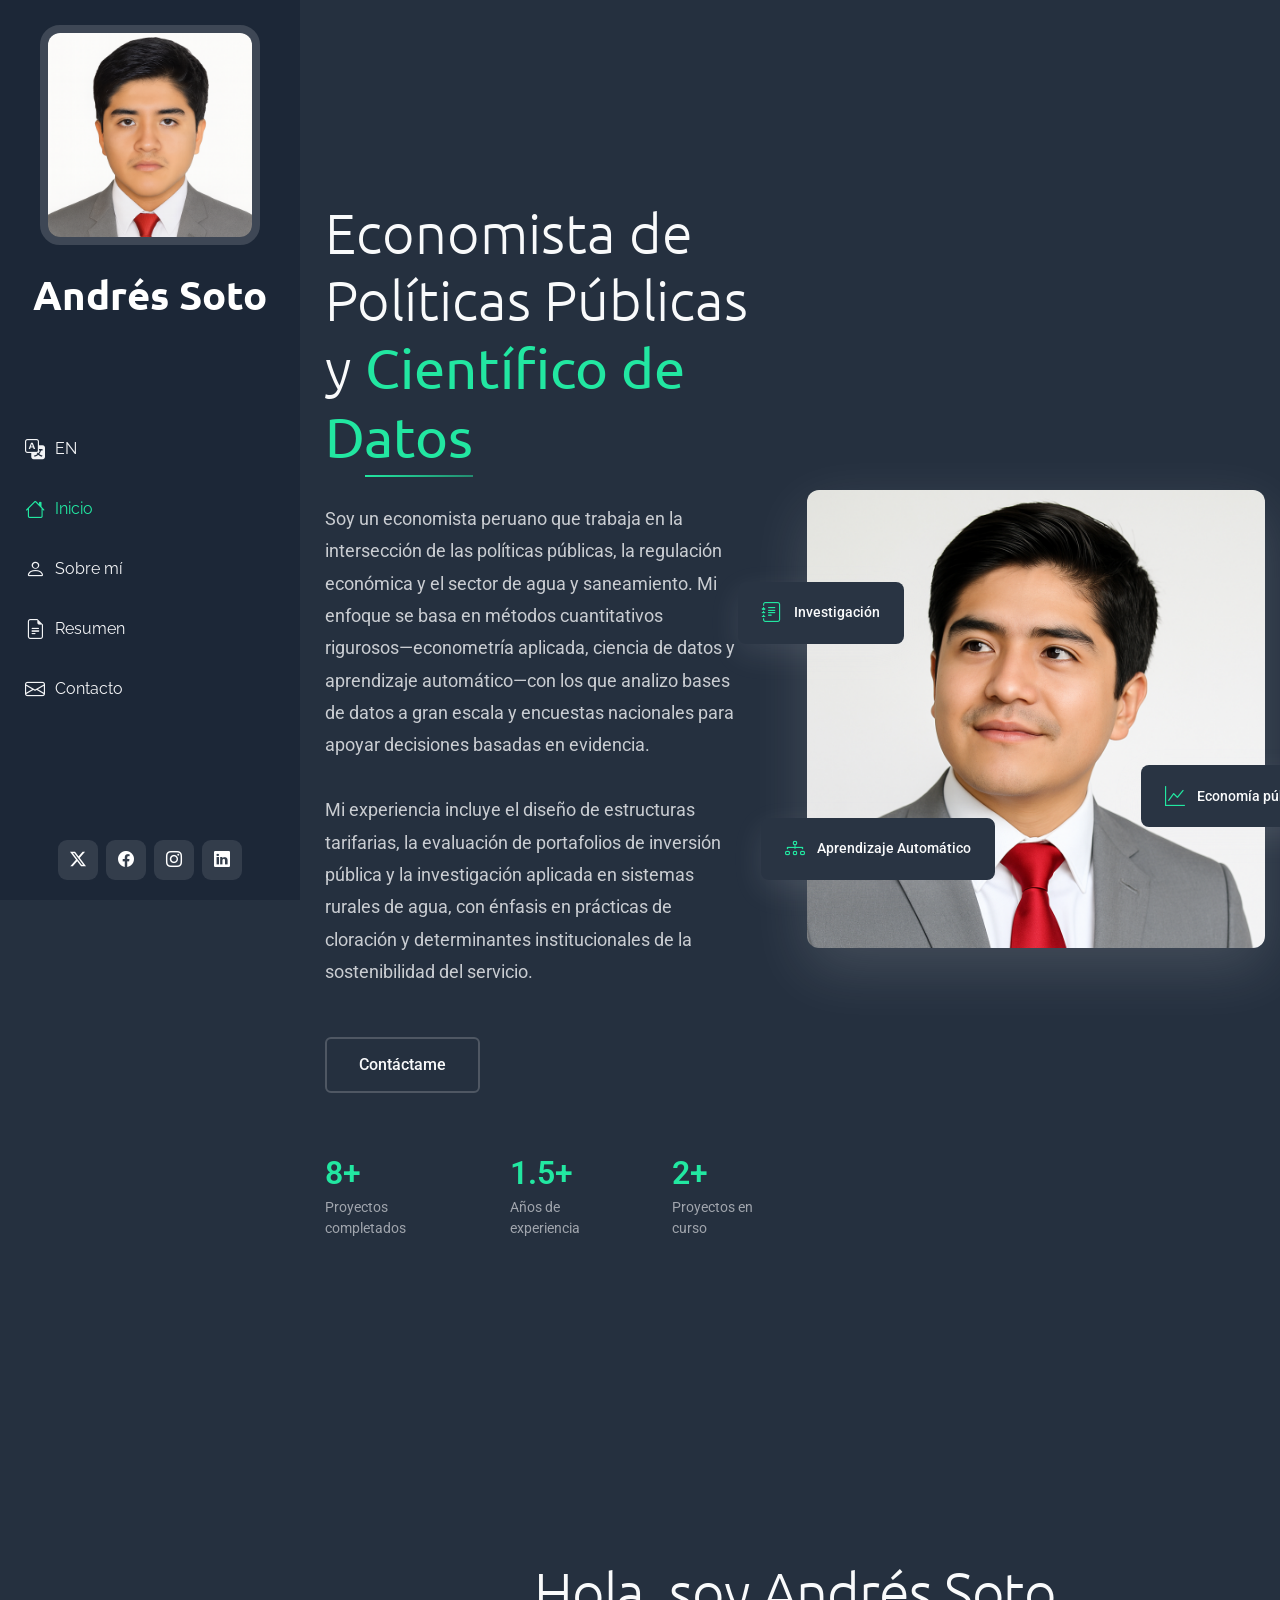
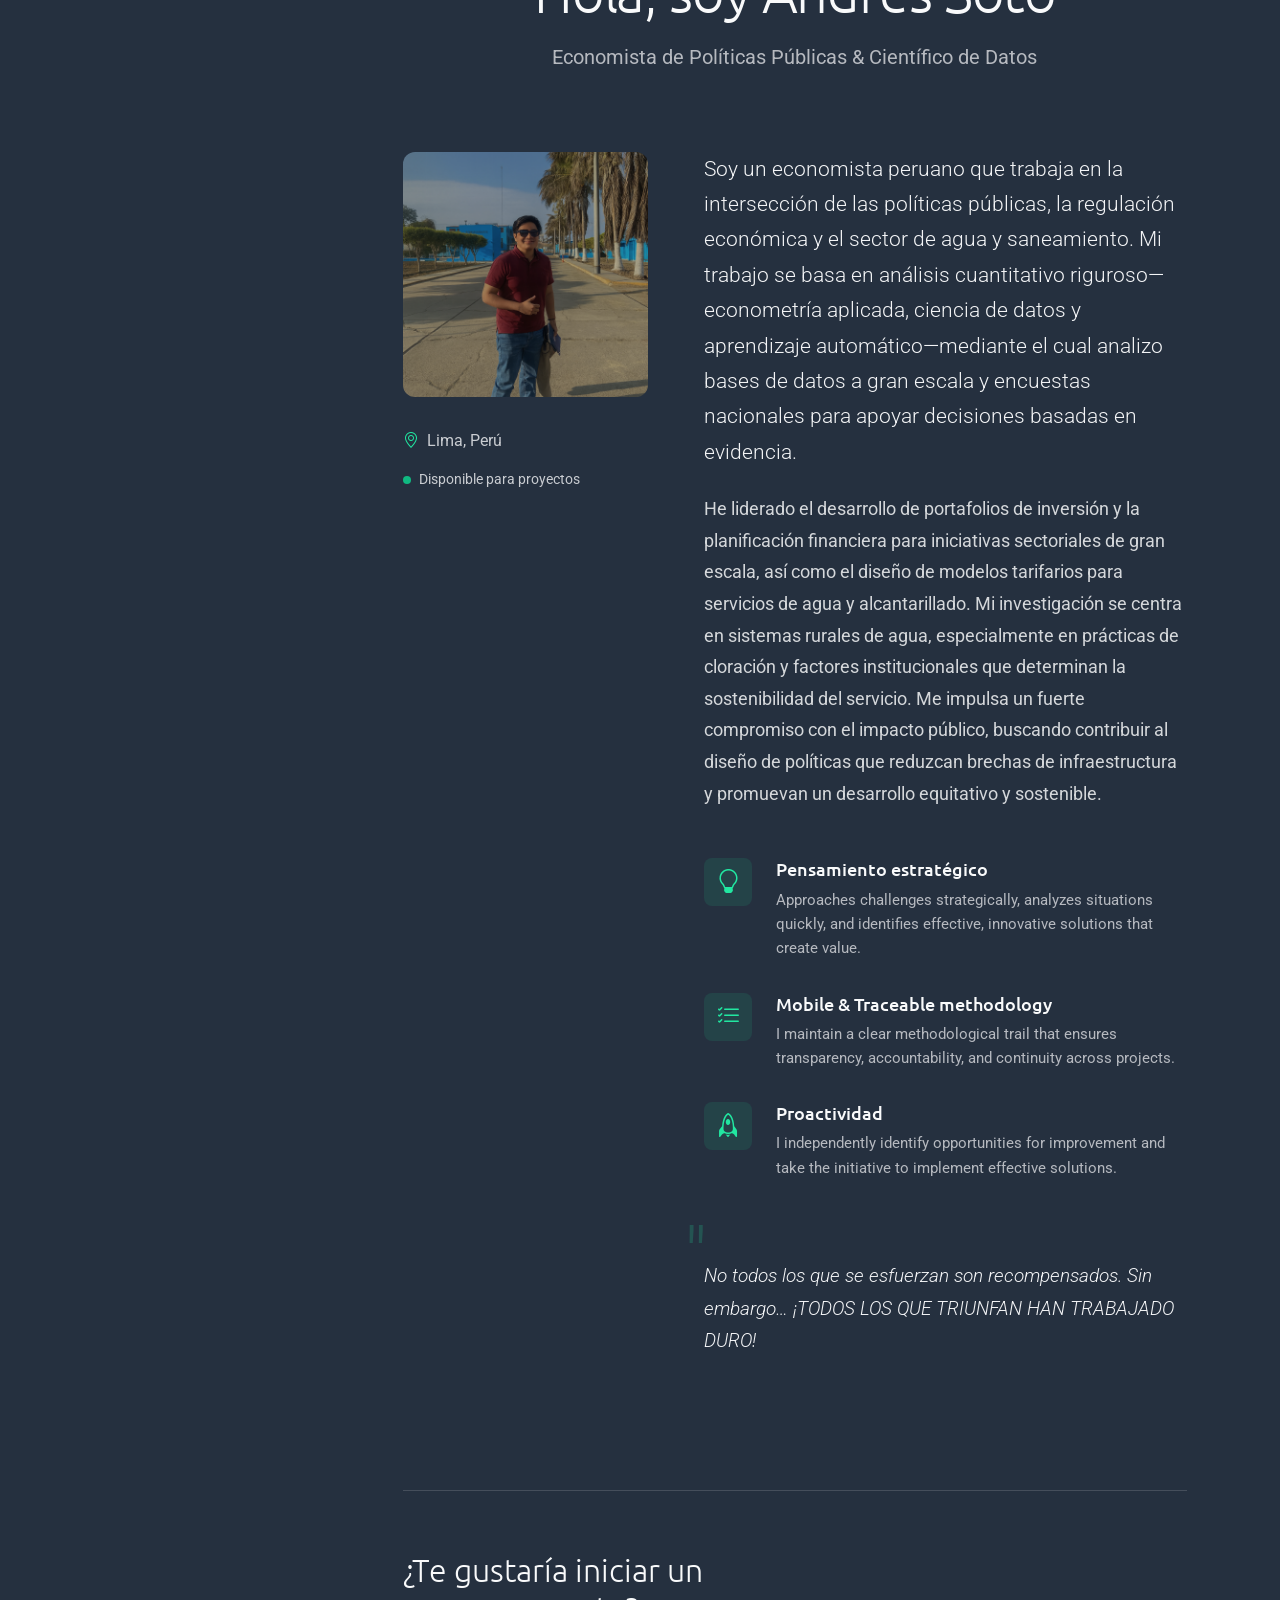
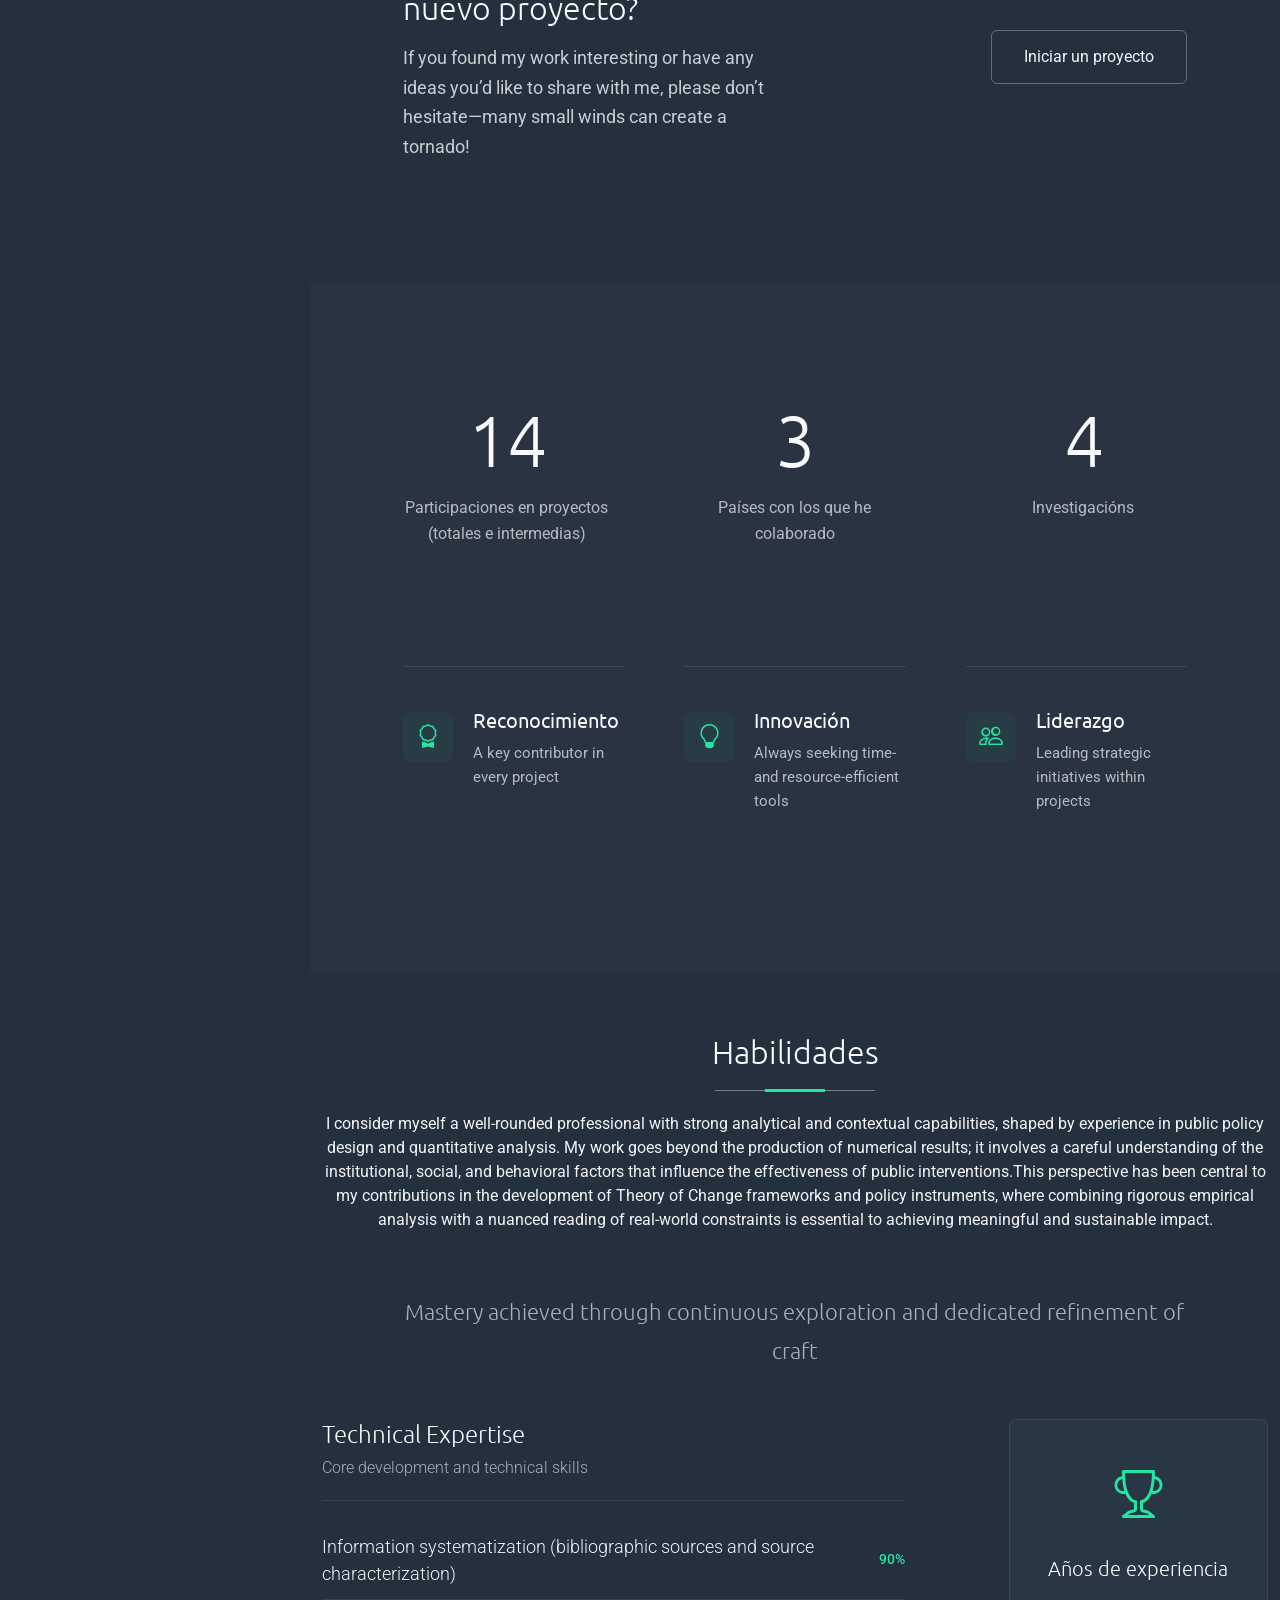
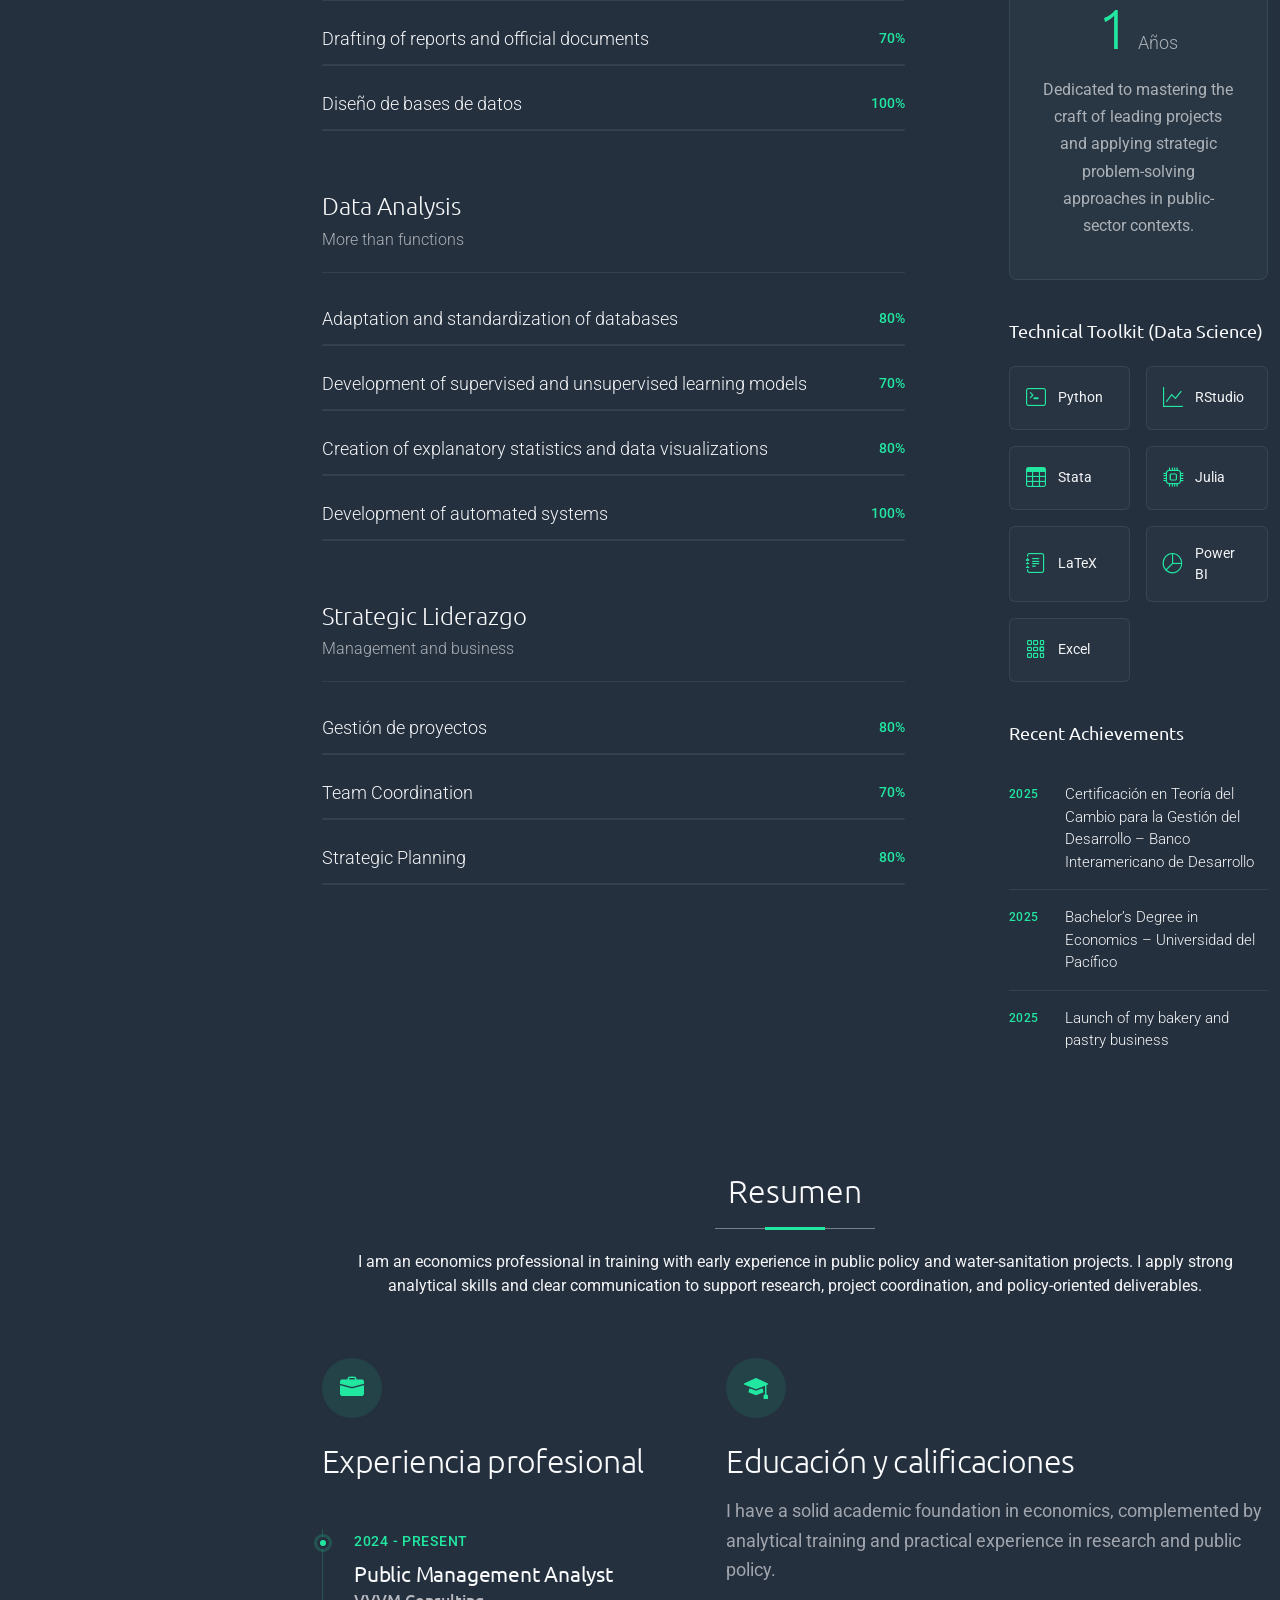
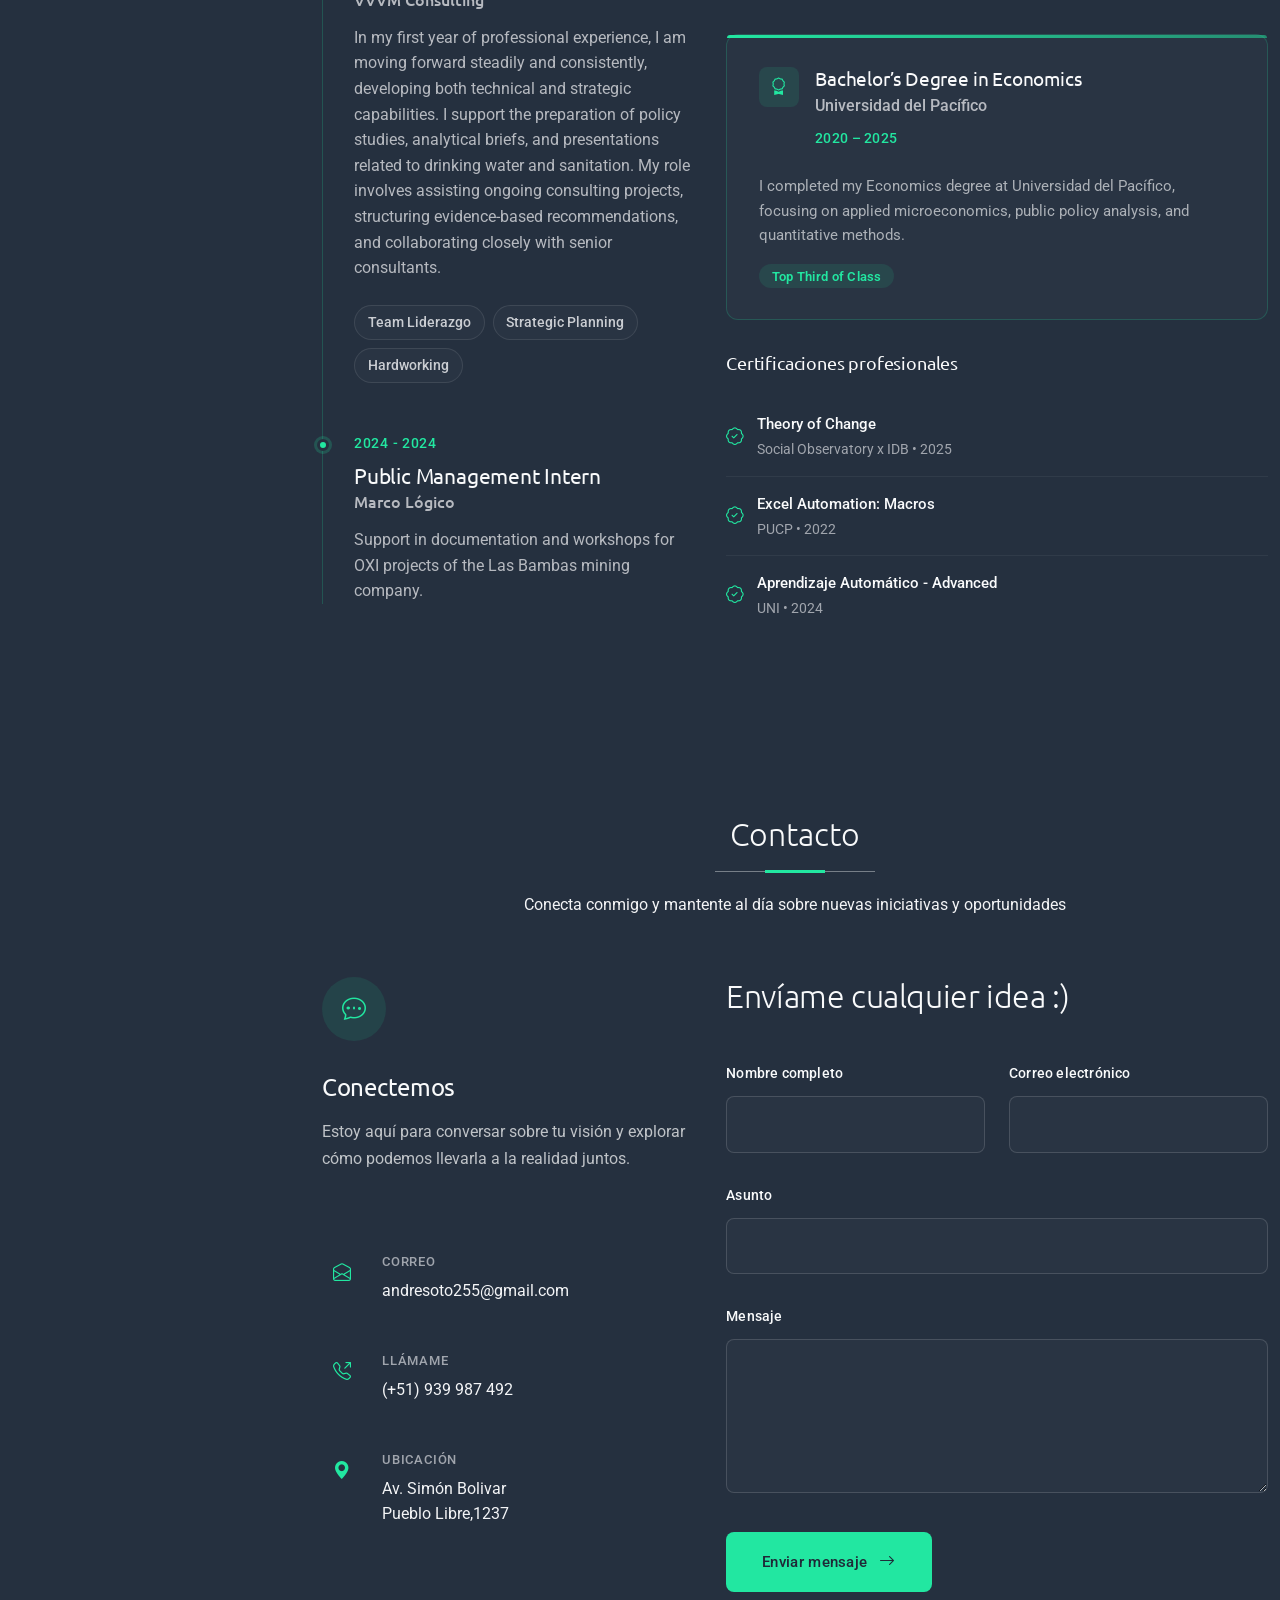
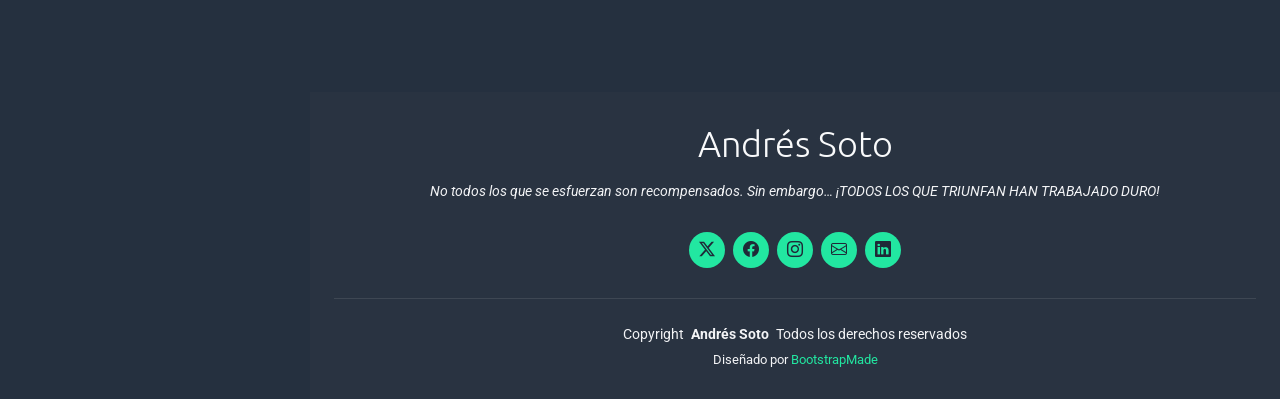
==== index-es.html @ 97877bc0 "Translate Spanish page content more completely" ====
<!DOCTYPE html>
<html lang="es">

<head>
  <meta charset="utf-8">
  <meta content="width=device-width, initial-scale=1.0" name="viewport">
  <title>Andrés Soto | Economista y Analista de Datos</title>
  <meta name="description" content="Economista de políticas públicas y analista de datos especializado en regulación económica, agua y saneamiento, econometría aplicada y ciencia de datos.">
  <meta name="keywords" content="economista, políticas públicas, data analyst, econometría, agua y saneamiento, Perú">

  <!-- Favicons -->
  <link href="assets/img/favicon.png" rel="icon">
  <link href="assets/img/apple-touch-icon.png" rel="apple-touch-icon">

  <!-- Fonts -->
  <link href="https://fonts.googleapis.com" rel="preconnect">
  <link href="https://fonts.gstatic.com" rel="preconnect" crossorigin>
  <link href="https://fonts.googleapis.com/css2?family=Roboto:ital,wght@0,100;0,300;0,400;0,500;0,700;0,900;1,100;1,300;1,400;1,500;1,700;1,900&family=Raleway:ital,wght@0,100;0,200;0,300;0,400;0,500;0,600;0,700;0,800;0,900;1,100;1,200;1,300;1,400;1,500;1,600;1,700;1,800;1,900&family=Ubuntu:ital,wght@0,300;0,400;0,500;0,700;1,300;1,400;1,500;1,700&display=swap" rel="stylesheet">

  <!-- Vendor CSS Files -->
  <link href="assets/vendor/bootstrap/css/bootstrap.min.css" rel="stylesheet">
  <link href="assets/vendor/bootstrap-icons/bootstrap-icons.css" rel="stylesheet">
  <link href="assets/vendor/aos/aos.css" rel="stylesheet">
  <link href="assets/vendor/glightbox/css/glightbox.min.css" rel="stylesheet">
  <link href="assets/vendor/swiper/swiper-bundle.min.css" rel="stylesheet">

  <!-- Main CSS File -->
  <link href="assets/css/main.css" rel="stylesheet">

  <!-- =======================================================
  * Template Name: MyPage
  * Template URL: https://bootstrapmade.com/mypage-bootstrap-personal-template/
  * Updated: Sep 20 2025 with Bootstrap v5.3.8
  * Author: BootstrapMade.com
  * License: https://bootstrapmade.com/license/
  ======================================================== -->
</head>

<body class="index-page">

  <header id="header" class="header dark-background d-flex flex-column justify-content-between">
    <i class="header-toggle d-xl-none bi bi-list"></i>

    <div class="header-top">
      <div class="profile-img">
        <img src="assets/img/profile/Imagen.png" alt="Foto de perfil de Andrés Soto" class="img-fluid">
      </div>

      <a href="index.html" class="logo d-flex align-items-center justify-content-center">
        <!-- Uncomment the line below if you also wish to use an image logo -->
        <!-- <img src="assets/img/logo.webp" alt=""> -->
        <h1 class="sitename" style="font-size: 40px; font-weight: 800;">
          Andrés Soto
        </h1>
      </a>

    </div>

    <nav id="navmenu" class="navmenu">
      <ul>
        <li><a href="index.html"><i class="bi bi-translate navicon"></i> EN</a></li>
        <li><a href="#hero" class="active"><i class="bi bi-house navicon"></i>Inicio</a></li>
        <li><a href="#about"><i class="bi bi-person navicon"></i> Sobre mí</a></li>
        <li><a href="#resume"><i class="bi bi-file-earmark-text navicon"></i> Resumen</a></li>
        <li><a href="#contact"><i class="bi bi-envelope navicon"></i> Contacto</a></li>
      </ul>
    </nav>

    <div class="social-links text-center">
      <a href="https://x.com/TicseSoto" class="twitter" target="_blank" rel="noopener noreferrer" aria-label="X profile of Andrés Soto"><i class="bi bi-twitter-x"></i></a>
      <a href="https://www.facebook.com/profile.php?id=100013566168697" class="facebook" target="_blank" rel="noopener noreferrer" aria-label="Facebook profile of Andrés Soto"><i class="bi bi-facebook"></i></a>
      <a href="https://www.instagram.com/andres___255/" class="instagram" target="_blank" rel="noopener noreferrer" aria-label="Instagram profile of Andrés Soto"><i class="bi bi-instagram"></i></a>
      <a href="https://www.linkedin.com/in/andres-joaquin-soto-ticse-630812238/" class="linkedin" target="_blank" rel="noopener noreferrer" aria-label="LinkedIn profile of Andrés Soto"><i class="bi bi-linkedin"></i></a>
    </div>
  </header>

  <main class="main">

    <!-- Hero Section -->
    <section id="hero" class="hero section">

      <div class="container" data-aos="fade-up" data-aos-delay="100">

        <div class="row align-items-center">
          <div class="col-lg-6 order-2 order-lg-1">
            <div class="hero-content">
              <h1 data-aos="fade-up" data-aos-delay="200">
                Economista de Políticas Públicas y
                <span class="accent-text">Científico de Datos</span>
              </h1>
              <p class="hero-description" data-aos="fade-up" data-aos-delay="300">
              Soy un economista peruano que trabaja en la intersección de las políticas públicas, la regulación económica y el sector de agua y saneamiento. Mi enfoque se basa en métodos cuantitativos rigurosos—econometría aplicada, ciencia de datos y aprendizaje automático—con los que analizo bases de datos a gran escala y encuestas nacionales para apoyar decisiones basadas en evidencia.<br><br>
              Mi experiencia incluye el diseño de estructuras tarifarias, la evaluación de portafolios de inversión pública y la investigación aplicada en sistemas rurales de agua, con énfasis en prácticas de cloración y determinantes institucionales de la sostenibilidad del servicio.
              </p>
              <div class="hero-actions" data-aos="fade-up" data-aos-delay="400">
                <a href="#contact" class="btn-secondary">Contáctame</a>
              </div>
              <div class="hero-stats" data-aos="fade-up" data-aos-delay="500">
                <div class="stat-item">
                  <span class="stat-number">8+</span>
                  <span class="stat-label">Proyectos completados</span>
                </div>
                <div class="stat-item">
                  <span class="stat-number">1.5+</span>
                  <span class="stat-label">Años de experiencia</span>
                </div>
                <div class="stat-item">
                  <span class="stat-number">2+</span>
                  <span class="stat-label">Proyectos en curso</span>
                </div>
              </div>
            </div>
          </div>

          <div class="col-lg-6 order-1 order-lg-2">
            <div class="hero-image" data-aos="fade-up" data-aos-delay="300">
              <div class="image-wrapper">
                <img src="assets/img/profile/Imagen-2.png" alt="Andrés Soto, economista y analista de datos" class="img-fluid main-image">
                <div class="floating-card card-1" data-aos="fade-up" data-aos-delay="600">
                  <i class="bi-journal-text"></i>
                  <span>Investigación</span>
                </div>
                <div class="floating-card card-2" data-aos="fade-up" data-aos-delay="700">
                  <i class="bi-graph-up"></i>
                  <span>Economía pública</span>
                </div>
                <div class="floating-card card-3" data-aos="fade-up" data-aos-delay="800">
                  <i class="bi-diagram-3"></i>
                  <span>Aprendizaje Automático</span>
                </div>
              </div>
            </div>
          </div>
        </div>

      </div>

    </section><!-- /Hero Section -->

    <!-- Sobre mí Section -->
    <section id="about" class="about section">

      <div class="container" data-aos="fade-up" data-aos-delay="100">

        <div class="row justify-content-center">
          <div class="col-lg-10">

            <div class="intro-header text-center" data-aos="fade-up" data-aos-delay="150">
              <h1>Hola, soy Andrés Soto</h1>
              <p class="subtitle">Economista de Políticas Públicas  &amp; Científico de Datos</p>
            </div>

            <div class="main-content-wrapper">
              <div class="row align-items-start">

                <div class="col-lg-4" data-aos="fade-right" data-aos-delay="200">
                  <div class="profile-section">
                    <div class="profile-image-container">
                      <img src="assets/img/profile/imagen_3.png" class="img-fluid" alt="Andrés Soto">
                    </div>
                    <div class="profile-meta">
                      <div class="location">
                        <i class="bi bi-geo-alt"></i>
                        <span>Lima, Perú </span>
                      </div>
                      <div class="status">
                        <div class="status-indicator"></div>
                        <span>Disponible para proyectos</span>
                      </div>
                    </div>
                  </div>
                </div>

                <div class="col-lg-8" data-aos="fade-left" data-aos-delay="250">
                  <div class="content-area">
                    <div class="story-block">
                      <p class="lead-text">Soy un economista peruano que trabaja en la intersección de las políticas públicas, la regulación económica y el sector de agua y saneamiento. Mi trabajo se basa en análisis cuantitativo riguroso—econometría aplicada, ciencia de datos y aprendizaje automático—mediante el cual analizo bases de datos a gran escala y encuestas nacionales para apoyar decisiones basadas en evidencia.</p>

                      <p>He liderado el desarrollo de portafolios de inversión y la planificación financiera para iniciativas sectoriales de gran escala, así como el diseño de modelos tarifarios para servicios de agua y alcantarillado. Mi investigación se centra en sistemas rurales de agua, especialmente en prácticas de cloración y factores institucionales que determinan la sostenibilidad del servicio. Me impulsa un fuerte compromiso con el impacto público, buscando contribuir al diseño de políticas que reduzcan brechas de infraestructura y promuevan un desarrollo equitativo y sostenible.</p>
                    </div>
                    

                    <div class="expertise-grid">
                      <div class="expertise-item" data-aos="zoom-in" data-aos-delay="300">
                        <div class="expertise-icon">
                          <i class="bi bi-lightbulb"></i>
                        </div>
                        <div class="expertise-content">
                          <h4>Pensamiento estratégico</h4>
                          <p>Approaches challenges strategically, analyzes situations quickly, and identifies effective, innovative solutions that create value.</p>
                        </div>
                      </div>

                      <div class="expertise-item" data-aos="zoom-in" data-aos-delay="350">
                        <div class="expertise-icon">
                          <i class="bi-list-check"></i>
                        </div>
                        <div class="expertise-content">
                          <h4>Mobile &amp; Traceable methodology</h4>
                          <p>I maintain a clear methodological trail that ensures transparency, accountability, and continuity across projects.</p>
                        </div>
                      </div>

                      <div class="expertise-item" data-aos="zoom-in" data-aos-delay="400">
                        <div class="expertise-icon">
                          <i class="bi-rocket"></i>
                        </div>
                        <div class="expertise-content">
                          <h4>Proactividad</h4>
                          <p>I independently identify opportunities for improvement and take the initiative to implement effective solutions.</p>
                        </div>
                      </div>
                    </div>

                    <div class="philosophy-quote" data-aos="fade-up" data-aos-delay="450">
                      <div class="quote-mark">"</div>
                      <p>No todos los que se esfuerzan son recompensados. Sin embargo… ¡TODOS LOS QUE TRIUNFAN HAN TRABAJADO DURO!</p>
                    </div>

                  </div>
                </div>

              </div>
            </div>

            <div class="bottom-section" data-aos="fade-up" data-aos-delay="500">
              <div class="row align-items-center">
                <div class="col-lg-6">
                  <div class="collaboration-text">
                    <h3>¿Te gustaría iniciar un nuevo proyecto?</h3>
                    <p>If you found my work interesting or have any ideas you’d like to share with me, please don’t hesitate—many small winds can create a tornado!</p>
                  </div>
                </div>
                <div class="col-lg-6">
                  <div class="action-buttons">
                    <a href="#contact" class="btn-custom secondary">Iniciar un proyecto</a>
                  </div>
                </div>
              </div>
            </div>

          </div>
        </div>

      </div>

    </section><!-- /Sobre mí Section -->

    <!-- Stats Section -->
    <section id="stats" class="stats section light-background">

      <div class="container" data-aos="fade-up" data-aos-delay="100">

        <div class="row justify-content-center">
          <div class="col-lg-10">

            <div class="stats-grid">
              <div class="stat-item" data-aos="fade-up" data-aos-delay="200">
                <div class="stat-number">
                  <span data-purecounter-start="0" data-purecounter-end="14" data-purecounter-duration="1" class="purecounter"></span>
                </div>
                <p class="stat-label">Participaciones en proyectos (totales e intermedias)</p>
              </div>

              <div class="stat-item" data-aos="fade-up" data-aos-delay="3">
                <div class="stat-number">
                  <span data-purecounter-start="0" data-purecounter-end="3" data-purecounter-duration="1" class="purecounter"></span>
                </div>
                <p class="stat-label">Países con los que he colaborado</p>
              </div>

              <div class="stat-item" data-aos="fade-up" data-aos-delay="400">
                <div class="stat-number">
                  <span data-purecounter-start="0" data-purecounter-end="4" data-purecounter-duration="1" class="purecounter"></span>
                </div>
                <p class="stat-label">Investigacións</p>
              </div>
            </div>

            <div class="achievements-row" data-aos="fade-up" data-aos-delay="500">
              <div class="achievement">
                <div class="achievement-icon">
                  <i class="bi bi-award"></i>
                </div>
                <div class="achievement-content">
                  <h4>Reconocimiento</h4>
                  <p>A key contributor in every project</p>
                </div>
              </div>

              <div class="achievement">
                <div class="achievement-icon">
                  <i class="bi bi-lightbulb"></i>
                </div>
                <div class="achievement-content">
                  <h4>Innovación</h4>
                  <p>Always seeking time- and resource-efficient tools</p>
                </div>
              </div>

              <div class="achievement">
                <div class="achievement-icon">
                  <i class="bi bi-people"></i>
                </div>
                <div class="achievement-content">
                  <h4>Liderazgo</h4>
                  <p>Leading strategic initiatives within projects</p>
                </div>
              </div>
            </div>

          </div>
        </div>

      </div>

    </section><!-- /Stats Section -->

    <!-- Habilidades Section -->
    <section id="skills" class="skills section">

      <!-- Section Title -->
      <div class="container section-title" data-aos="fade-up">
        <h2>Habilidades</h2>
        <p>I consider myself a well-rounded professional with strong analytical and contextual capabilities, shaped by experience in public policy design and quantitative analysis. My work goes beyond the production of numerical results; it involves a careful understanding of the institutional, social, and behavioral factors that influence the effectiveness of public interventions.This perspective has been central to my contributions in the development of Theory of Change frameworks and policy instruments, where combining rigorous empirical analysis with a nuanced reading of real-world constraints is essential to achieving meaningful and sustainable impact.</p>
      </div><!-- End Section Title -->

      <div class="container" data-aos="fade-up" data-aos-delay="100">

        <div class="row justify-content-center">
          <div class="col-lg-10">
            <div class="intro-content text-center mb-5" data-aos="fade-up" data-aos-delay="150">
              <p class="lead-text">Mastery achieved through continuous exploration and dedicated refinement of craft</p>
            </div>
          </div>
        </div>

        <div class="row">
          <div class="col-lg-8">
            <div class="skills-container">

              <div class="skill-category skills-animation" data-aos="fade-up" data-aos-delay="200">
                <div class="category-header">
                  <h3 class="category-title">Technical Expertise</h3>
                  <p class="category-subtitle">Core development and technical skills</p>
                </div>
                <div class="skills-list">
                  <div class="skill-row">
                    <div class="skill-info">
                      <span class="skill-name">Information systematization (bibliographic sources and source characterization)</span>
                      <span class="skill-percentage">90%</span>
                    </div>
                    <div class="progress">
                      <div class="progress-bar" role="progressbar" aria-valuenow="90" aria-valuemin="0" aria-valuemax="100"></div>
                    </div>
                  </div>
                  <div class="skill-row">
                    <div class="skill-info">
                      <span class="skill-name">Drafting of reports and official documents </span>
                      <span class="skill-percentage">70%</span>
                    </div>
                    <div class="progress">
                      <div class="progress-bar" role="progressbar" aria-valuenow="70" aria-valuemin="0" aria-valuemax="100"></div>
                    </div>
                  </div>
                  <div class="skill-row">
                    <div class="skill-info">
                      <span class="skill-name">Diseño de bases de datos</span>
                      <span class="skill-percentage">100%</span>
                    </div>
                    <div class="progress">
                      <div class="progress-bar" role="progressbar" aria-valuenow="100" aria-valuemin="0" aria-valuemax="100"></div>
                    </div>
                  </div>
                </div>
              </div>

              <div class="skill-category skills-animation" data-aos="fade-up" data-aos-delay="250">
                <div class="category-header">
                  <h3 class="category-title">Data Analysis</h3>
                  <p class="category-subtitle">More than functions</p>
                </div>
                <div class="skills-list">
                  <div class="skill-row">
                    <div class="skill-info">
                      <span class="skill-name">Adaptation and standardization of databases </span>
                      <span class="skill-percentage">80%</span>
                    </div>
                    <div class="progress">
                      <div class="progress-bar" role="progressbar" aria-valuenow="70" aria-valuemin="0" aria-valuemax="100"></div>
                    </div>
                  </div>
                  <div class="skill-row">
                    <div class="skill-info">
                      <span class="skill-name">Development of supervised and unsupervised learning models</span>
                      <span class="skill-percentage">70%</span>
                    </div>
                    <div class="progress">
                      <div class="progress-bar" role="progressbar" aria-valuenow="70" aria-valuemin="0" aria-valuemax="100"></div>
                    </div>
                  </div>
                  <div class="skill-row">
                    <div class="skill-info">
                      <span class="skill-name">Creation of explanatory statistics and data visualizations</span>
                      <span class="skill-percentage">80%</span>
                    </div>
                    <div class="progress">
                      <div class="progress-bar" role="progressbar" aria-valuenow="80" aria-valuemin="0" aria-valuemax="100"></div>
                    </div>
                  </div>
                  <div class="skill-row">
                    <div class="skill-info">
                      <span class="skill-name">Development of automated systems</span>
                      <span class="skill-percentage">100%</span>
                    </div>
                    <div class="progress">
                      <div class="progress-bar" role="progressbar" aria-valuenow="100" aria-valuemin="0" aria-valuemax="100"></div>
                    </div>
                  </div>
                </div>
              </div>

              <div class="skill-category skills-animation" data-aos="fade-up" data-aos-delay="300">
                <div class="category-header">
                  <h3 class="category-title">Strategic Liderazgo</h3>
                  <p class="category-subtitle">Management and business </p>
                </div>
                <div class="skills-list">
                  <div class="skill-row">
                    <div class="skill-info">
                      <span class="skill-name">Gestión de proyectos</span>
                      <span class="skill-percentage">80%</span>
                    </div>
                    <div class="progress">
                      <div class="progress-bar" role="progressbar" aria-valuenow="80" aria-valuemin="0" aria-valuemax="100"></div>
                    </div>
                  </div>
                  <div class="skill-row">
                    <div class="skill-info">
                      <span class="skill-name">Team Coordination</span>
                      <span class="skill-percentage">70%</span>
                    </div>
                    <div class="progress">
                      <div class="progress-bar" role="progressbar" aria-valuenow="70" aria-valuemin="0" aria-valuemax="100"></div>
                    </div>
                  </div>
                  <div class="skill-row">
                    <div class="skill-info">
                      <span class="skill-name">Strategic Planning</span>
                      <span class="skill-percentage">80%</span>
                    </div>
                    <div class="progress">
                      <div class="progress-bar" role="progressbar" aria-valuenow="80" aria-valuemin="0" aria-valuemax="100"></div>
                    </div>
                  </div>
                </div>
              </div>

            </div>
          </div>

          <div class="col-lg-4">
            <div class="skills-sidebar">

              <div class="expertise-highlight" data-aos="fade-up" data-aos-delay="350">
                <div class="highlight-icon">
                  <i class="bi bi-trophy"></i>
                </div>
                <h4 class="highlight-title">Años de experiencia</h4>
                <div class="experience-number">
                  <span data-purecounter-start="1.5" data-purecounter-end="1" data-purecounter-duration="1" class="purecounter"></span>
                  <span class="experience-label">Años</span>
                </div>
                <p class="highlight-description">Dedicated to mastering the craft of leading projects and applying strategic problem-solving approaches in public-sector contexts.</p>
              </div>

              <div class="technologies-section" data-aos="fade-up" data-aos-delay="400">
                <h5 class="tech-title">Technical Toolkit (Data Science)</h5>
                <div class="tech-stack">
                  <div class="tech-item">
                    <i class="bi bi-terminal"></i>
                    <span>Python</span>
                  </div>
                  <div class="tech-item">
                    <i class="bi bi-graph-up"></i>
                    <span>RStudio</span>
                  </div>
                  <div class="tech-item">
                    <i class="bi bi-table"></i>
                    <span>Stata</span>
                  </div>
                  <div class="tech-item">
                    <i class="bi bi-cpu"></i>
                    <span>Julia</span>
                  </div>
                  <div class="tech-item">
                    <i class="bi bi-journal-text"></i>
                    <span>LaTeX</span>
                  </div>
                  <div class="tech-item">
                    <i class="bi bi-pie-chart"></i>
                    <span>Power BI</span>
                  </div>
                    <div class="tech-item">
                    <i class="bi bi-grid-3x3-gap"></i>
                    <span>Excel</span>
                  </div>
                </div>
              </div>

              <div class="achievements-section" data-aos="fade-up" data-aos-delay="450">
                <h5 class="achievements-title">Recent Achievements</h5>
                <div class="achievement-list">
                  <div class="achievement-item">
                    <div class="achievement-date">2025</div>
                    <div class="achievement-text">Certificación en Teoría del Cambio para la Gestión del Desarrollo – Banco Interamericano de Desarrollo </div>
                  </div>
                  <div class="achievement-item">
                    <div class="achievement-date">2025</div>
                    <div class="achievement-text">Bachelor’s Degree in Economics – Universidad del Pacífico </div>
                  </div>
                  <div class="achievement-item">
                    <div class="achievement-date">2025</div>
                    <div class="achievement-text">Launch of my bakery and pastry business </div>
                  </div>
                </div>
              </div>

            </div>
          </div>
        </div>

      </div>

    </section><!-- /Habilidades Section -->

    <!-- Resumen Section -->
    <section id="resume" class="resume section">

      <!-- Section Title -->
      <div class="container section-title" data-aos="fade-up">
        <h2>Resumen</h2>
        <p>I am an economics professional in training with early experience in public policy and water-sanitation projects. I apply strong analytical skills and clear communication to support research, project coordination, and policy-oriented deliverables.</p>
      </div><!-- End Section Title -->

      <div class="container" data-aos="fade-up" data-aos-delay="100">

        <div class="row align-items-start">
          <div class="col-lg-5" data-aos="fade-right" data-aos-delay="200">
            <div class="professional-journey">
              <div class="section-intro">
                <div class="icon-wrapper">
                  <i class="bi bi-briefcase-fill"></i>
                </div>
                <h2>Experiencia profesional</h2>
                <p></p>
              </div>

              <div class="experience-timeline">
                <div class="timeline-item" data-aos="fade-up" data-aos-delay="300">
                  <div class="timeline-dot"></div>
                  <div class="timeline-content">
                    <div class="position-meta">
                      <span class="timeline-year">2024 - Present</span>
                    </div>
                    <h3>Public Management Analyst </h3>
                    <h4>VVVM Consulting</h4>
                    <p>In my first year of professional experience, I am moving forward steadily and consistently, developing both technical and strategic capabilities. I support the preparation of policy studies, analytical briefs, and presentations related to drinking water and sanitation. My role involves assisting ongoing consulting projects, structuring evidence-based recommendations, and collaborating closely with senior consultants.</p>
                    <div class="key-achievements">
                      <span class="achievement-tag">Team Liderazgo</span>
                      <span class="achievement-tag">Strategic Planning</span>
                      <span class="achievement-tag">Hardworking</span>
                    </div>
                  </div>
                </div>
                <div class="timeline-item" data-aos="fade-up" data-aos-delay="400">
                  <div class="timeline-dot"></div>
                  <div class="timeline-content">
                    <div class="position-meta">
                      <span class="timeline-year">2024 - 2024</span>
                    </div>
                    <h3>Public Management Intern</h3>
                    <h4>Marco Lógico</h4>
                    <p>Support in documentation and workshops for OXI projects of the Las Bambas mining company.</p>
                  </div>
                </div>
              </div>
            </div>
          </div>

          <div class="col-lg-7" data-aos="fade-left" data-aos-delay="200">
            <div class="education-skills">
              <div class="section-intro">
                <div class="icon-wrapper">
                  <i class="bi bi-mortarboard-fill"></i>
                </div>
                <h2>Educación y calificaciones</h2>
                <p>I have a solid academic foundation in economics, complemented by analytical training and practical experience in research and public policy.</p>
              </div>

              <div class="education-grid">
                <div class="education-card primary" data-aos="zoom-in" data-aos-delay="300">
                  <div class="education-header">
                    <div class="degree-icon">
                      <i class="bi bi-award"></i>
                    </div>
                    <div class="degree-info">
                      <h3>Bachelor’s Degree in Economics</h3>
                      <p class="institution">Universidad del Pacífico</p>
                      <span class="graduation-year">2020 – 2025</span>
                    </div>
                  </div>
                  <div class="education-details">
                    <p>I completed my Economics degree at Universidad del Pacífico, focusing on applied microeconomics, public policy analysis, and quantitative methods.</p>
                    <div class="honors">
                      <span class="honor-badge">Top Third of Class</span>
                    </div>
                  </div>
                </div>
                <div class="certification-section" data-aos="fade-up" data-aos-delay="400">
                  <h4>Certificaciones profesionales</h4>
                  <div class="certifications">
                    <div class="cert-item">
                      <i class="bi bi-patch-check"></i>
                      <div class="cert-details">
                        <span class="cert-name">Theory of Change</span>
                        <span class="cert-provider">Social Observatory x IDB • 2025</span>
                      </div>
                    </div>
                    <div class="cert-item">
                      <i class="bi bi-patch-check"></i>
                      <div class="cert-details">
                        <span class="cert-name">Excel Automation: Macros</span>
                        <span class="cert-provider">PUCP • 2022</span>
                      </div>
                    </div>
                    <div class="cert-item">
                      <i class="bi bi-patch-check"></i>
                      <div class="cert-details">
                        <span class="cert-name">Aprendizaje Automático - Advanced</span>
                        <span class="cert-provider">UNI • 2024</span>
                      </div>
                    </div>
                  </div>
                </div>
              </div>
            </div>
          </div>
        </div>

      </div>

    </section><!-- /Resumen Section -->

    <!-- Portfolio Section -- (BORRAR ESTE COMENTARIO, PARA VOLVER A ARREGLAR EL CODIGO COLOCAR >)
    <section id="portfolio" class="portfolio section">

      <!-- Section Title -- (BORRAR ESTE COMENTARIO, PARA VOLVER A ARREGLAR EL CODIGO COLOCAR >)
      <div class="container section-title" data-aos="fade-up">
        <h2>Portfolio</h2>
        <p>Magnam dolores commodi suscipit. Necessitatibus eius consequatur ex aliquid fuga eum quidem. Sit sint consectetur velit. Quisquam quos quisquam cupiditate. Et nemo qui impedit suscipit alias ea. Quia fugiat sit in iste officiis commodi quidem hic quas.</p>
      </div><!-- End Section Title -- (BORRAR ESTE COMENTARIO, PARA VOLVER A ARREGLAR EL CODIGO COLOCAR >)

      <div class="container" data-aos="fade-up" data-aos-delay="100">

        <div class="isotope-layout" data-default-filter="*" data-layout="masonry" data-sort="original-order">

          <div class="filters-wrapper" data-aos="fade-up" data-aos-delay="200">
            <ul class="portfolio-filters isotope-filters">
              <li data-filter="*" class="filter-active">All Work</li>
              <li data-filter=".filter-branding">Branding</li>
              <li data-filter=".filter-web">Web Design</li>
              <li data-filter=".filter-photography">Photography</li>
              <li data-filter=".filter-print">Print Design</li>
            </ul>
          </div>

          <div class="row gy-5 portfolio-container isotope-container" data-aos="fade-up" data-aos-delay="300">

            <div class="col-lg-6 portfolio-item isotope-item filter-branding">
              <div class="portfolio-card">
                <div class="portfolio-image">
                  <img src="assets/img/portfolio/portfolio-3.webp" class="img-fluid" alt="Brand Identity Project" loading="lazy">
                  <div class="portfolio-overlay">
                    <div class="portfolio-actions">
                      <a href="assets/img/portfolio/portfolio-3.webp" class="glightbox action-btn preview-btn" title="Elemental Branding"><i class="bi bi-eye"></i></a>
                      <a href="portfolio-details.html" class="action-btn details-btn" title="View Project"><i class="bi bi-arrow-up-right"></i></a>
                    </div>
                  </div>
                </div>
                <div class="portfolio-content">
                  <div class="portfolio-meta">
                    <span class="portfolio-category">Brand Identity</span>
                    <span class="portfolio-year">2024</span>
                  </div>
                  <h3 class="portfolio-title">Elemental Branding</h3>
                  <p class="portfolio-description">Comprehensive brand identity design focusing on natural elements and sustainable business practices.</p>
                </div>
              </div>
            </div><!-- End Portfolio Item -- (BORRAR ESTE COMENTARIO, PARA VOLVER A ARREGLAR EL CODIGO COLOCAR >)

            <div class="col-lg-6 portfolio-item isotope-item filter-web">
              <div class="portfolio-card">
                <div class="portfolio-image">
                  <img src="assets/img/portfolio/portfolio-7.webp" class="img-fluid" alt="Digital Platform" loading="lazy">
                  <div class="portfolio-overlay">
                    <div class="portfolio-actions">
                      <a href="assets/img/portfolio/portfolio-7.webp" class="glightbox action-btn preview-btn" title="Digital Workspace"><i class="bi bi-eye"></i></a>
                      <a href="portfolio-details.html" class="action-btn details-btn" title="View Project"><i class="bi bi-arrow-up-right"></i></a>
                    </div>
                  </div>
                </div>
                <div class="portfolio-content">
                  <div class="portfolio-meta">
                    <span class="portfolio-category">Web Application</span>
                    <span class="portfolio-year">2024</span>
                  </div>
                  <h3 class="portfolio-title">Digital Workspace</h3>
                  <p class="portfolio-description">Modern web application designed for remote collaboration with intuitive user experience and clean aesthetics.</p>
                </div>
              </div>
            </div><!-- End Portfolio Item -- (BORRAR ESTE COMENTARIO, PARA VOLVER A ARREGLAR EL CODIGO COLOCAR >)

            <div class="col-lg-6 portfolio-item isotope-item filter-photography">
              <div class="portfolio-card">
                <div class="portfolio-image">
                  <img src="assets/img/portfolio/portfolio-portrait-3.webp" class="img-fluid" alt="Urban Photography" loading="lazy">
                  <div class="portfolio-overlay">
                    <div class="portfolio-actions">
                      <a href="assets/img/portfolio/portfolio-portrait-3.webp" class="glightbox action-btn preview-btn" title="Urban Narratives"><i class="bi bi-eye"></i></a>
                      <a href="portfolio-details.html" class="action-btn details-btn" title="View Project"><i class="bi bi-arrow-up-right"></i></a>
                    </div>
                  </div>
                </div>
                <div class="portfolio-content">
                  <div class="portfolio-meta">
                    <span class="portfolio-category">Photography</span>
                    <span class="portfolio-year">2023</span>
                  </div>
                  <h3 class="portfolio-title">Urban Narratives</h3>
                  <p class="portfolio-description">Street photography series capturing the essence of metropolitan life and human connections.</p>
                </div>
              </div>
            </div><!-- End Portfolio Item -- (BORRAR ESTE COMENTARIO, PARA VOLVER A ARREGLAR EL CODIGO COLOCAR >)

            <div class="col-lg-6 portfolio-item isotope-item filter-print">
              <div class="portfolio-card">
                <div class="portfolio-image">
                  <img src="assets/img/portfolio/portfolio-9.webp" class="img-fluid" alt="Editorial Design" loading="lazy">
                  <div class="portfolio-overlay">
                    <div class="portfolio-actions">
                      <a href="assets/img/portfolio/portfolio-9.webp" class="glightbox action-btn preview-btn" title="Annual Report Design"><i class="bi bi-eye"></i></a>
                      <a href="portfolio-details.html" class="action-btn details-btn" title="View Project"><i class="bi bi-arrow-up-right"></i></a>
                    </div>
                  </div>
                </div>
                <div class="portfolio-content">
                  <div class="portfolio-meta">
                    <span class="portfolio-category">Editorial Design</span>
                    <span class="portfolio-year">2024</span>
                  </div>
                  <h3 class="portfolio-title">Annual Report Design</h3>
                  <p class="portfolio-description">Sophisticated annual report combining data visualization with compelling storytelling and premium print finishes.</p>
                </div>
              </div>
            </div><!-- End Portfolio Item -- (BORRAR ESTE COMENTARIO, PARA VOLVER A ARREGLAR EL CODIGO COLOCAR >)

            <div class="col-lg-6 portfolio-item isotope-item filter-branding">
              <div class="portfolio-card">
                <div class="portfolio-image">
                  <img src="assets/img/portfolio/portfolio-11.webp" class="img-fluid" alt="Package Design" loading="lazy">
                  <div class="portfolio-overlay">
                    <div class="portfolio-actions">
                      <a href="assets/img/portfolio/portfolio-11.webp" class="glightbox action-btn preview-btn" title="Artisan Collection"><i class="bi bi-eye"></i></a>
                      <a href="portfolio-details.html" class="action-btn details-btn" title="View Project"><i class="bi bi-arrow-up-right"></i></a>
                    </div>
                  </div>
                </div>
                <div class="portfolio-content">
                  <div class="portfolio-meta">
                    <span class="portfolio-category">Package Design</span>
                    <span class="portfolio-year">2023</span>
                  </div>
                  <h3 class="portfolio-title">Artisan Collection</h3>
                  <p class="portfolio-description">Luxury packaging design series celebrating traditional craftsmanship with contemporary minimalist approach.</p>
                </div>
              </div>
            </div><!-- End Portfolio Item -- (BORRAR ESTE COMENTARIO, PARA VOLVER A ARREGLAR EL CODIGO COLOCAR >)

            <div class="col-lg-6 portfolio-item isotope-item filter-web">
              <div class="portfolio-card">
                <div class="portfolio-image">
                  <img src="assets/img/portfolio/portfolio-12.webp" class="img-fluid" alt="E-commerce Platform" loading="lazy">
                  <div class="portfolio-overlay">
                    <div class="portfolio-actions">
                      <a href="assets/img/portfolio/portfolio-12.webp" class="glightbox action-btn preview-btn" title="Sustainable Commerce"><i class="bi bi-eye"></i></a>
                      <a href="portfolio-details.html" class="action-btn details-btn" title="View Project"><i class="bi bi-arrow-up-right"></i></a>
                    </div>
                  </div>
                </div>
                <div class="portfolio-content">
                  <div class="portfolio-meta">
                    <span class="portfolio-category">E-commerce</span>
                    <span class="portfolio-year">2024</span>
                  </div>
                  <h3 class="portfolio-title">Sustainable Commerce</h3>
                  <p class="portfolio-description">Eco-conscious e-commerce platform design promoting sustainable products with seamless shopping experience.</p>
                </div>
              </div>
            </div><!-- End Portfolio Item --(BORRAR ESTE COMENTARIO, PARA VOLVER A ARREGLAR EL CODIGO COLOCAR >)

          </div><!-- End Portfolio Container -- (BORRAR ESTE COMENTARIO, PARA VOLVER A ARREGLAR EL CODIGO COLOCAR >)

        </div>

      </div>

    </section><!-- /Portfolio Section -->

    <!-- Contacto Section -->
    <section id="contact" class="contact section">
      <!-- Section Title -->
      <div class="container section-title" data-aos="fade-up">
        <h2>Contacto</h2>
        <p>Conecta conmigo y mantente al día sobre nuevas iniciativas y oportunidades</p>
      </div><!-- End Section Title -->

      <div class="container">
        <div class="row gy-4">
          <div class="col-lg-5">

            <div class="info-item">
              <div class="info-icon">
                <i class="bi bi-chat-dots"></i>
              </div>
              <div class="info-content">
                <h4>Conectemos</h4>
                <p>Estoy aquí para conversar sobre tu visión y explorar cómo podemos llevarla a la realidad juntos.</p>
              </div>
            </div>

            <div class="contact-details">

              <div class="detail-item">
                <div class="detail-icon">
                  <i class="bi bi-envelope-open"></i>
                </div>
                <div class="detail-content">
                  <span class="detail-label">Correo</span>
                  <span class="detail-value">andresoto255@gmail.com</span>
                </div>
              </div>

              <div class="detail-item">
                <div class="detail-icon">
                  <i class="bi bi-telephone-outbound"></i>
                </div>
                <div class="detail-content">
                  <span class="detail-label">Llámame</span>
                  <span class="detail-value">(+51) 939 987 492</span>
                </div>
              </div>

              <div class="detail-item">
                <div class="detail-icon">
                  <i class="bi bi-geo-alt-fill"></i>
                </div>
                <div class="detail-content">
                  <span class="detail-label">Ubicación</span>
                  <span class="detail-value">Av. Simón Bolivar<br>Pueblo Libre,1237</span>
                </div>
              </div>

            </div>

          </div>

          <div class="col-lg-7">
            <div class="form-wrapper">
              <div class="form-header">
                <h3>Envíame cualquier idea :) </h3>
              </div>

              <form action="https://formsubmit.co/andresoto255@gmail.com" method="post" class="php-email-form">
                  <input type="hidden" name="_subject" value="New message from personal website">
                  <input type="hidden" name="_captcha" value="false">
                  <input type="text" name="_honey" style="display:none">

                <div class="row">
                  <div class="col-md-6">
                    <div class="form-group">
                      <label>Nombre completo</label>
                      <input type="text" name="name" required="">
                    </div>
                  </div>
                  <div class="col-md-6">
                    <div class="form-group">
                      <label>Correo electrónico</label>
                      <input type="email" name="email" required="">
                    </div>
                  </div>
                </div>

                <div class="form-group">
                  <label>Asunto</label>
                  <input type="text" name="subject" required="">
                </div>

                <div class="form-group">
                  <label for="projectMensaje">Mensaje</label>
                  <textarea name="message" id="projectMensaje" rows="5" required=""></textarea>
                </div>

                <div class="my-3">
                  <div class="loading">Loading</div>
                  <div class="error-message"></div>
                  <div class="sent-message">Tu mensaje fue enviado. ¡Gracias!</div>
                </div>

                <button type="submit" class="submit-btn">
                  <span>Enviar mensaje</span>
                  <i class="bi bi-arrow-right"></i>
                </button>

              </form>

            </div>

          </div>

        </div>
      </div>

    </section><!-- /Contacto Section -->

  </main>

  <footer id="footer" class="footer light-background">
    <div class="container">
      <h3 class="sitename">Andrés Soto</h3>
      <p>No todos los que se esfuerzan son recompensados. Sin embargo… ¡TODOS LOS QUE TRIUNFAN HAN TRABAJADO DURO!</p>
      <div class="social-links d-flex justify-content-center">
        <a href="https://x.com/TicseSoto" target="_blank" rel="noopener noreferrer" aria-label="X profile"><i class="bi bi-twitter-x"></i></a>
        <a href="https://www.facebook.com/profile.php?id=100013566168697" target="_blank" rel="noopener noreferrer" aria-label="Facebook profile"><i class="bi bi-facebook"></i></a>
        <a href="https://www.instagram.com/andres___255/" target="_blank" rel="noopener noreferrer" aria-label="Instagram profile"><i class="bi bi-instagram"></i></a>
        <a href="mailto:andresoto255@gmail.com" aria-label="Send email"><i class="bi bi-envelope"></i></a>
        <a href="https://www.linkedin.com/in/andres-joaquin-soto-ticse-630812238/" target="_blank" rel="noopener noreferrer" aria-label="LinkedIn profile"><i class="bi bi-linkedin"></i></a>
      </div>
      <div class="container">
        <div class="copyright">
          <span>Copyright</span> <strong class="px-1 sitename">Andrés Soto</strong> <span>Todos los derechos reservados</span>
        </div>
        <div class="credits">
          <!-- All the links in the footer should remain intact. -->
          <!-- You can delete the links only if you've purchased the pro version. -->
          <!-- Licensing information: https://bootstrapmade.com/license/ -->
          <!-- Purchase the pro version with working PHP/AJAX contact form: [buy-url] -->
          Diseñado por <a href="https://bootstrapmade.com/">BootstrapMade</a>
        </div>
      </div>
    </div>
  </footer>

  <!-- Scroll Top -->
  <a href="#" id="scroll-top" class="scroll-top d-flex align-items-center justify-content-center"><i class="bi bi-arrow-up-short"></i></a>

  <!-- Preloader -->
  <div id="preloader"></div>

  <!-- Vendor JS Files -->
  <script src="assets/vendor/bootstrap/js/bootstrap.bundle.min.js"></script>
    <script src="assets/vendor/aos/aos.js"></script>
  <script src="assets/vendor/purecounter/purecounter_vanilla.js"></script>
            
  <!-- Main JS File -->
  <script src="assets/js/main.js"></script>

</body>

</html>
---- assets/css/main.css ----
/**
* Template Name: MyPage
* Template URL: https://bootstrapmade.com/mypage-bootstrap-personal-template/
* Updated: Sep 20 2025 with Bootstrap v5.3.8
* Author: BootstrapMade.com
* License: https://bootstrapmade.com/license/
*/

/*--------------------------------------------------------------
# Font & Color Variables
# Help: https://bootstrapmade.com/color-system/
--------------------------------------------------------------*/
/* Fonts */
:root {
  --default-font: "Roboto",  system-ui, -apple-system, "Segoe UI", Roboto, "Helvetica Neue", Arial, "Noto Sans", "Liberation Sans", sans-serif, "Apple Color Emoji", "Segoe UI Emoji", "Segoe UI Symbol", "Noto Color Emoji";
  --heading-font: "Ubuntu",  sans-serif;
  --nav-font: "Raleway",  sans-serif;
}

/* Global Colors - The following color variables are used throughout the website. Updating them here will change the color scheme of the entire website */
:root { 
  --background-color: #25303f; /* Background color for the entire website, including individual sections */
  --default-color: #f3f4f6; /* Default color used for the majority of the text content across the entire website */
  --heading-color: #f9fafb; /* Color for headings, subheadings and title throughout the website */
  --accent-color: #22e7a1; /* Accent color that represents your brand on the website. It's used for buttons, links, and other elements that need to stand out */
  --surface-color: #293443; /* The surface color is used as a background of boxed elements within sections, such as cards, icon boxes, or other elements that require a visual separation from the global background. */
  --contrast-color: #1f2937; /* Contrast color for text, ensuring readability against backgrounds of accent, heading, or default colors. */
}

/* Nav Menu Colors - The following color variables are used specifically for the navigation menu. They are separate from the global colors to allow for more customization options */
:root {
  --nav-color: #f3f4f6;  /* The default color of the main navmenu links */
  --nav-hover-color: #22e7a1; /* Applied to main navmenu links when they are hovered over or active */
  --nav-mobile-background-color: #38485f; /* Used as the background color for mobile navigation menu */
  --nav-dropdown-background-color: #38485f; /* Used as the background color for dropdown items that appear when hovering over primary navigation items */
  --nav-dropdown-color: #f3f4f6; /* Used for navigation links of the dropdown items in the navigation menu. */
  --nav-dropdown-hover-color: #22e7a1; /* Similar to --nav-hover-color, this color is applied to dropdown navigation links when they are hovered over. */
}

/* Color Presets - These classes override global colors when applied to any section or element, providing reuse of the sam color scheme. */

.light-background {
  --background-color: #293341;
  --surface-color: #4b607f;
}

.dark-background {
  --background-color: #1c2737;
  --default-color: #ffffff;
  --heading-color: #ffffff;
  --surface-color: #151f2b;
  --contrast-color: #ffffff;
}

/* Smooth scroll */
:root {
  scroll-behavior: smooth;
}

/*--------------------------------------------------------------
# General Styling & Shared Classes
--------------------------------------------------------------*/
body {
  color: var(--default-color);
  background-color: var(--background-color);
  font-family: var(--default-font);
}

a {
  color: var(--accent-color);
  text-decoration: none;
  transition: 0.3s;
}

a:hover {
  color: color-mix(in srgb, var(--accent-color), transparent 25%);
  text-decoration: none;
}

h1,
h2,
h3,
h4,
h5,
h6 {
  color: var(--heading-color);
  font-family: var(--heading-font);
}

/* PHP Email Form Messages
------------------------------*/
.php-email-form .error-message {
  display: none;
  background: #df1529;
  color: #ffffff;
  text-align: left;
  padding: 15px;
  margin-bottom: 24px;
  font-weight: 600;
}

.php-email-form .sent-message {
  display: none;
  color: #ffffff;
  background: #059652;
  text-align: center;
  padding: 15px;
  margin-bottom: 24px;
  font-weight: 600;
}

.php-email-form .loading {
  display: none;
  background: var(--surface-color);
  text-align: center;
  padding: 15px;
  margin-bottom: 24px;
}

.php-email-form .loading:before {
  content: "";
  display: inline-block;
  border-radius: 50%;
  width: 24px;
  height: 24px;
  margin: 0 10px -6px 0;
  border: 3px solid var(--accent-color);
  border-top-color: var(--surface-color);
  animation: php-email-form-loading 1s linear infinite;
}

@keyframes php-email-form-loading {
  0% {
    transform: rotate(0deg);
  }

  100% {
    transform: rotate(360deg);
  }
}

/*--------------------------------------------------------------
# Global Header
--------------------------------------------------------------*/
.header {
  color: var(--default-color);
  background-color: var(--background-color);
  position: fixed;
  top: 0;
  left: 0;
  bottom: 0;
  padding: 0 15px;
  width: 300px;
  transition: all ease-in-out 0.3s;
  overflow-y: auto;
  z-index: 997;
}

.header .profile-img img {
  margin: 25px auto;
  display: block;
  border-radius: 20px;
  max-width: 220px;
  border: 8px solid color-mix(in srgb, var(--default-color), transparent 85%);
}

.header .logo {
  line-height: 1;
}

.header .logo img {
  max-height: 32px;
  margin-right: 8px;
}

.header .logo h1 {
  font-size: 24px;
  margin: 0;
  font-weight: 300;
  color: var(--heading-color);
}

.header .social-links {
  margin: 0 0 20px 0;
}

.header .social-links a {
  font-size: 16px;
  display: inline-flex;
  align-items: center;
  justify-content: center;
  background: color-mix(in srgb, var(--default-color), transparent 90%);
  color: var(--default-color);
  margin: 0 2px;
  border-radius: 9px;
  text-align: center;
  width: 40px;
  height: 40px;
  transition: 0.3s;
}

.header .social-links a:hover {
  color: var(--contrast-color);
  background: var(--accent-color);
}

@media (min-width: 1200px) {

  .header~main,
  .header~#footer {
    margin-left: 310px;
  }
}

@media (max-width: 1199px) {
  .header {
    left: -100%;
  }
}

.header.header-show {
  left: 0;
}

.header .header-toggle {
  color: var(--background-color);
  background-color: var(--accent-color);
  font-size: 22px;
  display: flex;
  align-items: center;
  justify-content: center;
  width: 40px;
  height: 40px;
  border-radius: 9px;
  cursor: pointer;
  position: fixed;
  top: 15px;
  right: 15px;
  z-index: 9999;
  transition: 0.3s;
}

.header .header-toggle:hover {
  background-color: color-mix(in srgb, var(--accent-color) 90%, black 15%);
}

/*--------------------------------------------------------------
# Navigation Menu
--------------------------------------------------------------*/
.mobile-nav-toggle {
  display: none;
}

.navmenu {
  padding: 0;
  z-index: 9997;
  flex: 1;
  display: flex;
  align-items: center;
}

.navmenu ul {
  list-style: none;
  padding: 0 0 20px 0;
  margin: 0;
  width: 100%;
}

.navmenu a,
.navmenu a:focus {
  color: var(--nav-color);
  padding: 15px 10px;
  font-family: var(--nav-font);
  font-size: 16px;
  font-weight: 400;
  display: flex;
  align-items: center;
  white-space: nowrap;
  transition: 0.3s;
  width: 100%;
}

.navmenu a .navicon,
.navmenu a:focus .navicon {
  font-size: 20px;
  margin-right: 10px;
}

.navmenu a .toggle-dropdown,
.navmenu a:focus .toggle-dropdown {
  font-size: 12px;
  line-height: 0;
  margin-left: auto;
  width: 30px;
  height: 30px;
  display: flex;
  align-items: center;
  justify-content: center;
  border-radius: 50%;
  transition: 0.3s;
  flex-shrink: 0;
  background-color: color-mix(in srgb, var(--accent-color), transparent 90%);
}

.navmenu a .toggle-dropdown:hover,
.navmenu a:focus .toggle-dropdown:hover {
  background-color: var(--accent-color);
  color: var(--contrast-color);
}

.navmenu a:hover,
.navmenu .active,
.navmenu .active:focus {
  color: var(--nav-hover-color);
}

.navmenu a:hover .navicon,
.navmenu .active .navicon,
.navmenu .active:focus .navicon {
  color: var(--accent-color);
}

.navmenu .active .toggle-dropdown,
.navmenu .active:focus .toggle-dropdown {
  background-color: var(--accent-color);
  color: var(--contrast-color);
  transform: rotate(180deg);
}

.navmenu .dropdown {
  display: block;
}

.navmenu .dropdown a,
.navmenu .dropdown a:focus {
  color: --nav-dropdown-color;
}

.navmenu .dropdown a:hover,
.navmenu .dropdown .active,
.navmenu .dropdown .active:focus {
  color: var(--nav-dropdown-hover-color);
}

.navmenu .dropdown ul {
  position: static;
  display: none;
  z-index: 99;
  padding: 5px 10px;
  margin: 5px 10px;
  background-color: var(--nav-dropdown-background-color);
  border: 1px solid color-mix(in srgb, var(--default-color), transparent 90%);
  box-shadow: none;
  transition: all 0.5s ease-in-out;
}

.navmenu .dropdown ul ul {
  background-color: rgba(33, 37, 41, 0.1);
}

.navmenu .dropdown>.dropdown-active {
  display: block;
  background-color: rgba(33, 37, 41, 0.03);
}

/*--------------------------------------------------------------
# Global Footer
--------------------------------------------------------------*/
.footer {
  color: var(--default-color);
  background-color: var(--background-color);
  font-size: 14px;
  text-align: center;
  padding: 30px 0;
  position: relative;
}

.footer h3 {
  font-size: 36px;
  font-weight: 300;
  position: relative;
  padding: 0;
  margin: 0 0 15px 0;
}

.footer p {
  font-size: 15;
  font-style: italic;
  padding: 0;
  margin: 0 0 30px 0;
}

.footer .social-links {
  margin: 0 0 30px 0;
}

.footer .social-links a {
  font-size: 16px;
  display: flex;
  align-items: center;
  justify-content: center;
  background: var(--accent-color);
  color: var(--contrast-color);
  line-height: 1;
  margin: 0 4px;
  border-radius: 50%;
  text-align: center;
  width: 36px;
  height: 36px;
  transition: 0.3s;
}

.footer .social-links a:hover {
  background: color-mix(in srgb, var(--accent-color), transparent 20%);
  text-decoration: none;
}

.footer .copyright {
  padding-top: 25px;
  border-top: 1px solid color-mix(in srgb, var(--default-color), transparent 90%);
}

.footer .credits {
  font-size: 13px;
  padding-top: 5px;
}

/*--------------------------------------------------------------
# Preloader
--------------------------------------------------------------*/
#preloader {
  position: fixed;
  inset: 0;
  z-index: 999999;
  overflow: hidden;
  background: var(--background-color);
  transition: all 0.6s ease-out;
}

#preloader:before {
  content: "";
  position: fixed;
  top: calc(50% - 30px);
  left: calc(50% - 30px);
  border: 6px solid #ffffff;
  border-color: var(--accent-color) transparent var(--accent-color) transparent;
  border-radius: 50%;
  width: 60px;
  height: 60px;
  animation: animate-preloader 1.5s linear infinite;
}

@keyframes animate-preloader {
  0% {
    transform: rotate(0deg);
  }

  100% {
    transform: rotate(360deg);
  }
}

/*--------------------------------------------------------------
# Scroll Top Button
--------------------------------------------------------------*/
.scroll-top {
  position: fixed;
  visibility: hidden;
  opacity: 0;
  right: 15px;
  bottom: -15px;
  z-index: 99999;
  background-color: var(--accent-color);
  width: 44px;
  height: 44px;
  border-radius: 50px;
  transition: all 0.4s;
}

.scroll-top i {
  font-size: 24px;
  color: var(--contrast-color);
  line-height: 0;
}

.scroll-top:hover {
  background-color: color-mix(in srgb, var(--accent-color), transparent 20%);
  color: var(--contrast-color);
}

.scroll-top.active {
  visibility: visible;
  opacity: 1;
  bottom: 15px;
}

/*--------------------------------------------------------------
# Disable aos animation delay on mobile devices
--------------------------------------------------------------*/
@media screen and (max-width: 768px) {
  [data-aos-delay] {
    transition-delay: 0 !important;
  }
}

/*--------------------------------------------------------------
# Global Page Titles & Breadcrumbs
--------------------------------------------------------------*/
.page-title {
  color: var(--default-color);
  background-color: var(--background-color);
  padding: 120px 0;
  text-align: center;
  position: relative;
}

.page-title h1 {
  font-size: 42px;
  font-weight: 300;
  margin-bottom: 10px;
}

.page-title .breadcrumbs ol {
  display: flex;
  flex-wrap: wrap;
  list-style: none;
  justify-content: center;
  padding: 0;
  margin: 0;
  font-size: 16px;
  font-weight: 300;
}

.page-title .breadcrumbs ol li+li {
  padding-left: 10px;
}

.page-title .breadcrumbs ol li+li::before {
  content: "/";
  display: inline-block;
  padding-right: 10px;
  color: color-mix(in srgb, var(--default-color), transparent 70%);
}

/*--------------------------------------------------------------
# Global Sections
--------------------------------------------------------------*/
section,
.section {
  color: var(--default-color);
  background-color: var(--background-color);
  padding: 60px 0;
  overflow: clip;
}

/*--------------------------------------------------------------
# Global Section Titles
--------------------------------------------------------------*/
.section-title {
  text-align: center;
  padding-bottom: 60px;
  position: relative;
}

.section-title h2 {
  font-size: 32px;
  font-weight: 300;
  margin-bottom: 20px;
  padding-bottom: 20px;
  position: relative;
}

.section-title h2:before {
  content: "";
  position: absolute;
  display: block;
  width: 160px;
  height: 1px;
  background: color-mix(in srgb, var(--default-color), transparent 60%);
  left: 0;
  right: 0;
  bottom: 1px;
  margin: auto;
}

.section-title h2::after {
  content: "";
  position: absolute;
  display: block;
  width: 60px;
  height: 3px;
  background: var(--accent-color);
  left: 0;
  right: 0;
  bottom: 0;
  margin: auto;
}

.section-title p {
  margin-bottom: 0;
}

/*--------------------------------------------------------------
# Hero Section
--------------------------------------------------------------*/
.hero {
  padding: 120px 0;
  min-height: 100vh;
  display: flex;
  align-items: center;
  position: relative;
  overflow: hidden;
}

.hero .container {
  position: relative;
  z-index: 2;
  padding: 80px 15px;
}

.hero .hero-content h1 {
  font-size: 3.5rem;
  font-weight: 300;
  line-height: 1.2;
  margin-bottom: 2rem;
  color: var(--heading-color);
}

.hero .hero-content h1 .accent-text {
  color: var(--accent-color);
  font-weight: 400;
  position: relative;
}

.hero .hero-content h1 .accent-text::after {
  content: "";
  position: absolute;
  bottom: -8px;
  left: 0;
  width: 100%;
  height: 2px;
  background: linear-gradient(90deg, var(--accent-color), color-mix(in srgb, var(--accent-color), transparent 50%));
}

@media (max-width: 992px) {
  .hero .hero-content h1 {
    font-size: 2.8rem;
  }
}

@media (max-width: 768px) {
  .hero .hero-content h1 {
    font-size: 2.2rem;
  }
}

.hero .hero-content .hero-description {
  font-size: 1.125rem;
  line-height: 1.8;
  color: color-mix(in srgb, var(--default-color), transparent 20%);
  margin-bottom: 3rem;
  max-width: 90%;
}

@media (max-width: 768px) {
  .hero .hero-content .hero-description {
    font-size: 1rem;
    max-width: 100%;
  }
}

.hero .hero-content .hero-actions {
  display: flex;
  gap: 1.5rem;
  margin-bottom: 4rem;
}

@media (max-width: 576px) {
  .hero .hero-content .hero-actions {
    flex-direction: column;
    gap: 1rem;
  }
}

.hero .hero-content .hero-actions .btn-primary {
  padding: 14px 32px;
  background: var(--accent-color);
  color: var(--contrast-color);
  border-radius: 6px;
  font-weight: 500;
  text-decoration: none;
  transition: all 0.3s ease;
  border: 2px solid var(--accent-color);
}

.hero .hero-content .hero-actions .btn-primary:hover {
  background: color-mix(in srgb, var(--accent-color), black 10%);
  border-color: color-mix(in srgb, var(--accent-color), black 10%);
  transform: translateY(-2px);
}

.hero .hero-content .hero-actions .btn-secondary {
  padding: 14px 32px;
  background: transparent;
  color: var(--heading-color);
  border-radius: 6px;
  font-weight: 500;
  text-decoration: none;
  transition: all 0.3s ease;
  border: 2px solid color-mix(in srgb, var(--default-color), transparent 80%);
}

.hero .hero-content .hero-actions .btn-secondary:hover {
  background: transparent;
  color: var(--accent-color);
  border-color: var(--accent-color);
  transform: translateY(-2px);
}

.hero .hero-content .hero-stats {
  display: flex;
  gap: 3rem;
}

@media (max-width: 768px) {
  .hero .hero-content .hero-stats {
    gap: 2rem;
  }
}

@media (max-width: 576px) {
  .hero .hero-content .hero-stats {
    flex-direction: column;
    gap: 1.5rem;
  }
}

.hero .hero-content .hero-stats .stat-item .stat-number {
  display: block;
  font-size: 2rem;
  font-weight: 600;
  color: var(--accent-color);
  line-height: 1;
}

.hero .hero-content .hero-stats .stat-item .stat-label {
  display: block;
  font-size: 0.875rem;
  color: color-mix(in srgb, var(--default-color), transparent 40%);
  margin-top: 0.5rem;
  font-weight: 400;
}

.hero .hero-image {
  position: relative;
}

.hero .hero-image .image-wrapper {
  position: relative;
  max-width: 500px;
  margin: 0 auto;
}

.hero .hero-image .image-wrapper .main-image {
  border-radius: 12px;
  box-shadow: 0 20px 60px color-mix(in srgb, var(--heading-color), transparent 85%);
  transition: transform 0.3s ease;
}

.hero .hero-image .image-wrapper .main-image:hover {
  transform: scale(1.02);
}

.hero .hero-image .image-wrapper .floating-card {
  position: absolute;
  background: var(--surface-color);
  padding: 1rem 1.5rem;
  border-radius: 8px;
  box-shadow: 0 10px 30px color-mix(in srgb, var(--heading-color), transparent 90%);
  display: flex;
  align-items: center;
  gap: 0.75rem;
  font-size: 0.875rem;
  font-weight: 500;
  color: var(--heading-color);
  transition: all 0.3s ease;
}

.hero .hero-image .image-wrapper .floating-card:hover {
  transform: translateY(-5px);
  box-shadow: 0 15px 40px color-mix(in srgb, var(--heading-color), transparent 85%);
}

.hero .hero-image .image-wrapper .floating-card i {
  font-size: 1.25rem;
  color: var(--accent-color);
}

.hero .hero-image .image-wrapper .floating-card.card-1 {
  top: 20%;
  left: -15%;
  z-index: 3;
}

@media (max-width: 992px) {
  .hero .hero-image .image-wrapper .floating-card.card-1 {
    left: -10%;
  }
}

@media (max-width: 768px) {
  .hero .hero-image .image-wrapper .floating-card.card-1 {
    left: 0;
    top: 10%;
  }
}

.hero .hero-image .image-wrapper .floating-card.card-2 {
  top: 60%;
  right: -15%;
  z-index: 3;
}

@media (max-width: 992px) {
  .hero .hero-image .image-wrapper .floating-card.card-2 {
    right: -10%;
  }
}

@media (max-width: 768px) {
  .hero .hero-image .image-wrapper .floating-card.card-2 {
    right: 0;
    top: 50%;
  }
}

.hero .hero-image .image-wrapper .floating-card.card-3 {
  bottom: 15%;
  left: -10%;
  z-index: 3;
}

@media (max-width: 992px) {
  .hero .hero-image .image-wrapper .floating-card.card-3 {
    left: -5%;
  }
}

@media (max-width: 768px) {
  .hero .hero-image .image-wrapper .floating-card.card-3 {
    left: 0;
    bottom: 5%;
  }
}

@media (max-width: 992px) {
  .hero .hero-content {
    text-align: center;
    margin-top: 2rem;
  }
}

/*--------------------------------------------------------------
# About Section
--------------------------------------------------------------*/
.about {
  padding-top: 120px;
  padding-bottom: 120px;
}

.about .intro-header {
  margin-bottom: 80px;
}

.about .intro-header h1 {
  font-size: 3.5rem;
  font-weight: 300;
  letter-spacing: -0.02em;
  margin-bottom: 1rem;
  color: var(--heading-color);
}

.about .intro-header .subtitle {
  font-size: 1.25rem;
  font-weight: 400;
  color: color-mix(in srgb, var(--default-color), transparent 30%);
  margin: 0;
}

.about .main-content-wrapper {
  margin-bottom: 100px;
}

.about .profile-section .profile-image-container {
  margin-bottom: 2rem;
}

.about .profile-section .profile-image-container img {
  width: 100%;
  max-width: 300px;
  aspect-ratio: 1;
  object-fit: cover;
  border-radius: 12px;
  filter: grayscale(20%);
  transition: filter 0.3s ease;
}

.about .profile-section .profile-image-container img:hover {
  filter: grayscale(0%);
}

.about .profile-section .profile-meta .location {
  display: flex;
  align-items: center;
  margin-bottom: 1rem;
  color: color-mix(in srgb, var(--default-color), transparent 20%);
}

.about .profile-section .profile-meta .location i {
  margin-right: 0.5rem;
  color: var(--accent-color);
}

.about .profile-section .profile-meta .status {
  display: flex;
  align-items: center;
  font-size: 0.9rem;
  color: color-mix(in srgb, var(--default-color), transparent 20%);
}

.about .profile-section .profile-meta .status .status-indicator {
  width: 8px;
  height: 8px;
  background-color: #10b981;
  border-radius: 50%;
  margin-right: 0.5rem;
  animation: pulse 2s infinite;
}

.about .content-area {
  padding-left: 2rem;
}

.about .content-area .story-block {
  margin-bottom: 3rem;
}

.about .content-area .story-block .lead-text {
  font-size: 1.3rem;
  line-height: 1.7;
  font-weight: 300;
  margin-bottom: 1.5rem;
  color: var(--default-color);
}

.about .content-area .story-block p {
  font-size: 1.1rem;
  line-height: 1.8;
  color: color-mix(in srgb, var(--default-color), transparent 15%);
  margin: 0;
}

.about .expertise-grid {
  margin-bottom: 3rem;
}

.about .expertise-grid .expertise-item {
  display: flex;
  align-items: flex-start;
  margin-bottom: 2rem;
}

.about .expertise-grid .expertise-item .expertise-icon {
  flex-shrink: 0;
  width: 48px;
  height: 48px;
  background-color: color-mix(in srgb, var(--accent-color), transparent 90%);
  border-radius: 8px;
  display: flex;
  align-items: center;
  justify-content: center;
  margin-right: 1.5rem;
}

.about .expertise-grid .expertise-item .expertise-icon i {
  font-size: 1.5rem;
  color: var(--accent-color);
}

.about .expertise-grid .expertise-item .expertise-content h4 {
  font-size: 1.1rem;
  font-weight: 500;
  margin-bottom: 0.5rem;
  color: var(--heading-color);
}

.about .expertise-grid .expertise-item .expertise-content p {
  font-size: 0.95rem;
  line-height: 1.6;
  color: color-mix(in srgb, var(--default-color), transparent 30%);
  margin: 0;
}

.about .philosophy-quote {
  position: relative;
  padding: 2rem 0;
}

.about .philosophy-quote .quote-mark {
  position: absolute;
  top: -10px;
  left: -20px;
  font-size: 5rem;
  font-weight: 300;
  color: color-mix(in srgb, var(--accent-color), transparent 80%);
  line-height: 1;
}

.about .philosophy-quote p {
  font-size: 1.2rem;
  line-height: 1.7;
  font-style: italic;
  font-weight: 300;
  color: var(--default-color);
  margin: 0;
  position: relative;
  z-index: 1;
}

.about .bottom-section {
  padding-top: 60px;
  border-top: 1px solid color-mix(in srgb, var(--default-color), transparent 85%);
}

.about .bottom-section .collaboration-text h3 {
  font-size: 2rem;
  font-weight: 300;
  margin-bottom: 1rem;
  color: var(--heading-color);
}

.about .bottom-section .collaboration-text p {
  font-size: 1.1rem;
  line-height: 1.7;
  color: color-mix(in srgb, var(--default-color), transparent 20%);
  margin: 0;
}

.about .bottom-section .action-buttons {
  display: flex;
  gap: 1rem;
  justify-content: flex-end;
}

.about .bottom-section .action-buttons .btn-custom {
  display: inline-flex;
  align-items: center;
  padding: 0.875rem 2rem;
  border-radius: 6px;
  font-weight: 400;
  text-decoration: none;
  transition: all 0.3s ease;
  font-size: 1rem;
}

.about .bottom-section .action-buttons .btn-custom.primary {
  background-color: var(--accent-color);
  color: var(--contrast-color);
}

.about .bottom-section .action-buttons .btn-custom.primary:hover {
  background-color: color-mix(in srgb, var(--accent-color), transparent 15%);
  transform: translateY(-1px);
}

.about .bottom-section .action-buttons .btn-custom.secondary {
  border: 1px solid color-mix(in srgb, var(--default-color), transparent 70%);
  color: var(--default-color);
}

.about .bottom-section .action-buttons .btn-custom.secondary:hover {
  border-color: var(--accent-color);
  color: var(--accent-color);
  transform: translateY(-1px);
}

@keyframes pulse {

  0%,
  100% {
    opacity: 1;
  }

  50% {
    opacity: 0.5;
  }
}

@media (max-width: 992px) {
  .about {
    padding: 80px 0;
  }

  .about .intro-header {
    margin-bottom: 60px;
  }

  .about .intro-header h1 {
    font-size: 2.8rem;
  }

  .about .main-content-wrapper {
    margin-bottom: 60px;
  }

  .about .content-area {
    padding-left: 0;
    margin-top: 2rem;
  }

  .about .bottom-section .action-buttons {
    justify-content: flex-start;
    margin-top: 1.5rem;
  }
}

@media (max-width: 768px) {
  .about .intro-header h1 {
    font-size: 2.2rem;
  }

  .about .intro-header .subtitle {
    font-size: 1.1rem;
  }

  .about .philosophy-quote .quote-mark {
    font-size: 3.5rem;
    left: -10px;
  }

  .about .philosophy-quote p {
    font-size: 1.1rem;
  }

  .about .bottom-section .collaboration-text h3 {
    font-size: 1.6rem;
  }

  .about .bottom-section .action-buttons {
    flex-direction: column;
  }

  .about .bottom-section .action-buttons .btn-custom {
    text-align: center;
    justify-content: center;
  }
}

/*--------------------------------------------------------------
# Stats Section
--------------------------------------------------------------*/
.stats {
  padding: 120px 0;
}

.stats .stats-grid {
  display: grid;
  grid-template-columns: repeat(3, 1fr);
  gap: 80px;
  margin-bottom: 120px;
  text-align: center;
}

.stats .stat-item .stat-number {
  font-family: var(--heading-font);
  font-size: 72px;
  font-weight: 300;
  color: var(--heading-color);
  line-height: 1;
  margin-bottom: 20px;
  letter-spacing: -2px;
}

.stats .stat-item .stat-number span {
  display: inline-block;
}

.stats .stat-item .stat-label {
  font-size: 16px;
  color: var(--default-color);
  opacity: 0.7;
  margin: 0;
  line-height: 1.6;
  font-weight: 400;
}

.stats .achievements-row {
  display: grid;
  grid-template-columns: repeat(3, 1fr);
  gap: 60px;
}

.stats .achievement {
  display: flex;
  align-items: flex-start;
  gap: 20px;
  padding: 40px 0;
  border-top: 1px solid color-mix(in srgb, var(--default-color), transparent 90%);
}

.stats .achievement .achievement-icon {
  flex-shrink: 0;
  width: 50px;
  height: 50px;
  display: flex;
  align-items: center;
  justify-content: center;
  background: color-mix(in srgb, var(--accent-color), transparent 95%);
  border-radius: 8px;
  margin-top: 5px;
}

.stats .achievement .achievement-icon i {
  font-size: 24px;
  color: var(--accent-color);
}

.stats .achievement .achievement-content h4 {
  font-family: var(--heading-font);
  font-size: 20px;
  font-weight: 400;
  color: var(--heading-color);
  margin-bottom: 8px;
  line-height: 1.3;
}

.stats .achievement .achievement-content p {
  font-size: 15px;
  color: var(--default-color);
  opacity: 0.7;
  margin: 0;
  line-height: 1.6;
}

@media (max-width: 992px) {
  .stats {
    padding: 80px 0;
  }

  .stats .stats-grid {
    gap: 60px;
    margin-bottom: 80px;
  }

  .stats .stat-item .stat-number {
    font-size: 56px;
  }

  .stats .achievements-row {
    gap: 40px;
  }

  .stats .achievement {
    padding: 30px 0;
  }
}

@media (max-width: 768px) {
  .stats {
    padding: 60px 0;
  }

  .stats .stats-grid {
    grid-template-columns: 1fr;
    gap: 50px;
    margin-bottom: 60px;
  }

  .stats .stat-item .stat-number {
    font-size: 48px;
  }

  .stats .stat-item .stat-label {
    font-size: 15px;
  }

  .stats .achievements-row {
    grid-template-columns: 1fr;
    gap: 30px;
  }

  .stats .achievement {
    padding: 25px 0;
    gap: 16px;
  }

  .stats .achievement .achievement-icon {
    width: 45px;
    height: 45px;
  }

  .stats .achievement .achievement-icon i {
    font-size: 20px;
  }

  .stats .achievement .achievement-content h4 {
    font-size: 18px;
  }

  .stats .achievement .achievement-content p {
    font-size: 14px;
  }
}

@media (max-width: 576px) {
  .stats .stat-item .stat-number {
    font-size: 40px;
  }

  .stats .achievement .achievement-icon {
    width: 40px;
    height: 40px;
  }

  .stats .achievement .achievement-icon i {
    font-size: 18px;
  }
}

/*--------------------------------------------------------------
# Skills Section
--------------------------------------------------------------*/
.skills {
  --section-spacing: 80px;
  --category-spacing: 60px;
  --skill-spacing: 24px;
  --progress-height: 2px;
  --border-light: color-mix(in srgb, var(--default-color), transparent 92%);
  --text-light: color-mix(in srgb, var(--default-color), transparent 35%);
  --surface-soft: color-mix(in srgb, var(--surface-color), var(--accent-color) 1%);
}

.skills .intro-content {
  margin-bottom: var(--section-spacing);
}

.skills .intro-content .lead-text {
  font-size: 22px;
  line-height: 1.8;
  color: var(--text-light);
  font-weight: 300;
  margin: 0;
  font-family: var(--heading-font);
}

.skills .skills-container {
  padding-right: 40px;
}

.skills .skills-container .skill-category {
  margin-bottom: var(--category-spacing);
}

.skills .skills-container .skill-category:last-child {
  margin-bottom: 0;
}

.skills .skills-container .skill-category .category-header {
  margin-bottom: 32px;
  padding-bottom: 20px;
  border-bottom: 1px solid var(--border-light);
}

.skills .skills-container .skill-category .category-header .category-title {
  font-size: 24px;
  font-weight: 300;
  color: var(--heading-color);
  margin-bottom: 8px;
  font-family: var(--heading-font);
}

.skills .skills-container .skill-category .category-header .category-subtitle {
  font-size: 16px;
  color: var(--text-light);
  margin: 0;
  font-weight: 300;
}

.skills .skills-container .skill-category .skills-list .skill-row {
  margin-bottom: var(--skill-spacing);
}

.skills .skills-container .skill-category .skills-list .skill-row:last-child {
  margin-bottom: 0;
}

.skills .skills-container .skill-category .skills-list .skill-row .skill-info {
  display: flex;
  justify-content: space-between;
  align-items: center;
  margin-bottom: 12px;
}

.skills .skills-container .skill-category .skills-list .skill-row .skill-info .skill-name {
  font-size: 18px;
  color: var(--default-color);
  font-weight: 300;
}

.skills .skills-container .skill-category .skills-list .skill-row .skill-info .skill-percentage {
  font-size: 14px;
  color: var(--accent-color);
  font-weight: 500;
  font-family: var(--default-font);
}

.skills .skills-container .skill-category .skills-list .skill-row .progress {
  height: var(--progress-height);
  background: var(--border-light);
  border-radius: 1px;
  overflow: hidden;
}

.skills .skills-container .skill-category .skills-list .skill-row .progress .progress-bar {
  width: 0%;
  height: 100%;
  background: var(--accent-color);
  border-radius: 1px;
  transition: width 1.5s cubic-bezier(0.4, 0, 0.2, 1);
}

.skills .skills-sidebar {
  padding-left: 40px;
}

.skills .skills-sidebar .expertise-highlight {
  background: var(--surface-soft);
  padding: 40px 32px;
  border-radius: 8px;
  text-align: center;
  margin-bottom: 40px;
  border: 1px solid var(--border-light);
}

.skills .skills-sidebar .expertise-highlight .highlight-icon {
  margin-bottom: 24px;
}

.skills .skills-sidebar .expertise-highlight .highlight-icon i {
  font-size: 48px;
  color: var(--accent-color);
}

.skills .skills-sidebar .expertise-highlight .highlight-title {
  font-size: 20px;
  font-weight: 300;
  color: var(--heading-color);
  margin-bottom: 20px;
  font-family: var(--heading-font);
}

.skills .skills-sidebar .expertise-highlight .experience-number {
  display: flex;
  align-items: baseline;
  justify-content: center;
  gap: 8px;
  margin-bottom: 20px;
}

.skills .skills-sidebar .expertise-highlight .experience-number .purecounter {
  font-size: 56px;
  font-weight: 200;
  color: var(--accent-color);
  line-height: 1;
  font-family: var(--heading-font);
}

.skills .skills-sidebar .expertise-highlight .experience-number .experience-label {
  font-size: 18px;
  color: var(--text-light);
  font-weight: 300;
}

.skills .skills-sidebar .expertise-highlight .highlight-description {
  font-size: 16px;
  line-height: 1.7;
  color: var(--text-light);
  margin: 0;
}

.skills .skills-sidebar .technologies-section {
  margin-bottom: 40px;
}

.skills .skills-sidebar .technologies-section .tech-title {
  font-size: 18px;
  font-weight: 400;
  color: var(--heading-color);
  margin-bottom: 24px;
  font-family: var(--heading-font);
}

.skills .skills-sidebar .technologies-section .tech-stack {
  display: grid;
  grid-template-columns: 1fr 1fr;
  gap: 16px;
}

.skills .skills-sidebar .technologies-section .tech-stack .tech-item {
  display: flex;
  align-items: center;
  gap: 12px;
  padding: 16px;
  background: var(--surface-color);
  border: 1px solid var(--border-light);
  border-radius: 6px;
  transition: all 0.3s ease;
}

.skills .skills-sidebar .technologies-section .tech-stack .tech-item:hover {
  border-color: color-mix(in srgb, var(--accent-color), transparent 60%);
  background: color-mix(in srgb, var(--surface-color), var(--accent-color) 2%);
}

.skills .skills-sidebar .technologies-section .tech-stack .tech-item i {
  font-size: 20px;
  color: var(--accent-color);
}

.skills .skills-sidebar .technologies-section .tech-stack .tech-item span {
  font-size: 14px;
  color: var(--default-color);
  font-weight: 400;
}

.skills .skills-sidebar .achievements-section .achievements-title {
  font-size: 18px;
  font-weight: 400;
  color: var(--heading-color);
  margin-bottom: 24px;
  font-family: var(--heading-font);
}

.skills .skills-sidebar .achievements-section .achievement-list .achievement-item {
  display: flex;
  align-items: flex-start;
  gap: 16px;
  padding: 16px 0;
  border-bottom: 1px solid var(--border-light);
}

.skills .skills-sidebar .achievements-section .achievement-list .achievement-item:last-child {
  border-bottom: none;
  padding-bottom: 0;
}

.skills .skills-sidebar .achievements-section .achievement-list .achievement-item .achievement-date {
  font-size: 12px;
  color: var(--accent-color);
  font-weight: 500;
  text-transform: uppercase;
  letter-spacing: 0.5px;
  min-width: 40px;
  margin-top: 2px;
}

.skills .skills-sidebar .achievements-section .achievement-list .achievement-item .achievement-text {
  font-size: 15px;
  color: var(--default-color);
  line-height: 1.5;
  font-weight: 300;
}

@media (max-width: 992px) {
  .skills .skills-container {
    padding-right: 0;
    margin-bottom: 60px;
  }

  .skills .skills-sidebar {
    padding-left: 0;
  }

  .skills .skills-sidebar .expertise-highlight {
    margin-bottom: 32px;
  }

  .skills .skills-sidebar .technologies-section {
    margin-bottom: 32px;
  }

  .skills .skills-sidebar .technologies-section .tech-stack {
    grid-template-columns: 1fr;
  }
}

@media (max-width: 768px) {
  .skills {
    --section-spacing: 60px;
    --category-spacing: 40px;
  }

  .skills .intro-content .lead-text {
    font-size: 20px;
  }

  .skills .skills-container .skill-category .category-header .category-title {
    font-size: 22px;
  }

  .skills .skills-container .skill-category .skills-list .skill-row .skill-info .skill-name {
    font-size: 16px;
  }

  .skills .skills-sidebar .expertise-highlight {
    padding: 32px 24px;
  }

  .skills .skills-sidebar .expertise-highlight .experience-number .purecounter {
    font-size: 48px;
  }

  .skills .skills-sidebar .technologies-section .tech-stack .tech-item {
    padding: 12px;
  }

  .skills .skills-sidebar .technologies-section .tech-stack .tech-item span {
    font-size: 13px;
  }
}

/*--------------------------------------------------------------
# Resume Section
--------------------------------------------------------------*/
.resume .section-intro {
  margin-bottom: 3rem;
}

.resume .section-intro .icon-wrapper {
  width: 60px;
  height: 60px;
  background: color-mix(in srgb, var(--accent-color), transparent 90%);
  border-radius: 50%;
  display: flex;
  align-items: center;
  justify-content: center;
  margin-bottom: 1.5rem;
}

.resume .section-intro .icon-wrapper i {
  font-size: 1.5rem;
  color: var(--accent-color);
}

.resume .section-intro h2 {
  font-size: 2rem;
  font-weight: 300;
  color: var(--heading-color);
  margin-bottom: 1rem;
  letter-spacing: -0.02em;
}

.resume .section-intro p {
  font-size: 1.1rem;
  line-height: 1.7;
  color: color-mix(in srgb, var(--default-color), transparent 40%);
  margin: 0;
}

.resume .professional-journey .experience-timeline {
  position: relative;
  padding-left: 2rem;
}

.resume .professional-journey .experience-timeline::before {
  content: "";
  position: absolute;
  left: 0;
  top: 0;
  bottom: 0;
  width: 1px;
  background: color-mix(in srgb, var(--accent-color), transparent 80%);
}

.resume .professional-journey .experience-timeline .timeline-item {
  position: relative;
  margin-bottom: 3rem;
}

.resume .professional-journey .experience-timeline .timeline-item:last-child {
  margin-bottom: 0;
}

.resume .professional-journey .experience-timeline .timeline-item .timeline-dot {
  position: absolute;
  left: -2.3rem;
  top: 0.5rem;
  width: 12px;
  height: 12px;
  background: var(--accent-color);
  border-radius: 50%;
  border: 3px solid var(--background-color);
  box-shadow: 0 0 0 3px color-mix(in srgb, var(--accent-color), transparent 80%);
}

.resume .professional-journey .experience-timeline .timeline-item .timeline-content .position-meta {
  margin-bottom: 0.5rem;
}

.resume .professional-journey .experience-timeline .timeline-item .timeline-content .position-meta .timeline-year {
  font-size: 0.9rem;
  color: var(--accent-color);
  font-weight: 500;
  letter-spacing: 0.05em;
  text-transform: uppercase;
}

.resume .professional-journey .experience-timeline .timeline-item .timeline-content h3 {
  font-size: 1.3rem;
  font-weight: 400;
  color: var(--heading-color);
  margin-bottom: 0.25rem;
  letter-spacing: -0.01em;
}

.resume .professional-journey .experience-timeline .timeline-item .timeline-content h4 {
  font-size: 1rem;
  color: color-mix(in srgb, var(--default-color), transparent 30%);
  font-weight: 500;
  margin-bottom: 1rem;
}

.resume .professional-journey .experience-timeline .timeline-item .timeline-content p {
  font-size: 1rem;
  line-height: 1.6;
  color: color-mix(in srgb, var(--default-color), transparent 30%);
  margin-bottom: 1.5rem;
}

.resume .professional-journey .experience-timeline .timeline-item .timeline-content .key-achievements {
  display: flex;
  flex-wrap: wrap;
  gap: 0.5rem;
}

.resume .professional-journey .experience-timeline .timeline-item .timeline-content .key-achievements .achievement-tag {
  background: var(--surface-color);
  color: color-mix(in srgb, var(--default-color), transparent 20%);
  padding: 0.4rem 0.8rem;
  border-radius: 20px;
  font-size: 0.85rem;
  font-weight: 500;
  border: 1px solid color-mix(in srgb, var(--default-color), transparent 90%);
}

.resume .education-skills .education-grid .education-card {
  background: var(--surface-color);
  border-radius: 12px;
  padding: 2rem;
  margin-bottom: 1.5rem;
  transition: all 0.3s ease;
  border: 1px solid color-mix(in srgb, var(--default-color), transparent 95%);
}

.resume .education-skills .education-grid .education-card.primary {
  border-color: color-mix(in srgb, var(--accent-color), transparent 80%);
  position: relative;
}

.resume .education-skills .education-grid .education-card.primary::before {
  content: "";
  position: absolute;
  top: 0;
  left: 0;
  right: 0;
  height: 3px;
  background: linear-gradient(90deg, var(--accent-color), color-mix(in srgb, var(--accent-color), transparent 50%));
  border-radius: 12px 12px 0 0;
}

.resume .education-skills .education-grid .education-card:hover {
  transform: translateY(-2px);
  box-shadow: 0 10px 40px color-mix(in srgb, var(--default-color), transparent 90%);
}

.resume .education-skills .education-grid .education-card .education-header {
  display: flex;
  align-items: flex-start;
  gap: 1rem;
  margin-bottom: 1.5rem;
}

.resume .education-skills .education-grid .education-card .education-header .degree-icon {
  width: 40px;
  height: 40px;
  background: color-mix(in srgb, var(--accent-color), transparent 90%);
  border-radius: 8px;
  display: flex;
  align-items: center;
  justify-content: center;
  flex-shrink: 0;
}

.resume .education-skills .education-grid .education-card .education-header .degree-icon i {
  font-size: 1.1rem;
  color: var(--accent-color);
}

.resume .education-skills .education-grid .education-card .education-header .degree-info {
  flex: 1;
}

.resume .education-skills .education-grid .education-card .education-header .degree-info h3 {
  font-size: 1.2rem;
  font-weight: 400;
  color: var(--heading-color);
  margin-bottom: 0.25rem;
  letter-spacing: -0.01em;
}

.resume .education-skills .education-grid .education-card .education-header .degree-info .institution {
  font-size: 1rem;
  color: color-mix(in srgb, var(--default-color), transparent 30%);
  margin-bottom: 0.5rem;
  font-weight: 500;
}

.resume .education-skills .education-grid .education-card .education-header .degree-info .graduation-year {
  font-size: 0.9rem;
  color: var(--accent-color);
  font-weight: 500;
  letter-spacing: 0.02em;
}

.resume .education-skills .education-grid .education-card .education-details p {
  font-size: 0.95rem;
  line-height: 1.6;
  color: color-mix(in srgb, var(--default-color), transparent 35%);
  margin-bottom: 1rem;
}

.resume .education-skills .education-grid .education-card .education-details .honors .honor-badge {
  background: color-mix(in srgb, var(--accent-color), transparent 90%);
  color: var(--accent-color);
  padding: 0.3rem 0.8rem;
  border-radius: 15px;
  font-size: 0.8rem;
  font-weight: 600;
  letter-spacing: 0.02em;
}

.resume .education-skills .education-grid .certification-section {
  margin-top: 2rem;
}

.resume .education-skills .education-grid .certification-section h4 {
  font-size: 1.1rem;
  font-weight: 400;
  color: var(--heading-color);
  margin-bottom: 1.5rem;
  letter-spacing: -0.01em;
}

.resume .education-skills .education-grid .certification-section .certifications .cert-item {
  display: flex;
  align-items: center;
  gap: 0.8rem;
  padding: 1rem 0;
  border-bottom: 1px solid color-mix(in srgb, var(--default-color), transparent 95%);
}

.resume .education-skills .education-grid .certification-section .certifications .cert-item:last-child {
  border-bottom: none;
}

.resume .education-skills .education-grid .certification-section .certifications .cert-item i {
  color: var(--accent-color);
  font-size: 1.1rem;
  flex-shrink: 0;
}

.resume .education-skills .education-grid .certification-section .certifications .cert-item .cert-details {
  display: flex;
  flex-direction: column;
  gap: 0.2rem;
}

.resume .education-skills .education-grid .certification-section .certifications .cert-item .cert-details .cert-name {
  font-size: 0.95rem;
  font-weight: 500;
  color: var(--heading-color);
}

.resume .education-skills .education-grid .certification-section .certifications .cert-item .cert-details .cert-provider {
  font-size: 0.85rem;
  color: color-mix(in srgb, var(--default-color), transparent 40%);
}

@media (max-width: 992px) {
  .resume .row {
    gap: 3rem 0;
  }

  .resume .section-intro {
    margin-bottom: 2rem;
  }

  .resume .section-intro h2 {
    font-size: 1.8rem;
  }

  .resume .section-intro p {
    font-size: 1rem;
  }

  .resume .professional-journey {
    margin-bottom: 2rem;
  }
}

@media (max-width: 768px) {
  .resume .section-intro .icon-wrapper {
    width: 50px;
    height: 50px;
  }

  .resume .section-intro .icon-wrapper i {
    font-size: 1.3rem;
  }

  .resume .section-intro h2 {
    font-size: 1.6rem;
  }

  .resume .professional-journey .experience-timeline {
    padding-left: 1.5rem;
  }

  .resume .professional-journey .experience-timeline .timeline-item .timeline-dot {
    left: -1.8rem;
  }

  .resume .education-skills .education-grid .education-card {
    padding: 1.5rem;
  }

  .resume .education-skills .education-grid .education-card .education-header .degree-icon {
    width: 35px;
    height: 35px;
  }

  .resume .education-skills .education-grid .education-card .education-header .degree-icon i {
    font-size: 1rem;
  }
}

@media (max-width: 576px) {
  .resume .section-intro .icon-wrapper {
    width: 45px;
    height: 45px;
    margin-bottom: 1rem;
  }

  .resume .section-intro .icon-wrapper i {
    font-size: 1.2rem;
  }

  .resume .section-intro h2 {
    font-size: 1.4rem;
  }

  .resume .professional-journey .experience-timeline .timeline-item .timeline-content .key-achievements .achievement-tag {
    font-size: 0.8rem;
    padding: 0.3rem 0.6rem;
  }

  .resume .education-skills .education-grid .education-card {
    padding: 1.2rem;
  }

  .resume .education-skills .education-grid .education-card .education-header {
    flex-direction: column;
    text-align: center;
    gap: 0.8rem;
  }

  .resume .education-skills .education-grid .certification-section .certifications .cert-item {
    padding: 0.8rem 0;
  }
}

/*--------------------------------------------------------------
# Portfolio Section
--------------------------------------------------------------*/
.portfolio .filters-wrapper {
  margin-bottom: 40px;
  text-align: center;
}

.portfolio .portfolio-filters {
  padding: 0;
  margin: 0;
  list-style: none;
  display: inline-flex;
  gap: 40px;
  position: relative;
}

@media (max-width: 768px) {
  .portfolio .portfolio-filters {
    flex-wrap: wrap;
    gap: 20px;
    justify-content: center;
  }
}

.portfolio .portfolio-filters li {
  cursor: pointer;
  font-size: 16px;
  font-weight: 300;
  color: color-mix(in srgb, var(--default-color), transparent 40%);
  transition: all 0.4s ease;
  position: relative;
  padding: 12px 0;
  font-family: var(--heading-font);
}

.portfolio .portfolio-filters li::after {
  content: "";
  position: absolute;
  bottom: 0;
  left: 50%;
  transform: translateX(-50%);
  width: 0;
  height: 1px;
  background: var(--accent-color);
  transition: width 0.4s ease;
}

.portfolio .portfolio-filters li:hover {
  color: var(--heading-color);
}

.portfolio .portfolio-filters li.filter-active {
  color: var(--heading-color);
}

.portfolio .portfolio-filters li.filter-active::after {
  width: 100%;
}

.portfolio .portfolio-container {
  position: relative;
}

.portfolio .portfolio-card {
  background: transparent;
  border: none;
  transition: all 0.4s ease;
  height: 100%;
  display: flex;
  flex-direction: column;
}

.portfolio .portfolio-card:hover {
  transform: translateY(-8px);
}

.portfolio .portfolio-image {
  position: relative;
  overflow: hidden;
  border-radius: 8px;
  margin-bottom: 32px;
  flex-shrink: 0;
}

.portfolio .portfolio-image img {
  width: 100%;
  height: 300px;
  object-fit: cover;
  transition: all 0.6s ease;
}

@media (max-width: 768px) {
  .portfolio .portfolio-image img {
    height: 250px;
  }
}

.portfolio .portfolio-image .portfolio-overlay {
  position: absolute;
  top: 0;
  left: 0;
  right: 0;
  bottom: 0;
  background: rgba(0, 0, 0, 0.7);
  opacity: 0;
  transition: all 0.4s ease;
  display: flex;
  align-items: center;
  justify-content: center;
}

.portfolio .portfolio-image .portfolio-actions {
  display: flex;
  gap: 16px;
  transform: translateY(20px);
  transition: all 0.4s ease;
}

.portfolio .portfolio-image .action-btn {
  width: 48px;
  height: 48px;
  border-radius: 50%;
  background: var(--surface-color);
  color: var(--heading-color);
  display: flex;
  align-items: center;
  justify-content: center;
  text-decoration: none;
  transition: all 0.3s ease;
  font-size: 18px;
}

.portfolio .portfolio-image .action-btn:hover {
  background: var(--accent-color);
  color: var(--contrast-color);
  transform: scale(1.1);
}

.portfolio .portfolio-image:hover .portfolio-overlay {
  opacity: 1;
}

.portfolio .portfolio-image:hover .portfolio-actions {
  transform: translateY(0);
}

.portfolio .portfolio-image:hover img {
  transform: scale(1.05);
}

.portfolio .portfolio-content {
  flex-grow: 1;
  display: flex;
  flex-direction: column;
}

.portfolio .portfolio-meta {
  display: flex;
  justify-content: space-between;
  align-items: center;
  margin-bottom: 12px;
  font-size: 14px;
  font-weight: 400;
}

.portfolio .portfolio-meta .portfolio-category {
  color: var(--accent-color);
  font-family: var(--heading-font);
}

.portfolio .portfolio-meta .portfolio-year {
  color: color-mix(in srgb, var(--default-color), transparent 50%);
}

.portfolio .portfolio-title {
  font-size: 24px;
  font-weight: 300;
  color: var(--heading-color);
  margin-bottom: 16px;
  font-family: var(--heading-font);
  line-height: 1.3;
}

@media (max-width: 768px) {
  .portfolio .portfolio-title {
    font-size: 20px;
  }
}

.portfolio .portfolio-description {
  color: color-mix(in srgb, var(--default-color), transparent 30%);
  font-size: 15px;
  line-height: 1.6;
  margin: 0;
  flex-grow: 1;
}

.portfolio .isotope-container .portfolio-item:nth-child(1) .portfolio-image img,
.portfolio .isotope-container .portfolio-item:nth-child(2) .portfolio-image img {
  height: 350px;
}

@media (max-width: 768px) {

  .portfolio .isotope-container .portfolio-item:nth-child(1) .portfolio-image img,
  .portfolio .isotope-container .portfolio-item:nth-child(2) .portfolio-image img {
    height: 280px;
  }
}

.portfolio .isotope-container .portfolio-item:nth-child(4) .portfolio-image img {
  height: 280px;
}

@media (max-width: 768px) {
  .portfolio .isotope-container .portfolio-item:nth-child(4) .portfolio-image img {
    height: 250px;
  }
}

@media (max-width: 992px) {
  .portfolio {
    padding: 80px 0;
  }

  .portfolio .filters-wrapper {
    margin-bottom: 60px;
  }
}

@media (max-width: 768px) {
  .portfolio {
    padding: 60px 0;
  }

  .portfolio .filters-wrapper {
    margin-bottom: 40px;
  }

  .portfolio .portfolio-card:hover {
    transform: none;
  }
}

/*--------------------------------------------------------------
# Services Section
--------------------------------------------------------------*/
.services {
  padding: 120px 0;
}

.services .service-item {
  padding: 60px 40px;
  height: 100%;
  border-radius: 8px;
  transition: all 0.4s ease;
  position: relative;
}

.services .service-item:hover {
  transform: translateY(-8px);
  box-shadow: 0 20px 60px color-mix(in srgb, var(--default-color), transparent 90%);
}

@media (max-width: 768px) {
  .services .service-item {
    padding: 40px 30px;
  }
}

.services .service-icon {
  width: 80px;
  height: 80px;
  background: color-mix(in srgb, var(--accent-color), transparent 90%);
  border-radius: 50%;
  display: flex;
  align-items: center;
  justify-content: center;
  margin-bottom: 40px;
  transition: all 0.4s ease;
}

.services .service-icon i {
  font-size: 32px;
  color: var(--accent-color);
  transition: all 0.4s ease;
}

@media (max-width: 768px) {
  .services .service-icon {
    width: 60px;
    height: 60px;
    margin-bottom: 30px;
  }

  .services .service-icon i {
    font-size: 24px;
  }
}

.services .service-content h3 {
  font-size: 28px;
  font-weight: 300;
  margin-bottom: 20px;
  line-height: 1.3;
}

.services .service-content h3 a {
  color: var(--heading-color);
  text-decoration: none;
  transition: all 0.3s ease;
}

.services .service-content h3 a:hover {
  color: var(--accent-color);
}

@media (max-width: 768px) {
  .services .service-content h3 {
    font-size: 24px;
    margin-bottom: 16px;
  }
}

.services .service-content p {
  font-size: 16px;
  line-height: 1.7;
  color: color-mix(in srgb, var(--default-color), transparent 20%);
  margin-bottom: 30px;
}

@media (max-width: 768px) {
  .services .service-content p {
    font-size: 15px;
    margin-bottom: 24px;
  }
}

.services .read-more {
  display: inline-flex;
  align-items: center;
  gap: 8px;
  color: var(--accent-color);
  text-decoration: none;
  font-weight: 500;
  font-size: 14px;
  letter-spacing: 0.5px;
  text-transform: uppercase;
  transition: all 0.3s ease;
}

.services .read-more i {
  font-size: 14px;
  transition: all 0.3s ease;
}

.services .read-more:hover {
  color: var(--heading-color);
  transform: translateX(4px);
}

.services .read-more:hover i {
  transform: translateX(4px);
}

.services .service-item:hover .service-icon {
  background: var(--accent-color);
}

.services .service-item:hover .service-icon i {
  color: var(--contrast-color);
  transform: scale(1.1);
}

@media (max-width: 992px) {
  .services .row {
    gap: 40px !important;
  }
}

@media (max-width: 768px) {
  .services .row {
    gap: 30px !important;
  }
}

/*--------------------------------------------------------------
# Testimonials Section
--------------------------------------------------------------*/
.testimonials .testimonials-slider {
  max-width: 900px;
  margin: 0 auto;
  position: relative;
}

.testimonials .swiper-wrapper {
  height: auto !important;
}

.testimonials .testimonial-slide {
  padding: 3.5rem 3rem;
  text-align: center;
  position: relative;
  min-height: 400px;
  border-radius: 25px;
  background: linear-gradient(135deg, var(--surface-color), color-mix(in srgb, var(--accent-color), transparent 97%));
  border: 1px solid color-mix(in srgb, var(--default-color), transparent 90%);
  border-top: 4px solid var(--accent-color);
}

.testimonials .testimonial-header {
  display: flex;
  justify-content: space-between;
  align-items: center;
  margin-bottom: 2rem;
}

.testimonials .stars-rating {
  display: flex;
  gap: 0.5rem;
}

.testimonials .stars-rating i {
  color: #ffc107;
  font-size: 1.25rem;
}

.testimonials .quote-icon {
  width: 60px;
  height: 60px;
  background: linear-gradient(135deg, var(--accent-color), color-mix(in srgb, var(--accent-color), var(--heading-color) 20%));
  border-radius: 50%;
  display: flex;
  align-items: center;
  justify-content: center;
  box-shadow: 0 8px 25px color-mix(in srgb, var(--accent-color), transparent 70%);
}

.testimonials .quote-icon i {
  color: var(--contrast-color);
  font-size: 1.5rem;
}

.testimonials .testimonial-body {
  margin: 2.5rem 0;
}

.testimonials .testimonial-body p {
  font-size: 1.25rem;
  line-height: 1.8;
  font-style: italic;
  color: var(--heading-color);
  margin: 0;
  position: relative;
}

.testimonials .testimonial-footer {
  margin-top: 2.5rem;
}

.testimonials .author-info {
  display: flex;
  align-items: center;
  justify-content: center;
  gap: 1.5rem;
}

.testimonials .author-avatar {
  width: 80px;
  height: 80px;
  border-radius: 50%;
  object-fit: cover;
  border: 4px solid var(--accent-color);
  box-shadow: 0 8px 25px color-mix(in srgb, var(--accent-color), transparent 70%);
}

.testimonials .author-details {
  text-align: left;
}

.testimonials .author-details h4 {
  font-size: 1.375rem;
  margin-bottom: 0.5rem;
  color: var(--heading-color);
}

.testimonials .author-details .role {
  display: block;
  font-size: 1rem;
  color: var(--accent-color);
  font-weight: 600;
  margin-bottom: 0.25rem;
}

.testimonials .author-details .company {
  display: block;
  font-size: 0.9375rem;
  color: color-mix(in srgb, var(--heading-color), transparent 40%);
}

.testimonials .swiper-navigation-wrapper {
  display: flex;
  align-items: center;
  justify-content: center;
  gap: 2rem;
  margin-top: 3rem;
}

.testimonials .swiper-pagination {
  position: static !important;
  margin: 0;
}

.testimonials .swiper-pagination .swiper-pagination-bullet {
  width: 12px;
  height: 12px;
  background: color-mix(in srgb, var(--default-color), transparent 70%);
  opacity: 1;
  transition: all 0.3s ease;
}

.testimonials .swiper-pagination .swiper-pagination-bullet.swiper-pagination-bullet-active {
  background: var(--accent-color);
  transform: scale(1.2);
}

.testimonials .swiper-button-prev,
.testimonials .swiper-button-next {
  position: static !important;
  width: 50px;
  height: 50px;
  margin: 0;
  flex-shrink: 0;
  border-radius: 50%;
  background: var(--accent-color);
  transition: all 0.3s ease;
}

.testimonials .swiper-button-prev:after,
.testimonials .swiper-button-next:after {
  font-size: 1.25rem;
  color: var(--contrast-color);
  font-weight: bold;
}

.testimonials .swiper-button-prev:hover,
.testimonials .swiper-button-next:hover {
  transform: translateY(-2px);
}

@media (max-width: 991.98px) {
  .testimonials .testimonial-slide {
    padding: 2.5rem 2rem;
    min-height: 350px;
  }

  .testimonials .testimonial-body p {
    font-size: 1.125rem;
  }

  .testimonials .author-avatar {
    width: 70px;
    height: 70px;
  }

  .testimonials .author-details h4 {
    font-size: 1.25rem;
  }

  .testimonials .quote-icon {
    width: 50px;
    height: 50px;
  }

  .testimonials .quote-icon i {
    font-size: 1.25rem;
  }

  .testimonials .swiper-button-prev,
  .testimonials .swiper-button-next {
    width: 45px;
    height: 45px;
  }

  .testimonials .swiper-button-prev:after,
  .testimonials .swiper-button-next:after {
    font-size: 1.125rem;
  }
}

@media (max-width: 767.98px) {
  .testimonials .testimonial-slide {
    padding: 2rem 1.5rem;
    min-height: 300px;
  }

  .testimonials .testimonial-header {
    flex-direction: column;
    gap: 1.5rem;
    margin-bottom: 1.5rem;
  }

  .testimonials .testimonial-body {
    margin: 2rem 0;
  }

  .testimonials .testimonial-body p {
    font-size: 1rem;
    line-height: 1.6;
  }

  .testimonials .author-info {
    flex-direction: column;
    gap: 1rem;
    text-align: center;
  }

  .testimonials .author-details {
    text-align: center;
  }

  .testimonials .author-details h4 {
    font-size: 1.125rem;
  }

  .testimonials .author-details .role {
    font-size: 0.9375rem;
  }

  .testimonials .author-details .company {
    font-size: 0.875rem;
  }

  .testimonials .swiper-navigation-wrapper {
    gap: 1.5rem;
    margin-top: 2rem;
  }

  .testimonials .swiper-pagination .swiper-pagination-bullet {
    width: 10px;
    height: 10px;
  }

  .testimonials .swiper-button-prev,
  .testimonials .swiper-button-next {
    width: 40px;
    height: 40px;
  }

  .testimonials .swiper-button-prev:after,
  .testimonials .swiper-button-next:after {
    font-size: 1rem;
  }
}

/*--------------------------------------------------------------
# Contact Section
--------------------------------------------------------------*/
.contact {
  padding: 120px 0 100px;
}

.contact .info-item {
  margin-bottom: 80px;
}

.contact .info-item .info-icon {
  width: 64px;
  height: 64px;
  border-radius: 50%;
  background: color-mix(in srgb, var(--accent-color), transparent 90%);
  display: flex;
  align-items: center;
  justify-content: center;
  margin-bottom: 32px;
}

.contact .info-item .info-icon i {
  font-size: 24px;
  color: var(--accent-color);
}

.contact .info-item .info-content h4 {
  font-size: 24px;
  font-weight: 400;
  margin-bottom: 16px;
  color: var(--heading-color);
  letter-spacing: -0.3px;
}

.contact .info-item .info-content p {
  font-size: 16px;
  line-height: 1.7;
  color: color-mix(in srgb, var(--default-color), transparent 25%);
  margin: 0;
}

.contact .contact-details .detail-item {
  display: flex;
  align-items: flex-start;
  gap: 20px;
  margin-bottom: 48px;
}

.contact .contact-details .detail-item:last-child {
  margin-bottom: 0;
}

.contact .contact-details .detail-item .detail-icon {
  width: 40px;
  height: 40px;
  flex-shrink: 0;
  display: flex;
  align-items: center;
  justify-content: center;
}

.contact .contact-details .detail-item .detail-icon i {
  font-size: 18px;
  color: var(--accent-color);
}

.contact .contact-details .detail-item .detail-content {
  flex: 1;
}

.contact .contact-details .detail-item .detail-content .detail-label {
  display: block;
  font-size: 13px;
  font-weight: 500;
  color: color-mix(in srgb, var(--default-color), transparent 40%);
  text-transform: uppercase;
  letter-spacing: 0.8px;
  margin-bottom: 6px;
}

.contact .contact-details .detail-item .detail-content .detail-value {
  display: block;
  font-size: 16px;
  color: var(--default-color);
  line-height: 1.6;
}

.contact .form-header {
  margin-bottom: 48px;
}

.contact .form-header h3 {
  font-size: 32px;
  font-weight: 300;
  color: var(--heading-color);
  margin: 0;
  letter-spacing: -0.4px;
}

.contact .form-wrapper .form-group {
  margin-bottom: 32px;
}

.contact .form-wrapper .form-group label {
  display: block;
  font-size: 14px;
  font-weight: 500;
  color: var(--heading-color);
  margin-bottom: 12px;
  letter-spacing: 0.2px;
}

.contact .form-wrapper .form-group input,
.contact .form-wrapper .form-group select,
.contact .form-wrapper .form-group textarea {
  width: 100%;
  border: 1px solid color-mix(in srgb, var(--default-color), transparent 85%);
  border-radius: 8px;
  padding: 16px 20px;
  font-size: 15px;
  color: var(--default-color);
  background-color: var(--surface-color);
  transition: all 0.3s ease;
  font-family: inherit;
}

.contact .form-wrapper .form-group input:focus,
.contact .form-wrapper .form-group select:focus,
.contact .form-wrapper .form-group textarea:focus {
  outline: none;
  border-color: var(--accent-color);
  box-shadow: 0 0 0 3px color-mix(in srgb, var(--accent-color), transparent 90%);
}

.contact .form-wrapper .form-group input::placeholder,
.contact .form-wrapper .form-group select::placeholder,
.contact .form-wrapper .form-group textarea::placeholder {
  color: color-mix(in srgb, var(--default-color), transparent 60%);
}

.contact .form-wrapper .form-group select {
  cursor: pointer;
}

.contact .form-wrapper .form-group select option {
  padding: 10px;
}

.contact .form-wrapper .form-group textarea {
  resize: vertical;
  min-height: 120px;
  line-height: 1.6;
}

.contact .form-wrapper .submit-btn {
  background: var(--accent-color);
  color: var(--contrast-color);
  border: none;
  border-radius: 8px;
  padding: 18px 36px;
  font-size: 15px;
  font-weight: 500;
  display: inline-flex;
  align-items: center;
  gap: 12px;
  cursor: pointer;
  transition: all 0.3s ease;
  letter-spacing: 0.3px;
}

.contact .form-wrapper .submit-btn i {
  font-size: 16px;
  transition: transform 0.3s ease;
}

.contact .form-wrapper .submit-btn:hover {
  background: color-mix(in srgb, var(--accent-color), transparent 10%);
  transform: translateY(-2px);
  box-shadow: 0 8px 25px color-mix(in srgb, var(--accent-color), transparent 70%);
}

.contact .form-wrapper .submit-btn:hover i {
  transform: translateX(4px);
}

@media (max-width: 768px) {
  .contact {
    padding: 80px 0 60px;
  }

  .contact .info-item {
    margin-bottom: 50px;
  }

  .contact .info-item .info-icon {
    width: 56px;
    height: 56px;
    margin-bottom: 24px;
  }

  .contact .info-item .info-icon i {
    font-size: 20px;
  }

  .contact .info-item .info-content h4 {
    font-size: 20px;
    margin-bottom: 12px;
  }

  .contact .contact-details .detail-item {
    margin-bottom: 32px;
  }

  .contact .form-header {
    margin-bottom: 32px;
  }

  .contact .form-header h3 {
    font-size: 24px;
  }

  .contact .modern-form .form-group {
    margin-bottom: 24px;
  }
}

/*--------------------------------------------------------------
# Portfolio Details Section
--------------------------------------------------------------*/
.portfolio-details {
  --section-spacing: 5rem;
  --content-spacing: 3rem;
  font-family: var(--default-font);
}

.portfolio-details .hero-section {
  margin-bottom: var(--section-spacing);
}

.portfolio-details .hero-section .project-header .project-meta {
  display: flex;
  gap: 1.5rem;
  margin-bottom: 1.25rem;
}

.portfolio-details .hero-section .project-header .project-meta .category,
.portfolio-details .hero-section .project-header .project-meta .year {
  font-size: 0.8rem;
  font-weight: 500;
  text-transform: uppercase;
  letter-spacing: 0.1em;
  color: color-mix(in srgb, var(--accent-color), transparent 20%);
  padding: 0.35rem 0.8rem;
  background-color: color-mix(in srgb, var(--accent-color), transparent 90%);
  border-radius: 3px;
}

.portfolio-details .hero-section .project-header .project-title {
  font-size: 3.5rem;
  font-weight: 300;
  line-height: 1.1;
  margin-bottom: 1.5rem;
  color: var(--heading-color);
  letter-spacing: -0.02em;
  font-family: var(--heading-font);
}

.portfolio-details .hero-section .project-header .project-summary {
  font-size: 1.2rem;
  line-height: 1.7;
  color: color-mix(in srgb, var(--default-color), transparent 25%);
  margin-bottom: 2rem;
  max-width: 500px;
}

.portfolio-details .hero-section .project-header .project-tags {
  display: flex;
  flex-wrap: wrap;
  gap: 0.8rem;
}

.portfolio-details .hero-section .project-header .project-tags .tag {
  font-size: 0.85rem;
  padding: 0.4rem 1rem;
  background-color: transparent;
  border: 1px solid color-mix(in srgb, var(--default-color), transparent 80%);
  border-radius: 20px;
  color: var(--default-color);
  transition: all 0.3s ease;
}

.portfolio-details .hero-section .project-header .project-tags .tag:hover {
  border-color: var(--accent-color);
  color: var(--accent-color);
}

.portfolio-details .hero-section .hero-image img {
  border-radius: 6px;
  width: 100%;
  height: 400px;
  object-fit: cover;
}

.portfolio-details .visual-showcase {
  margin-bottom: var(--section-spacing);
}

.portfolio-details .visual-showcase .showcase-gallery {
  display: grid;
  grid-template-columns: 2fr 1fr;
  grid-template-rows: repeat(2, 1fr);
  gap: 1rem;
  height: 500px;
}

.portfolio-details .visual-showcase .showcase-gallery .gallery-item {
  border-radius: 6px;
  overflow: hidden;
  position: relative;
  cursor: pointer;
  transition: transform 0.4s ease;
}

.portfolio-details .visual-showcase .showcase-gallery .gallery-item.large {
  grid-row: span 2;
}

.portfolio-details .visual-showcase .showcase-gallery .gallery-item img {
  width: 100%;
  height: 100%;
  object-fit: cover;
  transition: transform 0.5s ease;
}

.portfolio-details .visual-showcase .showcase-gallery .gallery-item:hover {
  transform: translateY(-3px);
}

.portfolio-details .visual-showcase .showcase-gallery .gallery-item:hover img {
  transform: scale(1.02);
}

.portfolio-details .content-section {
  margin-bottom: var(--section-spacing);
}

.portfolio-details .content-section .main-content h2 {
  font-size: 2.5rem;
  font-weight: 300;
  margin-bottom: 2rem;
  color: var(--heading-color);
  font-family: var(--heading-font);
  letter-spacing: -0.01em;
}

.portfolio-details .content-section .main-content p {
  font-size: 1.1rem;
  line-height: 1.8;
  color: color-mix(in srgb, var(--default-color), transparent 15%);
  margin-bottom: 1.5rem;
}

.portfolio-details .content-section .main-content p:last-child {
  margin-bottom: 0;
}

.portfolio-details .content-section .project-specs .spec-item {
  margin-bottom: 2rem;
}

.portfolio-details .content-section .project-specs .spec-item:last-child {
  margin-bottom: 0;
}

.portfolio-details .content-section .project-specs .spec-item h5 {
  font-size: 0.85rem;
  font-weight: 600;
  text-transform: uppercase;
  letter-spacing: 0.05em;
  color: color-mix(in srgb, var(--default-color), transparent 50%);
  margin-bottom: 0.5rem;
}

.portfolio-details .content-section .project-specs .spec-item p {
  font-size: 1.1rem;
  color: var(--heading-color);
  margin-bottom: 0;
  font-weight: 400;
}

.portfolio-details .process-timeline {
  margin-bottom: var(--section-spacing);
}

.portfolio-details .process-timeline .timeline-header {
  text-align: center;
  margin-bottom: 4rem;
}

.portfolio-details .process-timeline .timeline-header h2 {
  font-size: 2.75rem;
  font-weight: 300;
  color: var(--heading-color);
  font-family: var(--heading-font);
  letter-spacing: -0.01em;
  margin-bottom: 0;
}

.portfolio-details .process-timeline .timeline-steps {
  max-width: 800px;
  margin: 0 auto;
}

.portfolio-details .process-timeline .timeline-steps .timeline-item {
  display: flex;
  align-items: flex-start;
  margin-bottom: 3rem;
}

.portfolio-details .process-timeline .timeline-steps .timeline-item:last-child {
  margin-bottom: 0;
}

.portfolio-details .process-timeline .timeline-steps .timeline-item .step-marker {
  flex-shrink: 0;
  width: 60px;
  height: 60px;
  border-radius: 50%;
  background-color: color-mix(in srgb, var(--accent-color), transparent 90%);
  display: flex;
  align-items: center;
  justify-content: center;
  margin-right: 2rem;
  position: relative;
}

.portfolio-details .process-timeline .timeline-steps .timeline-item .step-marker::after {
  content: "";
  position: absolute;
  top: 100%;
  left: 50%;
  width: 2px;
  height: 3rem;
  background-color: color-mix(in srgb, var(--default-color), transparent 85%);
  transform: translateX(-50%);
}

.portfolio-details .process-timeline .timeline-steps .timeline-item .step-marker .step-number {
  font-size: 1.1rem;
  font-weight: 500;
  color: var(--accent-color);
}

.portfolio-details .process-timeline .timeline-steps .timeline-item:last-child .step-marker::after {
  display: none;
}

.portfolio-details .process-timeline .timeline-steps .timeline-item .step-content {
  flex: 1;
  padding-top: 0.5rem;
}

.portfolio-details .process-timeline .timeline-steps .timeline-item .step-content h4 {
  font-size: 1.4rem;
  font-weight: 400;
  margin-bottom: 0.8rem;
  color: var(--heading-color);
}

.portfolio-details .process-timeline .timeline-steps .timeline-item .step-content p {
  font-size: 1rem;
  line-height: 1.7;
  color: color-mix(in srgb, var(--default-color), transparent 25%);
  margin-bottom: 0;
}

.portfolio-details .tools-section {
  margin-bottom: var(--section-spacing);
}

.portfolio-details .tools-section h2 {
  font-size: 2.5rem;
  font-weight: 300;
  margin-bottom: 1.5rem;
  color: var(--heading-color);
  font-family: var(--heading-font);
  letter-spacing: -0.01em;
}

.portfolio-details .tools-section p {
  font-size: 1.1rem;
  line-height: 1.8;
  color: color-mix(in srgb, var(--default-color), transparent 25%);
}

.portfolio-details .tools-section .tools-grid .tool-category {
  margin-bottom: 2.5rem;
}

.portfolio-details .tools-section .tools-grid .tool-category:last-child {
  margin-bottom: 0;
}

.portfolio-details .tools-section .tools-grid .tool-category h5 {
  font-size: 1rem;
  font-weight: 600;
  margin-bottom: 1rem;
  color: var(--heading-color);
}

.portfolio-details .tools-section .tools-grid .tool-category .tool-list {
  display: flex;
  flex-wrap: wrap;
  gap: 0.6rem;
}

.portfolio-details .tools-section .tools-grid .tool-category .tool-list .tool-item {
  font-size: 0.9rem;
  padding: 0.5rem 1rem;
  background-color: color-mix(in srgb, var(--surface-color), transparent 30%);
  border: 1px solid color-mix(in srgb, var(--default-color), transparent 88%);
  border-radius: 4px;
  color: var(--default-color);
  transition: all 0.3s ease;
}

.portfolio-details .tools-section .tools-grid .tool-category .tool-list .tool-item:hover {
  background-color: var(--accent-color);
  border-color: var(--accent-color);
  color: var(--contrast-color);
  transform: translateY(-1px);
}

.portfolio-details .impact-metrics {
  background-color: color-mix(in srgb, var(--surface-color), transparent 50%);
  padding: 4rem 3rem;
  border-radius: 8px;
  margin-bottom: var(--section-spacing);
}

.portfolio-details .impact-metrics .metrics-container {
  text-align: center;
}

.portfolio-details .impact-metrics .metrics-container .metrics-header {
  margin-bottom: 3rem;
}

.portfolio-details .impact-metrics .metrics-container .metrics-header h2 {
  font-size: 2.5rem;
  font-weight: 300;
  color: var(--heading-color);
  font-family: var(--heading-font);
  letter-spacing: -0.01em;
  margin-bottom: 1rem;
}

.portfolio-details .impact-metrics .metrics-container .metrics-header p {
  font-size: 1.1rem;
  line-height: 1.7;
  color: color-mix(in srgb, var(--default-color), transparent 30%);
  max-width: 600px;
  margin: 0 auto;
}

.portfolio-details .impact-metrics .metrics-container .metrics-grid {
  display: grid;
  grid-template-columns: repeat(auto-fit, minmax(200px, 1fr));
  gap: 2.5rem;
}

.portfolio-details .impact-metrics .metrics-container .metrics-grid .metric-card .metric-value {
  font-size: 3.5rem;
  font-weight: 200;
  color: var(--accent-color);
  margin-bottom: 0.5rem;
  line-height: 1;
  font-family: var(--heading-font);
}

.portfolio-details .impact-metrics .metrics-container .metrics-grid .metric-card .metric-label {
  font-size: 1rem;
  color: color-mix(in srgb, var(--default-color), transparent 30%);
  line-height: 1.4;
}

.portfolio-details .additional-gallery {
  margin-bottom: var(--section-spacing);
}

.portfolio-details .additional-gallery .gallery-slider {
  padding-bottom: 3rem;
}

.portfolio-details .additional-gallery .gallery-slider .swiper-wrapper {
  height: auto !important;
}

.portfolio-details .additional-gallery .gallery-slider .swiper-slide img {
  width: 100%;
  height: 300px;
  object-fit: cover;
  border-radius: 6px;
  cursor: pointer;
  transition: transform 0.3s ease;
}

.portfolio-details .additional-gallery .gallery-slider .swiper-slide:hover img {
  transform: scale(1.02);
}

.portfolio-details .additional-gallery .gallery-slider .swiper-pagination {
  bottom: 0;
}

.portfolio-details .additional-gallery .gallery-slider .swiper-pagination .swiper-pagination-bullet {
  width: 10px;
  height: 10px;
  background-color: color-mix(in srgb, var(--default-color), transparent 70%);
  opacity: 1;
  transition: all 0.3s ease;
}

.portfolio-details .additional-gallery .gallery-slider .swiper-pagination .swiper-pagination-bullet.swiper-pagination-bullet-active {
  background-color: var(--accent-color);
  transform: scale(1.2);
}

.portfolio-details .project-nav {
  border-top: 1px solid color-mix(in srgb, var(--default-color), transparent 90%);
  padding-top: 3rem;
}

.portfolio-details .project-nav .nav-wrapper {
  display: flex;
  justify-content: space-between;
  align-items: center;
}

.portfolio-details .project-nav .nav-wrapper .nav-link {
  display: flex;
  flex-direction: column;
  text-decoration: none;
  transition: all 0.3s ease;
  color: var(--heading-color);
}

.portfolio-details .project-nav .nav-wrapper .nav-link.prev-project .nav-content .nav-direction,
.portfolio-details .project-nav .nav-wrapper .nav-link.next-project .nav-content .nav-direction {
  font-size: 0.85rem;
  color: color-mix(in srgb, var(--default-color), transparent 50%);
  margin-bottom: 0.3rem;
  display: block;
}

.portfolio-details .project-nav .nav-wrapper .nav-link.prev-project .nav-content .nav-title,
.portfolio-details .project-nav .nav-wrapper .nav-link.next-project .nav-content .nav-title {
  font-size: 1.1rem;
  font-weight: 400;
}

.portfolio-details .project-nav .nav-wrapper .nav-link.prev-project:hover,
.portfolio-details .project-nav .nav-wrapper .nav-link.next-project:hover {
  color: var(--accent-color);
  transform: translateY(-2px);
}

.portfolio-details .project-nav .nav-wrapper .nav-link.next-project {
  text-align: right;
}

.portfolio-details .project-nav .nav-wrapper .nav-link.all-projects {
  flex-direction: row;
  align-items: center;
  gap: 0.5rem;
  padding: 0.8rem 1.5rem;
  border: 1px solid color-mix(in srgb, var(--default-color), transparent 85%);
  border-radius: 4px;
  font-weight: 400;
  transition: all 0.3s ease;
}

.portfolio-details .project-nav .nav-wrapper .nav-link.all-projects i {
  font-size: 1rem;
}

.portfolio-details .project-nav .nav-wrapper .nav-link.all-projects:hover {
  background-color: var(--accent-color);
  border-color: var(--accent-color);
  color: var(--contrast-color);
  transform: translateY(-2px);
}

@media (max-width: 1200px) {
  .portfolio-details .visual-showcase .showcase-gallery {
    grid-template-columns: 1fr;
    height: auto;
  }

  .portfolio-details .visual-showcase .showcase-gallery .gallery-item {
    height: 300px;
  }

  .portfolio-details .visual-showcase .showcase-gallery .gallery-item.large {
    grid-row: span 1;
  }
}

@media (max-width: 992px) {
  .portfolio-details .hero-section .project-header .project-title {
    font-size: 2.8rem;
  }

  .portfolio-details .hero-section .hero-image {
    margin-top: 2rem;
  }

  .portfolio-details .content-section .project-specs {
    margin-top: 3rem;
  }

  .portfolio-details .process-timeline .timeline-steps .timeline-item .step-marker {
    margin-right: 1.5rem;
  }

  .portfolio-details .impact-metrics .metrics-container .metrics-grid {
    grid-template-columns: repeat(2, 1fr);
    gap: 2rem;
  }
}

@media (max-width: 768px) {
  .portfolio-details {
    --section-spacing: 3.5rem;
  }

  .portfolio-details .hero-section .project-header .project-meta {
    flex-direction: column;
    gap: 0.8rem;
    align-items: flex-start;
  }

  .portfolio-details .hero-section .project-header .project-title {
    font-size: 2.2rem;
  }

  .portfolio-details .hero-section .project-header .project-summary {
    font-size: 1.1rem;
  }

  .portfolio-details .process-timeline .timeline-steps .timeline-item {
    flex-direction: column;
    text-align: center;
  }

  .portfolio-details .process-timeline .timeline-steps .timeline-item .step-marker {
    margin-right: 0;
    margin-bottom: 1rem;
  }

  .portfolio-details .process-timeline .timeline-steps .timeline-item .step-marker::after {
    display: none;
  }

  .portfolio-details .impact-metrics {
    padding: 3rem 2rem;
  }

  .portfolio-details .impact-metrics .metrics-container .metrics-grid {
    grid-template-columns: 1fr;
    gap: 2rem;
  }

  .portfolio-details .project-nav .nav-wrapper {
    flex-direction: column;
    gap: 2rem;
    text-align: center;
  }

  .portfolio-details .project-nav .nav-wrapper .nav-link.prev-project,
  .portfolio-details .project-nav .nav-wrapper .nav-link.next-project {
    text-align: center;
  }

  .portfolio-details .project-nav .nav-wrapper .nav-link.all-projects {
    order: -1;
  }
}

@media (max-width: 576px) {
  .portfolio-details .impact-metrics {
    margin-left: -15px;
    margin-right: -15px;
    border-radius: 0;
  }
}

/*--------------------------------------------------------------
# Service Details Section
--------------------------------------------------------------*/
.service-details .service-content .service-hero {
  margin-bottom: 4rem;
}

.service-details .service-content .service-hero h2 {
  font-size: 2.5rem;
  font-weight: 300;
  margin-bottom: 1.5rem;
  line-height: 1.2;
}

@media (max-width: 768px) {
  .service-details .service-content .service-hero h2 {
    font-size: 2rem;
  }
}

.service-details .service-content .service-hero .lead {
  font-size: 1.2rem;
  line-height: 1.7;
  color: color-mix(in srgb, var(--default-color), transparent 20%);
  margin-bottom: 0;
}

.service-details .service-content .service-image {
  margin-bottom: 4rem;
}

.service-details .service-content .service-image img {
  border-radius: 8px;
  box-shadow: 0 10px 40px color-mix(in srgb, var(--default-color), transparent 90%);
}

.service-details .service-content .service-description {
  margin-bottom: 4rem;
}

.service-details .service-content .service-description h3 {
  font-size: 1.8rem;
  font-weight: 300;
  margin-bottom: 1.5rem;
}

.service-details .service-content .service-description>p {
  font-size: 1.1rem;
  line-height: 1.8;
  margin-bottom: 3rem;
  color: color-mix(in srgb, var(--default-color), transparent 15%);
}

.service-details .service-content .service-description .features-list {
  display: grid;
  gap: 2rem;
}

.service-details .service-content .service-description .features-list .feature-item {
  display: flex;
  align-items: flex-start;
  gap: 1.5rem;
}

.service-details .service-content .service-description .features-list .feature-item i {
  font-size: 1.5rem;
  color: var(--accent-color);
  margin-top: 0.25rem;
  flex-shrink: 0;
}

.service-details .service-content .service-description .features-list .feature-item h4 {
  font-size: 1.2rem;
  font-weight: 400;
  margin-bottom: 0.5rem;
}

.service-details .service-content .service-description .features-list .feature-item p {
  margin-bottom: 0;
  line-height: 1.6;
  color: color-mix(in srgb, var(--default-color), transparent 25%);
}

.service-details .service-content .process-section h3 {
  font-size: 1.8rem;
  font-weight: 300;
  margin-bottom: 3rem;
}

.service-details .service-content .process-section .process-steps {
  display: grid;
  gap: 2.5rem;
}

.service-details .service-content .process-section .process-steps .step {
  display: flex;
  align-items: flex-start;
  gap: 2rem;
}

.service-details .service-content .process-section .process-steps .step .step-number {
  font-size: 2rem;
  font-weight: 200;
  color: var(--accent-color);
  line-height: 1;
  flex-shrink: 0;
  width: 3rem;
}

.service-details .service-content .process-section .process-steps .step h4 {
  font-size: 1.3rem;
  font-weight: 400;
  margin-bottom: 0.75rem;
}

.service-details .service-content .process-section .process-steps .step p {
  margin-bottom: 0;
  line-height: 1.7;
  color: color-mix(in srgb, var(--default-color), transparent 25%);
}

.service-details .service-sidebar {
  position: sticky;
  top: 2rem;
}

.service-details .service-sidebar>div {
  background-color: var(--surface-color);
  padding: 2rem;
  border-radius: 8px;
  margin-bottom: 2rem;
  box-shadow: 0 5px 20px color-mix(in srgb, var(--default-color), transparent 95%);
}

.service-details .service-sidebar>div:last-child {
  margin-bottom: 0;
}

.service-details .service-sidebar .service-info h4 {
  font-size: 1.3rem;
  font-weight: 400;
  margin-bottom: 1.5rem;
}

.service-details .service-sidebar .service-info .info-list {
  list-style: none;
  padding: 0;
  margin: 0;
}

.service-details .service-sidebar .service-info .info-list li {
  padding: 0.75rem 0;
  border-bottom: 1px solid color-mix(in srgb, var(--default-color), transparent 90%);
  font-size: 0.95rem;
}

.service-details .service-sidebar .service-info .info-list li:last-child {
  border-bottom: none;
  padding-bottom: 0;
}

.service-details .service-sidebar .service-info .info-list li strong {
  color: var(--heading-color);
  font-weight: 500;
}

.service-details .service-sidebar .testimonial-block {
  text-align: center;
}

.service-details .service-sidebar .testimonial-block .quote-icon {
  margin-bottom: 1.5rem;
}

.service-details .service-sidebar .testimonial-block .quote-icon i {
  font-size: 2.5rem;
  color: var(--accent-color);
  opacity: 0.6;
}

.service-details .service-sidebar .testimonial-block blockquote {
  font-style: italic;
  font-size: 1.05rem;
  line-height: 1.7;
  margin-bottom: 2rem;
  color: color-mix(in srgb, var(--default-color), transparent 15%);
}

.service-details .service-sidebar .testimonial-block .testimonial-author {
  display: flex;
  align-items: center;
  gap: 1rem;
  justify-content: center;
}

.service-details .service-sidebar .testimonial-block .testimonial-author .author-image {
  width: 50px;
  height: 50px;
  border-radius: 50%;
  object-fit: cover;
}

.service-details .service-sidebar .testimonial-block .testimonial-author .author-info {
  text-align: left;
}

.service-details .service-sidebar .testimonial-block .testimonial-author .author-info h5 {
  font-size: 1rem;
  font-weight: 500;
  margin-bottom: 0.25rem;
}

.service-details .service-sidebar .testimonial-block .testimonial-author .author-info span {
  font-size: 0.9rem;
  color: color-mix(in srgb, var(--default-color), transparent 40%);
}

.service-details .service-sidebar .cta-block {
  text-align: center;
}

.service-details .service-sidebar .cta-block h4 {
  font-size: 1.3rem;
  font-weight: 400;
  margin-bottom: 1rem;
}

.service-details .service-sidebar .cta-block p {
  margin-bottom: 2rem;
  line-height: 1.6;
  color: color-mix(in srgb, var(--default-color), transparent 25%);
}

.service-details .service-sidebar .cta-block .btn {
  padding: 0.8rem 2rem;
  border-radius: 6px;
  font-weight: 400;
  text-decoration: none;
  display: inline-block;
  margin: 0 0.5rem 1rem;
  transition: all 0.3s ease;
}

.service-details .service-sidebar .cta-block .btn.btn-primary {
  background-color: var(--accent-color);
  color: var(--contrast-color);
  border: 1px solid var(--accent-color);
}

.service-details .service-sidebar .cta-block .btn.btn-primary:hover {
  background-color: color-mix(in srgb, var(--accent-color), black 10%);
  transform: translateY(-2px);
}

.service-details .service-sidebar .cta-block .btn.btn-outline {
  background-color: transparent;
  color: var(--accent-color);
  border: 1px solid var(--accent-color);
}

.service-details .service-sidebar .cta-block .btn.btn-outline:hover {
  background-color: var(--accent-color);
  color: var(--contrast-color);
  transform: translateY(-2px);
}

@media (max-width: 992px) {
  .service-details .service-sidebar {
    position: static;
    margin-top: 3rem;
  }
}

/*--------------------------------------------------------------
# Starter Section Section
--------------------------------------------------------------*/
.starter-section {
  /* Add your styles here */
}
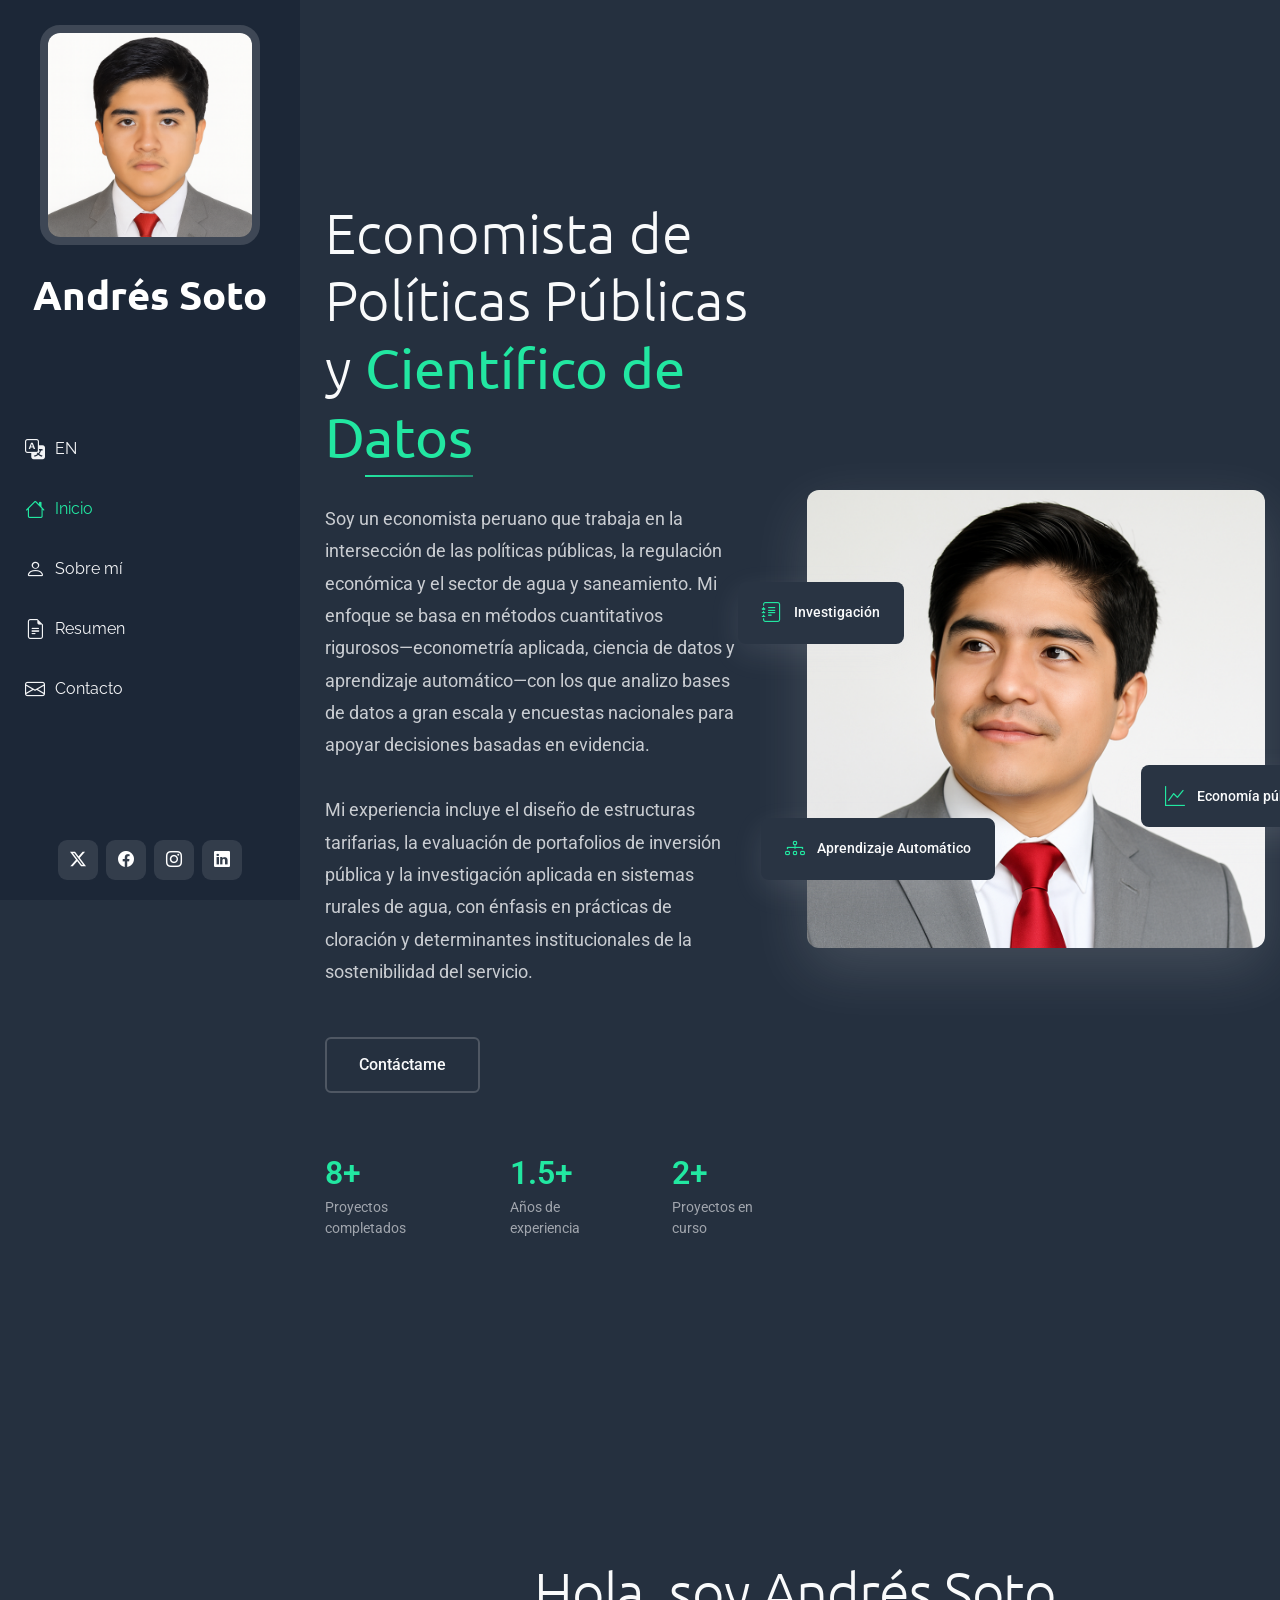
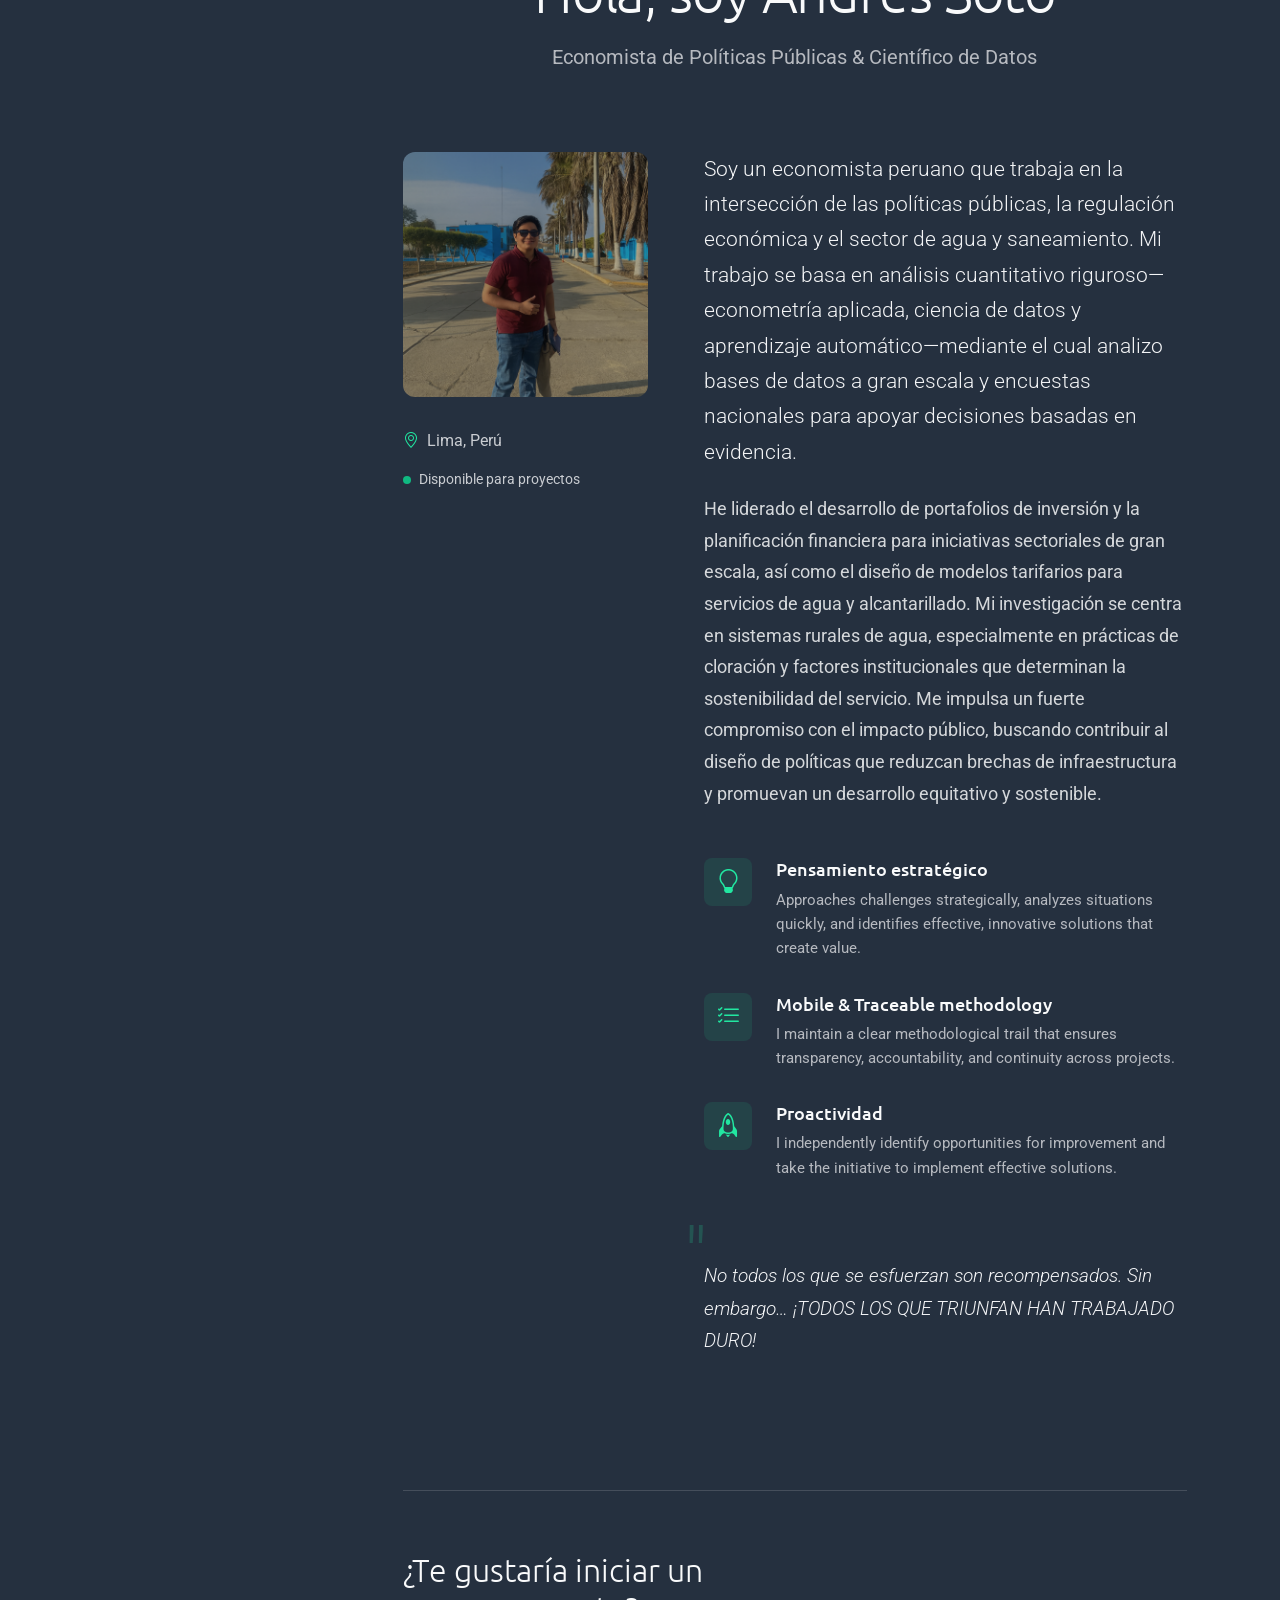
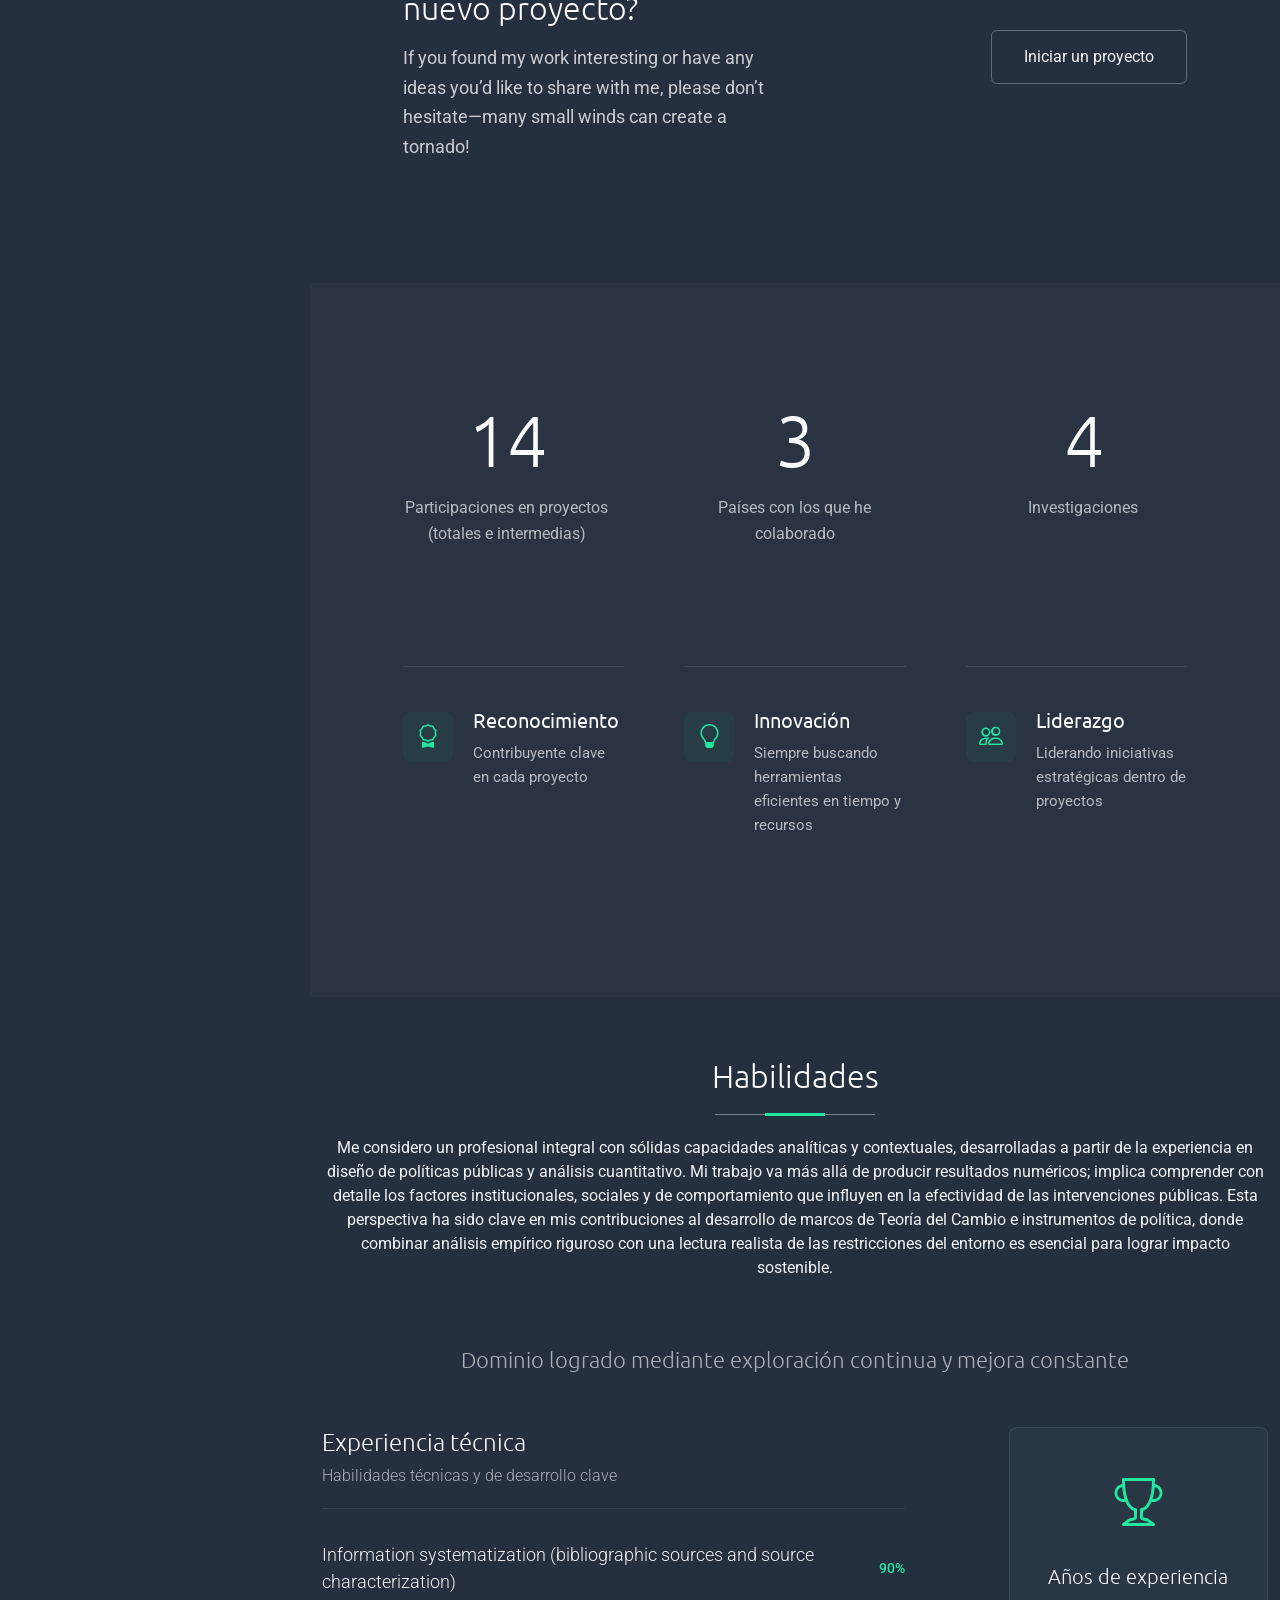
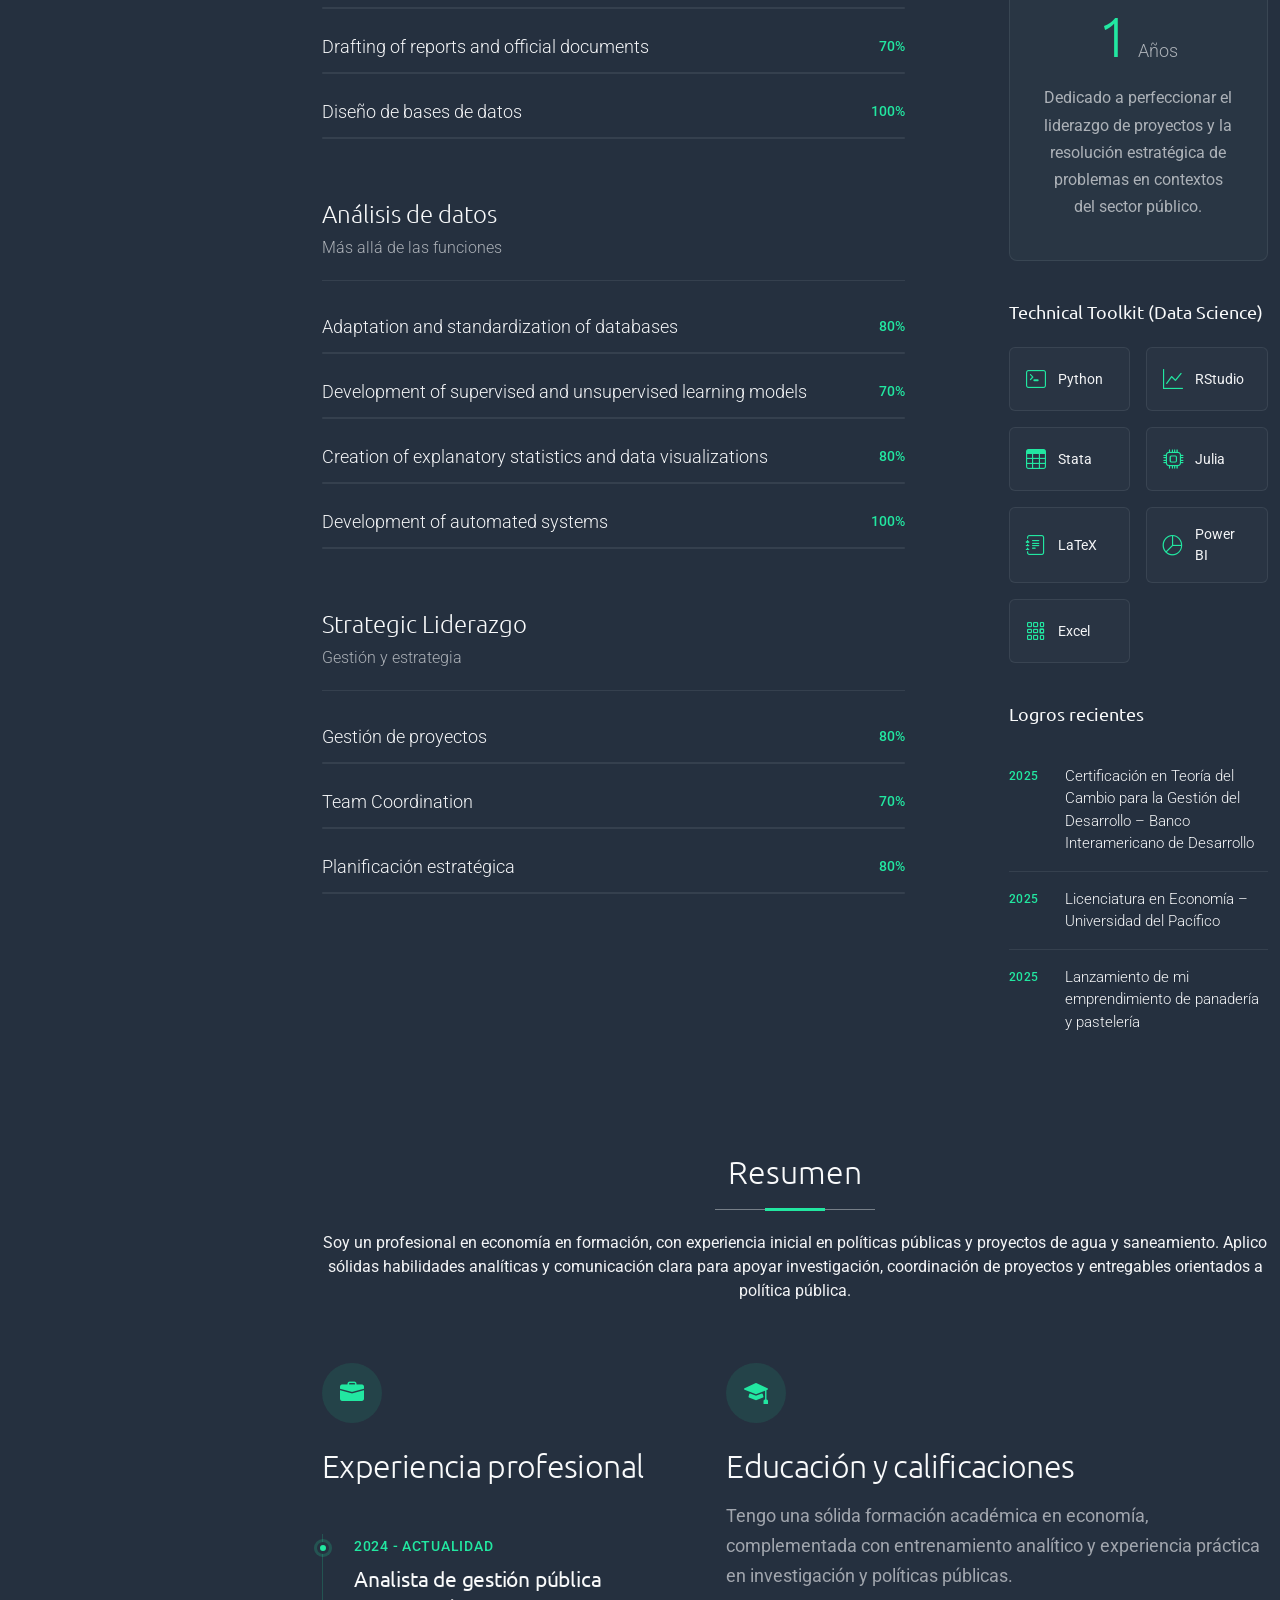
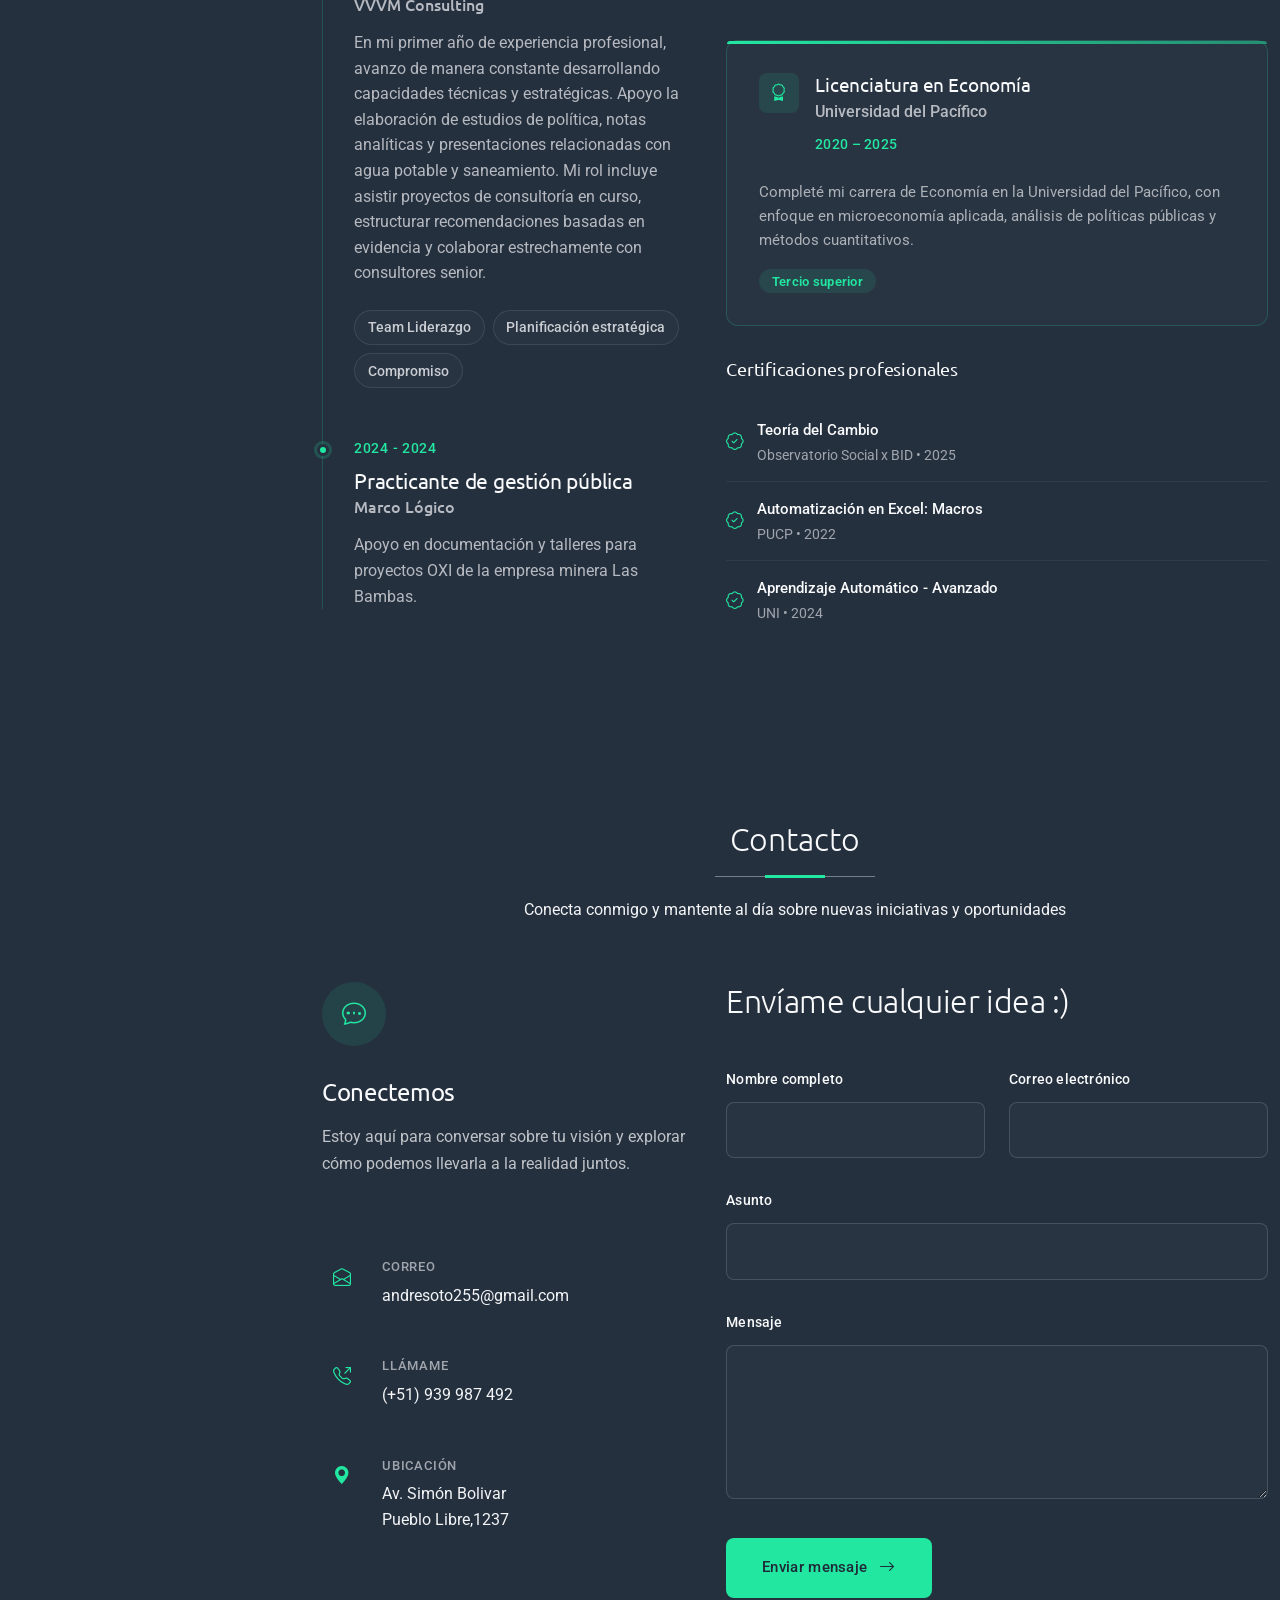
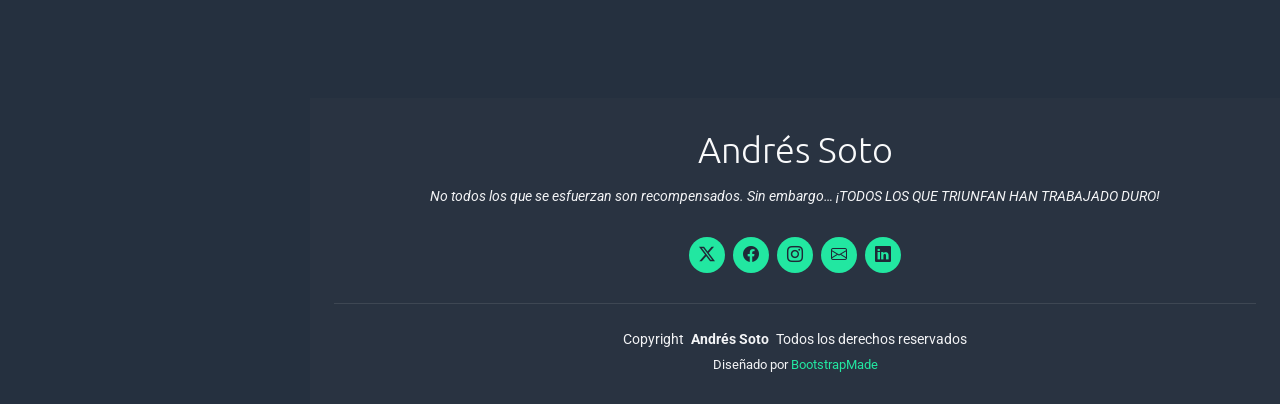
==== commit ff0aee7b: "Complete full Spanish localization for index-es page" ====
--- a/index-es.html
+++ b/index-es.html
@@ -273,7 +273,7 @@
                 <div class="stat-number">
                   <span data-purecounter-start="0" data-purecounter-end="4" data-purecounter-duration="1" class="purecounter"></span>
                 </div>
-                <p class="stat-label">Investigacións</p>
+                <p class="stat-label">Investigaciones</p>
               </div>
             </div>
 
@@ -284,7 +284,7 @@
                 </div>
                 <div class="achievement-content">
                   <h4>Reconocimiento</h4>
-                  <p>A key contributor in every project</p>
+                  <p>Contribuyente clave en cada proyecto</p>
                 </div>
               </div>
 
@@ -294,7 +294,7 @@
                 </div>
                 <div class="achievement-content">
                   <h4>Innovación</h4>
-                  <p>Always seeking time- and resource-efficient tools</p>
+                  <p>Siempre buscando herramientas eficientes en tiempo y recursos</p>
                 </div>
               </div>
 
@@ -304,7 +304,7 @@
                 </div>
                 <div class="achievement-content">
                   <h4>Liderazgo</h4>
-                  <p>Leading strategic initiatives within projects</p>
+                  <p>Liderando iniciativas estratégicas dentro de proyectos</p>
                 </div>
               </div>
             </div>
@@ -322,7 +322,7 @@
       <!-- Section Title -->
       <div class="container section-title" data-aos="fade-up">
         <h2>Habilidades</h2>
-        <p>I consider myself a well-rounded professional with strong analytical and contextual capabilities, shaped by experience in public policy design and quantitative analysis. My work goes beyond the production of numerical results; it involves a careful understanding of the institutional, social, and behavioral factors that influence the effectiveness of public interventions.This perspective has been central to my contributions in the development of Theory of Change frameworks and policy instruments, where combining rigorous empirical analysis with a nuanced reading of real-world constraints is essential to achieving meaningful and sustainable impact.</p>
+        <p>Me considero un profesional integral con sólidas capacidades analíticas y contextuales, desarrolladas a partir de la experiencia en diseño de políticas públicas y análisis cuantitativo. Mi trabajo va más allá de producir resultados numéricos; implica comprender con detalle los factores institucionales, sociales y de comportamiento que influyen en la efectividad de las intervenciones públicas. Esta perspectiva ha sido clave en mis contribuciones al desarrollo de marcos de Teoría del Cambio e instrumentos de política, donde combinar análisis empírico riguroso con una lectura realista de las restricciones del entorno es esencial para lograr impacto sostenible.</p>
       </div><!-- End Section Title -->
 
       <div class="container" data-aos="fade-up" data-aos-delay="100">
@@ -330,7 +330,7 @@
         <div class="row justify-content-center">
           <div class="col-lg-10">
             <div class="intro-content text-center mb-5" data-aos="fade-up" data-aos-delay="150">
-              <p class="lead-text">Mastery achieved through continuous exploration and dedicated refinement of craft</p>
+              <p class="lead-text">Dominio logrado mediante exploración continua y mejora constante</p>
             </div>
           </div>
         </div>
@@ -341,8 +341,8 @@
 
               <div class="skill-category skills-animation" data-aos="fade-up" data-aos-delay="200">
                 <div class="category-header">
-                  <h3 class="category-title">Technical Expertise</h3>
-                  <p class="category-subtitle">Core development and technical skills</p>
+                  <h3 class="category-title">Experiencia técnica</h3>
+                  <p class="category-subtitle">Habilidades técnicas y de desarrollo clave</p>
                 </div>
                 <div class="skills-list">
                   <div class="skill-row">
@@ -377,8 +377,8 @@
 
               <div class="skill-category skills-animation" data-aos="fade-up" data-aos-delay="250">
                 <div class="category-header">
-                  <h3 class="category-title">Data Analysis</h3>
-                  <p class="category-subtitle">More than functions</p>
+                  <h3 class="category-title">Análisis de datos</h3>
+                  <p class="category-subtitle">Más allá de las funciones</p>
                 </div>
                 <div class="skills-list">
                   <div class="skill-row">
@@ -423,7 +423,7 @@
               <div class="skill-category skills-animation" data-aos="fade-up" data-aos-delay="300">
                 <div class="category-header">
                   <h3 class="category-title">Strategic Liderazgo</h3>
-                  <p class="category-subtitle">Management and business </p>
+                  <p class="category-subtitle">Gestión y estrategia </p>
                 </div>
                 <div class="skills-list">
                   <div class="skill-row">
@@ -446,7 +446,7 @@
                   </div>
                   <div class="skill-row">
                     <div class="skill-info">
-                      <span class="skill-name">Strategic Planning</span>
+                      <span class="skill-name">Planificación estratégica</span>
                       <span class="skill-percentage">80%</span>
                     </div>
                     <div class="progress">
@@ -471,7 +471,7 @@
                   <span data-purecounter-start="1.5" data-purecounter-end="1" data-purecounter-duration="1" class="purecounter"></span>
                   <span class="experience-label">Años</span>
                 </div>
-                <p class="highlight-description">Dedicated to mastering the craft of leading projects and applying strategic problem-solving approaches in public-sector contexts.</p>
+                <p class="highlight-description">Dedicado a perfeccionar el liderazgo de proyectos y la resolución estratégica de problemas en contextos del sector público.</p>
               </div>
 
               <div class="technologies-section" data-aos="fade-up" data-aos-delay="400">
@@ -509,7 +509,7 @@
               </div>
 
               <div class="achievements-section" data-aos="fade-up" data-aos-delay="450">
-                <h5 class="achievements-title">Recent Achievements</h5>
+                <h5 class="achievements-title">Logros recientes</h5>
                 <div class="achievement-list">
                   <div class="achievement-item">
                     <div class="achievement-date">2025</div>
@@ -517,11 +517,11 @@
                   </div>
                   <div class="achievement-item">
                     <div class="achievement-date">2025</div>
-                    <div class="achievement-text">Bachelor’s Degree in Economics – Universidad del Pacífico </div>
+                    <div class="achievement-text">Licenciatura en Economía – Universidad del Pacífico </div>
                   </div>
                   <div class="achievement-item">
                     <div class="achievement-date">2025</div>
-                    <div class="achievement-text">Launch of my bakery and pastry business </div>
+                    <div class="achievement-text">Lanzamiento de mi emprendimiento de panadería y pastelería </div>
                   </div>
                 </div>
               </div>
@@ -540,7 +540,7 @@
       <!-- Section Title -->
       <div class="container section-title" data-aos="fade-up">
         <h2>Resumen</h2>
-        <p>I am an economics professional in training with early experience in public policy and water-sanitation projects. I apply strong analytical skills and clear communication to support research, project coordination, and policy-oriented deliverables.</p>
+        <p>Soy un profesional en economía en formación, con experiencia inicial en políticas públicas y proyectos de agua y saneamiento. Aplico sólidas habilidades analíticas y comunicación clara para apoyar investigación, coordinación de proyectos y entregables orientados a política pública.</p>
       </div><!-- End Section Title -->
 
       <div class="container" data-aos="fade-up" data-aos-delay="100">
@@ -561,15 +561,15 @@
                   <div class="timeline-dot"></div>
                   <div class="timeline-content">
                     <div class="position-meta">
-                      <span class="timeline-year">2024 - Present</span>
-                    </div>
-                    <h3>Public Management Analyst </h3>
+                      <span class="timeline-year">2024 - Actualidad</span>
+                    </div>
+                    <h3>Analista de gestión pública </h3>
                     <h4>VVVM Consulting</h4>
-                    <p>In my first year of professional experience, I am moving forward steadily and consistently, developing both technical and strategic capabilities. I support the preparation of policy studies, analytical briefs, and presentations related to drinking water and sanitation. My role involves assisting ongoing consulting projects, structuring evidence-based recommendations, and collaborating closely with senior consultants.</p>
+                    <p>En mi primer año de experiencia profesional, avanzo de manera constante desarrollando capacidades técnicas y estratégicas. Apoyo la elaboración de estudios de política, notas analíticas y presentaciones relacionadas con agua potable y saneamiento. Mi rol incluye asistir proyectos de consultoría en curso, estructurar recomendaciones basadas en evidencia y colaborar estrechamente con consultores senior.</p>
                     <div class="key-achievements">
                       <span class="achievement-tag">Team Liderazgo</span>
-                      <span class="achievement-tag">Strategic Planning</span>
-                      <span class="achievement-tag">Hardworking</span>
+                      <span class="achievement-tag">Planificación estratégica</span>
+                      <span class="achievement-tag">Compromiso</span>
                     </div>
                   </div>
                 </div>
@@ -579,9 +579,9 @@
                     <div class="position-meta">
                       <span class="timeline-year">2024 - 2024</span>
                     </div>
-                    <h3>Public Management Intern</h3>
+                    <h3>Practicante de gestión pública</h3>
                     <h4>Marco Lógico</h4>
-                    <p>Support in documentation and workshops for OXI projects of the Las Bambas mining company.</p>
+                    <p>Apoyo en documentación y talleres para proyectos OXI de la empresa minera Las Bambas.</p>
                   </div>
                 </div>
               </div>
@@ -595,7 +595,7 @@
                   <i class="bi bi-mortarboard-fill"></i>
                 </div>
                 <h2>Educación y calificaciones</h2>
-                <p>I have a solid academic foundation in economics, complemented by analytical training and practical experience in research and public policy.</p>
+                <p>Tengo una sólida formación académica en economía, complementada con entrenamiento analítico y experiencia práctica en investigación y políticas públicas.</p>
               </div>
 
               <div class="education-grid">
@@ -605,15 +605,15 @@
                       <i class="bi bi-award"></i>
                     </div>
                     <div class="degree-info">
-                      <h3>Bachelor’s Degree in Economics</h3>
+                      <h3>Licenciatura en Economía</h3>
                       <p class="institution">Universidad del Pacífico</p>
                       <span class="graduation-year">2020 – 2025</span>
                     </div>
                   </div>
                   <div class="education-details">
-                    <p>I completed my Economics degree at Universidad del Pacífico, focusing on applied microeconomics, public policy analysis, and quantitative methods.</p>
+                    <p>Completé mi carrera de Economía en la Universidad del Pacífico, con enfoque en microeconomía aplicada, análisis de políticas públicas y métodos cuantitativos.</p>
                     <div class="honors">
-                      <span class="honor-badge">Top Third of Class</span>
+                      <span class="honor-badge">Tercio superior</span>
                     </div>
                   </div>
                 </div>
@@ -623,21 +623,21 @@
                     <div class="cert-item">
                       <i class="bi bi-patch-check"></i>
                       <div class="cert-details">
-                        <span class="cert-name">Theory of Change</span>
-                        <span class="cert-provider">Social Observatory x IDB • 2025</span>
+                        <span class="cert-name">Teoría del Cambio</span>
+                        <span class="cert-provider">Observatorio Social x BID • 2025</span>
                       </div>
                     </div>
                     <div class="cert-item">
                       <i class="bi bi-patch-check"></i>
                       <div class="cert-details">
-                        <span class="cert-name">Excel Automation: Macros</span>
+                        <span class="cert-name">Automatización en Excel: Macros</span>
                         <span class="cert-provider">PUCP • 2022</span>
                       </div>
                     </div>
                     <div class="cert-item">
                       <i class="bi bi-patch-check"></i>
                       <div class="cert-details">
-                        <span class="cert-name">Aprendizaje Automático - Advanced</span>
+                        <span class="cert-name">Aprendizaje Automático - Avanzado</span>
                         <span class="cert-provider">UNI • 2024</span>
                       </div>
                     </div>
@@ -912,7 +912,7 @@
                 </div>
 
                 <div class="my-3">
-                  <div class="loading">Loading</div>
+                  <div class="loading">Cargando</div>
                   <div class="error-message"></div>
                   <div class="sent-message">Tu mensaje fue enviado. ¡Gracias!</div>
                 </div>
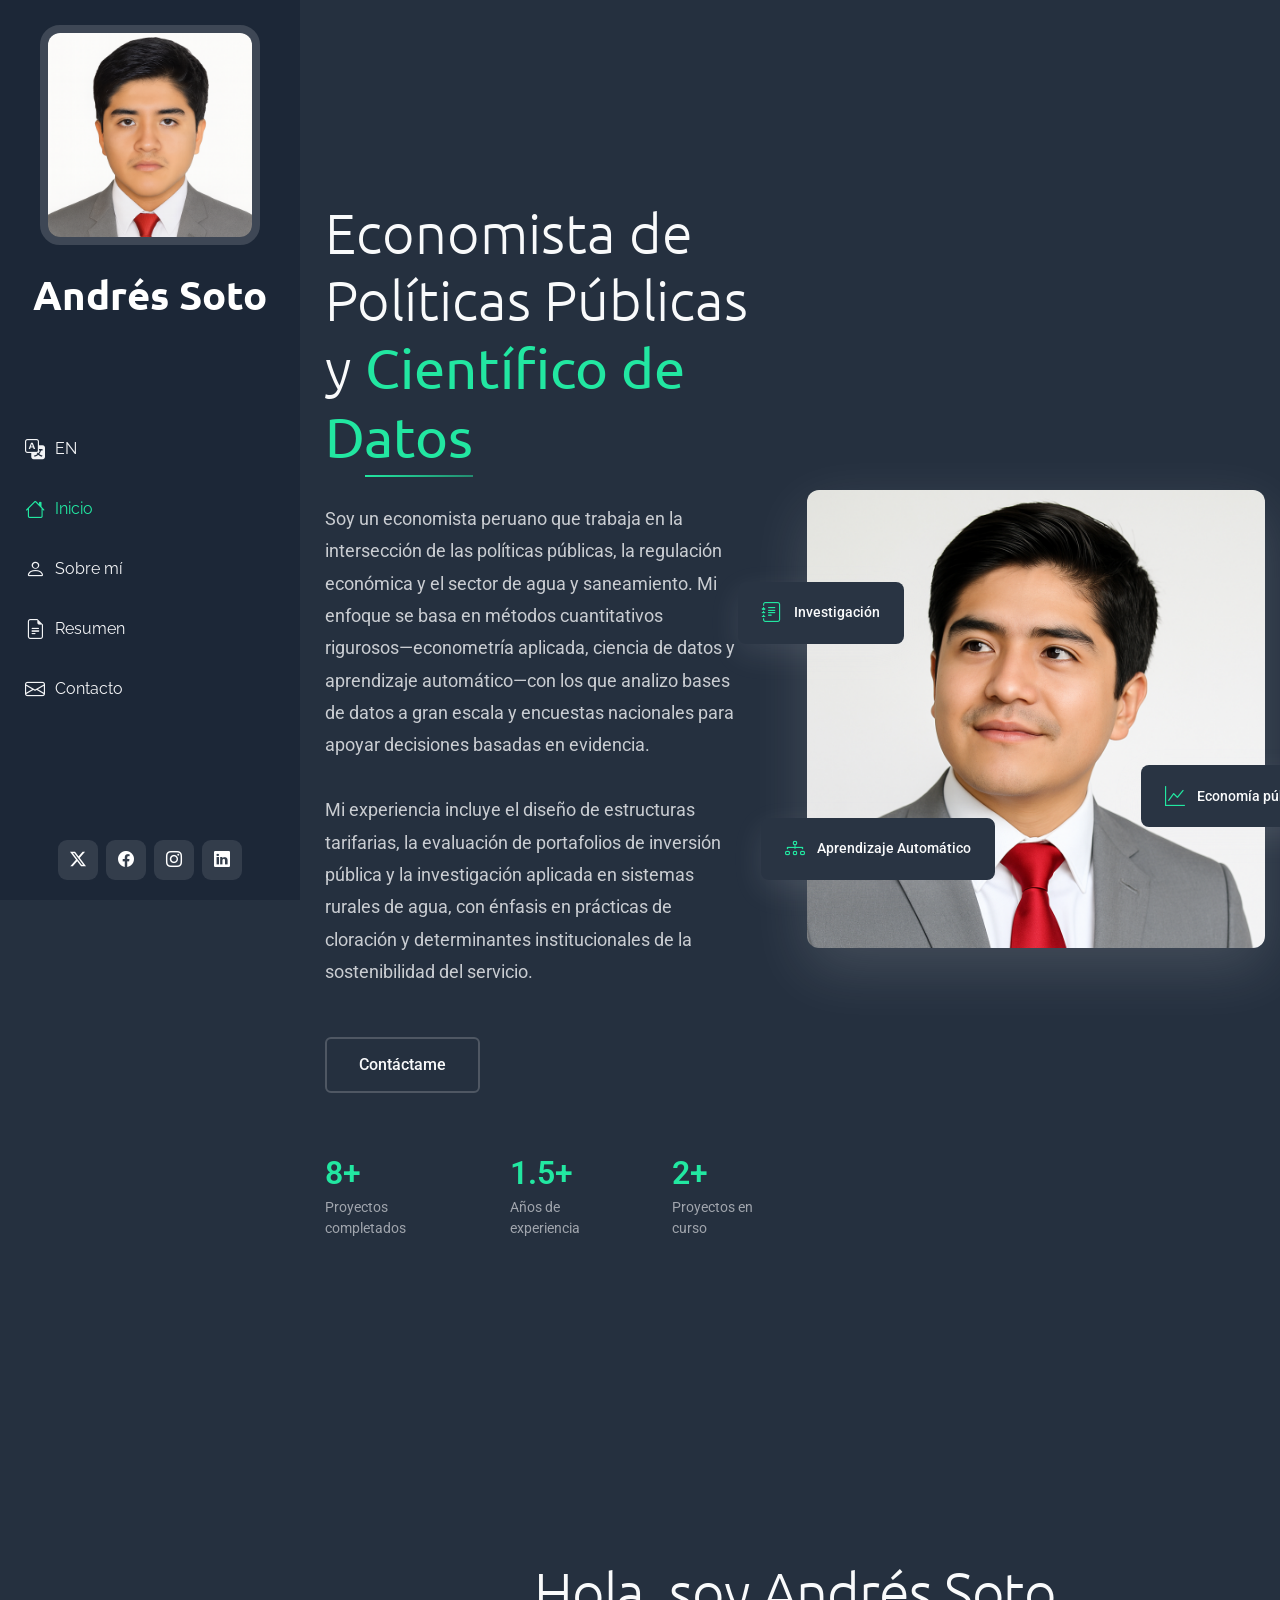
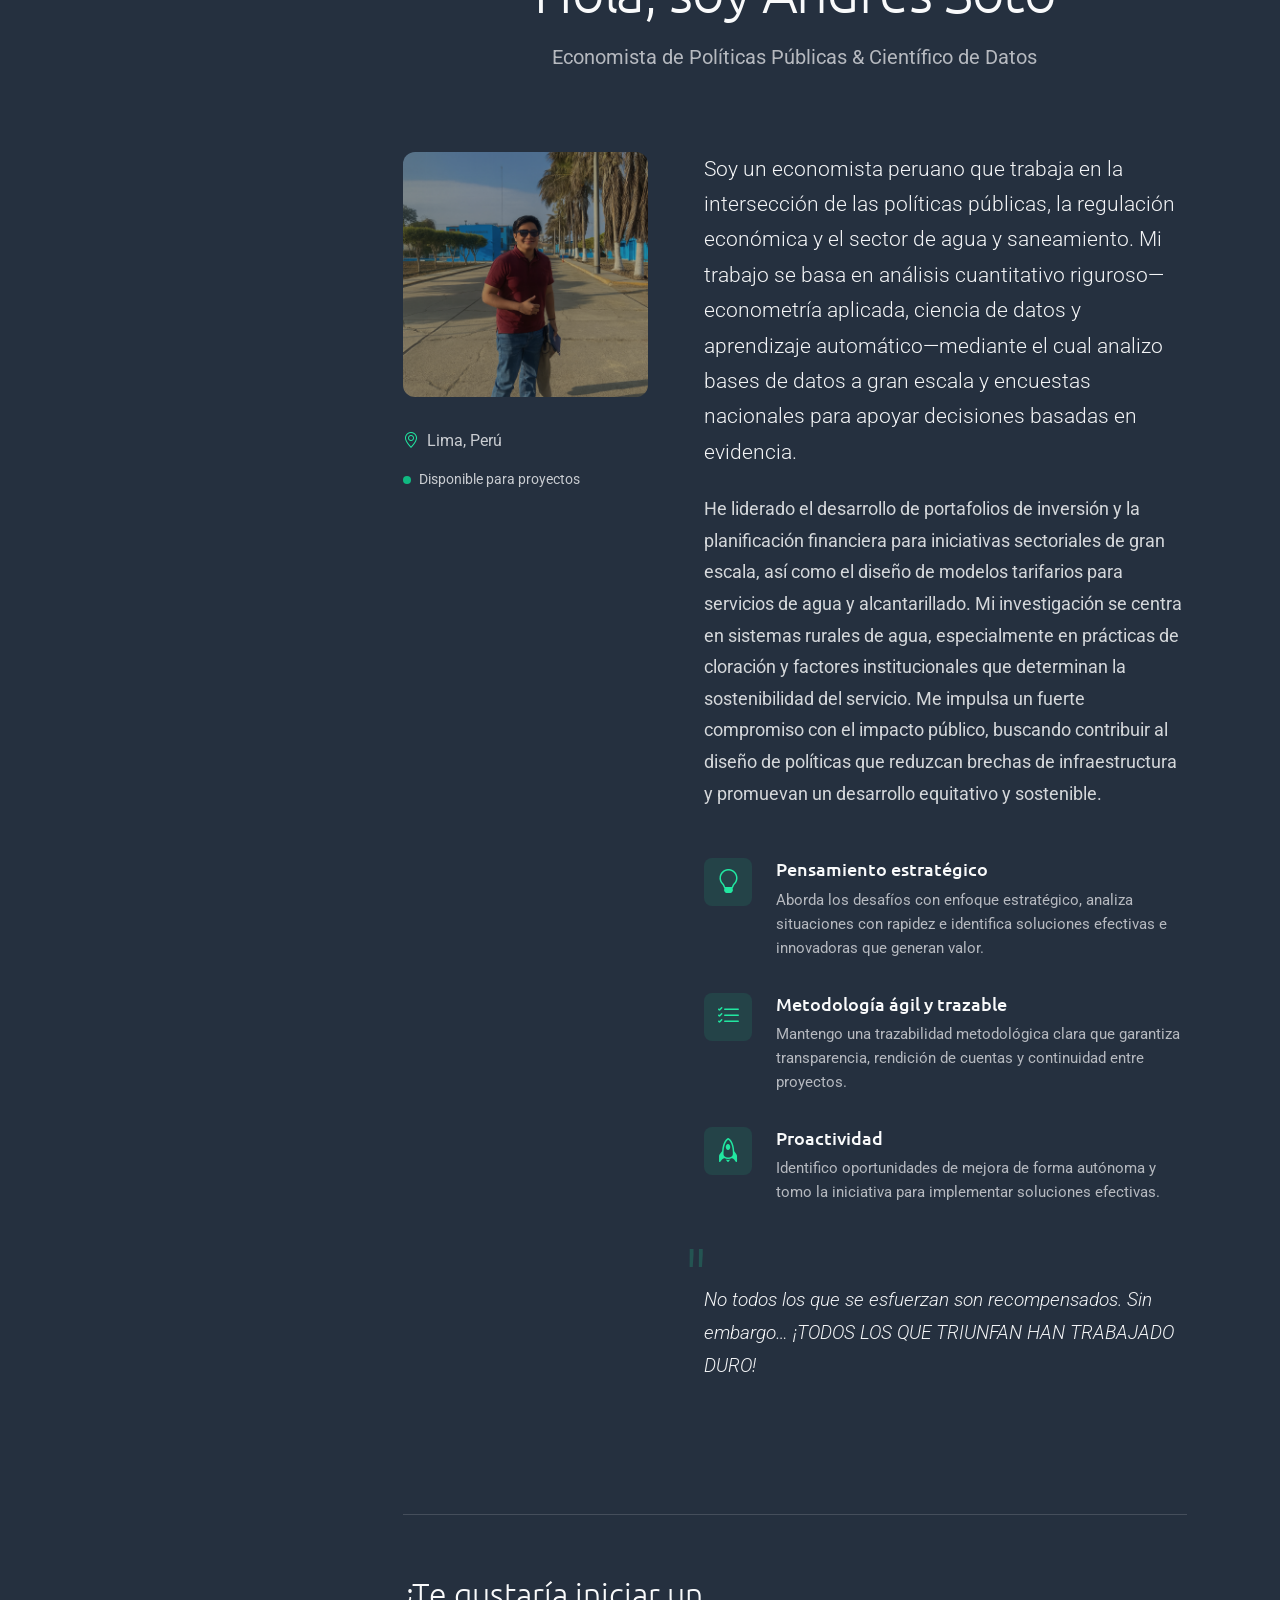
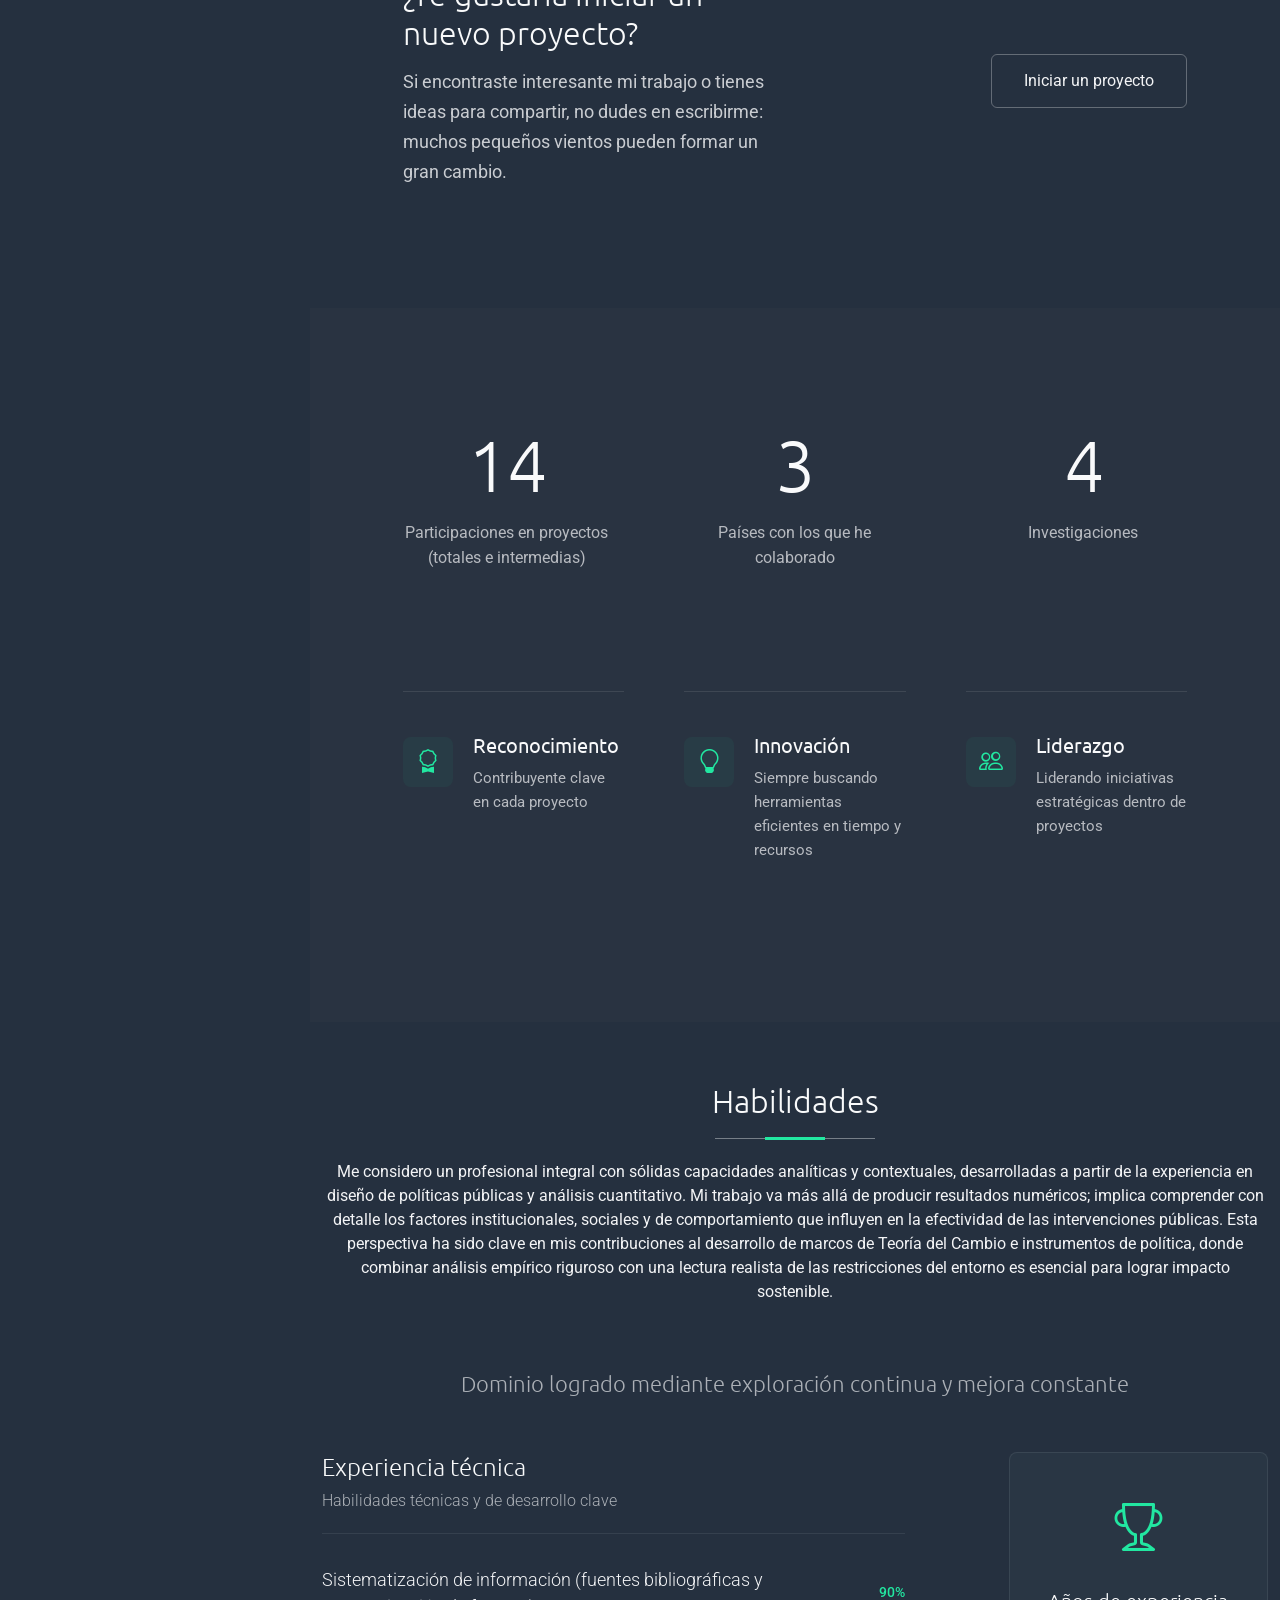
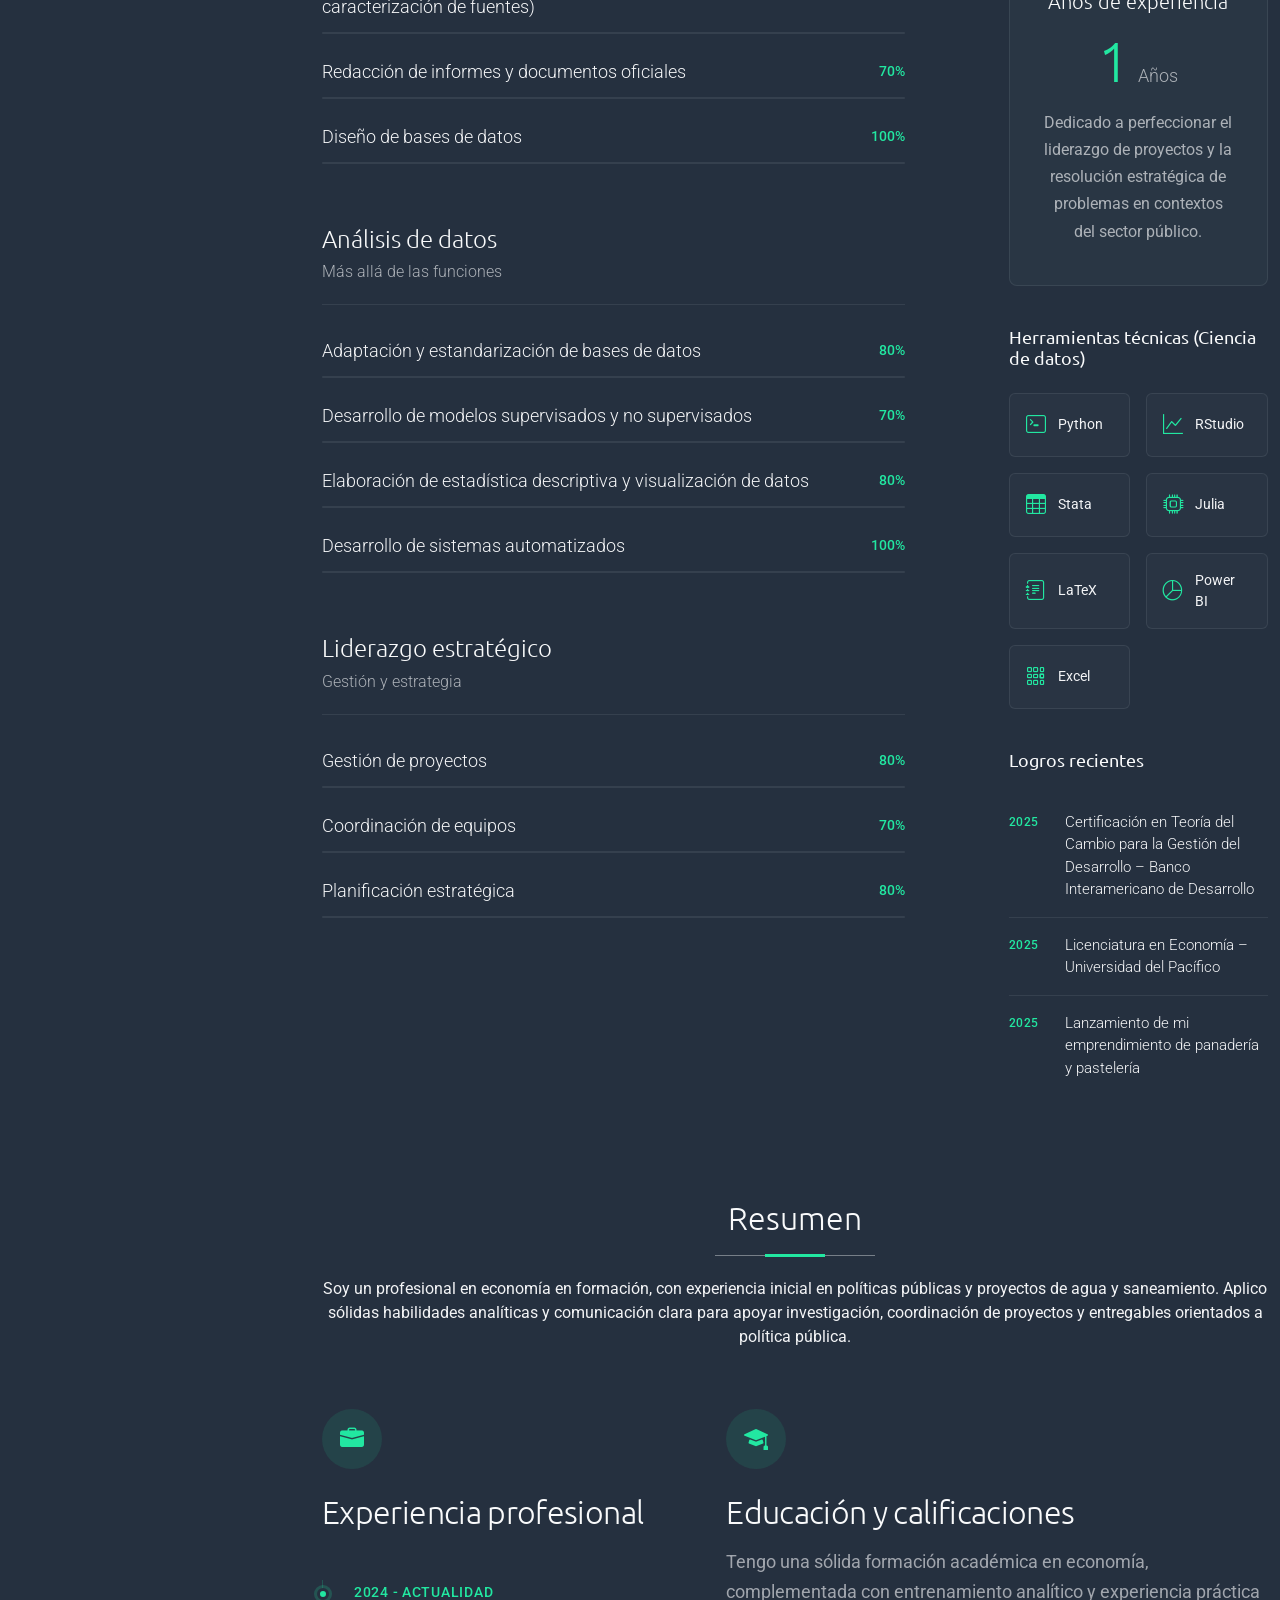
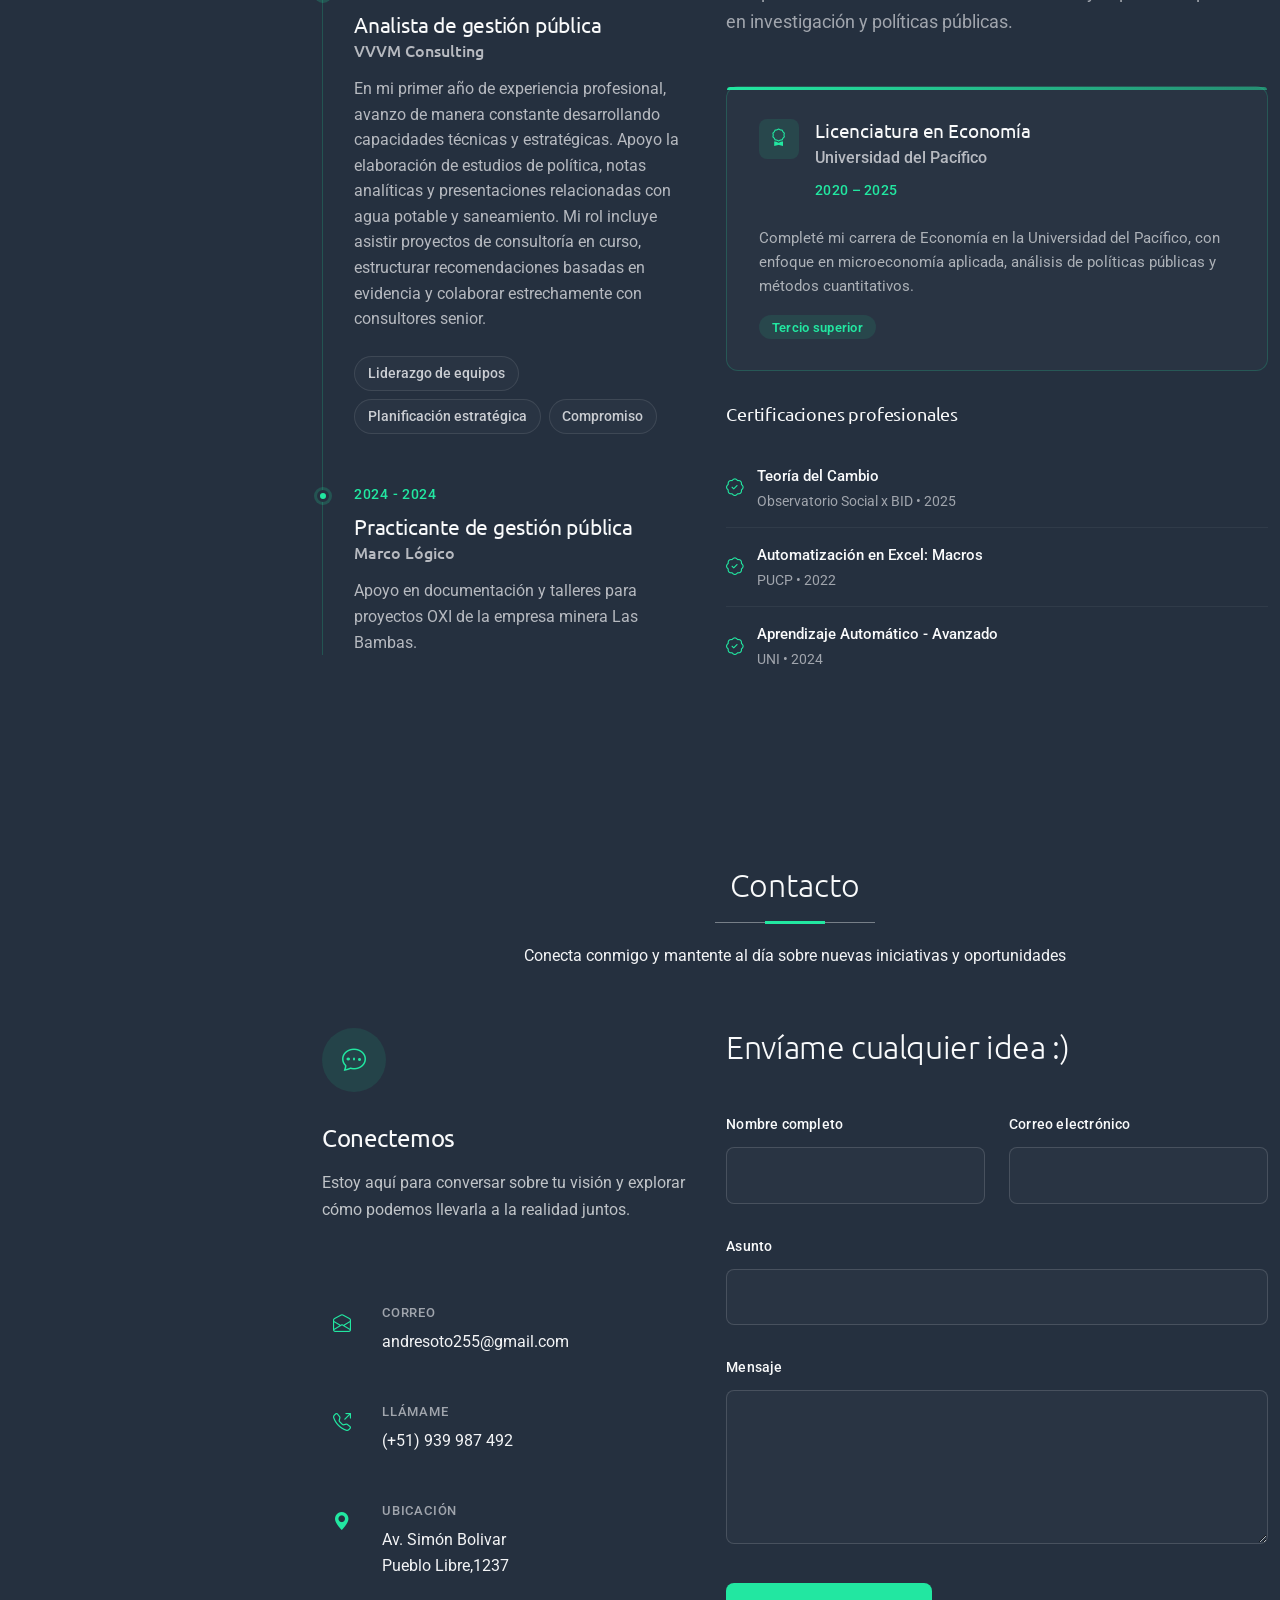
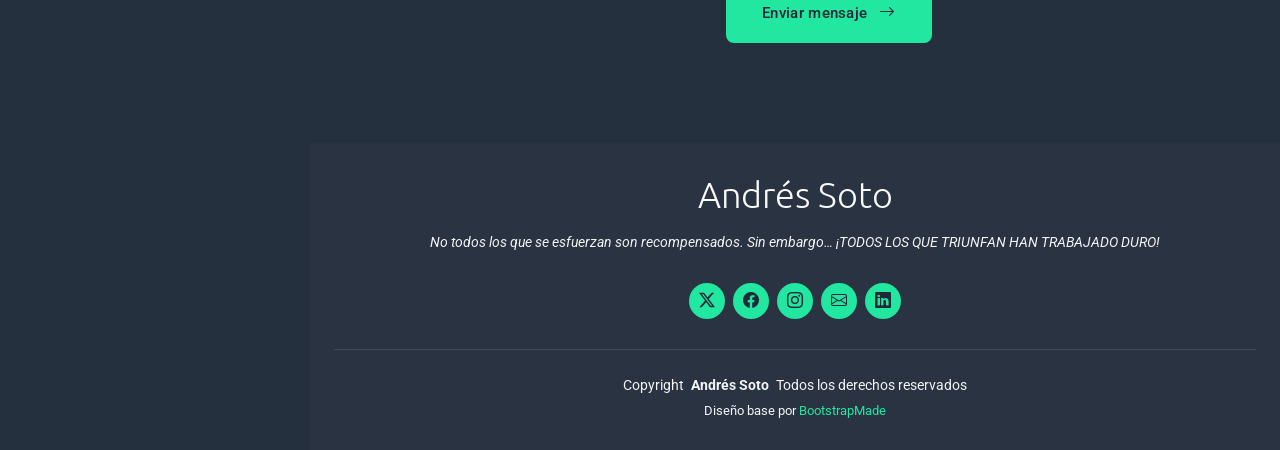
==== commit 038c8922: "Polish Spanish copy quality and consistency in index-es" ====
--- a/index-es.html
+++ b/index-es.html
@@ -67,10 +67,10 @@
     </nav>
 
     <div class="social-links text-center">
-      <a href="https://x.com/TicseSoto" class="twitter" target="_blank" rel="noopener noreferrer" aria-label="X profile of Andrés Soto"><i class="bi bi-twitter-x"></i></a>
-      <a href="https://www.facebook.com/profile.php?id=100013566168697" class="facebook" target="_blank" rel="noopener noreferrer" aria-label="Facebook profile of Andrés Soto"><i class="bi bi-facebook"></i></a>
-      <a href="https://www.instagram.com/andres___255/" class="instagram" target="_blank" rel="noopener noreferrer" aria-label="Instagram profile of Andrés Soto"><i class="bi bi-instagram"></i></a>
-      <a href="https://www.linkedin.com/in/andres-joaquin-soto-ticse-630812238/" class="linkedin" target="_blank" rel="noopener noreferrer" aria-label="LinkedIn profile of Andrés Soto"><i class="bi bi-linkedin"></i></a>
+      <a href="https://x.com/TicseSoto" class="twitter" target="_blank" rel="noopener noreferrer" aria-label="Perfil de X de Andrés Soto"><i class="bi bi-twitter-x"></i></a>
+      <a href="https://www.facebook.com/profile.php?id=100013566168697" class="facebook" target="_blank" rel="noopener noreferrer" aria-label="Perfil de Facebook de Andrés Soto"><i class="bi bi-facebook"></i></a>
+      <a href="https://www.instagram.com/andres___255/" class="instagram" target="_blank" rel="noopener noreferrer" aria-label="Perfil de Instagram de Andrés Soto"><i class="bi bi-instagram"></i></a>
+      <a href="https://www.linkedin.com/in/andres-joaquin-soto-ticse-630812238/" class="linkedin" target="_blank" rel="noopener noreferrer" aria-label="Perfil de LinkedIn de Andrés Soto"><i class="bi bi-linkedin"></i></a>
     </div>
   </header>
 
@@ -187,7 +187,7 @@
                         </div>
                         <div class="expertise-content">
                           <h4>Pensamiento estratégico</h4>
-                          <p>Approaches challenges strategically, analyzes situations quickly, and identifies effective, innovative solutions that create value.</p>
+                          <p>Aborda los desafíos con enfoque estratégico, analiza situaciones con rapidez e identifica soluciones efectivas e innovadoras que generan valor.</p>
                         </div>
                       </div>
 
@@ -196,8 +196,8 @@
                           <i class="bi-list-check"></i>
                         </div>
                         <div class="expertise-content">
-                          <h4>Mobile &amp; Traceable methodology</h4>
-                          <p>I maintain a clear methodological trail that ensures transparency, accountability, and continuity across projects.</p>
+                          <h4>Metodología ágil y trazable</h4>
+                          <p>Mantengo una trazabilidad metodológica clara que garantiza transparencia, rendición de cuentas y continuidad entre proyectos.</p>
                         </div>
                       </div>
 
@@ -207,7 +207,7 @@
                         </div>
                         <div class="expertise-content">
                           <h4>Proactividad</h4>
-                          <p>I independently identify opportunities for improvement and take the initiative to implement effective solutions.</p>
+                          <p>Identifico oportunidades de mejora de forma autónoma y tomo la iniciativa para implementar soluciones efectivas.</p>
                         </div>
                       </div>
                     </div>
@@ -228,7 +228,7 @@
                 <div class="col-lg-6">
                   <div class="collaboration-text">
                     <h3>¿Te gustaría iniciar un nuevo proyecto?</h3>
-                    <p>If you found my work interesting or have any ideas you’d like to share with me, please don’t hesitate—many small winds can create a tornado!</p>
+                    <p>Si encontraste interesante mi trabajo o tienes ideas para compartir, no dudes en escribirme: muchos pequeños vientos pueden formar un gran cambio.</p>
                   </div>
                 </div>
                 <div class="col-lg-6">
@@ -347,7 +347,7 @@
                 <div class="skills-list">
                   <div class="skill-row">
                     <div class="skill-info">
-                      <span class="skill-name">Information systematization (bibliographic sources and source characterization)</span>
+                      <span class="skill-name">Sistematización de información (fuentes bibliográficas y caracterización de fuentes)</span>
                       <span class="skill-percentage">90%</span>
                     </div>
                     <div class="progress">
@@ -356,7 +356,7 @@
                   </div>
                   <div class="skill-row">
                     <div class="skill-info">
-                      <span class="skill-name">Drafting of reports and official documents </span>
+                      <span class="skill-name">Redacción de informes y documentos oficiales</span>
                       <span class="skill-percentage">70%</span>
                     </div>
                     <div class="progress">
@@ -383,7 +383,7 @@
                 <div class="skills-list">
                   <div class="skill-row">
                     <div class="skill-info">
-                      <span class="skill-name">Adaptation and standardization of databases </span>
+                      <span class="skill-name">Adaptación y estandarización de bases de datos</span>
                       <span class="skill-percentage">80%</span>
                     </div>
                     <div class="progress">
@@ -392,7 +392,7 @@
                   </div>
                   <div class="skill-row">
                     <div class="skill-info">
-                      <span class="skill-name">Development of supervised and unsupervised learning models</span>
+                      <span class="skill-name">Desarrollo de modelos supervisados y no supervisados</span>
                       <span class="skill-percentage">70%</span>
                     </div>
                     <div class="progress">
@@ -401,7 +401,7 @@
                   </div>
                   <div class="skill-row">
                     <div class="skill-info">
-                      <span class="skill-name">Creation of explanatory statistics and data visualizations</span>
+                      <span class="skill-name">Elaboración de estadística descriptiva y visualización de datos</span>
                       <span class="skill-percentage">80%</span>
                     </div>
                     <div class="progress">
@@ -410,7 +410,7 @@
                   </div>
                   <div class="skill-row">
                     <div class="skill-info">
-                      <span class="skill-name">Development of automated systems</span>
+                      <span class="skill-name">Desarrollo de sistemas automatizados</span>
                       <span class="skill-percentage">100%</span>
                     </div>
                     <div class="progress">
@@ -422,7 +422,7 @@
 
               <div class="skill-category skills-animation" data-aos="fade-up" data-aos-delay="300">
                 <div class="category-header">
-                  <h3 class="category-title">Strategic Liderazgo</h3>
+                  <h3 class="category-title">Liderazgo estratégico</h3>
                   <p class="category-subtitle">Gestión y estrategia </p>
                 </div>
                 <div class="skills-list">
@@ -437,7 +437,7 @@
                   </div>
                   <div class="skill-row">
                     <div class="skill-info">
-                      <span class="skill-name">Team Coordination</span>
+                      <span class="skill-name">Coordinación de equipos</span>
                       <span class="skill-percentage">70%</span>
                     </div>
                     <div class="progress">
@@ -475,7 +475,7 @@
               </div>
 
               <div class="technologies-section" data-aos="fade-up" data-aos-delay="400">
-                <h5 class="tech-title">Technical Toolkit (Data Science)</h5>
+                <h5 class="tech-title">Herramientas técnicas (Ciencia de datos)</h5>
                 <div class="tech-stack">
                   <div class="tech-item">
                     <i class="bi bi-terminal"></i>
@@ -567,7 +567,7 @@
                     <h4>VVVM Consulting</h4>
                     <p>En mi primer año de experiencia profesional, avanzo de manera constante desarrollando capacidades técnicas y estratégicas. Apoyo la elaboración de estudios de política, notas analíticas y presentaciones relacionadas con agua potable y saneamiento. Mi rol incluye asistir proyectos de consultoría en curso, estructurar recomendaciones basadas en evidencia y colaborar estrechamente con consultores senior.</p>
                     <div class="key-achievements">
-                      <span class="achievement-tag">Team Liderazgo</span>
+                      <span class="achievement-tag">Liderazgo de equipos</span>
                       <span class="achievement-tag">Planificación estratégica</span>
                       <span class="achievement-tag">Compromiso</span>
                     </div>
@@ -882,7 +882,7 @@
               </div>
 
               <form action="https://formsubmit.co/andresoto255@gmail.com" method="post" class="php-email-form">
-                  <input type="hidden" name="_subject" value="New message from personal website">
+                  <input type="hidden" name="_subject" value="Nuevo mensaje desde el sitio web personal">
                   <input type="hidden" name="_captcha" value="false">
                   <input type="text" name="_honey" style="display:none">
 
@@ -940,11 +940,11 @@
       <h3 class="sitename">Andrés Soto</h3>
       <p>No todos los que se esfuerzan son recompensados. Sin embargo… ¡TODOS LOS QUE TRIUNFAN HAN TRABAJADO DURO!</p>
       <div class="social-links d-flex justify-content-center">
-        <a href="https://x.com/TicseSoto" target="_blank" rel="noopener noreferrer" aria-label="X profile"><i class="bi bi-twitter-x"></i></a>
-        <a href="https://www.facebook.com/profile.php?id=100013566168697" target="_blank" rel="noopener noreferrer" aria-label="Facebook profile"><i class="bi bi-facebook"></i></a>
-        <a href="https://www.instagram.com/andres___255/" target="_blank" rel="noopener noreferrer" aria-label="Instagram profile"><i class="bi bi-instagram"></i></a>
-        <a href="mailto:andresoto255@gmail.com" aria-label="Send email"><i class="bi bi-envelope"></i></a>
-        <a href="https://www.linkedin.com/in/andres-joaquin-soto-ticse-630812238/" target="_blank" rel="noopener noreferrer" aria-label="LinkedIn profile"><i class="bi bi-linkedin"></i></a>
+        <a href="https://x.com/TicseSoto" target="_blank" rel="noopener noreferrer" aria-label="Perfil de X"><i class="bi bi-twitter-x"></i></a>
+        <a href="https://www.facebook.com/profile.php?id=100013566168697" target="_blank" rel="noopener noreferrer" aria-label="Perfil de Facebook"><i class="bi bi-facebook"></i></a>
+        <a href="https://www.instagram.com/andres___255/" target="_blank" rel="noopener noreferrer" aria-label="Perfil de Instagram"><i class="bi bi-instagram"></i></a>
+        <a href="mailto:andresoto255@gmail.com" aria-label="Enviar correo"><i class="bi bi-envelope"></i></a>
+        <a href="https://www.linkedin.com/in/andres-joaquin-soto-ticse-630812238/" target="_blank" rel="noopener noreferrer" aria-label="Perfil de LinkedIn"><i class="bi bi-linkedin"></i></a>
       </div>
       <div class="container">
         <div class="copyright">
@@ -955,7 +955,7 @@
           <!-- You can delete the links only if you've purchased the pro version. -->
           <!-- Licensing information: https://bootstrapmade.com/license/ -->
           <!-- Purchase the pro version with working PHP/AJAX contact form: [buy-url] -->
-          Diseñado por <a href="https://bootstrapmade.com/">BootstrapMade</a>
+          Diseño base por <a href="https://bootstrapmade.com/">BootstrapMade</a>
         </div>
       </div>
     </div>
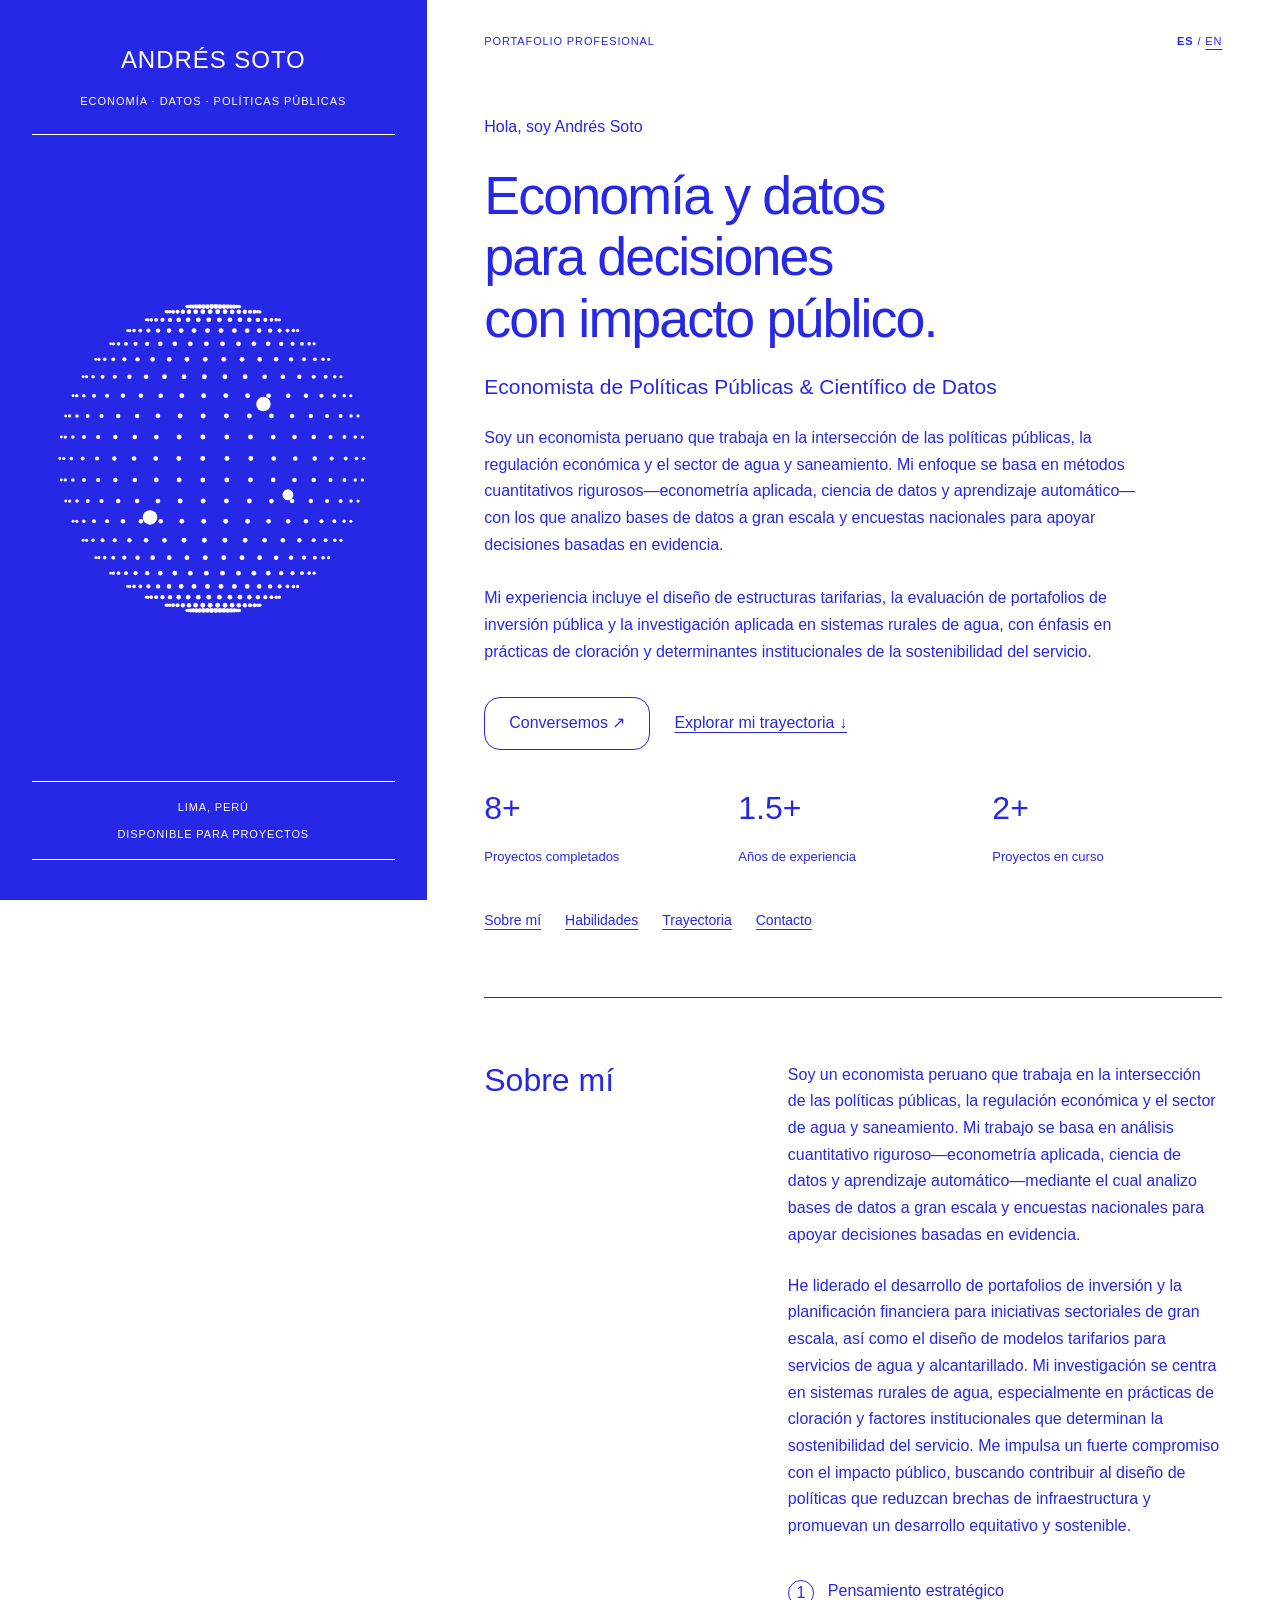
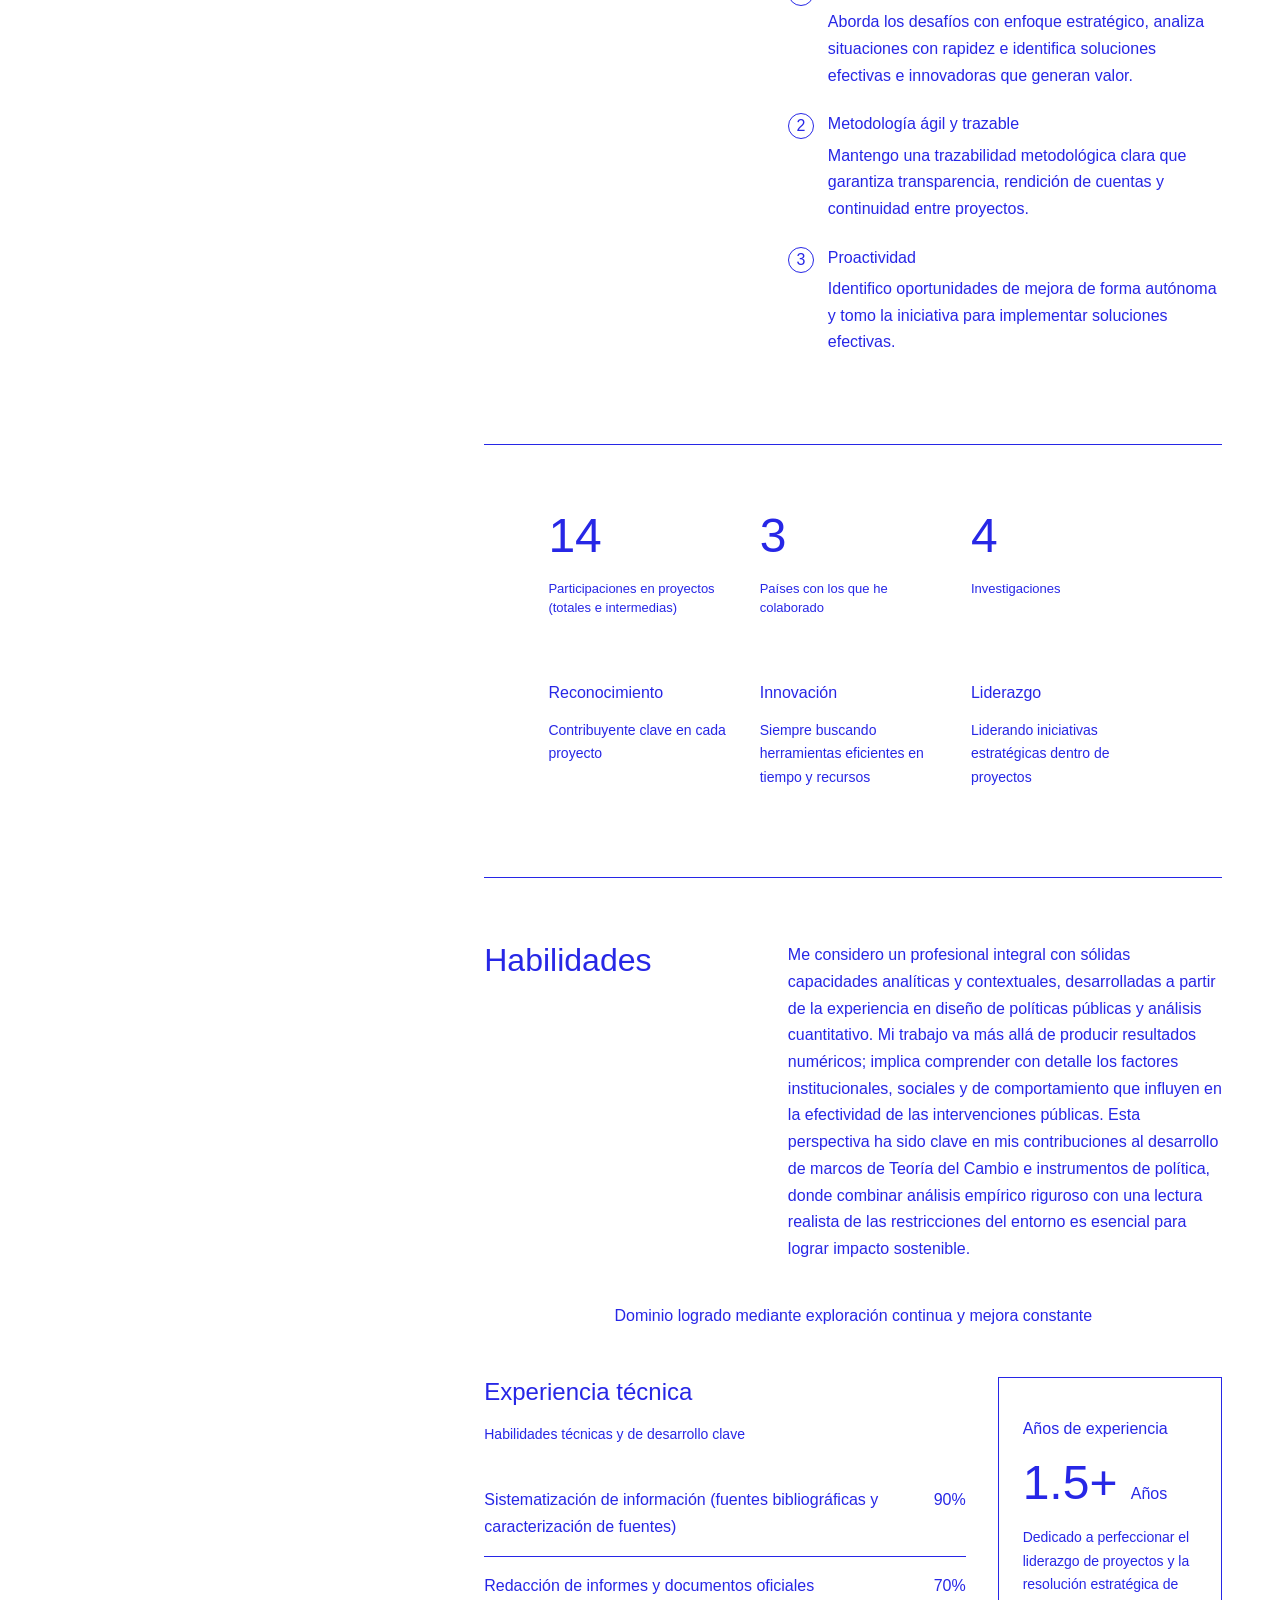
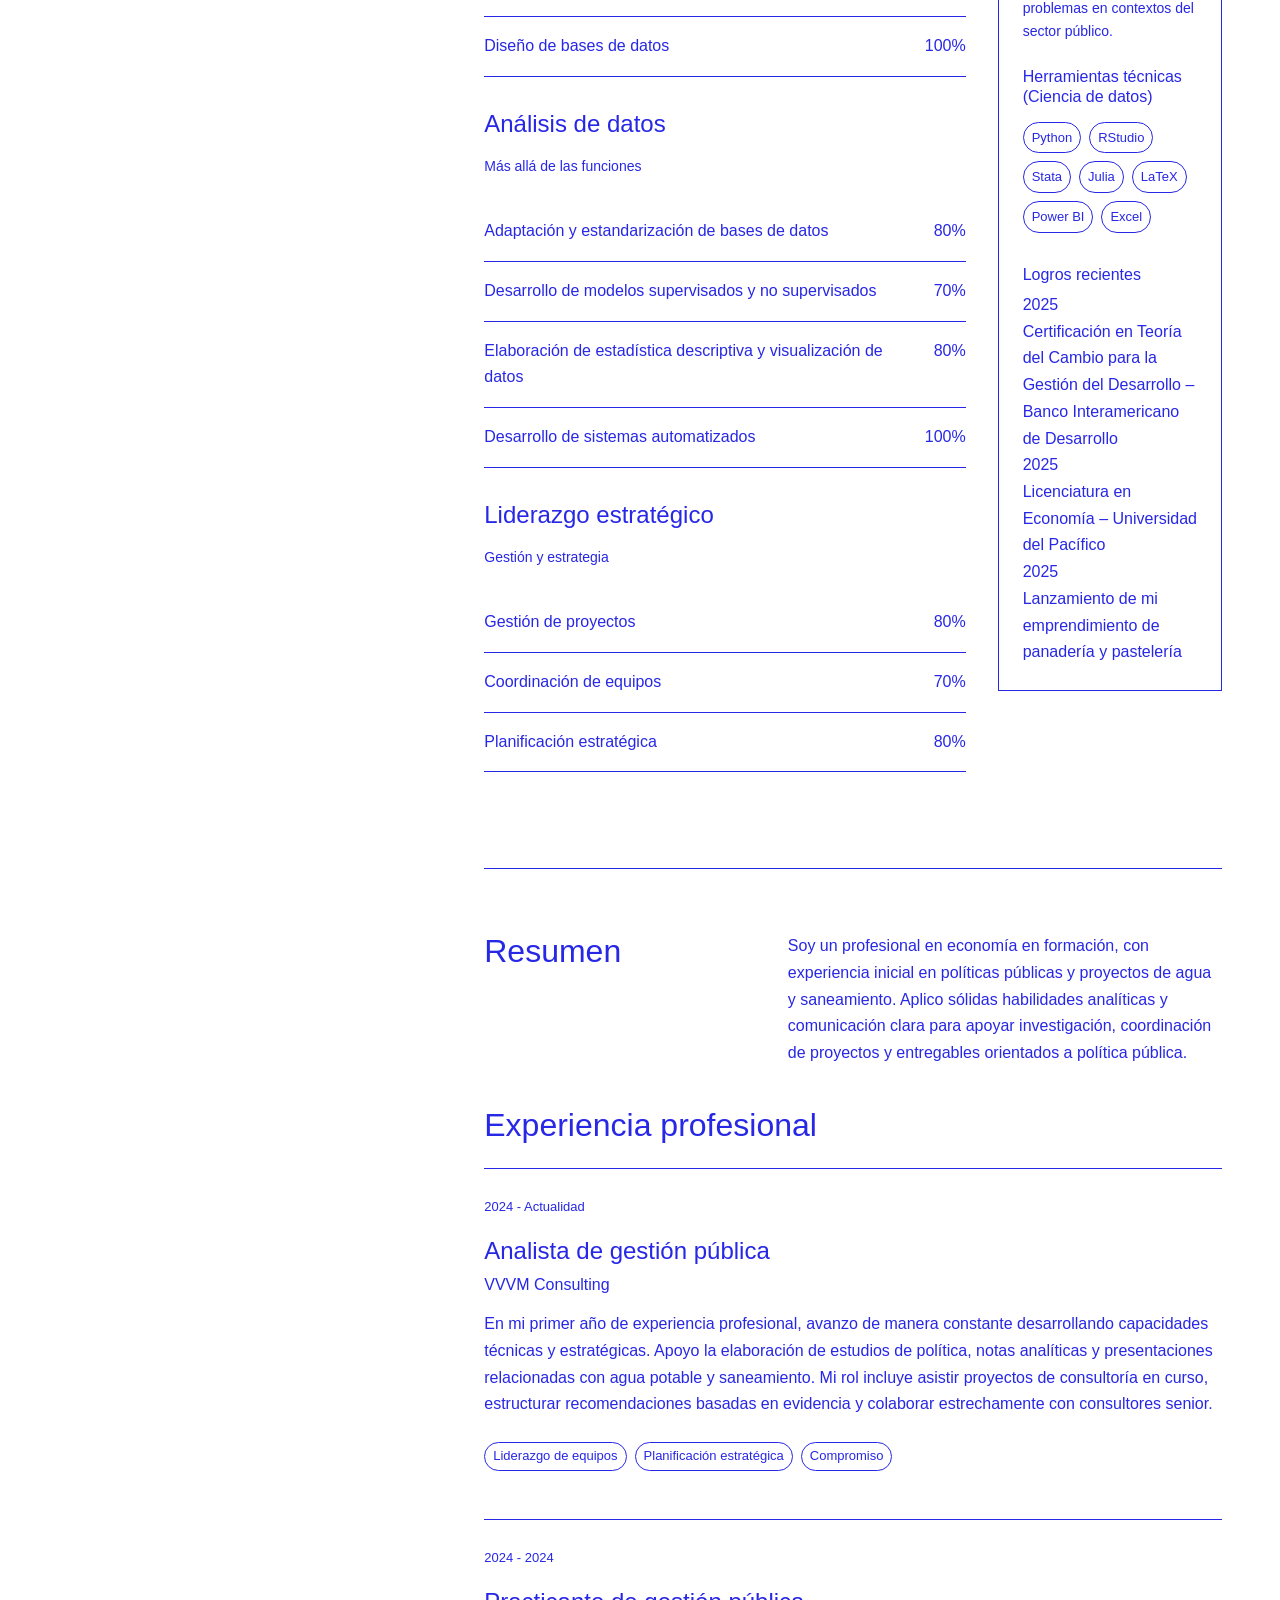
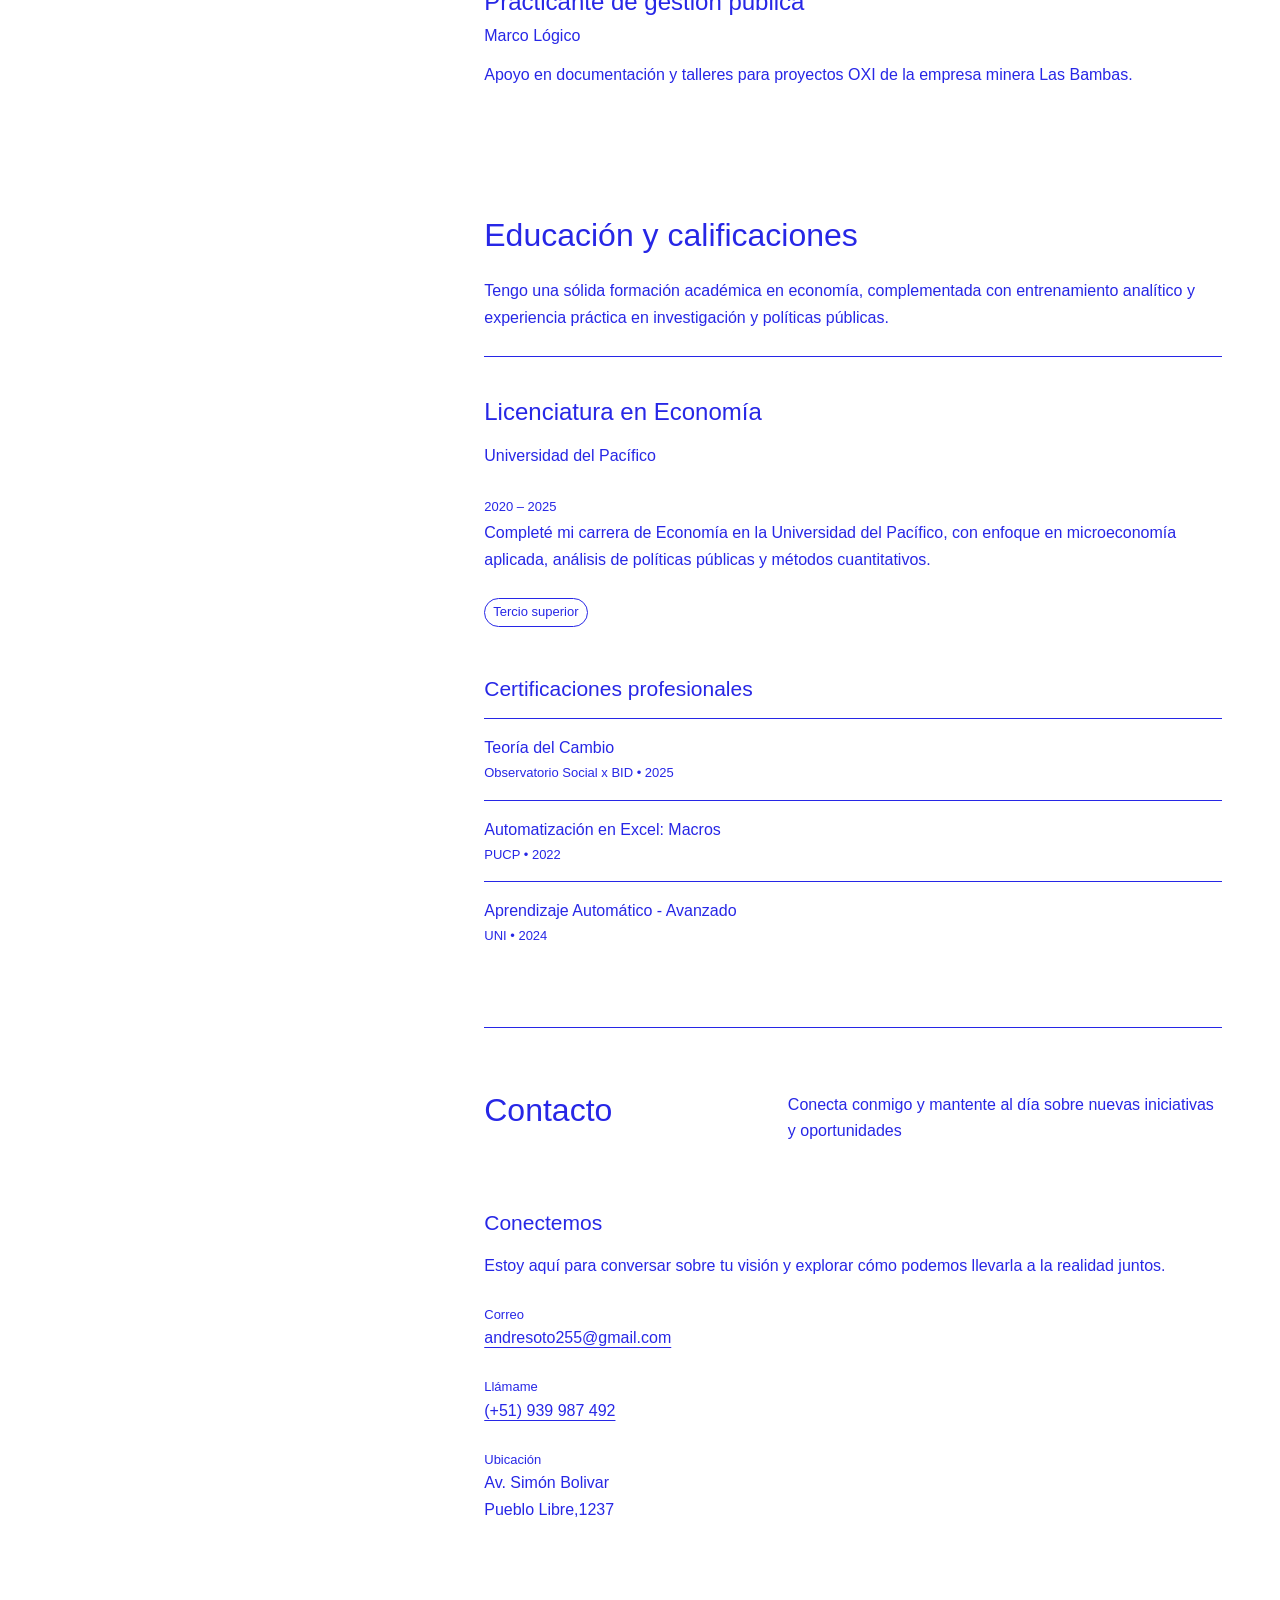
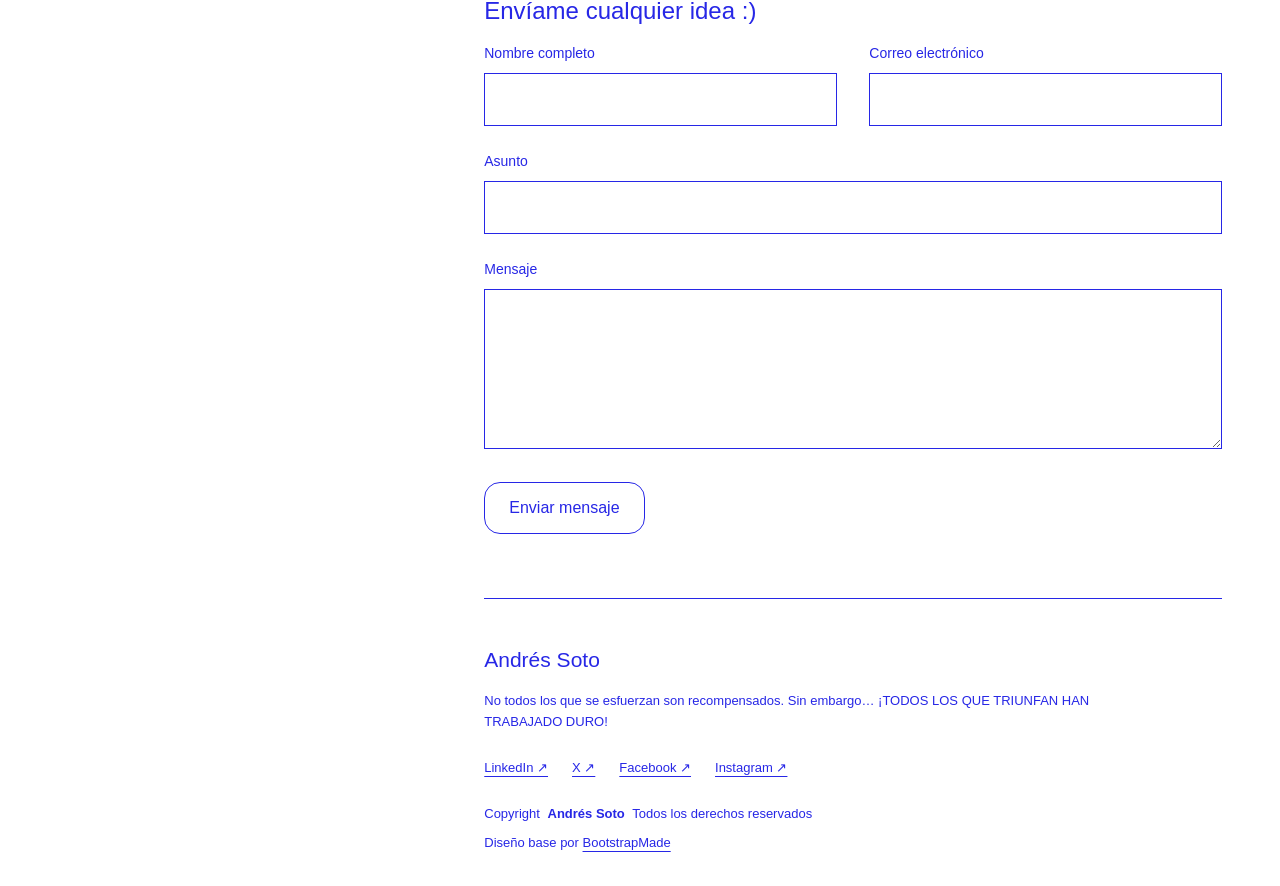
==== commit 7f8ce982: "Redesign bilingual portfolio with violet editorial layout" ====
--- a/index-es.html
+++ b/index-es.html
@@ -1,980 +1,592 @@
-<!DOCTYPE html>
-<html lang="es">
-
-<head>
-  <meta charset="utf-8">
-  <meta content="width=device-width, initial-scale=1.0" name="viewport">
-  <title>Andrés Soto | Economista y Analista de Datos</title>
-  <meta name="description" content="Economista de políticas públicas y analista de datos especializado en regulación económica, agua y saneamiento, econometría aplicada y ciencia de datos.">
-  <meta name="keywords" content="economista, políticas públicas, data analyst, econometría, agua y saneamiento, Perú">
-
-  <!-- Favicons -->
-  <link href="assets/img/favicon.png" rel="icon">
-  <link href="assets/img/apple-touch-icon.png" rel="apple-touch-icon">
-
-  <!-- Fonts -->
-  <link href="https://fonts.googleapis.com" rel="preconnect">
-  <link href="https://fonts.gstatic.com" rel="preconnect" crossorigin>
-  <link href="https://fonts.googleapis.com/css2?family=Roboto:ital,wght@0,100;0,300;0,400;0,500;0,700;0,900;1,100;1,300;1,400;1,500;1,700;1,900&family=Raleway:ital,wght@0,100;0,200;0,300;0,400;0,500;0,600;0,700;0,800;0,900;1,100;1,200;1,300;1,400;1,500;1,600;1,700;1,800;1,900&family=Ubuntu:ital,wght@0,300;0,400;0,500;0,700;1,300;1,400;1,500;1,700&display=swap" rel="stylesheet">
-
-  <!-- Vendor CSS Files -->
-  <link href="assets/vendor/bootstrap/css/bootstrap.min.css" rel="stylesheet">
-  <link href="assets/vendor/bootstrap-icons/bootstrap-icons.css" rel="stylesheet">
-  <link href="assets/vendor/aos/aos.css" rel="stylesheet">
-  <link href="assets/vendor/glightbox/css/glightbox.min.css" rel="stylesheet">
-  <link href="assets/vendor/swiper/swiper-bundle.min.css" rel="stylesheet">
-
-  <!-- Main CSS File -->
-  <link href="assets/css/main.css" rel="stylesheet">
-
-  <!-- =======================================================
-  * Template Name: MyPage
-  * Template URL: https://bootstrapmade.com/mypage-bootstrap-personal-template/
-  * Updated: Sep 20 2025 with Bootstrap v5.3.8
-  * Author: BootstrapMade.com
-  * License: https://bootstrapmade.com/license/
-  ======================================================== -->
-</head>
-
-<body class="index-page">
-
-  <header id="header" class="header dark-background d-flex flex-column justify-content-between">
-    <i class="header-toggle d-xl-none bi bi-list"></i>
-
-    <div class="header-top">
-      <div class="profile-img">
-        <img src="assets/img/profile/Imagen.png" alt="Foto de perfil de Andrés Soto" class="img-fluid">
-      </div>
-
-      <a href="index.html" class="logo d-flex align-items-center justify-content-center">
-        <!-- Uncomment the line below if you also wish to use an image logo -->
-        <!-- <img src="assets/img/logo.webp" alt=""> -->
-        <h1 class="sitename" style="font-size: 40px; font-weight: 800;">
-          Andrés Soto
-        </h1>
-      </a>
-
-    </div>
-
-    <nav id="navmenu" class="navmenu">
-      <ul>
-        <li><a href="index.html"><i class="bi bi-translate navicon"></i> EN</a></li>
-        <li><a href="#hero" class="active"><i class="bi bi-house navicon"></i>Inicio</a></li>
-        <li><a href="#about"><i class="bi bi-person navicon"></i> Sobre mí</a></li>
-        <li><a href="#resume"><i class="bi bi-file-earmark-text navicon"></i> Resumen</a></li>
-        <li><a href="#contact"><i class="bi bi-envelope navicon"></i> Contacto</a></li>
-      </ul>
-    </nav>
-
-    <div class="social-links text-center">
-      <a href="https://x.com/TicseSoto" class="twitter" target="_blank" rel="noopener noreferrer" aria-label="Perfil de X de Andrés Soto"><i class="bi bi-twitter-x"></i></a>
-      <a href="https://www.facebook.com/profile.php?id=100013566168697" class="facebook" target="_blank" rel="noopener noreferrer" aria-label="Perfil de Facebook de Andrés Soto"><i class="bi bi-facebook"></i></a>
-      <a href="https://www.instagram.com/andres___255/" class="instagram" target="_blank" rel="noopener noreferrer" aria-label="Perfil de Instagram de Andrés Soto"><i class="bi bi-instagram"></i></a>
-      <a href="https://www.linkedin.com/in/andres-joaquin-soto-ticse-630812238/" class="linkedin" target="_blank" rel="noopener noreferrer" aria-label="Perfil de LinkedIn de Andrés Soto"><i class="bi bi-linkedin"></i></a>
-    </div>
-  </header>
-
-  <main class="main">
-
-    <!-- Hero Section -->
-    <section id="hero" class="hero section">
-
-      <div class="container" data-aos="fade-up" data-aos-delay="100">
-
-        <div class="row align-items-center">
-          <div class="col-lg-6 order-2 order-lg-1">
-            <div class="hero-content">
-              <h1 data-aos="fade-up" data-aos-delay="200">
-                Economista de Políticas Públicas y
-                <span class="accent-text">Científico de Datos</span>
-              </h1>
-              <p class="hero-description" data-aos="fade-up" data-aos-delay="300">
-              Soy un economista peruano que trabaja en la intersección de las políticas públicas, la regulación económica y el sector de agua y saneamiento. Mi enfoque se basa en métodos cuantitativos rigurosos—econometría aplicada, ciencia de datos y aprendizaje automático—con los que analizo bases de datos a gran escala y encuestas nacionales para apoyar decisiones basadas en evidencia.<br><br>
-              Mi experiencia incluye el diseño de estructuras tarifarias, la evaluación de portafolios de inversión pública y la investigación aplicada en sistemas rurales de agua, con énfasis en prácticas de cloración y determinantes institucionales de la sostenibilidad del servicio.
+<!DOCTYPE html>
+<html lang="es">
+
+<head>
+  <meta charset="utf-8">
+  <meta content="width=device-width, initial-scale=1.0" name="viewport">
+  <title>Andrés Soto | Economista y Analista de Datos</title>
+  <meta name="description" content="Economista de políticas públicas y analista de datos especializado en regulación económica, agua y saneamiento, econometría aplicada y ciencia de datos.">
+  <meta name="keywords" content="economista, políticas públicas, data analyst, econometría, agua y saneamiento, Perú">
+
+  <!-- Favicons -->
+  <link href="assets/img/favicon.png" rel="icon">
+  <link href="assets/img/apple-touch-icon.png" rel="apple-touch-icon">
+
+    <!-- Vendor CSS Files -->
+  <link href="assets/vendor/bootstrap/css/bootstrap.min.css" rel="stylesheet">
+
+  <!-- Main CSS File -->
+  <link href="assets/css/editorial.css" rel="stylesheet">
+
+  <!-- =======================================================
+  * Template Name: MyPage
+  * Template URL: https://bootstrapmade.com/mypage-bootstrap-personal-template/
+  * Updated: Sep 20 2025 with Bootstrap v5.3.8
+  * Author: BootstrapMade.com
+  * License: https://bootstrapmade.com/license/
+  ======================================================== -->
+</head>
+
+<body class="index-page">
+
+<a class="skip-link" href="#hero">Saltar al contenido</a>
+  <header class="brand-panel">
+    <a class="wordmark" href="#hero">ANDRÉS SOTO <span>ECONOMÍA · DATOS · POLÍTICAS PÚBLICAS</span></a>
+    <img class="globe" src="assets/img/editorial-globe.svg" alt="" width="400" height="400">
+    <div class="brand-bottom"><span>LIMA, PERÚ</span><span>DISPONIBLE PARA PROYECTOS</span></div>
+  </header>
+
+  <main class="main">
+
+    <!-- Hero Section -->
+<section id="hero" class="hero section">
+    <div class="page-tools"><span>PORTAFOLIO PROFESIONAL</span><nav aria-label="Idioma"><a href="index-es.html" aria-current="page">ES</a> / <a href="index.html" >EN</a></nav></div>
+    <p class="eyebrow">Hola, soy Andrés Soto</p>
+    <h1>Economía y datos<br>para decisiones<br>con impacto público.</h1>
+    <p class="hero-role">Economista de Políticas Públicas &amp; Científico de Datos</p>
+    <p class="hero-description">
+              Soy un economista peruano que trabaja en la intersección de las políticas públicas, la regulación económica y el sector de agua y saneamiento. Mi enfoque se basa en métodos cuantitativos rigurosos—econometría aplicada, ciencia de datos y aprendizaje automático—con los que analizo bases de datos a gran escala y encuestas nacionales para apoyar decisiones basadas en evidencia.<br><br>
+              Mi experiencia incluye el diseño de estructuras tarifarias, la evaluación de portafolios de inversión pública y la investigación aplicada en sistemas rurales de agua, con énfasis en prácticas de cloración y determinantes institucionales de la sostenibilidad del servicio.
               </p>
-              <div class="hero-actions" data-aos="fade-up" data-aos-delay="400">
-                <a href="#contact" class="btn-secondary">Contáctame</a>
-              </div>
-              <div class="hero-stats" data-aos="fade-up" data-aos-delay="500">
-                <div class="stat-item">
-                  <span class="stat-number">8+</span>
-                  <span class="stat-label">Proyectos completados</span>
-                </div>
-                <div class="stat-item">
-                  <span class="stat-number">1.5+</span>
-                  <span class="stat-label">Años de experiencia</span>
-                </div>
-                <div class="stat-item">
-                  <span class="stat-number">2+</span>
-                  <span class="stat-label">Proyectos en curso</span>
-                </div>
-              </div>
-            </div>
-          </div>
-
-          <div class="col-lg-6 order-1 order-lg-2">
-            <div class="hero-image" data-aos="fade-up" data-aos-delay="300">
-              <div class="image-wrapper">
-                <img src="assets/img/profile/Imagen-2.png" alt="Andrés Soto, economista y analista de datos" class="img-fluid main-image">
-                <div class="floating-card card-1" data-aos="fade-up" data-aos-delay="600">
-                  <i class="bi-journal-text"></i>
-                  <span>Investigación</span>
-                </div>
-                <div class="floating-card card-2" data-aos="fade-up" data-aos-delay="700">
-                  <i class="bi-graph-up"></i>
-                  <span>Economía pública</span>
-                </div>
-                <div class="floating-card card-3" data-aos="fade-up" data-aos-delay="800">
-                  <i class="bi-diagram-3"></i>
-                  <span>Aprendizaje Automático</span>
-                </div>
-              </div>
-            </div>
-          </div>
-        </div>
-
-      </div>
-
-    </section><!-- /Hero Section -->
-
-    <!-- Sobre mí Section -->
-    <section id="about" class="about section">
-
-      <div class="container" data-aos="fade-up" data-aos-delay="100">
-
-        <div class="row justify-content-center">
-          <div class="col-lg-10">
-
-            <div class="intro-header text-center" data-aos="fade-up" data-aos-delay="150">
-              <h1>Hola, soy Andrés Soto</h1>
-              <p class="subtitle">Economista de Políticas Públicas  &amp; Científico de Datos</p>
-            </div>
-
-            <div class="main-content-wrapper">
-              <div class="row align-items-start">
-
-                <div class="col-lg-4" data-aos="fade-right" data-aos-delay="200">
-                  <div class="profile-section">
-                    <div class="profile-image-container">
-                      <img src="assets/img/profile/imagen_3.png" class="img-fluid" alt="Andrés Soto">
-                    </div>
-                    <div class="profile-meta">
-                      <div class="location">
-                        <i class="bi bi-geo-alt"></i>
-                        <span>Lima, Perú </span>
-                      </div>
-                      <div class="status">
-                        <div class="status-indicator"></div>
-                        <span>Disponible para proyectos</span>
-                      </div>
-                    </div>
-                  </div>
-                </div>
-
-                <div class="col-lg-8" data-aos="fade-left" data-aos-delay="250">
-                  <div class="content-area">
-                    <div class="story-block">
-                      <p class="lead-text">Soy un economista peruano que trabaja en la intersección de las políticas públicas, la regulación económica y el sector de agua y saneamiento. Mi trabajo se basa en análisis cuantitativo riguroso—econometría aplicada, ciencia de datos y aprendizaje automático—mediante el cual analizo bases de datos a gran escala y encuestas nacionales para apoyar decisiones basadas en evidencia.</p>
-
-                      <p>He liderado el desarrollo de portafolios de inversión y la planificación financiera para iniciativas sectoriales de gran escala, así como el diseño de modelos tarifarios para servicios de agua y alcantarillado. Mi investigación se centra en sistemas rurales de agua, especialmente en prácticas de cloración y factores institucionales que determinan la sostenibilidad del servicio. Me impulsa un fuerte compromiso con el impacto público, buscando contribuir al diseño de políticas que reduzcan brechas de infraestructura y promuevan un desarrollo equitativo y sostenible.</p>
-                    </div>
-                    
-
-                    <div class="expertise-grid">
-                      <div class="expertise-item" data-aos="zoom-in" data-aos-delay="300">
-                        <div class="expertise-icon">
-                          <i class="bi bi-lightbulb"></i>
-                        </div>
-                        <div class="expertise-content">
-                          <h4>Pensamiento estratégico</h4>
-                          <p>Aborda los desafíos con enfoque estratégico, analiza situaciones con rapidez e identifica soluciones efectivas e innovadoras que generan valor.</p>
-                        </div>
-                      </div>
-
-                      <div class="expertise-item" data-aos="zoom-in" data-aos-delay="350">
-                        <div class="expertise-icon">
-                          <i class="bi-list-check"></i>
-                        </div>
-                        <div class="expertise-content">
-                          <h4>Metodología ágil y trazable</h4>
-                          <p>Mantengo una trazabilidad metodológica clara que garantiza transparencia, rendición de cuentas y continuidad entre proyectos.</p>
-                        </div>
-                      </div>
-
-                      <div class="expertise-item" data-aos="zoom-in" data-aos-delay="400">
-                        <div class="expertise-icon">
-                          <i class="bi-rocket"></i>
-                        </div>
-                        <div class="expertise-content">
-                          <h4>Proactividad</h4>
-                          <p>Identifico oportunidades de mejora de forma autónoma y tomo la iniciativa para implementar soluciones efectivas.</p>
-                        </div>
-                      </div>
-                    </div>
-
-                    <div class="philosophy-quote" data-aos="fade-up" data-aos-delay="450">
-                      <div class="quote-mark">"</div>
-                      <p>No todos los que se esfuerzan son recompensados. Sin embargo… ¡TODOS LOS QUE TRIUNFAN HAN TRABAJADO DURO!</p>
-                    </div>
-
-                  </div>
-                </div>
-
-              </div>
-            </div>
-
-            <div class="bottom-section" data-aos="fade-up" data-aos-delay="500">
-              <div class="row align-items-center">
-                <div class="col-lg-6">
-                  <div class="collaboration-text">
-                    <h3>¿Te gustaría iniciar un nuevo proyecto?</h3>
-                    <p>Si encontraste interesante mi trabajo o tienes ideas para compartir, no dudes en escribirme: muchos pequeños vientos pueden formar un gran cambio.</p>
-                  </div>
-                </div>
-                <div class="col-lg-6">
-                  <div class="action-buttons">
-                    <a href="#contact" class="btn-custom secondary">Iniciar un proyecto</a>
-                  </div>
-                </div>
-              </div>
-            </div>
-
-          </div>
-        </div>
-
-      </div>
-
-    </section><!-- /Sobre mí Section -->
-
-    <!-- Stats Section -->
-    <section id="stats" class="stats section light-background">
-
-      <div class="container" data-aos="fade-up" data-aos-delay="100">
-
-        <div class="row justify-content-center">
-          <div class="col-lg-10">
-
-            <div class="stats-grid">
-              <div class="stat-item" data-aos="fade-up" data-aos-delay="200">
-                <div class="stat-number">
-                  <span data-purecounter-start="0" data-purecounter-end="14" data-purecounter-duration="1" class="purecounter"></span>
-                </div>
-                <p class="stat-label">Participaciones en proyectos (totales e intermedias)</p>
-              </div>
-
-              <div class="stat-item" data-aos="fade-up" data-aos-delay="3">
-                <div class="stat-number">
-                  <span data-purecounter-start="0" data-purecounter-end="3" data-purecounter-duration="1" class="purecounter"></span>
-                </div>
-                <p class="stat-label">Países con los que he colaborado</p>
-              </div>
-
-              <div class="stat-item" data-aos="fade-up" data-aos-delay="400">
-                <div class="stat-number">
-                  <span data-purecounter-start="0" data-purecounter-end="4" data-purecounter-duration="1" class="purecounter"></span>
-                </div>
-                <p class="stat-label">Investigaciones</p>
-              </div>
-            </div>
-
-            <div class="achievements-row" data-aos="fade-up" data-aos-delay="500">
-              <div class="achievement">
-                <div class="achievement-icon">
-                  <i class="bi bi-award"></i>
-                </div>
-                <div class="achievement-content">
-                  <h4>Reconocimiento</h4>
-                  <p>Contribuyente clave en cada proyecto</p>
-                </div>
-              </div>
-
-              <div class="achievement">
-                <div class="achievement-icon">
-                  <i class="bi bi-lightbulb"></i>
-                </div>
-                <div class="achievement-content">
-                  <h4>Innovación</h4>
-                  <p>Siempre buscando herramientas eficientes en tiempo y recursos</p>
-                </div>
-              </div>
-
-              <div class="achievement">
-                <div class="achievement-icon">
-                  <i class="bi bi-people"></i>
-                </div>
-                <div class="achievement-content">
-                  <h4>Liderazgo</h4>
-                  <p>Liderando iniciativas estratégicas dentro de proyectos</p>
-                </div>
-              </div>
-            </div>
-
-          </div>
-        </div>
-
-      </div>
-
-    </section><!-- /Stats Section -->
-
-    <!-- Habilidades Section -->
-    <section id="skills" class="skills section">
-
-      <!-- Section Title -->
-      <div class="container section-title" data-aos="fade-up">
-        <h2>Habilidades</h2>
-        <p>Me considero un profesional integral con sólidas capacidades analíticas y contextuales, desarrolladas a partir de la experiencia en diseño de políticas públicas y análisis cuantitativo. Mi trabajo va más allá de producir resultados numéricos; implica comprender con detalle los factores institucionales, sociales y de comportamiento que influyen en la efectividad de las intervenciones públicas. Esta perspectiva ha sido clave en mis contribuciones al desarrollo de marcos de Teoría del Cambio e instrumentos de política, donde combinar análisis empírico riguroso con una lectura realista de las restricciones del entorno es esencial para lograr impacto sostenible.</p>
-      </div><!-- End Section Title -->
-
-      <div class="container" data-aos="fade-up" data-aos-delay="100">
-
-        <div class="row justify-content-center">
-          <div class="col-lg-10">
-            <div class="intro-content text-center mb-5" data-aos="fade-up" data-aos-delay="150">
-              <p class="lead-text">Dominio logrado mediante exploración continua y mejora constante</p>
-            </div>
-          </div>
-        </div>
-
-        <div class="row">
-          <div class="col-lg-8">
-            <div class="skills-container">
-
-              <div class="skill-category skills-animation" data-aos="fade-up" data-aos-delay="200">
-                <div class="category-header">
-                  <h3 class="category-title">Experiencia técnica</h3>
-                  <p class="category-subtitle">Habilidades técnicas y de desarrollo clave</p>
-                </div>
-                <div class="skills-list">
-                  <div class="skill-row">
-                    <div class="skill-info">
-                      <span class="skill-name">Sistematización de información (fuentes bibliográficas y caracterización de fuentes)</span>
-                      <span class="skill-percentage">90%</span>
-                    </div>
-                    <div class="progress">
-                      <div class="progress-bar" role="progressbar" aria-valuenow="90" aria-valuemin="0" aria-valuemax="100"></div>
-                    </div>
-                  </div>
-                  <div class="skill-row">
-                    <div class="skill-info">
-                      <span class="skill-name">Redacción de informes y documentos oficiales</span>
-                      <span class="skill-percentage">70%</span>
-                    </div>
-                    <div class="progress">
-                      <div class="progress-bar" role="progressbar" aria-valuenow="70" aria-valuemin="0" aria-valuemax="100"></div>
-                    </div>
-                  </div>
-                  <div class="skill-row">
-                    <div class="skill-info">
-                      <span class="skill-name">Diseño de bases de datos</span>
-                      <span class="skill-percentage">100%</span>
-                    </div>
-                    <div class="progress">
-                      <div class="progress-bar" role="progressbar" aria-valuenow="100" aria-valuemin="0" aria-valuemax="100"></div>
-                    </div>
-                  </div>
-                </div>
-              </div>
-
-              <div class="skill-category skills-animation" data-aos="fade-up" data-aos-delay="250">
-                <div class="category-header">
-                  <h3 class="category-title">Análisis de datos</h3>
-                  <p class="category-subtitle">Más allá de las funciones</p>
-                </div>
-                <div class="skills-list">
-                  <div class="skill-row">
-                    <div class="skill-info">
-                      <span class="skill-name">Adaptación y estandarización de bases de datos</span>
-                      <span class="skill-percentage">80%</span>
-                    </div>
-                    <div class="progress">
-                      <div class="progress-bar" role="progressbar" aria-valuenow="70" aria-valuemin="0" aria-valuemax="100"></div>
-                    </div>
-                  </div>
-                  <div class="skill-row">
-                    <div class="skill-info">
-                      <span class="skill-name">Desarrollo de modelos supervisados y no supervisados</span>
-                      <span class="skill-percentage">70%</span>
-                    </div>
-                    <div class="progress">
-                      <div class="progress-bar" role="progressbar" aria-valuenow="70" aria-valuemin="0" aria-valuemax="100"></div>
-                    </div>
-                  </div>
-                  <div class="skill-row">
-                    <div class="skill-info">
-                      <span class="skill-name">Elaboración de estadística descriptiva y visualización de datos</span>
-                      <span class="skill-percentage">80%</span>
-                    </div>
-                    <div class="progress">
-                      <div class="progress-bar" role="progressbar" aria-valuenow="80" aria-valuemin="0" aria-valuemax="100"></div>
-                    </div>
-                  </div>
-                  <div class="skill-row">
-                    <div class="skill-info">
-                      <span class="skill-name">Desarrollo de sistemas automatizados</span>
-                      <span class="skill-percentage">100%</span>
-                    </div>
-                    <div class="progress">
-                      <div class="progress-bar" role="progressbar" aria-valuenow="100" aria-valuemin="0" aria-valuemax="100"></div>
-                    </div>
-                  </div>
-                </div>
-              </div>
-
-              <div class="skill-category skills-animation" data-aos="fade-up" data-aos-delay="300">
-                <div class="category-header">
-                  <h3 class="category-title">Liderazgo estratégico</h3>
-                  <p class="category-subtitle">Gestión y estrategia </p>
-                </div>
-                <div class="skills-list">
-                  <div class="skill-row">
-                    <div class="skill-info">
-                      <span class="skill-name">Gestión de proyectos</span>
-                      <span class="skill-percentage">80%</span>
-                    </div>
-                    <div class="progress">
-                      <div class="progress-bar" role="progressbar" aria-valuenow="80" aria-valuemin="0" aria-valuemax="100"></div>
-                    </div>
-                  </div>
-                  <div class="skill-row">
-                    <div class="skill-info">
-                      <span class="skill-name">Coordinación de equipos</span>
-                      <span class="skill-percentage">70%</span>
-                    </div>
-                    <div class="progress">
-                      <div class="progress-bar" role="progressbar" aria-valuenow="70" aria-valuemin="0" aria-valuemax="100"></div>
-                    </div>
-                  </div>
-                  <div class="skill-row">
-                    <div class="skill-info">
-                      <span class="skill-name">Planificación estratégica</span>
-                      <span class="skill-percentage">80%</span>
-                    </div>
-                    <div class="progress">
-                      <div class="progress-bar" role="progressbar" aria-valuenow="80" aria-valuemin="0" aria-valuemax="100"></div>
-                    </div>
-                  </div>
-                </div>
-              </div>
-
-            </div>
-          </div>
-
-          <div class="col-lg-4">
-            <div class="skills-sidebar">
-
-              <div class="expertise-highlight" data-aos="fade-up" data-aos-delay="350">
-                <div class="highlight-icon">
-                  <i class="bi bi-trophy"></i>
-                </div>
-                <h4 class="highlight-title">Años de experiencia</h4>
-                <div class="experience-number">
-                  <span data-purecounter-start="1.5" data-purecounter-end="1" data-purecounter-duration="1" class="purecounter"></span>
-                  <span class="experience-label">Años</span>
-                </div>
-                <p class="highlight-description">Dedicado a perfeccionar el liderazgo de proyectos y la resolución estratégica de problemas en contextos del sector público.</p>
-              </div>
-
-              <div class="technologies-section" data-aos="fade-up" data-aos-delay="400">
-                <h5 class="tech-title">Herramientas técnicas (Ciencia de datos)</h5>
-                <div class="tech-stack">
-                  <div class="tech-item">
-                    <i class="bi bi-terminal"></i>
-                    <span>Python</span>
-                  </div>
-                  <div class="tech-item">
-                    <i class="bi bi-graph-up"></i>
-                    <span>RStudio</span>
-                  </div>
-                  <div class="tech-item">
-                    <i class="bi bi-table"></i>
-                    <span>Stata</span>
-                  </div>
-                  <div class="tech-item">
-                    <i class="bi bi-cpu"></i>
-                    <span>Julia</span>
-                  </div>
-                  <div class="tech-item">
-                    <i class="bi bi-journal-text"></i>
-                    <span>LaTeX</span>
-                  </div>
-                  <div class="tech-item">
-                    <i class="bi bi-pie-chart"></i>
-                    <span>Power BI</span>
-                  </div>
-                    <div class="tech-item">
-                    <i class="bi bi-grid-3x3-gap"></i>
-                    <span>Excel</span>
-                  </div>
-                </div>
-              </div>
-
-              <div class="achievements-section" data-aos="fade-up" data-aos-delay="450">
-                <h5 class="achievements-title">Logros recientes</h5>
-                <div class="achievement-list">
-                  <div class="achievement-item">
-                    <div class="achievement-date">2025</div>
-                    <div class="achievement-text">Certificación en Teoría del Cambio para la Gestión del Desarrollo – Banco Interamericano de Desarrollo </div>
-                  </div>
-                  <div class="achievement-item">
-                    <div class="achievement-date">2025</div>
-                    <div class="achievement-text">Licenciatura en Economía – Universidad del Pacífico </div>
-                  </div>
-                  <div class="achievement-item">
-                    <div class="achievement-date">2025</div>
-                    <div class="achievement-text">Lanzamiento de mi emprendimiento de panadería y pastelería </div>
-                  </div>
-                </div>
-              </div>
-
-            </div>
-          </div>
-        </div>
-
-      </div>
-
-    </section><!-- /Habilidades Section -->
-
-    <!-- Resumen Section -->
-    <section id="resume" class="resume section">
-
-      <!-- Section Title -->
-      <div class="container section-title" data-aos="fade-up">
-        <h2>Resumen</h2>
-        <p>Soy un profesional en economía en formación, con experiencia inicial en políticas públicas y proyectos de agua y saneamiento. Aplico sólidas habilidades analíticas y comunicación clara para apoyar investigación, coordinación de proyectos y entregables orientados a política pública.</p>
-      </div><!-- End Section Title -->
-
-      <div class="container" data-aos="fade-up" data-aos-delay="100">
-
-        <div class="row align-items-start">
-          <div class="col-lg-5" data-aos="fade-right" data-aos-delay="200">
-            <div class="professional-journey">
-              <div class="section-intro">
-                <div class="icon-wrapper">
-                  <i class="bi bi-briefcase-fill"></i>
-                </div>
-                <h2>Experiencia profesional</h2>
-                <p></p>
-              </div>
-
-              <div class="experience-timeline">
-                <div class="timeline-item" data-aos="fade-up" data-aos-delay="300">
-                  <div class="timeline-dot"></div>
-                  <div class="timeline-content">
-                    <div class="position-meta">
-                      <span class="timeline-year">2024 - Actualidad</span>
-                    </div>
-                    <h3>Analista de gestión pública </h3>
-                    <h4>VVVM Consulting</h4>
-                    <p>En mi primer año de experiencia profesional, avanzo de manera constante desarrollando capacidades técnicas y estratégicas. Apoyo la elaboración de estudios de política, notas analíticas y presentaciones relacionadas con agua potable y saneamiento. Mi rol incluye asistir proyectos de consultoría en curso, estructurar recomendaciones basadas en evidencia y colaborar estrechamente con consultores senior.</p>
-                    <div class="key-achievements">
-                      <span class="achievement-tag">Liderazgo de equipos</span>
-                      <span class="achievement-tag">Planificación estratégica</span>
-                      <span class="achievement-tag">Compromiso</span>
-                    </div>
-                  </div>
-                </div>
-                <div class="timeline-item" data-aos="fade-up" data-aos-delay="400">
-                  <div class="timeline-dot"></div>
-                  <div class="timeline-content">
-                    <div class="position-meta">
-                      <span class="timeline-year">2024 - 2024</span>
-                    </div>
-                    <h3>Practicante de gestión pública</h3>
-                    <h4>Marco Lógico</h4>
-                    <p>Apoyo en documentación y talleres para proyectos OXI de la empresa minera Las Bambas.</p>
-                  </div>
-                </div>
-              </div>
-            </div>
-          </div>
-
-          <div class="col-lg-7" data-aos="fade-left" data-aos-delay="200">
-            <div class="education-skills">
-              <div class="section-intro">
-                <div class="icon-wrapper">
-                  <i class="bi bi-mortarboard-fill"></i>
-                </div>
-                <h2>Educación y calificaciones</h2>
-                <p>Tengo una sólida formación académica en economía, complementada con entrenamiento analítico y experiencia práctica en investigación y políticas públicas.</p>
-              </div>
-
-              <div class="education-grid">
-                <div class="education-card primary" data-aos="zoom-in" data-aos-delay="300">
-                  <div class="education-header">
-                    <div class="degree-icon">
-                      <i class="bi bi-award"></i>
-                    </div>
-                    <div class="degree-info">
-                      <h3>Licenciatura en Economía</h3>
-                      <p class="institution">Universidad del Pacífico</p>
-                      <span class="graduation-year">2020 – 2025</span>
-                    </div>
-                  </div>
-                  <div class="education-details">
-                    <p>Completé mi carrera de Economía en la Universidad del Pacífico, con enfoque en microeconomía aplicada, análisis de políticas públicas y métodos cuantitativos.</p>
-                    <div class="honors">
-                      <span class="honor-badge">Tercio superior</span>
-                    </div>
-                  </div>
-                </div>
-                <div class="certification-section" data-aos="fade-up" data-aos-delay="400">
-                  <h4>Certificaciones profesionales</h4>
-                  <div class="certifications">
-                    <div class="cert-item">
-                      <i class="bi bi-patch-check"></i>
-                      <div class="cert-details">
-                        <span class="cert-name">Teoría del Cambio</span>
-                        <span class="cert-provider">Observatorio Social x BID • 2025</span>
-                      </div>
-                    </div>
-                    <div class="cert-item">
-                      <i class="bi bi-patch-check"></i>
-                      <div class="cert-details">
-                        <span class="cert-name">Automatización en Excel: Macros</span>
-                        <span class="cert-provider">PUCP • 2022</span>
-                      </div>
-                    </div>
-                    <div class="cert-item">
-                      <i class="bi bi-patch-check"></i>
-                      <div class="cert-details">
-                        <span class="cert-name">Aprendizaje Automático - Avanzado</span>
-                        <span class="cert-provider">UNI • 2024</span>
-                      </div>
-                    </div>
-                  </div>
-                </div>
-              </div>
-            </div>
-          </div>
-        </div>
-
-      </div>
-
-    </section><!-- /Resumen Section -->
-
-    <!-- Portfolio Section -- (BORRAR ESTE COMENTARIO, PARA VOLVER A ARREGLAR EL CODIGO COLOCAR >)
-    <section id="portfolio" class="portfolio section">
-
-      <!-- Section Title -- (BORRAR ESTE COMENTARIO, PARA VOLVER A ARREGLAR EL CODIGO COLOCAR >)
-      <div class="container section-title" data-aos="fade-up">
-        <h2>Portfolio</h2>
-        <p>Magnam dolores commodi suscipit. Necessitatibus eius consequatur ex aliquid fuga eum quidem. Sit sint consectetur velit. Quisquam quos quisquam cupiditate. Et nemo qui impedit suscipit alias ea. Quia fugiat sit in iste officiis commodi quidem hic quas.</p>
-      </div><!-- End Section Title -- (BORRAR ESTE COMENTARIO, PARA VOLVER A ARREGLAR EL CODIGO COLOCAR >)
-
-      <div class="container" data-aos="fade-up" data-aos-delay="100">
-
-        <div class="isotope-layout" data-default-filter="*" data-layout="masonry" data-sort="original-order">
-
-          <div class="filters-wrapper" data-aos="fade-up" data-aos-delay="200">
-            <ul class="portfolio-filters isotope-filters">
-              <li data-filter="*" class="filter-active">All Work</li>
-              <li data-filter=".filter-branding">Branding</li>
-              <li data-filter=".filter-web">Web Design</li>
-              <li data-filter=".filter-photography">Photography</li>
-              <li data-filter=".filter-print">Print Design</li>
-            </ul>
-          </div>
-
-          <div class="row gy-5 portfolio-container isotope-container" data-aos="fade-up" data-aos-delay="300">
-
-            <div class="col-lg-6 portfolio-item isotope-item filter-branding">
-              <div class="portfolio-card">
-                <div class="portfolio-image">
-                  <img src="assets/img/portfolio/portfolio-3.webp" class="img-fluid" alt="Brand Identity Project" loading="lazy">
-                  <div class="portfolio-overlay">
-                    <div class="portfolio-actions">
-                      <a href="assets/img/portfolio/portfolio-3.webp" class="glightbox action-btn preview-btn" title="Elemental Branding"><i class="bi bi-eye"></i></a>
-                      <a href="portfolio-details.html" class="action-btn details-btn" title="View Project"><i class="bi bi-arrow-up-right"></i></a>
-                    </div>
-                  </div>
-                </div>
-                <div class="portfolio-content">
-                  <div class="portfolio-meta">
-                    <span class="portfolio-category">Brand Identity</span>
-                    <span class="portfolio-year">2024</span>
-                  </div>
-                  <h3 class="portfolio-title">Elemental Branding</h3>
-                  <p class="portfolio-description">Comprehensive brand identity design focusing on natural elements and sustainable business practices.</p>
-                </div>
-              </div>
-            </div><!-- End Portfolio Item -- (BORRAR ESTE COMENTARIO, PARA VOLVER A ARREGLAR EL CODIGO COLOCAR >)
-
-            <div class="col-lg-6 portfolio-item isotope-item filter-web">
-              <div class="portfolio-card">
-                <div class="portfolio-image">
-                  <img src="assets/img/portfolio/portfolio-7.webp" class="img-fluid" alt="Digital Platform" loading="lazy">
-                  <div class="portfolio-overlay">
-                    <div class="portfolio-actions">
-                      <a href="assets/img/portfolio/portfolio-7.webp" class="glightbox action-btn preview-btn" title="Digital Workspace"><i class="bi bi-eye"></i></a>
-                      <a href="portfolio-details.html" class="action-btn details-btn" title="View Project"><i class="bi bi-arrow-up-right"></i></a>
-                    </div>
-                  </div>
-                </div>
-                <div class="portfolio-content">
-                  <div class="portfolio-meta">
-                    <span class="portfolio-category">Web Application</span>
-                    <span class="portfolio-year">2024</span>
-                  </div>
-                  <h3 class="portfolio-title">Digital Workspace</h3>
-                  <p class="portfolio-description">Modern web application designed for remote collaboration with intuitive user experience and clean aesthetics.</p>
-                </div>
-              </div>
-            </div><!-- End Portfolio Item -- (BORRAR ESTE COMENTARIO, PARA VOLVER A ARREGLAR EL CODIGO COLOCAR >)
-
-            <div class="col-lg-6 portfolio-item isotope-item filter-photography">
-              <div class="portfolio-card">
-                <div class="portfolio-image">
-                  <img src="assets/img/portfolio/portfolio-portrait-3.webp" class="img-fluid" alt="Urban Photography" loading="lazy">
-                  <div class="portfolio-overlay">
-                    <div class="portfolio-actions">
-                      <a href="assets/img/portfolio/portfolio-portrait-3.webp" class="glightbox action-btn preview-btn" title="Urban Narratives"><i class="bi bi-eye"></i></a>
-                      <a href="portfolio-details.html" class="action-btn details-btn" title="View Project"><i class="bi bi-arrow-up-right"></i></a>
-                    </div>
-                  </div>
-                </div>
-                <div class="portfolio-content">
-                  <div class="portfolio-meta">
-                    <span class="portfolio-category">Photography</span>
-                    <span class="portfolio-year">2023</span>
-                  </div>
-                  <h3 class="portfolio-title">Urban Narratives</h3>
-                  <p class="portfolio-description">Street photography series capturing the essence of metropolitan life and human connections.</p>
-                </div>
-              </div>
-            </div><!-- End Portfolio Item -- (BORRAR ESTE COMENTARIO, PARA VOLVER A ARREGLAR EL CODIGO COLOCAR >)
-
-            <div class="col-lg-6 portfolio-item isotope-item filter-print">
-              <div class="portfolio-card">
-                <div class="portfolio-image">
-                  <img src="assets/img/portfolio/portfolio-9.webp" class="img-fluid" alt="Editorial Design" loading="lazy">
-                  <div class="portfolio-overlay">
-                    <div class="portfolio-actions">
-                      <a href="assets/img/portfolio/portfolio-9.webp" class="glightbox action-btn preview-btn" title="Annual Report Design"><i class="bi bi-eye"></i></a>
-                      <a href="portfolio-details.html" class="action-btn details-btn" title="View Project"><i class="bi bi-arrow-up-right"></i></a>
-                    </div>
-                  </div>
-                </div>
-                <div class="portfolio-content">
-                  <div class="portfolio-meta">
-                    <span class="portfolio-category">Editorial Design</span>
-                    <span class="portfolio-year">2024</span>
-                  </div>
-                  <h3 class="portfolio-title">Annual Report Design</h3>
-                  <p class="portfolio-description">Sophisticated annual report combining data visualization with compelling storytelling and premium print finishes.</p>
-                </div>
-              </div>
-            </div><!-- End Portfolio Item -- (BORRAR ESTE COMENTARIO, PARA VOLVER A ARREGLAR EL CODIGO COLOCAR >)
-
-            <div class="col-lg-6 portfolio-item isotope-item filter-branding">
-              <div class="portfolio-card">
-                <div class="portfolio-image">
-                  <img src="assets/img/portfolio/portfolio-11.webp" class="img-fluid" alt="Package Design" loading="lazy">
-                  <div class="portfolio-overlay">
-                    <div class="portfolio-actions">
-                      <a href="assets/img/portfolio/portfolio-11.webp" class="glightbox action-btn preview-btn" title="Artisan Collection"><i class="bi bi-eye"></i></a>
-                      <a href="portfolio-details.html" class="action-btn details-btn" title="View Project"><i class="bi bi-arrow-up-right"></i></a>
-                    </div>
-                  </div>
-                </div>
-                <div class="portfolio-content">
-                  <div class="portfolio-meta">
-                    <span class="portfolio-category">Package Design</span>
-                    <span class="portfolio-year">2023</span>
-                  </div>
-                  <h3 class="portfolio-title">Artisan Collection</h3>
-                  <p class="portfolio-description">Luxury packaging design series celebrating traditional craftsmanship with contemporary minimalist approach.</p>
-                </div>
-              </div>
-            </div><!-- End Portfolio Item -- (BORRAR ESTE COMENTARIO, PARA VOLVER A ARREGLAR EL CODIGO COLOCAR >)
-
-            <div class="col-lg-6 portfolio-item isotope-item filter-web">
-              <div class="portfolio-card">
-                <div class="portfolio-image">
-                  <img src="assets/img/portfolio/portfolio-12.webp" class="img-fluid" alt="E-commerce Platform" loading="lazy">
-                  <div class="portfolio-overlay">
-                    <div class="portfolio-actions">
-                      <a href="assets/img/portfolio/portfolio-12.webp" class="glightbox action-btn preview-btn" title="Sustainable Commerce"><i class="bi bi-eye"></i></a>
-                      <a href="portfolio-details.html" class="action-btn details-btn" title="View Project"><i class="bi bi-arrow-up-right"></i></a>
-                    </div>
-                  </div>
-                </div>
-                <div class="portfolio-content">
-                  <div class="portfolio-meta">
-                    <span class="portfolio-category">E-commerce</span>
-                    <span class="portfolio-year">2024</span>
-                  </div>
-                  <h3 class="portfolio-title">Sustainable Commerce</h3>
-                  <p class="portfolio-description">Eco-conscious e-commerce platform design promoting sustainable products with seamless shopping experience.</p>
-                </div>
-              </div>
-            </div><!-- End Portfolio Item --(BORRAR ESTE COMENTARIO, PARA VOLVER A ARREGLAR EL CODIGO COLOCAR >)
-
-          </div><!-- End Portfolio Container -- (BORRAR ESTE COMENTARIO, PARA VOLVER A ARREGLAR EL CODIGO COLOCAR >)
-
-        </div>
-
-      </div>
-
-    </section><!-- /Portfolio Section -->
-
-    <!-- Contacto Section -->
-    <section id="contact" class="contact section">
-      <!-- Section Title -->
-      <div class="container section-title" data-aos="fade-up">
-        <h2>Contacto</h2>
-        <p>Conecta conmigo y mantente al día sobre nuevas iniciativas y oportunidades</p>
-      </div><!-- End Section Title -->
-
-      <div class="container">
-        <div class="row gy-4">
-          <div class="col-lg-5">
-
-            <div class="info-item">
-              <div class="info-icon">
-                <i class="bi bi-chat-dots"></i>
-              </div>
-              <div class="info-content">
-                <h4>Conectemos</h4>
-                <p>Estoy aquí para conversar sobre tu visión y explorar cómo podemos llevarla a la realidad juntos.</p>
-              </div>
-            </div>
-
-            <div class="contact-details">
-
-              <div class="detail-item">
-                <div class="detail-icon">
-                  <i class="bi bi-envelope-open"></i>
-                </div>
-                <div class="detail-content">
-                  <span class="detail-label">Correo</span>
-                  <span class="detail-value">andresoto255@gmail.com</span>
-                </div>
-              </div>
-
-              <div class="detail-item">
-                <div class="detail-icon">
-                  <i class="bi bi-telephone-outbound"></i>
-                </div>
-                <div class="detail-content">
-                  <span class="detail-label">Llámame</span>
-                  <span class="detail-value">(+51) 939 987 492</span>
-                </div>
-              </div>
-
-              <div class="detail-item">
-                <div class="detail-icon">
-                  <i class="bi bi-geo-alt-fill"></i>
-                </div>
-                <div class="detail-content">
-                  <span class="detail-label">Ubicación</span>
-                  <span class="detail-value">Av. Simón Bolivar<br>Pueblo Libre,1237</span>
-                </div>
-              </div>
-
-            </div>
-
-          </div>
-
-          <div class="col-lg-7">
-            <div class="form-wrapper">
-              <div class="form-header">
-                <h3>Envíame cualquier idea :) </h3>
-              </div>
-
-              <form action="https://formsubmit.co/andresoto255@gmail.com" method="post" class="php-email-form">
-                  <input type="hidden" name="_subject" value="Nuevo mensaje desde el sitio web personal">
-                  <input type="hidden" name="_captcha" value="false">
-                  <input type="text" name="_honey" style="display:none">
-
-                <div class="row">
-                  <div class="col-md-6">
-                    <div class="form-group">
-                      <label>Nombre completo</label>
-                      <input type="text" name="name" required="">
-                    </div>
-                  </div>
-                  <div class="col-md-6">
-                    <div class="form-group">
-                      <label>Correo electrónico</label>
-                      <input type="email" name="email" required="">
-                    </div>
-                  </div>
-                </div>
-
-                <div class="form-group">
-                  <label>Asunto</label>
-                  <input type="text" name="subject" required="">
-                </div>
-
-                <div class="form-group">
-                  <label for="projectMensaje">Mensaje</label>
-                  <textarea name="message" id="projectMensaje" rows="5" required=""></textarea>
-                </div>
-
-                <div class="my-3">
-                  <div class="loading">Cargando</div>
-                  <div class="error-message"></div>
-                  <div class="sent-message">Tu mensaje fue enviado. ¡Gracias!</div>
-                </div>
-
-                <button type="submit" class="submit-btn">
-                  <span>Enviar mensaje</span>
-                  <i class="bi bi-arrow-right"></i>
-                </button>
-
-              </form>
-
-            </div>
-
-          </div>
-
-        </div>
-      </div>
-
-    </section><!-- /Contacto Section -->
-
-  </main>
-
-  <footer id="footer" class="footer light-background">
-    <div class="container">
-      <h3 class="sitename">Andrés Soto</h3>
-      <p>No todos los que se esfuerzan son recompensados. Sin embargo… ¡TODOS LOS QUE TRIUNFAN HAN TRABAJADO DURO!</p>
-      <div class="social-links d-flex justify-content-center">
-        <a href="https://x.com/TicseSoto" target="_blank" rel="noopener noreferrer" aria-label="Perfil de X"><i class="bi bi-twitter-x"></i></a>
-        <a href="https://www.facebook.com/profile.php?id=100013566168697" target="_blank" rel="noopener noreferrer" aria-label="Perfil de Facebook"><i class="bi bi-facebook"></i></a>
-        <a href="https://www.instagram.com/andres___255/" target="_blank" rel="noopener noreferrer" aria-label="Perfil de Instagram"><i class="bi bi-instagram"></i></a>
-        <a href="mailto:andresoto255@gmail.com" aria-label="Enviar correo"><i class="bi bi-envelope"></i></a>
-        <a href="https://www.linkedin.com/in/andres-joaquin-soto-ticse-630812238/" target="_blank" rel="noopener noreferrer" aria-label="Perfil de LinkedIn"><i class="bi bi-linkedin"></i></a>
-      </div>
-      <div class="container">
-        <div class="copyright">
-          <span>Copyright</span> <strong class="px-1 sitename">Andrés Soto</strong> <span>Todos los derechos reservados</span>
-        </div>
-        <div class="credits">
-          <!-- All the links in the footer should remain intact. -->
-          <!-- You can delete the links only if you've purchased the pro version. -->
-          <!-- Licensing information: https://bootstrapmade.com/license/ -->
-          <!-- Purchase the pro version with working PHP/AJAX contact form: [buy-url] -->
-          Diseño base por <a href="https://bootstrapmade.com/">BootstrapMade</a>
-        </div>
-      </div>
-    </div>
-  </footer>
-
-  <!-- Scroll Top -->
-  <a href="#" id="scroll-top" class="scroll-top d-flex align-items-center justify-content-center"><i class="bi bi-arrow-up-short"></i></a>
-
-  <!-- Preloader -->
-  <div id="preloader"></div>
-
-  <!-- Vendor JS Files -->
-  <script src="assets/vendor/bootstrap/js/bootstrap.bundle.min.js"></script>
-    <script src="assets/vendor/aos/aos.js"></script>
-  <script src="assets/vendor/purecounter/purecounter_vanilla.js"></script>
-            
-  <!-- Main JS File -->
-  <script src="assets/js/main.js"></script>
-
-</body>
-
-</html>
+    <div class="hero-actions"><a class="button" href="#contact">Conversemos ↗</a><a href="#resume">Explorar mi trayectoria ↓</a></div>
+    <div class="hero-stats"><div><span class="stat-number">8+</span><span class="stat-label">Proyectos completados</span></div><div><span class="stat-number">1.5+</span><span class="stat-label">Años de experiencia</span></div><div><span class="stat-number">2+</span><span class="stat-label">Proyectos en curso</span></div></div><nav class="section-links" aria-label="Secciones"><a href="#about">Sobre mí</a><a href="#skills">Habilidades</a><a href="#resume">Trayectoria</a><a href="#contact">Contacto</a></nav>
+    </section><!-- /Hero Section -->
+
+    <!-- Sobre mí Section -->
+<section id="about" class="section editorial-block"><h2>Sobre mí</h2><div>
+                      <p class="lead-text">Soy un economista peruano que trabaja en la intersección de las políticas públicas, la regulación económica y el sector de agua y saneamiento. Mi trabajo se basa en análisis cuantitativo riguroso—econometría aplicada, ciencia de datos y aprendizaje automático—mediante el cual analizo bases de datos a gran escala y encuestas nacionales para apoyar decisiones basadas en evidencia.</p>
+
+                      <p>He liderado el desarrollo de portafolios de inversión y la planificación financiera para iniciativas sectoriales de gran escala, así como el diseño de modelos tarifarios para servicios de agua y alcantarillado. Mi investigación se centra en sistemas rurales de agua, especialmente en prácticas de cloración y factores institucionales que determinan la sostenibilidad del servicio. Me impulsa un fuerte compromiso con el impacto público, buscando contribuir al diseño de políticas que reduzcan brechas de infraestructura y promuevan un desarrollo equitativo y sostenible.</p>
+                    <ol class="expertise-list"><li>
+                          <h4>Pensamiento estratégico</h4>
+                          <p>Aborda los desafíos con enfoque estratégico, analiza situaciones con rapidez e identifica soluciones efectivas e innovadoras que generan valor.</p>
+                        </li><li>
+                          <h4>Metodología ágil y trazable</h4>
+                          <p>Mantengo una trazabilidad metodológica clara que garantiza transparencia, rendición de cuentas y continuidad entre proyectos.</p>
+                        </li><li>
+                          <h4>Proactividad</h4>
+                          <p>Identifico oportunidades de mejora de forma autónoma y tomo la iniciativa para implementar soluciones efectivas.</p>
+                        </li></ol></div></section><!-- /Sobre mí Section -->
+
+    <!-- Stats Section -->
+    <section id="stats" class="stats section light-background">
+
+      <div class="container">
+
+        <div class="row justify-content-center">
+          <div class="col-lg-10">
+
+            <div class="stats-grid">
+              <div class="stat-item">
+                <div class="stat-number">
+                  <span>14</span>
+                </div>
+                <p class="stat-label">Participaciones en proyectos (totales e intermedias)</p>
+              </div>
+
+              <div class="stat-item">
+                <div class="stat-number">
+                  <span>3</span>
+                </div>
+                <p class="stat-label">Países con los que he colaborado</p>
+              </div>
+
+              <div class="stat-item">
+                <div class="stat-number">
+                  <span>4</span>
+                </div>
+                <p class="stat-label">Investigaciones</p>
+              </div>
+            </div>
+
+            <div class="achievements-row">
+              <div class="achievement">
+                <div class="achievement-icon">
+                  <i class="bi bi-award"></i>
+                </div>
+                <div class="achievement-content">
+                  <h4>Reconocimiento</h4>
+                  <p>Contribuyente clave en cada proyecto</p>
+                </div>
+              </div>
+
+              <div class="achievement">
+                <div class="achievement-icon">
+                  <i class="bi bi-lightbulb"></i>
+                </div>
+                <div class="achievement-content">
+                  <h4>Innovación</h4>
+                  <p>Siempre buscando herramientas eficientes en tiempo y recursos</p>
+                </div>
+              </div>
+
+              <div class="achievement">
+                <div class="achievement-icon">
+                  <i class="bi bi-people"></i>
+                </div>
+                <div class="achievement-content">
+                  <h4>Liderazgo</h4>
+                  <p>Liderando iniciativas estratégicas dentro de proyectos</p>
+                </div>
+              </div>
+            </div>
+
+          </div>
+        </div>
+
+      </div>
+
+    </section><!-- /Stats Section -->
+
+    <!-- Habilidades Section -->
+    <section id="skills" class="skills section">
+
+      <!-- Section Title -->
+      <div class="container section-title">
+        <h2>Habilidades</h2>
+        <p>Me considero un profesional integral con sólidas capacidades analíticas y contextuales, desarrolladas a partir de la experiencia en diseño de políticas públicas y análisis cuantitativo. Mi trabajo va más allá de producir resultados numéricos; implica comprender con detalle los factores institucionales, sociales y de comportamiento que influyen en la efectividad de las intervenciones públicas. Esta perspectiva ha sido clave en mis contribuciones al desarrollo de marcos de Teoría del Cambio e instrumentos de política, donde combinar análisis empírico riguroso con una lectura realista de las restricciones del entorno es esencial para lograr impacto sostenible.</p>
+      </div><!-- End Section Title -->
+
+      <div class="container">
+
+        <div class="row justify-content-center">
+          <div class="col-lg-10">
+            <div class="intro-content text-center mb-5">
+              <p class="lead-text">Dominio logrado mediante exploración continua y mejora constante</p>
+            </div>
+          </div>
+        </div>
+
+        <div class="row">
+          <div class="col-lg-8">
+            <div class="skills-container">
+
+              <div class="skill-category skills-animation">
+                <div class="category-header">
+                  <h3 class="category-title">Experiencia técnica</h3>
+                  <p class="category-subtitle">Habilidades técnicas y de desarrollo clave</p>
+                </div>
+                <div class="skills-list">
+                  <div class="skill-row">
+                    <div class="skill-info">
+                      <span class="skill-name">Sistematización de información (fuentes bibliográficas y caracterización de fuentes)</span>
+                      <span class="skill-percentage">90%</span>
+                    </div>
+
+                  </div>
+                  <div class="skill-row">
+                    <div class="skill-info">
+                      <span class="skill-name">Redacción de informes y documentos oficiales</span>
+                      <span class="skill-percentage">70%</span>
+                    </div>
+
+                  </div>
+                  <div class="skill-row">
+                    <div class="skill-info">
+                      <span class="skill-name">Diseño de bases de datos</span>
+                      <span class="skill-percentage">100%</span>
+                    </div>
+
+                  </div>
+                </div>
+              </div>
+
+              <div class="skill-category skills-animation">
+                <div class="category-header">
+                  <h3 class="category-title">Análisis de datos</h3>
+                  <p class="category-subtitle">Más allá de las funciones</p>
+                </div>
+                <div class="skills-list">
+                  <div class="skill-row">
+                    <div class="skill-info">
+                      <span class="skill-name">Adaptación y estandarización de bases de datos</span>
+                      <span class="skill-percentage">80%</span>
+                    </div>
+
+                  </div>
+                  <div class="skill-row">
+                    <div class="skill-info">
+                      <span class="skill-name">Desarrollo de modelos supervisados y no supervisados</span>
+                      <span class="skill-percentage">70%</span>
+                    </div>
+
+                  </div>
+                  <div class="skill-row">
+                    <div class="skill-info">
+                      <span class="skill-name">Elaboración de estadística descriptiva y visualización de datos</span>
+                      <span class="skill-percentage">80%</span>
+                    </div>
+
+                  </div>
+                  <div class="skill-row">
+                    <div class="skill-info">
+                      <span class="skill-name">Desarrollo de sistemas automatizados</span>
+                      <span class="skill-percentage">100%</span>
+                    </div>
+
+                  </div>
+                </div>
+              </div>
+
+              <div class="skill-category skills-animation">
+                <div class="category-header">
+                  <h3 class="category-title">Liderazgo estratégico</h3>
+                  <p class="category-subtitle">Gestión y estrategia </p>
+                </div>
+                <div class="skills-list">
+                  <div class="skill-row">
+                    <div class="skill-info">
+                      <span class="skill-name">Gestión de proyectos</span>
+                      <span class="skill-percentage">80%</span>
+                    </div>
+
+                  </div>
+                  <div class="skill-row">
+                    <div class="skill-info">
+                      <span class="skill-name">Coordinación de equipos</span>
+                      <span class="skill-percentage">70%</span>
+                    </div>
+
+                  </div>
+                  <div class="skill-row">
+                    <div class="skill-info">
+                      <span class="skill-name">Planificación estratégica</span>
+                      <span class="skill-percentage">80%</span>
+                    </div>
+
+                  </div>
+                </div>
+              </div>
+
+            </div>
+          </div>
+
+          <div class="col-lg-4">
+            <div class="skills-sidebar">
+
+              <div class="expertise-highlight">
+                <div class="highlight-icon">
+                  <i class="bi bi-trophy"></i>
+                </div>
+                <h4 class="highlight-title">Años de experiencia</h4>
+                <div class="experience-number">
+                  <span>1.5+</span>
+                  <span class="experience-label">Años</span>
+                </div>
+                <p class="highlight-description">Dedicado a perfeccionar el liderazgo de proyectos y la resolución estratégica de problemas en contextos del sector público.</p>
+              </div>
+
+              <div class="technologies-section">
+                <h5 class="tech-title">Herramientas técnicas (Ciencia de datos)</h5>
+                <div class="tech-stack">
+                  <div class="tech-item">
+                    <i class="bi bi-terminal"></i>
+                    <span>Python</span>
+                  </div>
+                  <div class="tech-item">
+                    <i class="bi bi-graph-up"></i>
+                    <span>RStudio</span>
+                  </div>
+                  <div class="tech-item">
+                    <i class="bi bi-table"></i>
+                    <span>Stata</span>
+                  </div>
+                  <div class="tech-item">
+                    <i class="bi bi-cpu"></i>
+                    <span>Julia</span>
+                  </div>
+                  <div class="tech-item">
+                    <i class="bi bi-journal-text"></i>
+                    <span>LaTeX</span>
+                  </div>
+                  <div class="tech-item">
+                    <i class="bi bi-pie-chart"></i>
+                    <span>Power BI</span>
+                  </div>
+                    <div class="tech-item">
+                    <i class="bi bi-grid-3x3-gap"></i>
+                    <span>Excel</span>
+                  </div>
+                </div>
+              </div>
+
+              <div class="achievements-section">
+                <h5 class="achievements-title">Logros recientes</h5>
+                <div class="achievement-list">
+                  <div class="achievement-item">
+                    <div class="achievement-date">2025</div>
+                    <div class="achievement-text">Certificación en Teoría del Cambio para la Gestión del Desarrollo – Banco Interamericano de Desarrollo </div>
+                  </div>
+                  <div class="achievement-item">
+                    <div class="achievement-date">2025</div>
+                    <div class="achievement-text">Licenciatura en Economía – Universidad del Pacífico </div>
+                  </div>
+                  <div class="achievement-item">
+                    <div class="achievement-date">2025</div>
+                    <div class="achievement-text">Lanzamiento de mi emprendimiento de panadería y pastelería </div>
+                  </div>
+                </div>
+              </div>
+
+            </div>
+          </div>
+        </div>
+
+      </div>
+
+    </section><!-- /Habilidades Section -->
+
+    <!-- Resumen Section -->
+    <section id="resume" class="resume section">
+
+      <!-- Section Title -->
+      <div class="container section-title">
+        <h2>Resumen</h2>
+        <p>Soy un profesional en economía en formación, con experiencia inicial en políticas públicas y proyectos de agua y saneamiento. Aplico sólidas habilidades analíticas y comunicación clara para apoyar investigación, coordinación de proyectos y entregables orientados a política pública.</p>
+      </div><!-- End Section Title -->
+
+      <div class="container">
+
+        <div class="row align-items-start">
+          <div class="col-lg-5">
+            <div class="professional-journey">
+              <div class="section-intro">
+                <div class="icon-wrapper">
+                  <i class="bi bi-briefcase-fill"></i>
+                </div>
+                <h2>Experiencia profesional</h2>
+                <p></p>
+              </div>
+
+              <div class="experience-timeline">
+                <div class="timeline-item">
+                  <div class="timeline-dot"></div>
+                  <div class="timeline-content">
+                    <div class="position-meta">
+                      <span class="timeline-year">2024 - Actualidad</span>
+                    </div>
+                    <h3>Analista de gestión pública </h3>
+                    <h4>VVVM Consulting</h4>
+                    <p>En mi primer año de experiencia profesional, avanzo de manera constante desarrollando capacidades técnicas y estratégicas. Apoyo la elaboración de estudios de política, notas analíticas y presentaciones relacionadas con agua potable y saneamiento. Mi rol incluye asistir proyectos de consultoría en curso, estructurar recomendaciones basadas en evidencia y colaborar estrechamente con consultores senior.</p>
+                    <div class="key-achievements">
+                      <span class="achievement-tag">Liderazgo de equipos</span>
+                      <span class="achievement-tag">Planificación estratégica</span>
+                      <span class="achievement-tag">Compromiso</span>
+                    </div>
+                  </div>
+                </div>
+                <div class="timeline-item">
+                  <div class="timeline-dot"></div>
+                  <div class="timeline-content">
+                    <div class="position-meta">
+                      <span class="timeline-year">2024 - 2024</span>
+                    </div>
+                    <h3>Practicante de gestión pública</h3>
+                    <h4>Marco Lógico</h4>
+                    <p>Apoyo en documentación y talleres para proyectos OXI de la empresa minera Las Bambas.</p>
+                  </div>
+                </div>
+              </div>
+            </div>
+          </div>
+
+          <div class="col-lg-7">
+            <div class="education-skills">
+              <div class="section-intro">
+                <div class="icon-wrapper">
+                  <i class="bi bi-mortarboard-fill"></i>
+                </div>
+                <h2>Educación y calificaciones</h2>
+                <p>Tengo una sólida formación académica en economía, complementada con entrenamiento analítico y experiencia práctica en investigación y políticas públicas.</p>
+              </div>
+
+              <div class="education-grid">
+                <div class="education-card primary">
+                  <div class="education-header">
+                    <div class="degree-icon">
+                      <i class="bi bi-award"></i>
+                    </div>
+                    <div class="degree-info">
+                      <h3>Licenciatura en Economía</h3>
+                      <p class="institution">Universidad del Pacífico</p>
+                      <span class="graduation-year">2020 – 2025</span>
+                    </div>
+                  </div>
+                  <div class="education-details">
+                    <p>Completé mi carrera de Economía en la Universidad del Pacífico, con enfoque en microeconomía aplicada, análisis de políticas públicas y métodos cuantitativos.</p>
+                    <div class="honors">
+                      <span class="honor-badge">Tercio superior</span>
+                    </div>
+                  </div>
+                </div>
+                <div class="certification-section">
+                  <h4>Certificaciones profesionales</h4>
+                  <div class="certifications">
+                    <div class="cert-item">
+                      <i class="bi bi-patch-check"></i>
+                      <div class="cert-details">
+                        <span class="cert-name">Teoría del Cambio</span>
+                        <span class="cert-provider">Observatorio Social x BID • 2025</span>
+                      </div>
+                    </div>
+                    <div class="cert-item">
+                      <i class="bi bi-patch-check"></i>
+                      <div class="cert-details">
+                        <span class="cert-name">Automatización en Excel: Macros</span>
+                        <span class="cert-provider">PUCP • 2022</span>
+                      </div>
+                    </div>
+                    <div class="cert-item">
+                      <i class="bi bi-patch-check"></i>
+                      <div class="cert-details">
+                        <span class="cert-name">Aprendizaje Automático - Avanzado</span>
+                        <span class="cert-provider">UNI • 2024</span>
+                      </div>
+                    </div>
+                  </div>
+                </div>
+              </div>
+            </div>
+          </div>
+        </div>
+
+      </div>
+
+    </section><!-- /Resumen Section -->
+
+
+
+    <!-- Contacto Section -->
+    <section id="contact" class="contact section">
+      <!-- Section Title -->
+      <div class="container section-title">
+        <h2>Contacto</h2>
+        <p>Conecta conmigo y mantente al día sobre nuevas iniciativas y oportunidades</p>
+      </div><!-- End Section Title -->
+
+      <div class="container">
+        <div class="row gy-4">
+          <div class="col-lg-5">
+
+            <div class="info-item">
+              <div class="info-icon">
+                <i class="bi bi-chat-dots"></i>
+              </div>
+              <div class="info-content">
+                <h4>Conectemos</h4>
+                <p>Estoy aquí para conversar sobre tu visión y explorar cómo podemos llevarla a la realidad juntos.</p>
+              </div>
+            </div>
+
+            <div class="contact-details">
+
+              <div class="detail-item">
+                <div class="detail-icon">
+                  <i class="bi bi-envelope-open"></i>
+                </div>
+                <div class="detail-content">
+                  <span class="detail-label">Correo</span>
+                  <a class="detail-value" href="mailto:andresoto255@gmail.com">andresoto255@gmail.com</a>
+                </div>
+              </div>
+
+              <div class="detail-item">
+                <div class="detail-icon">
+                  <i class="bi bi-telephone-outbound"></i>
+                </div>
+                <div class="detail-content">
+                  <span class="detail-label">Llámame</span>
+                  <a class="detail-value" href="tel:+51939987492">(+51) 939 987 492</a>
+                </div>
+              </div>
+
+              <div class="detail-item">
+                <div class="detail-icon">
+                  <i class="bi bi-geo-alt-fill"></i>
+                </div>
+                <div class="detail-content">
+                  <span class="detail-label">Ubicación</span>
+                  <span class="detail-value">Av. Simón Bolivar<br>Pueblo Libre,1237</span>
+                </div>
+              </div>
+
+            </div>
+
+          </div>
+
+          <div class="col-lg-7">
+            <div class="form-wrapper">
+              <div class="form-header">
+                <h3>Envíame cualquier idea :) </h3>
+              </div>
+
+              <form action="https://formsubmit.co/andresoto255@gmail.com" method="post" class="contact-form">
+                  <input type="hidden" name="_subject" value="Nuevo mensaje desde el sitio web personal">
+                  <input type="hidden" name="_captcha" value="false">
+                  <input type="text" name="_honey" class="honeypot" tabindex="-1" autocomplete="off" aria-hidden="true">
+
+                <div class="row">
+                  <div class="col-md-6">
+                    <div class="form-group">
+                      <label for="contact-field-1">Nombre completo</label><input id="contact-field-1" type="text" name="name" required="">
+                    </div>
+                  </div>
+                  <div class="col-md-6">
+                    <div class="form-group">
+                      <label for="contact-field-2">Correo electrónico</label><input id="contact-field-2" type="email" name="email" required="">
+                    </div>
+                  </div>
+                </div>
+
+                <div class="form-group">
+                  <label for="contact-field-3">Asunto</label><input id="contact-field-3" type="text" name="subject" required="">
+                </div>
+
+                <div class="form-group">
+                  <label for="projectMensaje">Mensaje</label>
+                  <textarea name="message" id="projectMensaje" rows="5" required=""></textarea>
+                </div>
+
+
+
+                <button type="submit" class="submit-btn">
+                  <span>Enviar mensaje</span>
+                  <i class="bi bi-arrow-right"></i>
+                </button>
+
+              </form>
+
+            </div>
+
+          </div>
+
+        </div>
+      </div>
+
+    </section><!-- /Contacto Section -->
+
+  </main>
+
+  <footer id="footer" class="footer light-background">
+    <div class="container">
+      <h3 class="sitename">Andrés Soto</h3>
+      <p>No todos los que se esfuerzan son recompensados. Sin embargo… ¡TODOS LOS QUE TRIUNFAN HAN TRABAJADO DURO!</p>
+      <div class="social-links"><a href="https://www.linkedin.com/in/andres-joaquin-soto-ticse-630812238/">LinkedIn ↗</a><a href="https://x.com/TicseSoto">X ↗</a><a href="https://www.facebook.com/profile.php?id=100013566168697">Facebook ↗</a><a href="https://www.instagram.com/andres___255/">Instagram ↗</a></div>
+      <div class="container">
+        <div class="copyright">
+          <span>Copyright</span> <strong class="px-1 sitename">Andrés Soto</strong> <span>Todos los derechos reservados</span>
+        </div>
+        <div class="credits">
+          <!-- All the links in the footer should remain intact. -->
+          <!-- You can delete the links only if you've purchased the pro version. -->
+          <!-- Licensing information: https://bootstrapmade.com/license/ -->
+          <!-- Purchase the pro version with working PHP/AJAX contact form: [buy-url] -->
+          Diseño base por <a href="https://bootstrapmade.com/">BootstrapMade</a>
+        </div>
+      </div>
+    </div>
+  </footer>
+
+</body>
+
+</html>
--- a/assets/css/editorial.css
+++ b/assets/css/editorial.css
@@ -0,0 +1,11 @@
+:root{--iris:#2727e6;--paper:#ffffff;--panel:33.333%;--bs-body-color:var(--iris);--bs-body-bg:var(--paper);--bs-link-color:var(--iris);--bs-link-hover-color:var(--iris)}
+*{box-sizing:border-box}html{scroll-behavior:smooth}body{margin:0;color:var(--iris);background:var(--paper);font-family:Inter,"Segoe UI",Arial,sans-serif;font-size:16px;line-height:1.67}::selection{background:var(--iris);color:var(--paper)}a{color:inherit;text-decoration:underline;text-decoration-thickness:1px;text-underline-offset:4px}a:hover{color:inherit}a:focus-visible,button:focus-visible,input:focus-visible,textarea:focus-visible{outline:2px dashed var(--iris);outline-offset:5px}h1,h2,h3,h4{color:inherit;font-weight:400}h1{font-size:clamp(40px,4.2vw,68px);line-height:1.14;letter-spacing:-.035em;margin:24px 0}h2{font-size:32px;line-height:1.17;margin:0 0 24px}h3{font-size:24px;line-height:1.25;margin:16px 0}h4{font-size:21px;line-height:1.33;margin:16px 0}p{margin:0 0 24px}i.bi{display:none}
+.brand-panel{position:fixed;inset:0 auto 0 0;width:var(--panel);background:var(--iris);color:var(--paper);display:flex;flex-direction:column;align-items:center;justify-content:space-between;padding:40px 32px;overflow:hidden}.wordmark{width:100%;text-align:center;text-decoration:none;font-size:24px;letter-spacing:.04em;border-bottom:1px solid var(--paper);padding-bottom:24px}.wordmark span{display:block;font-size:11px;letter-spacing:.09em;margin-top:12px}.globe{width:100%;max-width:460px;height:auto}.brand-bottom{width:100%;text-align:center;font-size:11px;letter-spacing:.08em;border-block:1px solid var(--paper);padding:16px 0}.brand-bottom span{display:block}.brand-bottom span+span{margin-top:8px}.brand-panel a:focus-visible{outline-color:var(--paper)}
+.main,.footer{margin-left:var(--panel);padding:0 clamp(24px,4.5vw,80px)}.main{max-width:1800px}.section{padding:64px 0;border-bottom:1px solid var(--iris);scroll-margin-top:24px}.container{padding:0;max-width:none}.row{--bs-gutter-x:32px;--bs-gutter-y:32px}.hero{padding-top:32px}.page-tools{display:flex;justify-content:space-between;gap:16px;font-size:11px;letter-spacing:.08em;margin-bottom:64px}.page-tools nav{white-space:nowrap}.page-tools [aria-current]{text-decoration:none;font-weight:700}.eyebrow{font-size:16px;margin-bottom:16px}.hero-role{font-size:21px;line-height:1.33;max-width:580px}.hero-description{max-width:660px}.hero-actions{display:flex;align-items:center;flex-wrap:wrap;gap:24px;margin:32px 0 40px}.button,button,.btn-secondary,.btn-custom{display:inline-block;background:var(--paper);color:var(--iris);border:1.5px solid var(--iris);border-radius:16px;padding:12px 24px;font:inherit;font-weight:500;text-decoration:none}.section-links{display:flex;flex-wrap:wrap;gap:16px 24px;font-size:14px}.editorial-block{display:grid;grid-template-columns:1fr 1.6fr;gap:32px}.expertise-list{list-style:none;counter-reset:expertise;padding:0;margin:40px 0 0}.expertise-list li{counter-increment:expertise;position:relative;padding-left:40px;margin-bottom:24px}.expertise-list li:before{content:counter(expertise);position:absolute;left:0;top:0;border:1px solid var(--iris);border-radius:50px;width:26px;height:26px;text-align:center;line-height:24px}.expertise-list h4{font-size:16px;font-weight:500;margin:0 0 8px}.expertise-list p{margin:0}
+.section-title{display:grid;grid-template-columns:1fr 1.6fr;gap:32px;margin-bottom:40px}.section-title p{margin:0}.stats-grid{display:grid;grid-template-columns:repeat(3,1fr);gap:24px}.stat-number{font-size:48px;line-height:1.14;display:block;margin-bottom:16px}.stat-label{font-size:13px;line-height:1.46}.achievements-row{display:grid;grid-template-columns:repeat(3,1fr);gap:24px;margin-top:24px}.achievement h4{font-size:16px;font-weight:500}.achievement p{font-size:14px}.skill-category{margin-bottom:32px}.category-title{margin-top:0}.category-subtitle,.category-description{font-size:14px}.skill-row{padding:16px 0;border-bottom:1px solid var(--iris)}.skill-info{display:flex;justify-content:space-between;gap:16px}.skill-percentage{white-space:nowrap}.progress{height:2px;background:var(--paper);border-radius:0;border:1px solid var(--iris);margin-top:8px}.progress-bar{display:none}.skills-summary{border:1px solid var(--iris);padding:24px}.experience-number{font-size:48px;line-height:1.14}.experience-label{font-size:16px}.summary-stats,.technology-stack{margin-top:24px}.tech-tags,.key-achievements{display:flex;flex-wrap:wrap;gap:8px}.tech-tag,.achievement-tag,.honor-badge{display:inline-block;border:1px solid var(--iris);border-radius:50px;padding:4px 8px;font-size:13px;line-height:1.46}.timeline-item,.education-card{padding:24px 0;border-top:1px solid var(--iris);margin-bottom:24px}.timeline-year,.graduation-year{font-size:13px}.timeline-content h3{margin-bottom:8px}.timeline-content h4{font-size:16px;font-weight:500;margin:0 0 16px}.cert-item{padding:16px 0;border-top:1px solid var(--iris)}.cert-name,.cert-provider{display:block}.cert-provider{font-size:13px}.resume>.container>.row>[class*=col-lg]{width:100%}.education-skills{margin-top:24px}.detail-item{margin:24px 0}.detail-label{display:block;font-size:13px}.detail-value{overflow-wrap:anywhere}.contact>.container>.row>[class*=col-lg]{width:100%}.form-wrapper{margin-top:16px}.form-group{margin-bottom:24px}label{display:block;font-size:14px;margin-bottom:8px}input,textarea{width:100%;border:1px solid var(--iris);border-radius:0;background:var(--paper);color:var(--iris);padding:12px;font:inherit}textarea{resize:vertical}.honeypot{display:none}.footer{padding-top:32px;padding-bottom:32px;font-size:13px}.footer h3{font-size:21px}.footer p{max-width:640px}.social-links{display:flex;flex-wrap:wrap;gap:24px;margin:24px 0}.copyright,.credits{margin-top:8px}.skip-link{position:fixed;top:8px;left:8px;z-index:20;background:var(--paper);padding:8px 16px;transform:translateY(-150%)}.skip-link:focus{transform:none}
+@media(min-width:1600px){.main{padding-right:8vw}.editorial-block,.section-title{grid-template-columns:1fr 2fr}}
+@media(max-width:900px){:root{--panel:28%}.brand-panel{padding:24px 16px}.wordmark{font-size:18px}.wordmark span{font-size:10px}.brand-bottom{font-size:10px}.main,.footer{padding-left:24px;padding-right:24px}.editorial-block,.section-title{grid-template-columns:1fr;gap:8px}.skills .row>[class*=col-lg]{width:100%}.achievements-row{grid-template-columns:1fr}.page-tools{margin-bottom:40px}}
+@media(max-width:540px){:root{--panel:22%}.brand-panel{padding:24px 8px}.wordmark{font-size:14px;writing-mode:vertical-rl;width:auto;padding:0 0 16px;border-bottom:0;letter-spacing:.1em}.wordmark span{display:none}.globe{width:150%;max-width:none}.brand-bottom{border:0;writing-mode:vertical-rl;width:auto;font-size:10px;padding:0}.brand-bottom span+span{display:none}.main,.footer{padding-left:16px;padding-right:16px}h1{font-size:36px;overflow-wrap:normal}h2{font-size:28px}.hero h1 br{display:none}.hero-role{font-size:18px}.page-tools{font-size:10px;flex-wrap:wrap;gap:8px}.section{padding-top:40px;padding-bottom:40px}.hero{padding-top:24px}.stats-grid{grid-template-columns:1fr}.stat-number{font-size:40px}.hero-actions{gap:16px}.skill-info{font-size:14px}.section-links{gap:12px}.contact .row>[class*=col-md]{width:100%}.button,button{padding:12px 16px}.expertise-list li{padding-left:34px}}
+@media(prefers-reduced-motion:reduce){html{scroll-behavior:auto}}
+
+.hero-stats{display:grid;grid-template-columns:repeat(3,1fr);gap:24px;margin:40px 0}.hero-stats .stat-number{font-size:32px}.skills-sidebar{border:1px solid var(--iris);padding:24px}.skills-sidebar h4,.skills-sidebar h5{font-size:16px;font-weight:500}.tech-stack{display:flex;flex-wrap:wrap;gap:8px;margin:16px 0 32px}.tech-item{border:1px solid var(--iris);border-radius:50px;padding:4px 8px;font-size:13px}.experience-number{margin:16px 0}.milestone{margin:16px 0}.milestone span{display:block}.expertise-highlight p{font-size:14px}@media(max-width:540px){.hero-stats{grid-template-columns:1fr;gap:16px}.skills-sidebar{padding:16px}}
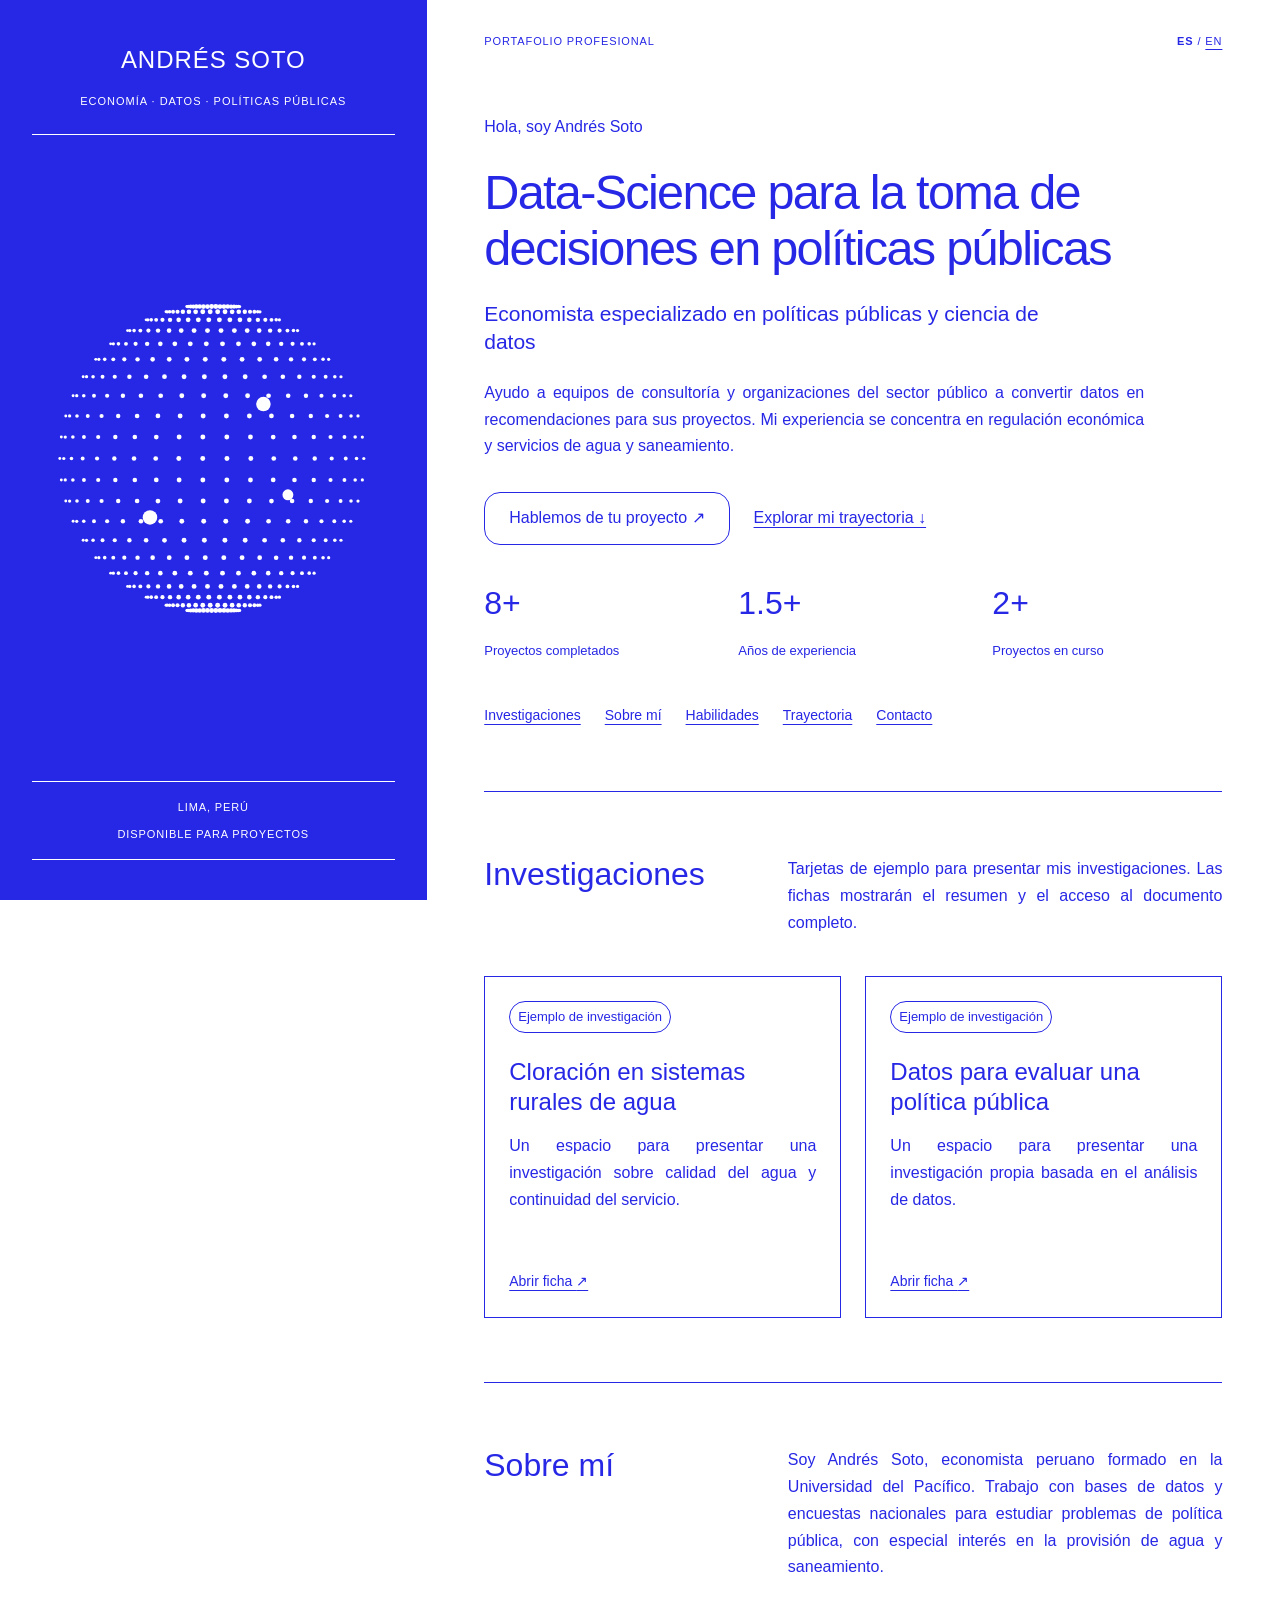
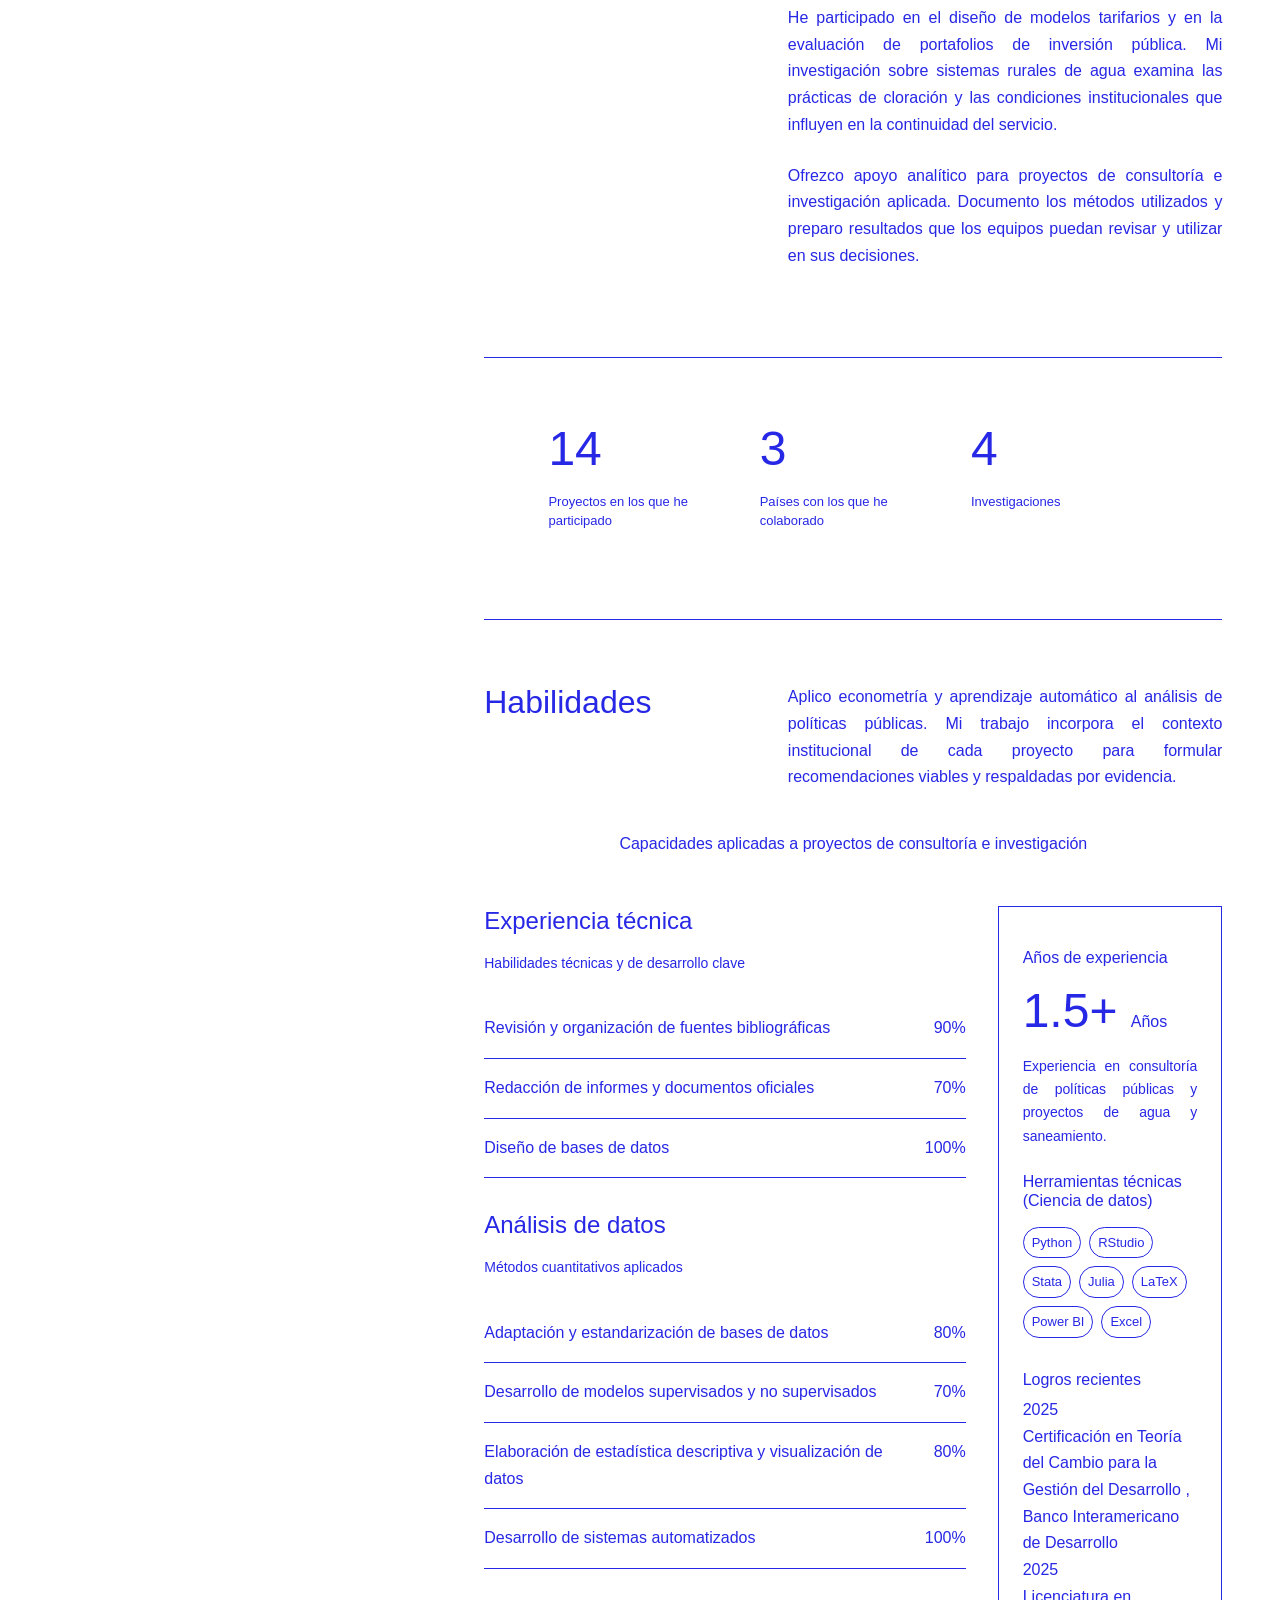
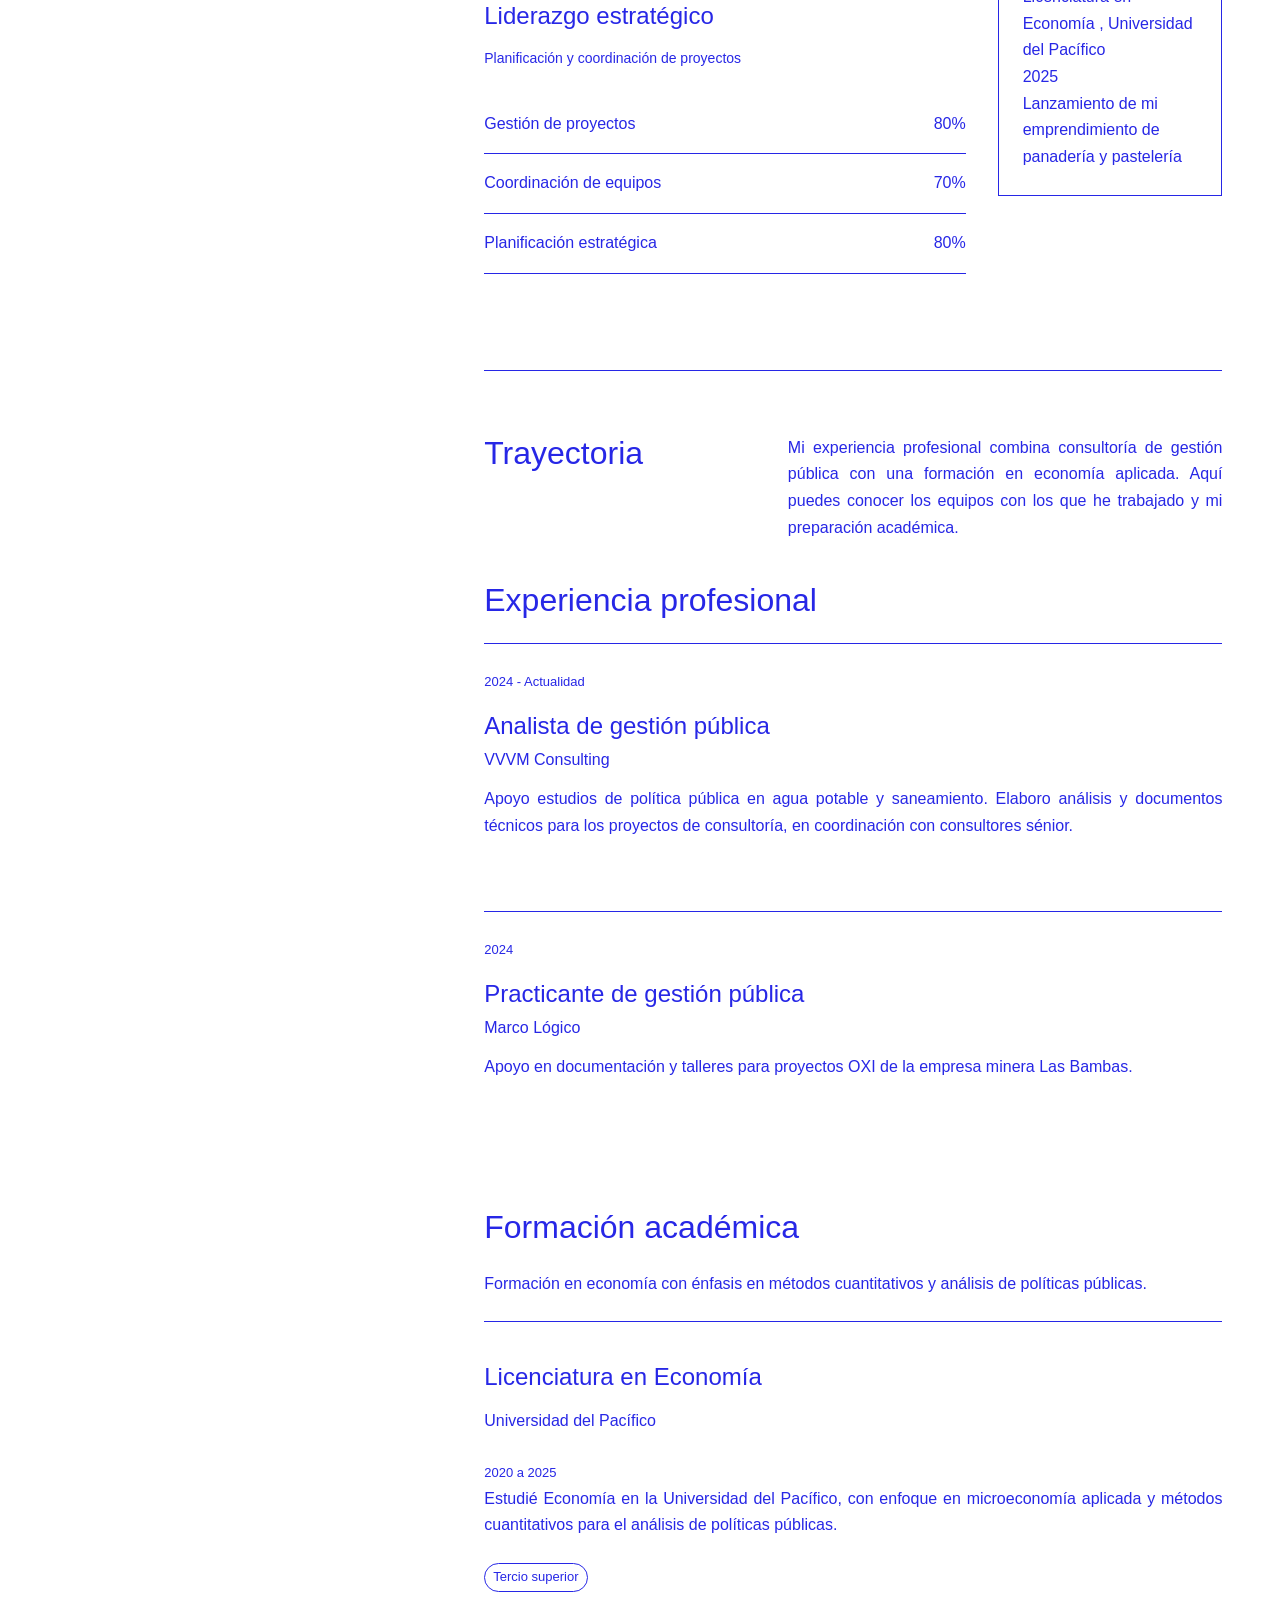
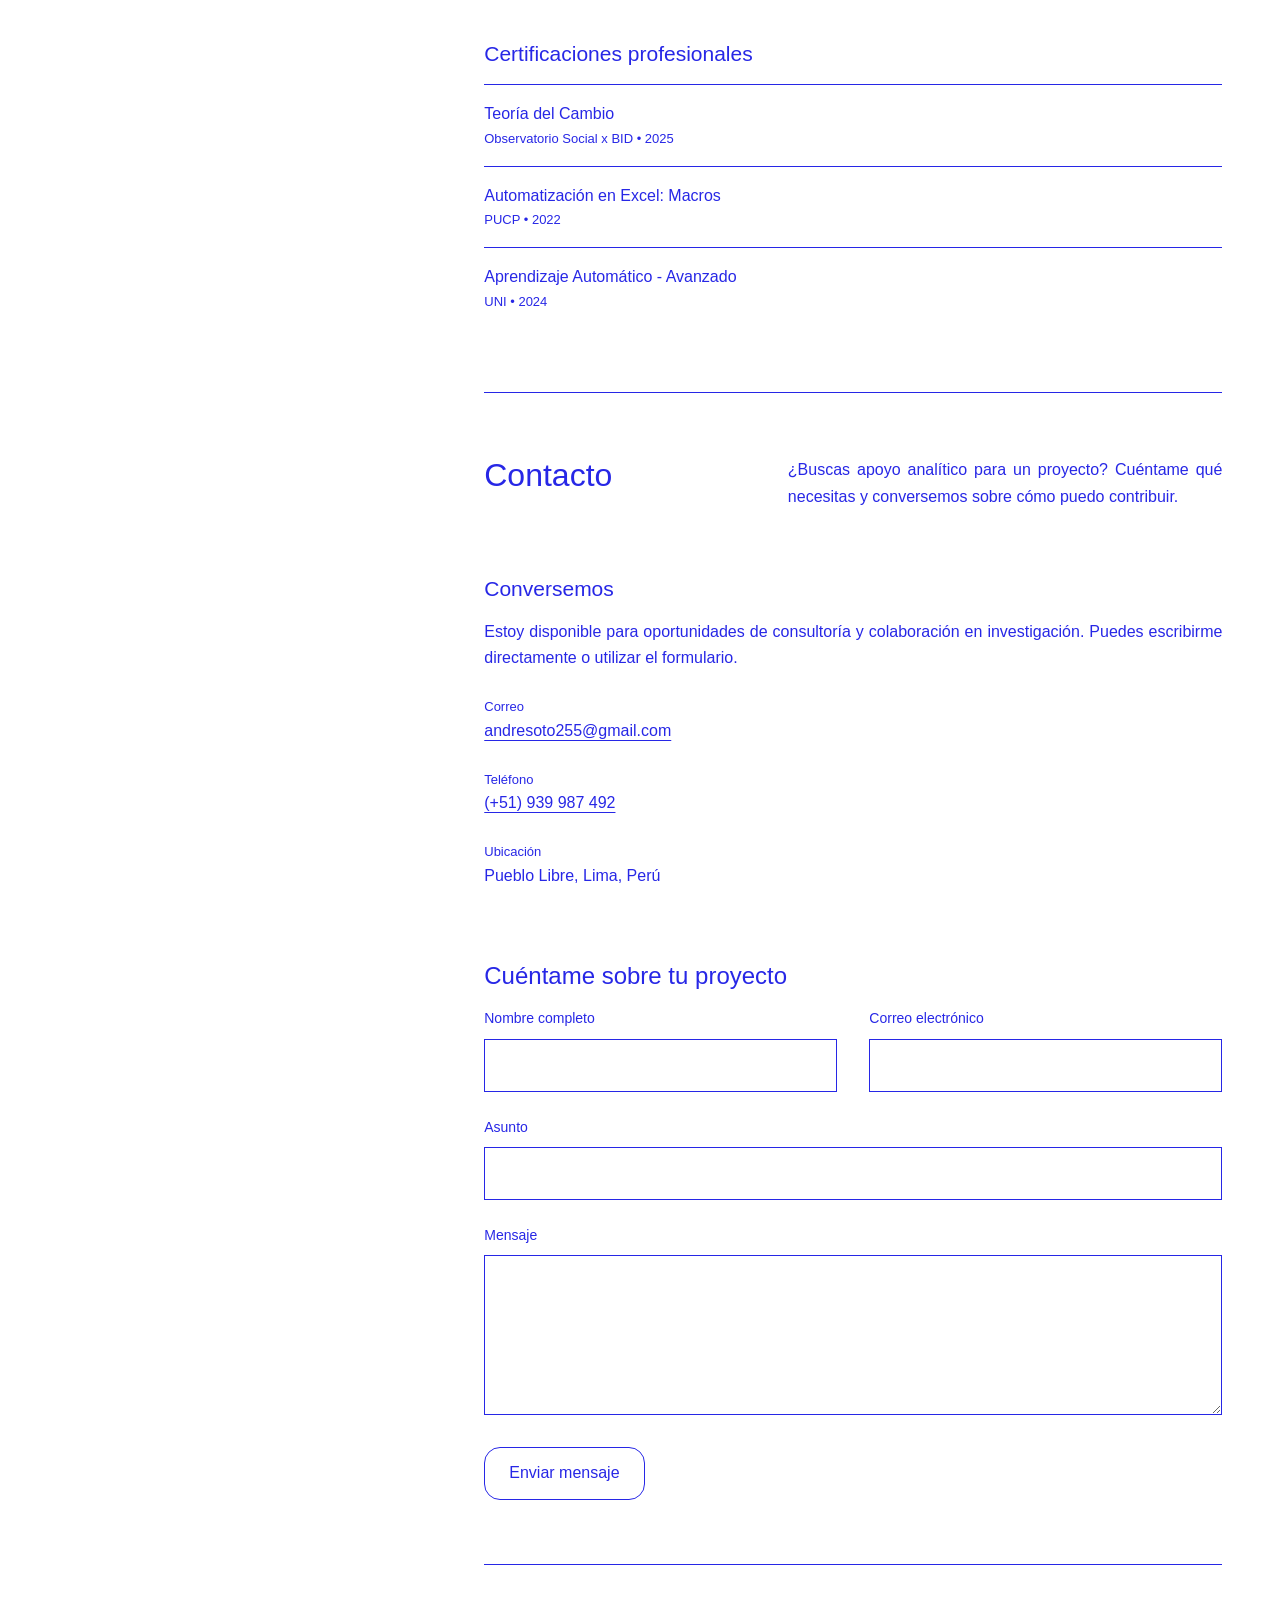
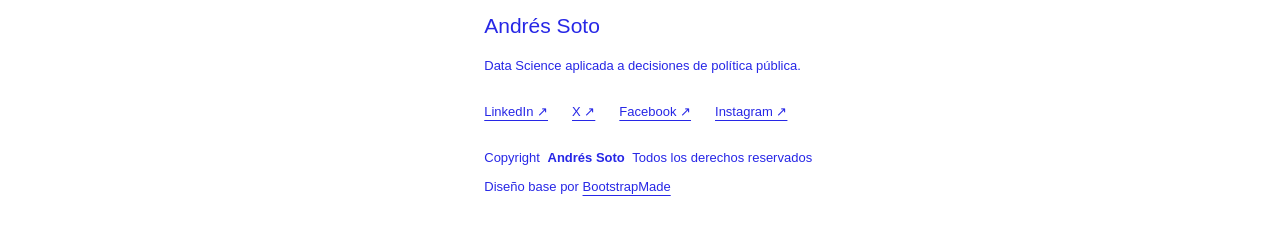
==== commit 40ed6716: "Refine bilingual copy, add research example cards and globe favicon" ====
--- a/index-es.html
+++ b/index-es.html
@@ -4,12 +4,13 @@
 <head>
   <meta charset="utf-8">
   <meta content="width=device-width, initial-scale=1.0" name="viewport">
-  <title>Andrés Soto | Economista y Analista de Datos</title>
-  <meta name="description" content="Economista de políticas públicas y analista de datos especializado en regulación económica, agua y saneamiento, econometría aplicada y ciencia de datos.">
+  <title>Andrés Soto | Data Science y políticas públicas</title>
+  <meta name="description" content="Andrés Soto, economista peruano. Data Science aplicada a políticas públicas, regulación económica y proyectos de agua y saneamiento. Disponible para consultoría.">
   <meta name="keywords" content="economista, políticas públicas, data analyst, econometría, agua y saneamiento, Perú">
 
   <!-- Favicons -->
-  <link href="assets/img/favicon.png" rel="icon">
+  <link href="assets/img/favicon.svg" rel="icon" type="image/svg+xml">
+  <link href="assets/img/favicon.png" rel="alternate icon" type="image/png">
   <link href="assets/img/apple-touch-icon.png" rel="apple-touch-icon">
 
     <!-- Vendor CSS Files -->
@@ -42,31 +43,19 @@
 <section id="hero" class="hero section">
     <div class="page-tools"><span>PORTAFOLIO PROFESIONAL</span><nav aria-label="Idioma"><a href="index-es.html" aria-current="page">ES</a> / <a href="index.html" >EN</a></nav></div>
     <p class="eyebrow">Hola, soy Andrés Soto</p>
-    <h1>Economía y datos<br>para decisiones<br>con impacto público.</h1>
-    <p class="hero-role">Economista de Políticas Públicas &amp; Científico de Datos</p>
-    <p class="hero-description">
-              Soy un economista peruano que trabaja en la intersección de las políticas públicas, la regulación económica y el sector de agua y saneamiento. Mi enfoque se basa en métodos cuantitativos rigurosos—econometría aplicada, ciencia de datos y aprendizaje automático—con los que analizo bases de datos a gran escala y encuestas nacionales para apoyar decisiones basadas en evidencia.<br><br>
-              Mi experiencia incluye el diseño de estructuras tarifarias, la evaluación de portafolios de inversión pública y la investigación aplicada en sistemas rurales de agua, con énfasis en prácticas de cloración y determinantes institucionales de la sostenibilidad del servicio.
-              </p>
-    <div class="hero-actions"><a class="button" href="#contact">Conversemos ↗</a><a href="#resume">Explorar mi trayectoria ↓</a></div>
-    <div class="hero-stats"><div><span class="stat-number">8+</span><span class="stat-label">Proyectos completados</span></div><div><span class="stat-number">1.5+</span><span class="stat-label">Años de experiencia</span></div><div><span class="stat-number">2+</span><span class="stat-label">Proyectos en curso</span></div></div><nav class="section-links" aria-label="Secciones"><a href="#about">Sobre mí</a><a href="#skills">Habilidades</a><a href="#resume">Trayectoria</a><a href="#contact">Contacto</a></nav>
+    <h1>Data-Science para la toma de decisiones en políticas públicas</h1>
+    <p class="hero-role">Economista especializado en políticas públicas y ciencia de datos</p>
+    <p class="hero-description">Ayudo a equipos de consultoría y organizaciones del sector público a convertir datos en recomendaciones para sus proyectos. Mi experiencia se concentra en regulación económica y servicios de agua y saneamiento.</p>
+    <div class="hero-actions"><a class="button" href="#contact">Hablemos de tu proyecto ↗</a><a href="#resume">Explorar mi trayectoria ↓</a></div>
+    <div class="hero-stats"><div><span class="stat-number">8+</span><span class="stat-label">Proyectos completados</span></div><div><span class="stat-number">1.5+</span><span class="stat-label">Años de experiencia</span></div><div><span class="stat-number">2+</span><span class="stat-label">Proyectos en curso</span></div></div><nav class="section-links" aria-label="Secciones"><a href="#projects">Investigaciones</a><a href="#about">Sobre mí</a><a href="#skills">Habilidades</a><a href="#resume">Trayectoria</a><a href="#contact">Contacto</a></nav>
     </section><!-- /Hero Section -->
 
     <!-- Sobre mí Section -->
-<section id="about" class="section editorial-block"><h2>Sobre mí</h2><div>
-                      <p class="lead-text">Soy un economista peruano que trabaja en la intersección de las políticas públicas, la regulación económica y el sector de agua y saneamiento. Mi trabajo se basa en análisis cuantitativo riguroso—econometría aplicada, ciencia de datos y aprendizaje automático—mediante el cual analizo bases de datos a gran escala y encuestas nacionales para apoyar decisiones basadas en evidencia.</p>
-
-                      <p>He liderado el desarrollo de portafolios de inversión y la planificación financiera para iniciativas sectoriales de gran escala, así como el diseño de modelos tarifarios para servicios de agua y alcantarillado. Mi investigación se centra en sistemas rurales de agua, especialmente en prácticas de cloración y factores institucionales que determinan la sostenibilidad del servicio. Me impulsa un fuerte compromiso con el impacto público, buscando contribuir al diseño de políticas que reduzcan brechas de infraestructura y promuevan un desarrollo equitativo y sostenible.</p>
-                    <ol class="expertise-list"><li>
-                          <h4>Pensamiento estratégico</h4>
-                          <p>Aborda los desafíos con enfoque estratégico, analiza situaciones con rapidez e identifica soluciones efectivas e innovadoras que generan valor.</p>
-                        </li><li>
-                          <h4>Metodología ágil y trazable</h4>
-                          <p>Mantengo una trazabilidad metodológica clara que garantiza transparencia, rendición de cuentas y continuidad entre proyectos.</p>
-                        </li><li>
-                          <h4>Proactividad</h4>
-                          <p>Identifico oportunidades de mejora de forma autónoma y tomo la iniciativa para implementar soluciones efectivas.</p>
-                        </li></ol></div></section><!-- /Sobre mí Section -->
+<section id="projects" class="section"><div class="section-title"><h2>Investigaciones</h2><p>Tarjetas de ejemplo para presentar mis investigaciones. Las fichas mostrarán el resumen y el acceso al documento completo.</p></div><div class="project-grid"><!-- RESEARCH EXAMPLE: replace title, description, abstract and publication link. -->
+<details class="project-card" id="project-rural-water"><summary><span class="project-tag">Ejemplo de investigación</span><h3>Cloración en sistemas rurales de agua</h3><p>Un espacio para presentar una investigación sobre calidad del agua y continuidad del servicio.</p><span class="project-open">Abrir ficha <span aria-hidden="true">↗</span></span></summary><div class="project-body"><h4>Resumen de la investigación</h4><p>Esta tarjeta es un ejemplo de presentación. Sustituye este texto por la pregunta de investigación, el enfoque utilizado y los hallazgos que deseas compartir.</p><p>Aquí puedes añadir la autoría, la fecha y un enlace al documento completo.</p><!-- Add a publication: <a class="button" href="https://YOUR-PUBLICATION-URL">Leer investigación ↗</a> --></div></details>
+<!-- RESEARCH EXAMPLE: replace title, description, abstract and publication link. -->
+<details class="project-card" id="project-public-policy"><summary><span class="project-tag">Ejemplo de investigación</span><h3>Datos para evaluar una política pública</h3><p>Un espacio para presentar una investigación propia basada en el análisis de datos.</p><span class="project-open">Abrir ficha <span aria-hidden="true">↗</span></span></summary><div class="project-body"><h4>Resumen de la investigación</h4><p>Esta tarjeta es un ejemplo de presentación. Sustituye este texto por la pregunta de investigación, el enfoque utilizado y los hallazgos que deseas compartir.</p><p>Aquí puedes añadir la autoría, la fecha y un enlace al documento completo.</p><!-- Add a publication: <a class="button" href="https://YOUR-PUBLICATION-URL">Leer investigación ↗</a> --></div></details></div></section>
+<section id="about" class="section editorial-block"><h2>Sobre mí</h2><div><p>Soy Andrés Soto, economista peruano formado en la Universidad del Pacífico. Trabajo con bases de datos y encuestas nacionales para estudiar problemas de política pública, con especial interés en la provisión de agua y saneamiento.</p><p>He participado en el diseño de modelos tarifarios y en la evaluación de portafolios de inversión pública. Mi investigación sobre sistemas rurales de agua examina las prácticas de cloración y las condiciones institucionales que influyen en la continuidad del servicio.</p><p>Ofrezco apoyo analítico para proyectos de consultoría e investigación aplicada. Documento los métodos utilizados y preparo resultados que los equipos puedan revisar y utilizar en sus decisiones.</p></div></section><!-- /Sobre mí Section -->
 
     <!-- Stats Section -->
     <section id="stats" class="stats section light-background">
@@ -81,7 +70,7 @@
                 <div class="stat-number">
                   <span>14</span>
                 </div>
-                <p class="stat-label">Participaciones en proyectos (totales e intermedias)</p>
+                <p class="stat-label">Proyectos en los que he participado</p>
               </div>
 
               <div class="stat-item">
@@ -99,37 +88,7 @@
               </div>
             </div>
 
-            <div class="achievements-row">
-              <div class="achievement">
-                <div class="achievement-icon">
-                  <i class="bi bi-award"></i>
-                </div>
-                <div class="achievement-content">
-                  <h4>Reconocimiento</h4>
-                  <p>Contribuyente clave en cada proyecto</p>
-                </div>
-              </div>
-
-              <div class="achievement">
-                <div class="achievement-icon">
-                  <i class="bi bi-lightbulb"></i>
-                </div>
-                <div class="achievement-content">
-                  <h4>Innovación</h4>
-                  <p>Siempre buscando herramientas eficientes en tiempo y recursos</p>
-                </div>
-              </div>
-
-              <div class="achievement">
-                <div class="achievement-icon">
-                  <i class="bi bi-people"></i>
-                </div>
-                <div class="achievement-content">
-                  <h4>Liderazgo</h4>
-                  <p>Liderando iniciativas estratégicas dentro de proyectos</p>
-                </div>
-              </div>
-            </div>
+
 
           </div>
         </div>
@@ -144,7 +103,7 @@
       <!-- Section Title -->
       <div class="container section-title">
         <h2>Habilidades</h2>
-        <p>Me considero un profesional integral con sólidas capacidades analíticas y contextuales, desarrolladas a partir de la experiencia en diseño de políticas públicas y análisis cuantitativo. Mi trabajo va más allá de producir resultados numéricos; implica comprender con detalle los factores institucionales, sociales y de comportamiento que influyen en la efectividad de las intervenciones públicas. Esta perspectiva ha sido clave en mis contribuciones al desarrollo de marcos de Teoría del Cambio e instrumentos de política, donde combinar análisis empírico riguroso con una lectura realista de las restricciones del entorno es esencial para lograr impacto sostenible.</p>
+        <p>Aplico econometría y aprendizaje automático al análisis de políticas públicas. Mi trabajo incorpora el contexto institucional de cada proyecto para formular recomendaciones viables y respaldadas por evidencia.</p>
       </div><!-- End Section Title -->
 
       <div class="container">
@@ -152,7 +111,7 @@
         <div class="row justify-content-center">
           <div class="col-lg-10">
             <div class="intro-content text-center mb-5">
-              <p class="lead-text">Dominio logrado mediante exploración continua y mejora constante</p>
+              <p class="lead-text">Capacidades aplicadas a proyectos de consultoría e investigación</p>
             </div>
           </div>
         </div>
@@ -169,7 +128,7 @@
                 <div class="skills-list">
                   <div class="skill-row">
                     <div class="skill-info">
-                      <span class="skill-name">Sistematización de información (fuentes bibliográficas y caracterización de fuentes)</span>
+                      <span class="skill-name">Revisión y organización de fuentes bibliográficas</span>
                       <span class="skill-percentage">90%</span>
                     </div>
 
@@ -194,7 +153,7 @@
               <div class="skill-category skills-animation">
                 <div class="category-header">
                   <h3 class="category-title">Análisis de datos</h3>
-                  <p class="category-subtitle">Más allá de las funciones</p>
+                  <p class="category-subtitle">Métodos cuantitativos aplicados</p>
                 </div>
                 <div class="skills-list">
                   <div class="skill-row">
@@ -231,7 +190,7 @@
               <div class="skill-category skills-animation">
                 <div class="category-header">
                   <h3 class="category-title">Liderazgo estratégico</h3>
-                  <p class="category-subtitle">Gestión y estrategia </p>
+                  <p class="category-subtitle">Planificación y coordinación de proyectos</p>
                 </div>
                 <div class="skills-list">
                   <div class="skill-row">
@@ -273,7 +232,7 @@
                   <span>1.5+</span>
                   <span class="experience-label">Años</span>
                 </div>
-                <p class="highlight-description">Dedicado a perfeccionar el liderazgo de proyectos y la resolución estratégica de problemas en contextos del sector público.</p>
+                <p class="highlight-description">Experiencia en consultoría de políticas públicas y proyectos de agua y saneamiento.</p>
               </div>
 
               <div class="technologies-section">
@@ -315,11 +274,11 @@
                 <div class="achievement-list">
                   <div class="achievement-item">
                     <div class="achievement-date">2025</div>
-                    <div class="achievement-text">Certificación en Teoría del Cambio para la Gestión del Desarrollo – Banco Interamericano de Desarrollo </div>
+                    <div class="achievement-text">Certificación en Teoría del Cambio para la Gestión del Desarrollo , Banco Interamericano de Desarrollo </div>
                   </div>
                   <div class="achievement-item">
                     <div class="achievement-date">2025</div>
-                    <div class="achievement-text">Licenciatura en Economía – Universidad del Pacífico </div>
+                    <div class="achievement-text">Licenciatura en Economía , Universidad del Pacífico </div>
                   </div>
                   <div class="achievement-item">
                     <div class="achievement-date">2025</div>
@@ -341,8 +300,7 @@
 
       <!-- Section Title -->
       <div class="container section-title">
-        <h2>Resumen</h2>
-        <p>Soy un profesional en economía en formación, con experiencia inicial en políticas públicas y proyectos de agua y saneamiento. Aplico sólidas habilidades analíticas y comunicación clara para apoyar investigación, coordinación de proyectos y entregables orientados a política pública.</p>
+        <h2>Trayectoria</h2><p>Mi experiencia profesional combina consultoría de gestión pública con una formación en economía aplicada. Aquí puedes conocer los equipos con los que he trabajado y mi preparación académica.</p>
       </div><!-- End Section Title -->
 
       <div class="container">
@@ -367,19 +325,15 @@
                     </div>
                     <h3>Analista de gestión pública </h3>
                     <h4>VVVM Consulting</h4>
-                    <p>En mi primer año de experiencia profesional, avanzo de manera constante desarrollando capacidades técnicas y estratégicas. Apoyo la elaboración de estudios de política, notas analíticas y presentaciones relacionadas con agua potable y saneamiento. Mi rol incluye asistir proyectos de consultoría en curso, estructurar recomendaciones basadas en evidencia y colaborar estrechamente con consultores senior.</p>
-                    <div class="key-achievements">
-                      <span class="achievement-tag">Liderazgo de equipos</span>
-                      <span class="achievement-tag">Planificación estratégica</span>
-                      <span class="achievement-tag">Compromiso</span>
-                    </div>
+                    <p>Apoyo estudios de política pública en agua potable y saneamiento. Elaboro análisis y documentos técnicos para los proyectos de consultoría, en coordinación con consultores sénior.</p>
+
                   </div>
                 </div>
                 <div class="timeline-item">
                   <div class="timeline-dot"></div>
                   <div class="timeline-content">
                     <div class="position-meta">
-                      <span class="timeline-year">2024 - 2024</span>
+                      <span class="timeline-year">2024</span>
                     </div>
                     <h3>Practicante de gestión pública</h3>
                     <h4>Marco Lógico</h4>
@@ -396,8 +350,8 @@
                 <div class="icon-wrapper">
                   <i class="bi bi-mortarboard-fill"></i>
                 </div>
-                <h2>Educación y calificaciones</h2>
-                <p>Tengo una sólida formación académica en economía, complementada con entrenamiento analítico y experiencia práctica en investigación y políticas públicas.</p>
+                <h2>Formación académica</h2>
+                <p>Formación en economía con énfasis en métodos cuantitativos y análisis de políticas públicas.</p>
               </div>
 
               <div class="education-grid">
@@ -409,11 +363,11 @@
                     <div class="degree-info">
                       <h3>Licenciatura en Economía</h3>
                       <p class="institution">Universidad del Pacífico</p>
-                      <span class="graduation-year">2020 – 2025</span>
+                      <span class="graduation-year">2020 a 2025</span>
                     </div>
                   </div>
                   <div class="education-details">
-                    <p>Completé mi carrera de Economía en la Universidad del Pacífico, con enfoque en microeconomía aplicada, análisis de políticas públicas y métodos cuantitativos.</p>
+                    <p>Estudié Economía en la Universidad del Pacífico, con enfoque en microeconomía aplicada y métodos cuantitativos para el análisis de políticas públicas.</p>
                     <div class="honors">
                       <span class="honor-badge">Tercio superior</span>
                     </div>
@@ -461,7 +415,7 @@
       <!-- Section Title -->
       <div class="container section-title">
         <h2>Contacto</h2>
-        <p>Conecta conmigo y mantente al día sobre nuevas iniciativas y oportunidades</p>
+        <p>¿Buscas apoyo analítico para un proyecto? Cuéntame qué necesitas y conversemos sobre cómo puedo contribuir.</p>
       </div><!-- End Section Title -->
 
       <div class="container">
@@ -473,8 +427,7 @@
                 <i class="bi bi-chat-dots"></i>
               </div>
               <div class="info-content">
-                <h4>Conectemos</h4>
-                <p>Estoy aquí para conversar sobre tu visión y explorar cómo podemos llevarla a la realidad juntos.</p>
+                <h4>Conversemos</h4><p>Estoy disponible para oportunidades de consultoría y colaboración en investigación. Puedes escribirme directamente o utilizar el formulario.</p>
               </div>
             </div>
 
@@ -495,7 +448,7 @@
                   <i class="bi bi-telephone-outbound"></i>
                 </div>
                 <div class="detail-content">
-                  <span class="detail-label">Llámame</span>
+                  <span class="detail-label">Teléfono</span>
                   <a class="detail-value" href="tel:+51939987492">(+51) 939 987 492</a>
                 </div>
               </div>
@@ -506,7 +459,7 @@
                 </div>
                 <div class="detail-content">
                   <span class="detail-label">Ubicación</span>
-                  <span class="detail-value">Av. Simón Bolivar<br>Pueblo Libre,1237</span>
+                  <span class="detail-value">Pueblo Libre, Lima, Perú</span>
                 </div>
               </div>
 
@@ -517,7 +470,7 @@
           <div class="col-lg-7">
             <div class="form-wrapper">
               <div class="form-header">
-                <h3>Envíame cualquier idea :) </h3>
+                <h3>Cuéntame sobre tu proyecto</h3>
               </div>
 
               <form action="https://formsubmit.co/andresoto255@gmail.com" method="post" class="contact-form">
@@ -570,7 +523,7 @@
   <footer id="footer" class="footer light-background">
     <div class="container">
       <h3 class="sitename">Andrés Soto</h3>
-      <p>No todos los que se esfuerzan son recompensados. Sin embargo… ¡TODOS LOS QUE TRIUNFAN HAN TRABAJADO DURO!</p>
+      <p>Data Science aplicada a decisiones de política pública.</p>
       <div class="social-links"><a href="https://www.linkedin.com/in/andres-joaquin-soto-ticse-630812238/">LinkedIn ↗</a><a href="https://x.com/TicseSoto">X ↗</a><a href="https://www.facebook.com/profile.php?id=100013566168697">Facebook ↗</a><a href="https://www.instagram.com/andres___255/">Instagram ↗</a></div>
       <div class="container">
         <div class="copyright">
--- a/assets/css/editorial.css
+++ b/assets/css/editorial.css
@@ -1,4 +1,8 @@
 :root{--iris:#2727e6;--paper:#ffffff;--panel:33.333%;--bs-body-color:var(--iris);--bs-body-bg:var(--paper);--bs-link-color:var(--iris);--bs-link-hover-color:var(--iris)}
+.hero-description,.editorial-block p,.section-title p,.timeline-content p,.education-details p,.section-intro p,.info-content p,.highlight-description,.project-card p{text-align:justify;hyphens:auto;overflow-wrap:break-word}
+.project-grid{display:grid;grid-template-columns:repeat(2,minmax(0,1fr));gap:24px;align-items:start}.project-card{border:1.5px solid var(--iris);padding:0;min-width:0}.project-card summary{display:flex;flex-direction:column;padding:24px;min-height:340px;cursor:pointer;list-style:none}.project-card summary::-webkit-details-marker{display:none}.project-card summary:focus-visible{outline:2px dashed var(--iris);outline-offset:5px}.project-tag{border:1px solid var(--iris);border-radius:50px;padding:4px 8px;font-size:13px;align-self:flex-start}.project-card h3{margin:24px 0 16px;font-size:24px}.project-card summary p{margin-bottom:24px}.project-open{margin-top:auto;text-decoration:underline;text-underline-offset:4px;font-weight:500;font-size:14px}.project-card[open] .project-open>span{display:inline-block;transform:rotate(90deg)}.project-body{padding:24px;border-top:1px solid var(--iris)}.project-body h4{margin:0 0 16px;font-size:16px;font-weight:500}.hero h1{font-size:clamp(36px,3.8vw,60px);text-wrap:balance}.footer p{text-align:left}
+@media(max-width:900px){.project-grid{grid-template-columns:1fr}.project-card summary{min-height:0}}
+@media(max-width:540px){.project-card summary,.project-body{padding:16px}.project-card h3{font-size:21px}.hero h1{font-size:34px;letter-spacing:-.025em}.project-tag{font-size:11px}}
 *{box-sizing:border-box}html{scroll-behavior:smooth}body{margin:0;color:var(--iris);background:var(--paper);font-family:Inter,"Segoe UI",Arial,sans-serif;font-size:16px;line-height:1.67}::selection{background:var(--iris);color:var(--paper)}a{color:inherit;text-decoration:underline;text-decoration-thickness:1px;text-underline-offset:4px}a:hover{color:inherit}a:focus-visible,button:focus-visible,input:focus-visible,textarea:focus-visible{outline:2px dashed var(--iris);outline-offset:5px}h1,h2,h3,h4{color:inherit;font-weight:400}h1{font-size:clamp(40px,4.2vw,68px);line-height:1.14;letter-spacing:-.035em;margin:24px 0}h2{font-size:32px;line-height:1.17;margin:0 0 24px}h3{font-size:24px;line-height:1.25;margin:16px 0}h4{font-size:21px;line-height:1.33;margin:16px 0}p{margin:0 0 24px}i.bi{display:none}
 .brand-panel{position:fixed;inset:0 auto 0 0;width:var(--panel);background:var(--iris);color:var(--paper);display:flex;flex-direction:column;align-items:center;justify-content:space-between;padding:40px 32px;overflow:hidden}.wordmark{width:100%;text-align:center;text-decoration:none;font-size:24px;letter-spacing:.04em;border-bottom:1px solid var(--paper);padding-bottom:24px}.wordmark span{display:block;font-size:11px;letter-spacing:.09em;margin-top:12px}.globe{width:100%;max-width:460px;height:auto}.brand-bottom{width:100%;text-align:center;font-size:11px;letter-spacing:.08em;border-block:1px solid var(--paper);padding:16px 0}.brand-bottom span{display:block}.brand-bottom span+span{margin-top:8px}.brand-panel a:focus-visible{outline-color:var(--paper)}
 .main,.footer{margin-left:var(--panel);padding:0 clamp(24px,4.5vw,80px)}.main{max-width:1800px}.section{padding:64px 0;border-bottom:1px solid var(--iris);scroll-margin-top:24px}.container{padding:0;max-width:none}.row{--bs-gutter-x:32px;--bs-gutter-y:32px}.hero{padding-top:32px}.page-tools{display:flex;justify-content:space-between;gap:16px;font-size:11px;letter-spacing:.08em;margin-bottom:64px}.page-tools nav{white-space:nowrap}.page-tools [aria-current]{text-decoration:none;font-weight:700}.eyebrow{font-size:16px;margin-bottom:16px}.hero-role{font-size:21px;line-height:1.33;max-width:580px}.hero-description{max-width:660px}.hero-actions{display:flex;align-items:center;flex-wrap:wrap;gap:24px;margin:32px 0 40px}.button,button,.btn-secondary,.btn-custom{display:inline-block;background:var(--paper);color:var(--iris);border:1.5px solid var(--iris);border-radius:16px;padding:12px 24px;font:inherit;font-weight:500;text-decoration:none}.section-links{display:flex;flex-wrap:wrap;gap:16px 24px;font-size:14px}.editorial-block{display:grid;grid-template-columns:1fr 1.6fr;gap:32px}.expertise-list{list-style:none;counter-reset:expertise;padding:0;margin:40px 0 0}.expertise-list li{counter-increment:expertise;position:relative;padding-left:40px;margin-bottom:24px}.expertise-list li:before{content:counter(expertise);position:absolute;left:0;top:0;border:1px solid var(--iris);border-radius:50px;width:26px;height:26px;text-align:center;line-height:24px}.expertise-list h4{font-size:16px;font-weight:500;margin:0 0 8px}.expertise-list p{margin:0}
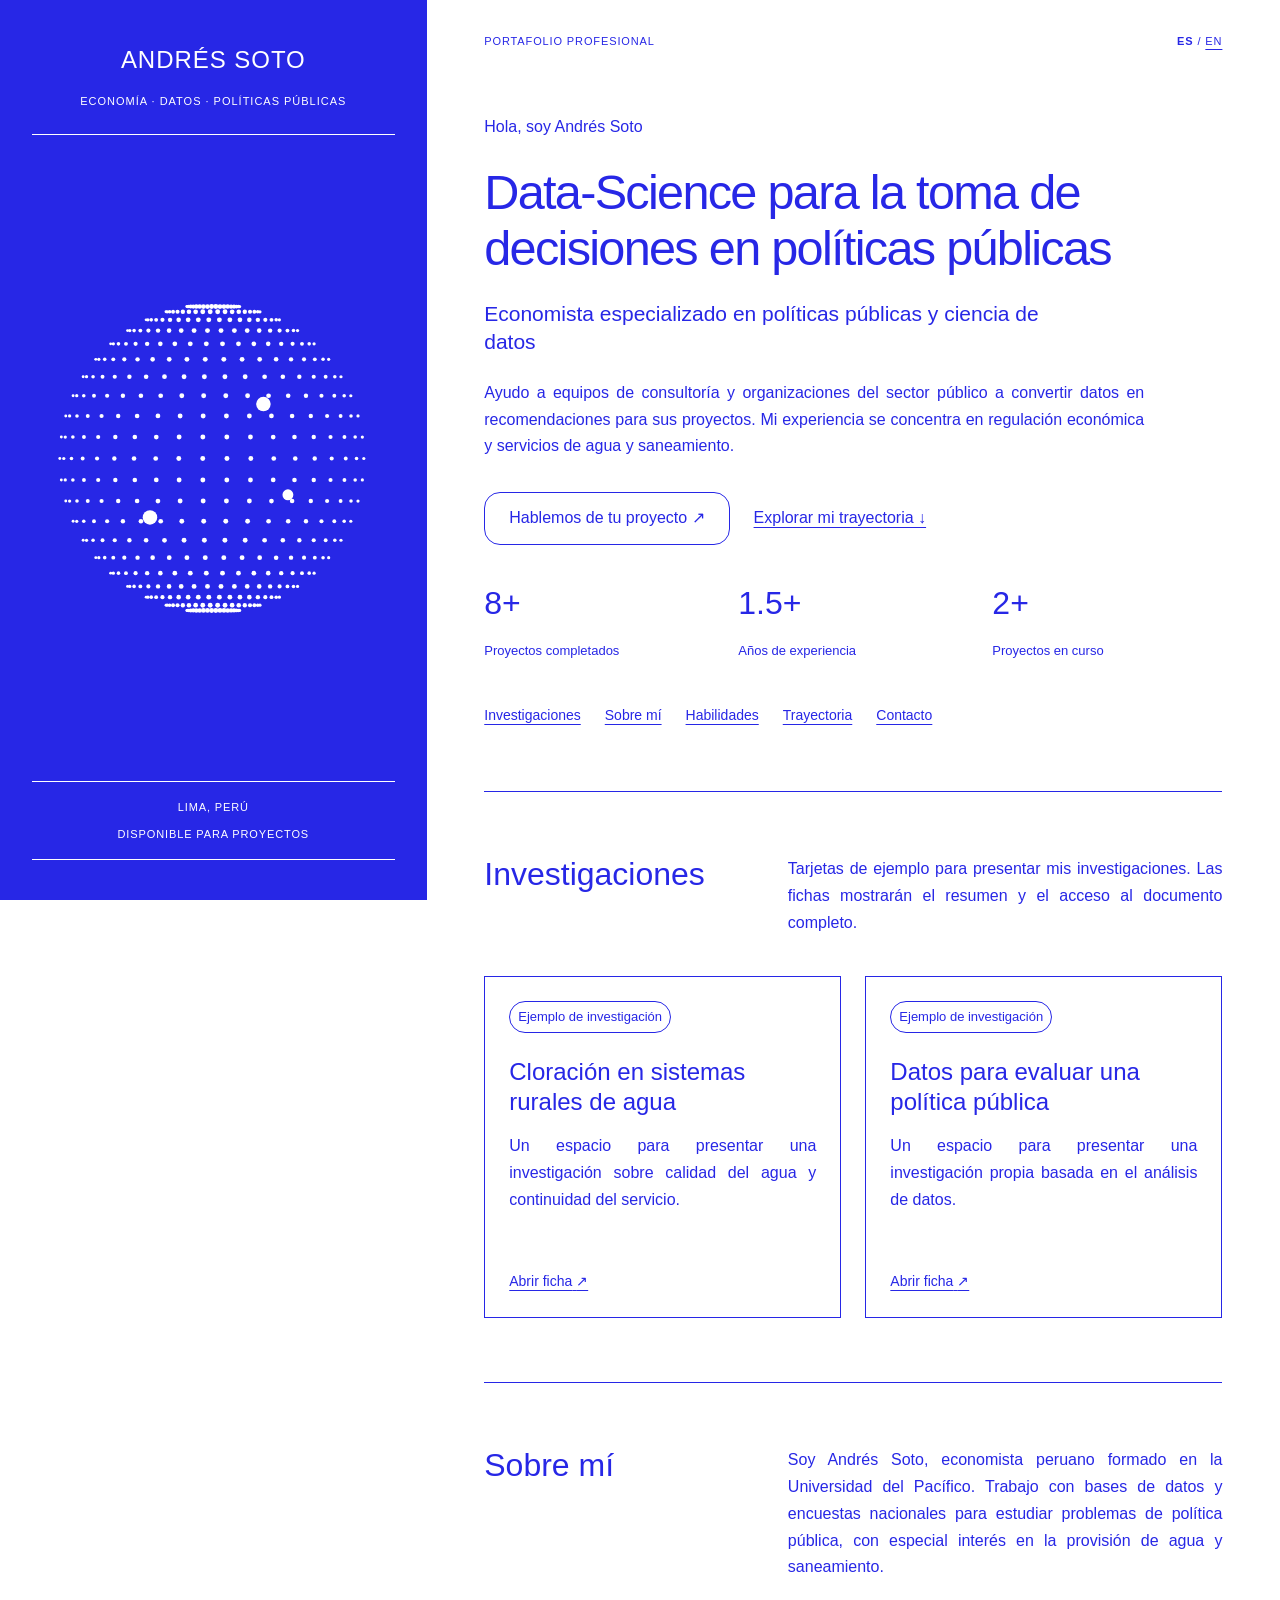
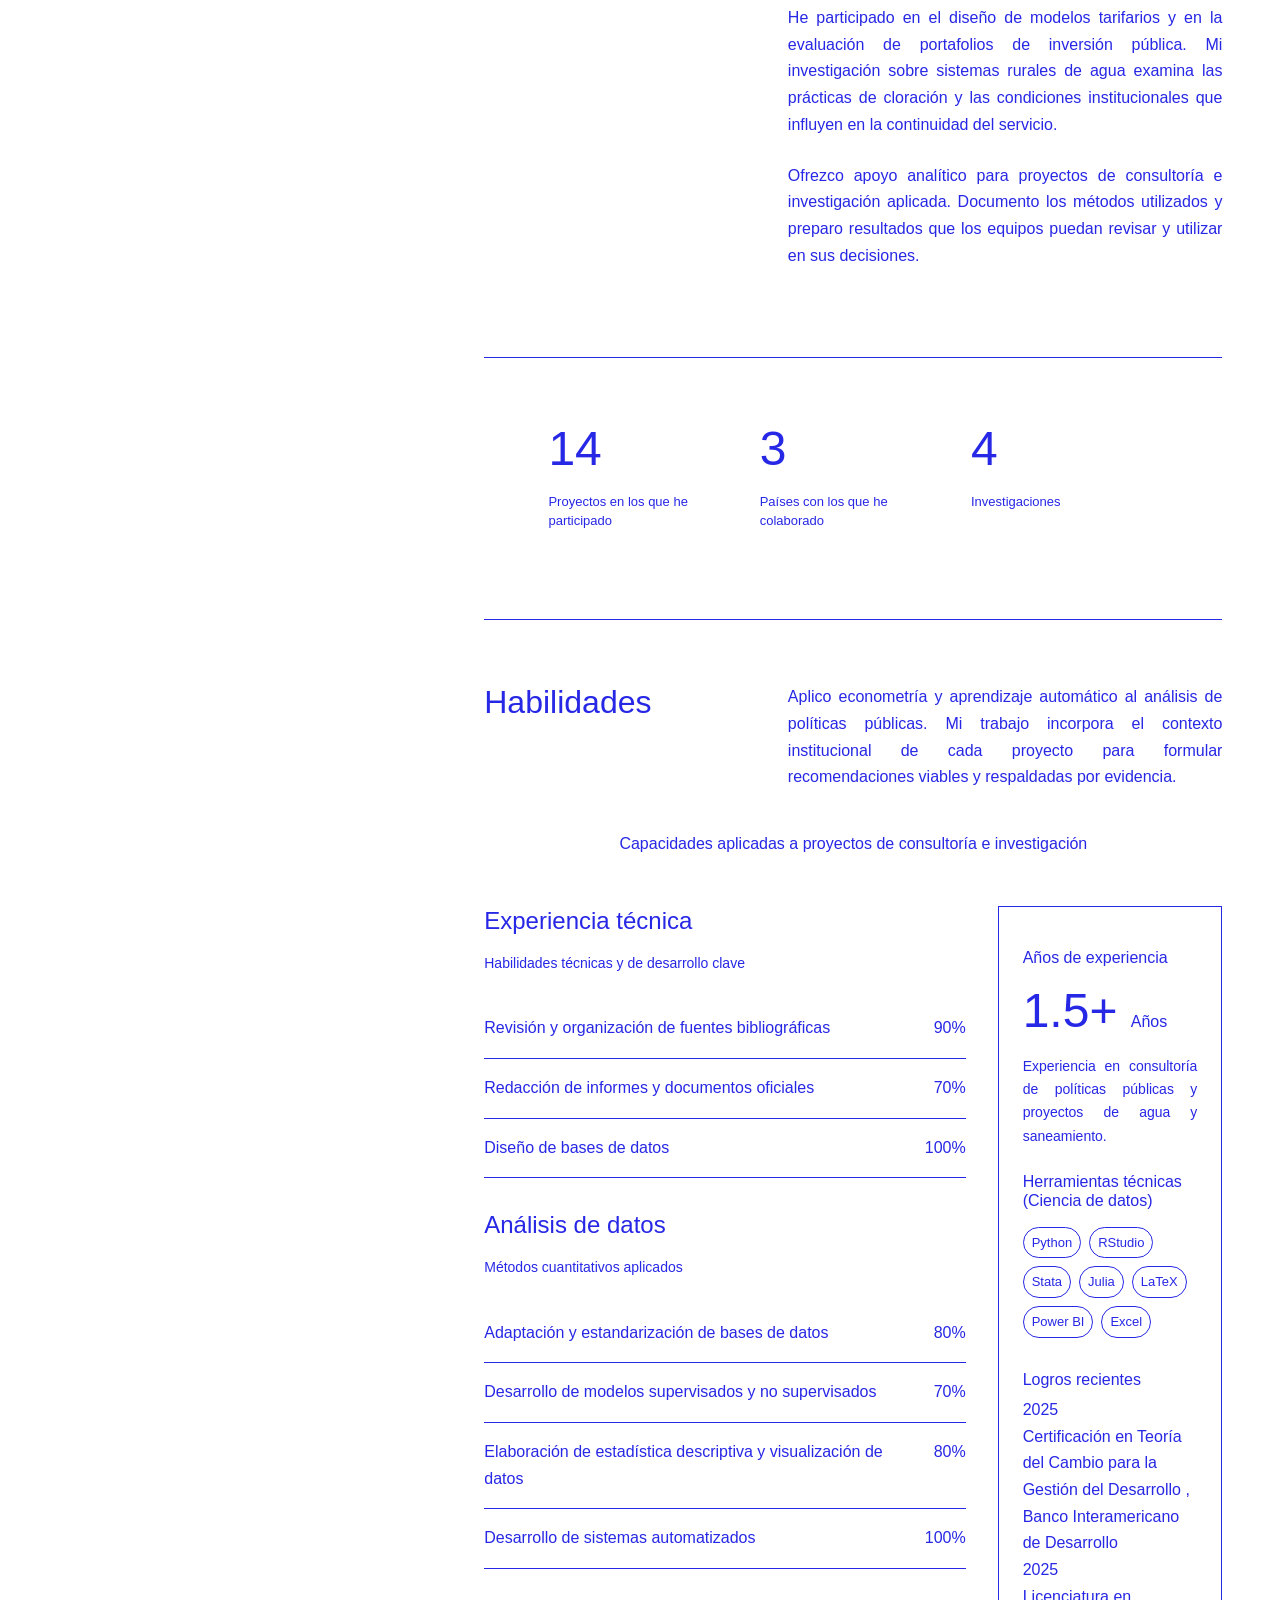
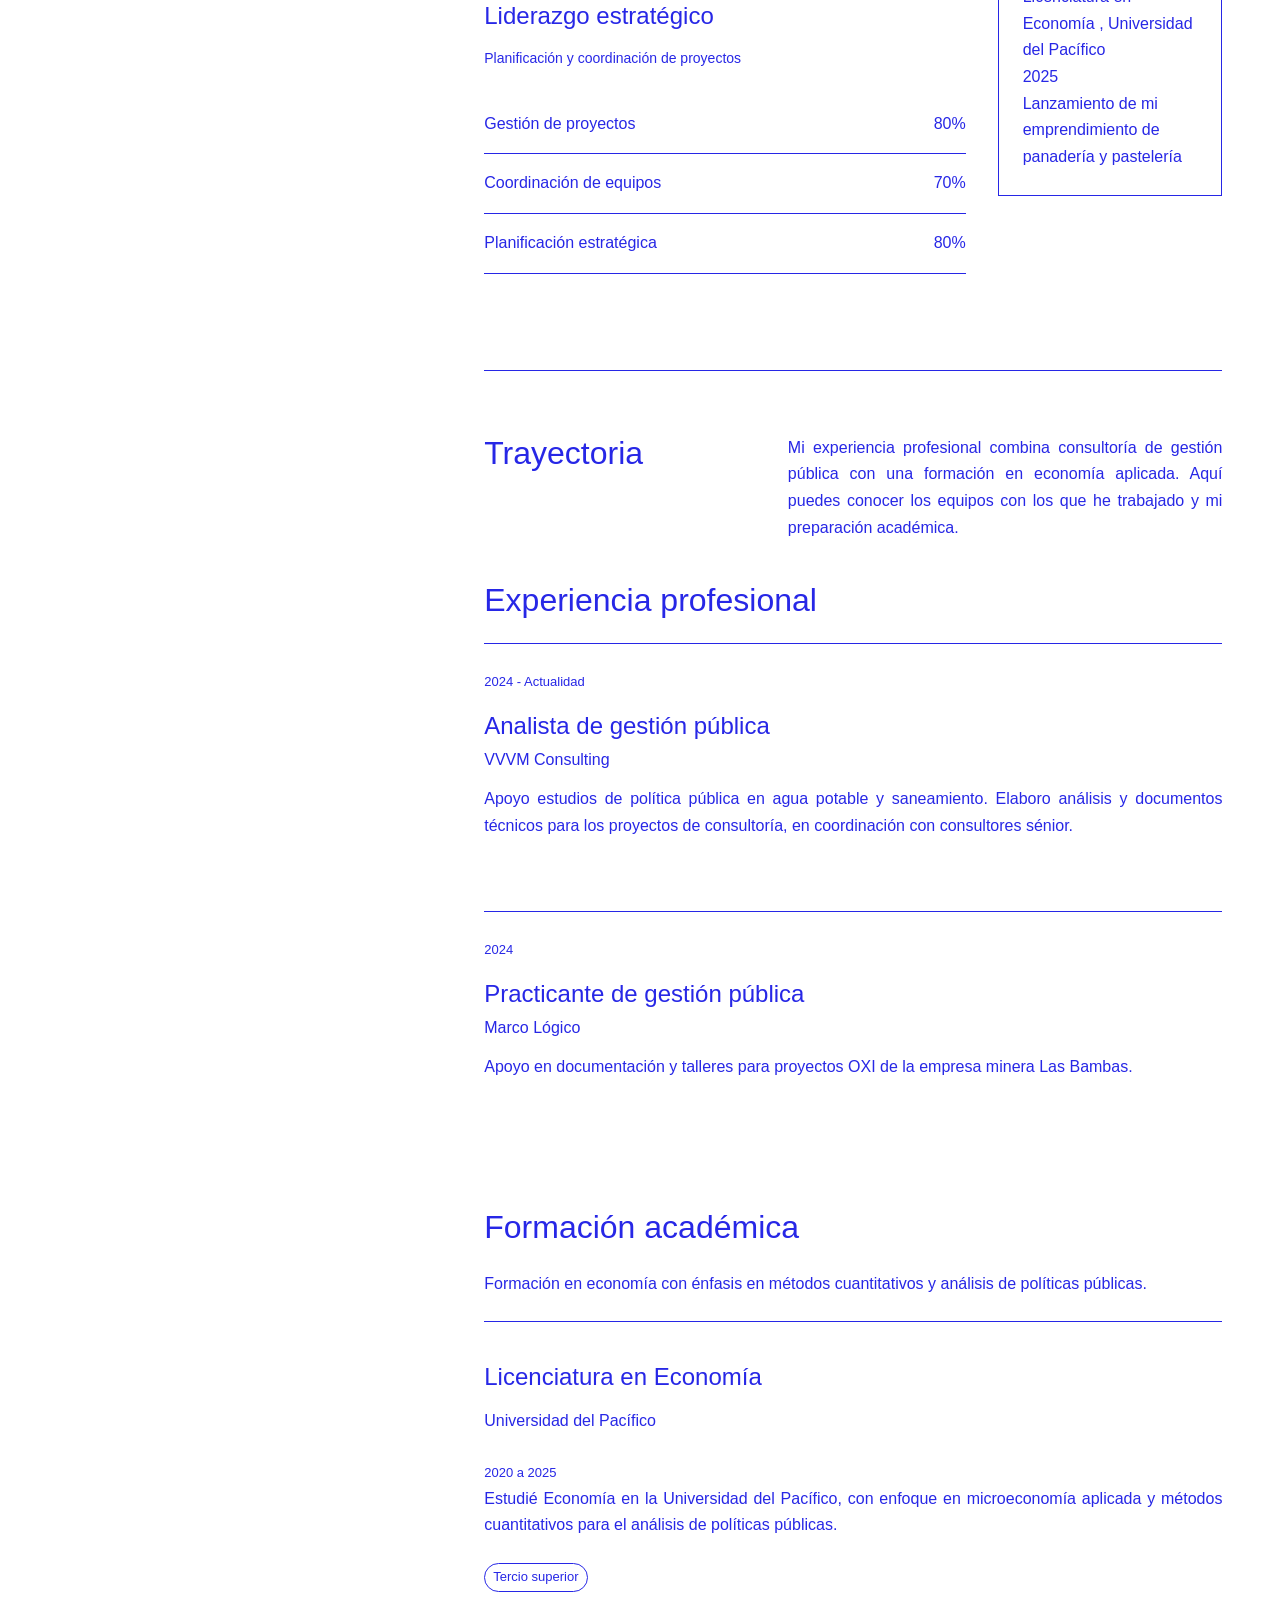
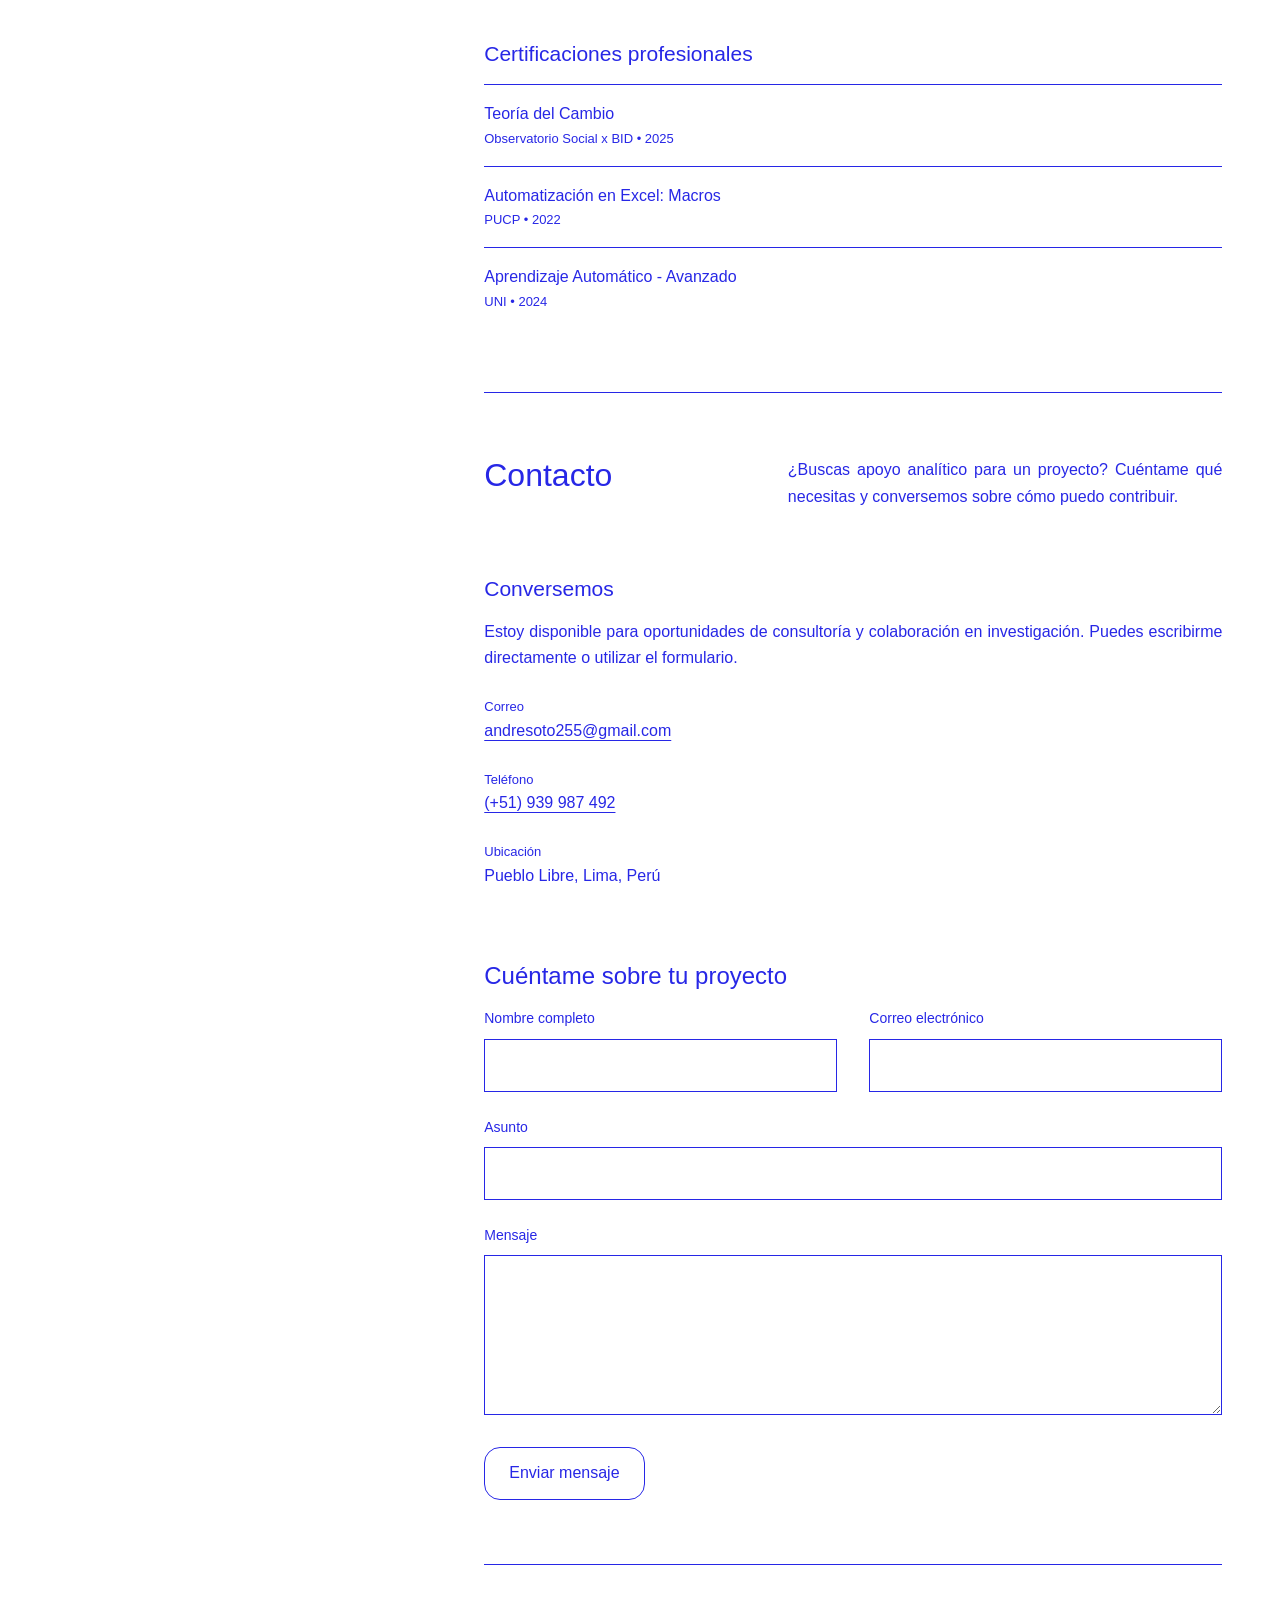
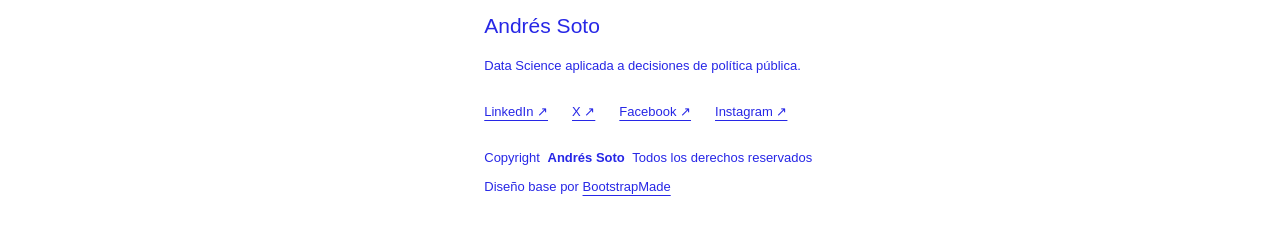
==== commit 4079dce5: "Show close action labels on expanded research cards" ====
--- a/index-es.html
+++ b/index-es.html
@@ -52,9 +52,9 @@
 
     <!-- Sobre mí Section -->
 <section id="projects" class="section"><div class="section-title"><h2>Investigaciones</h2><p>Tarjetas de ejemplo para presentar mis investigaciones. Las fichas mostrarán el resumen y el acceso al documento completo.</p></div><div class="project-grid"><!-- RESEARCH EXAMPLE: replace title, description, abstract and publication link. -->
-<details class="project-card" id="project-rural-water"><summary><span class="project-tag">Ejemplo de investigación</span><h3>Cloración en sistemas rurales de agua</h3><p>Un espacio para presentar una investigación sobre calidad del agua y continuidad del servicio.</p><span class="project-open">Abrir ficha <span aria-hidden="true">↗</span></span></summary><div class="project-body"><h4>Resumen de la investigación</h4><p>Esta tarjeta es un ejemplo de presentación. Sustituye este texto por la pregunta de investigación, el enfoque utilizado y los hallazgos que deseas compartir.</p><p>Aquí puedes añadir la autoría, la fecha y un enlace al documento completo.</p><!-- Add a publication: <a class="button" href="https://YOUR-PUBLICATION-URL">Leer investigación ↗</a> --></div></details>
+<details class="project-card" id="project-rural-water"><summary><span class="project-tag">Ejemplo de investigación</span><h3>Cloración en sistemas rurales de agua</h3><p>Un espacio para presentar una investigación sobre calidad del agua y continuidad del servicio.</p><span class="project-open"><span class="when-closed">Abrir ficha</span><span class="when-open">Cerrar ficha</span> <span class="project-arrow" aria-hidden="true">↗</span></span></summary><div class="project-body"><h4>Resumen de la investigación</h4><p>Esta tarjeta es un ejemplo de presentación. Sustituye este texto por la pregunta de investigación, el enfoque utilizado y los hallazgos que deseas compartir.</p><p>Aquí puedes añadir la autoría, la fecha y un enlace al documento completo.</p><!-- Add a publication: <a class="button" href="https://YOUR-PUBLICATION-URL">Leer investigación ↗</a> --></div></details>
 <!-- RESEARCH EXAMPLE: replace title, description, abstract and publication link. -->
-<details class="project-card" id="project-public-policy"><summary><span class="project-tag">Ejemplo de investigación</span><h3>Datos para evaluar una política pública</h3><p>Un espacio para presentar una investigación propia basada en el análisis de datos.</p><span class="project-open">Abrir ficha <span aria-hidden="true">↗</span></span></summary><div class="project-body"><h4>Resumen de la investigación</h4><p>Esta tarjeta es un ejemplo de presentación. Sustituye este texto por la pregunta de investigación, el enfoque utilizado y los hallazgos que deseas compartir.</p><p>Aquí puedes añadir la autoría, la fecha y un enlace al documento completo.</p><!-- Add a publication: <a class="button" href="https://YOUR-PUBLICATION-URL">Leer investigación ↗</a> --></div></details></div></section>
+<details class="project-card" id="project-public-policy"><summary><span class="project-tag">Ejemplo de investigación</span><h3>Datos para evaluar una política pública</h3><p>Un espacio para presentar una investigación propia basada en el análisis de datos.</p><span class="project-open"><span class="when-closed">Abrir ficha</span><span class="when-open">Cerrar ficha</span> <span class="project-arrow" aria-hidden="true">↗</span></span></summary><div class="project-body"><h4>Resumen de la investigación</h4><p>Esta tarjeta es un ejemplo de presentación. Sustituye este texto por la pregunta de investigación, el enfoque utilizado y los hallazgos que deseas compartir.</p><p>Aquí puedes añadir la autoría, la fecha y un enlace al documento completo.</p><!-- Add a publication: <a class="button" href="https://YOUR-PUBLICATION-URL">Leer investigación ↗</a> --></div></details></div></section>
 <section id="about" class="section editorial-block"><h2>Sobre mí</h2><div><p>Soy Andrés Soto, economista peruano formado en la Universidad del Pacífico. Trabajo con bases de datos y encuestas nacionales para estudiar problemas de política pública, con especial interés en la provisión de agua y saneamiento.</p><p>He participado en el diseño de modelos tarifarios y en la evaluación de portafolios de inversión pública. Mi investigación sobre sistemas rurales de agua examina las prácticas de cloración y las condiciones institucionales que influyen en la continuidad del servicio.</p><p>Ofrezco apoyo analítico para proyectos de consultoría e investigación aplicada. Documento los métodos utilizados y preparo resultados que los equipos puedan revisar y utilizar en sus decisiones.</p></div></section><!-- /Sobre mí Section -->
 
     <!-- Stats Section -->
--- a/assets/css/editorial.css
+++ b/assets/css/editorial.css
@@ -1,6 +1,6 @@
 :root{--iris:#2727e6;--paper:#ffffff;--panel:33.333%;--bs-body-color:var(--iris);--bs-body-bg:var(--paper);--bs-link-color:var(--iris);--bs-link-hover-color:var(--iris)}
 .hero-description,.editorial-block p,.section-title p,.timeline-content p,.education-details p,.section-intro p,.info-content p,.highlight-description,.project-card p{text-align:justify;hyphens:auto;overflow-wrap:break-word}
-.project-grid{display:grid;grid-template-columns:repeat(2,minmax(0,1fr));gap:24px;align-items:start}.project-card{border:1.5px solid var(--iris);padding:0;min-width:0}.project-card summary{display:flex;flex-direction:column;padding:24px;min-height:340px;cursor:pointer;list-style:none}.project-card summary::-webkit-details-marker{display:none}.project-card summary:focus-visible{outline:2px dashed var(--iris);outline-offset:5px}.project-tag{border:1px solid var(--iris);border-radius:50px;padding:4px 8px;font-size:13px;align-self:flex-start}.project-card h3{margin:24px 0 16px;font-size:24px}.project-card summary p{margin-bottom:24px}.project-open{margin-top:auto;text-decoration:underline;text-underline-offset:4px;font-weight:500;font-size:14px}.project-card[open] .project-open>span{display:inline-block;transform:rotate(90deg)}.project-body{padding:24px;border-top:1px solid var(--iris)}.project-body h4{margin:0 0 16px;font-size:16px;font-weight:500}.hero h1{font-size:clamp(36px,3.8vw,60px);text-wrap:balance}.footer p{text-align:left}
+.project-grid{display:grid;grid-template-columns:repeat(2,minmax(0,1fr));gap:24px;align-items:start}.project-card{border:1.5px solid var(--iris);padding:0;min-width:0}.project-card summary{display:flex;flex-direction:column;padding:24px;min-height:340px;cursor:pointer;list-style:none}.project-card summary::-webkit-details-marker{display:none}.project-card summary:focus-visible{outline:2px dashed var(--iris);outline-offset:5px}.project-tag{border:1px solid var(--iris);border-radius:50px;padding:4px 8px;font-size:13px;align-self:flex-start}.project-card h3{margin:24px 0 16px;font-size:24px}.project-card summary p{margin-bottom:24px}.project-open{margin-top:auto;text-decoration:underline;text-underline-offset:4px;font-weight:500;font-size:14px}.project-card[open] .project-arrow{display:inline-block;transform:rotate(90deg)}.project-body{padding:24px;border-top:1px solid var(--iris)}.project-body h4{margin:0 0 16px;font-size:16px;font-weight:500}.hero h1{font-size:clamp(36px,3.8vw,60px);text-wrap:balance}.footer p{text-align:left}
 @media(max-width:900px){.project-grid{grid-template-columns:1fr}.project-card summary{min-height:0}}
 @media(max-width:540px){.project-card summary,.project-body{padding:16px}.project-card h3{font-size:21px}.hero h1{font-size:34px;letter-spacing:-.025em}.project-tag{font-size:11px}}
 *{box-sizing:border-box}html{scroll-behavior:smooth}body{margin:0;color:var(--iris);background:var(--paper);font-family:Inter,"Segoe UI",Arial,sans-serif;font-size:16px;line-height:1.67}::selection{background:var(--iris);color:var(--paper)}a{color:inherit;text-decoration:underline;text-decoration-thickness:1px;text-underline-offset:4px}a:hover{color:inherit}a:focus-visible,button:focus-visible,input:focus-visible,textarea:focus-visible{outline:2px dashed var(--iris);outline-offset:5px}h1,h2,h3,h4{color:inherit;font-weight:400}h1{font-size:clamp(40px,4.2vw,68px);line-height:1.14;letter-spacing:-.035em;margin:24px 0}h2{font-size:32px;line-height:1.17;margin:0 0 24px}h3{font-size:24px;line-height:1.25;margin:16px 0}h4{font-size:21px;line-height:1.33;margin:16px 0}p{margin:0 0 24px}i.bi{display:none}
@@ -13,3 +13,5 @@
 @media(prefers-reduced-motion:reduce){html{scroll-behavior:auto}}
 
 .hero-stats{display:grid;grid-template-columns:repeat(3,1fr);gap:24px;margin:40px 0}.hero-stats .stat-number{font-size:32px}.skills-sidebar{border:1px solid var(--iris);padding:24px}.skills-sidebar h4,.skills-sidebar h5{font-size:16px;font-weight:500}.tech-stack{display:flex;flex-wrap:wrap;gap:8px;margin:16px 0 32px}.tech-item{border:1px solid var(--iris);border-radius:50px;padding:4px 8px;font-size:13px}.experience-number{margin:16px 0}.milestone{margin:16px 0}.milestone span{display:block}.expertise-highlight p{font-size:14px}@media(max-width:540px){.hero-stats{grid-template-columns:1fr;gap:16px}.skills-sidebar{padding:16px}}
+
+.project-card .when-open{display:none}.project-card[open] .when-closed{display:none}.project-card[open] .when-open{display:inline}
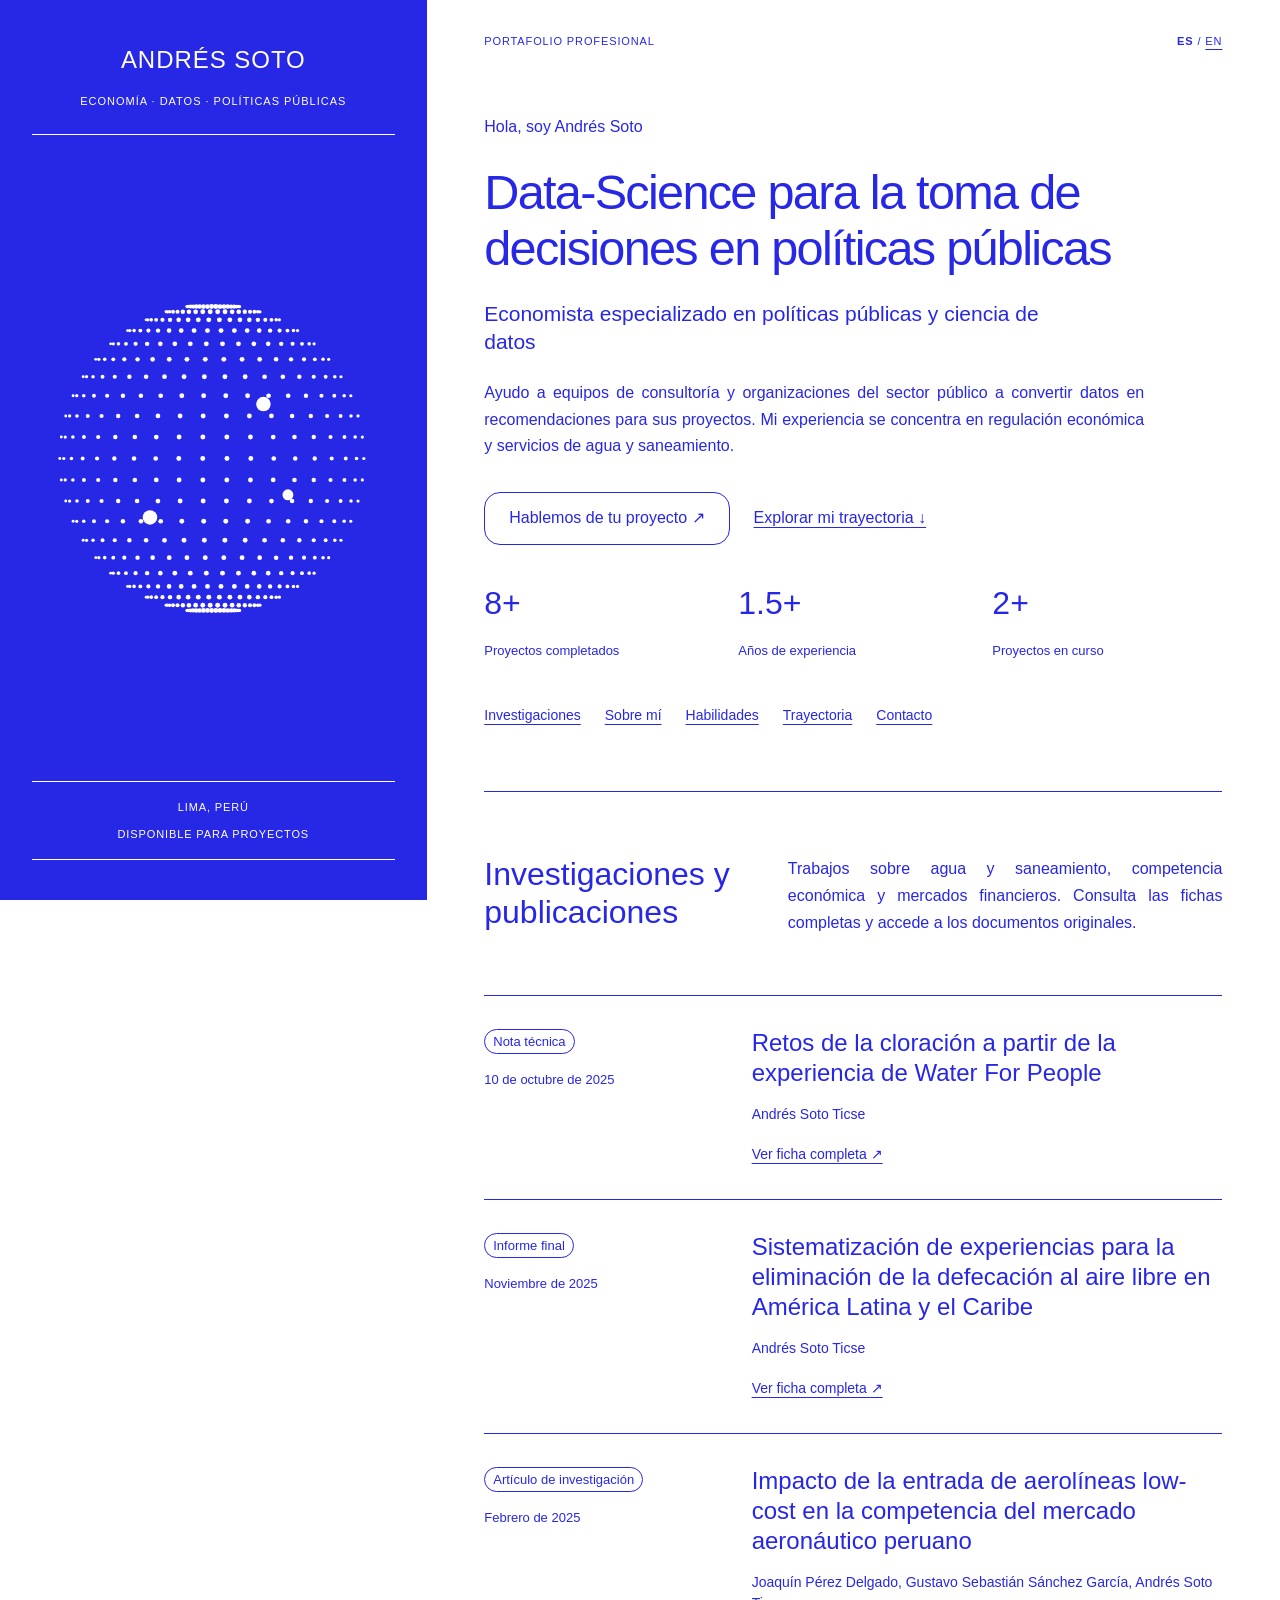
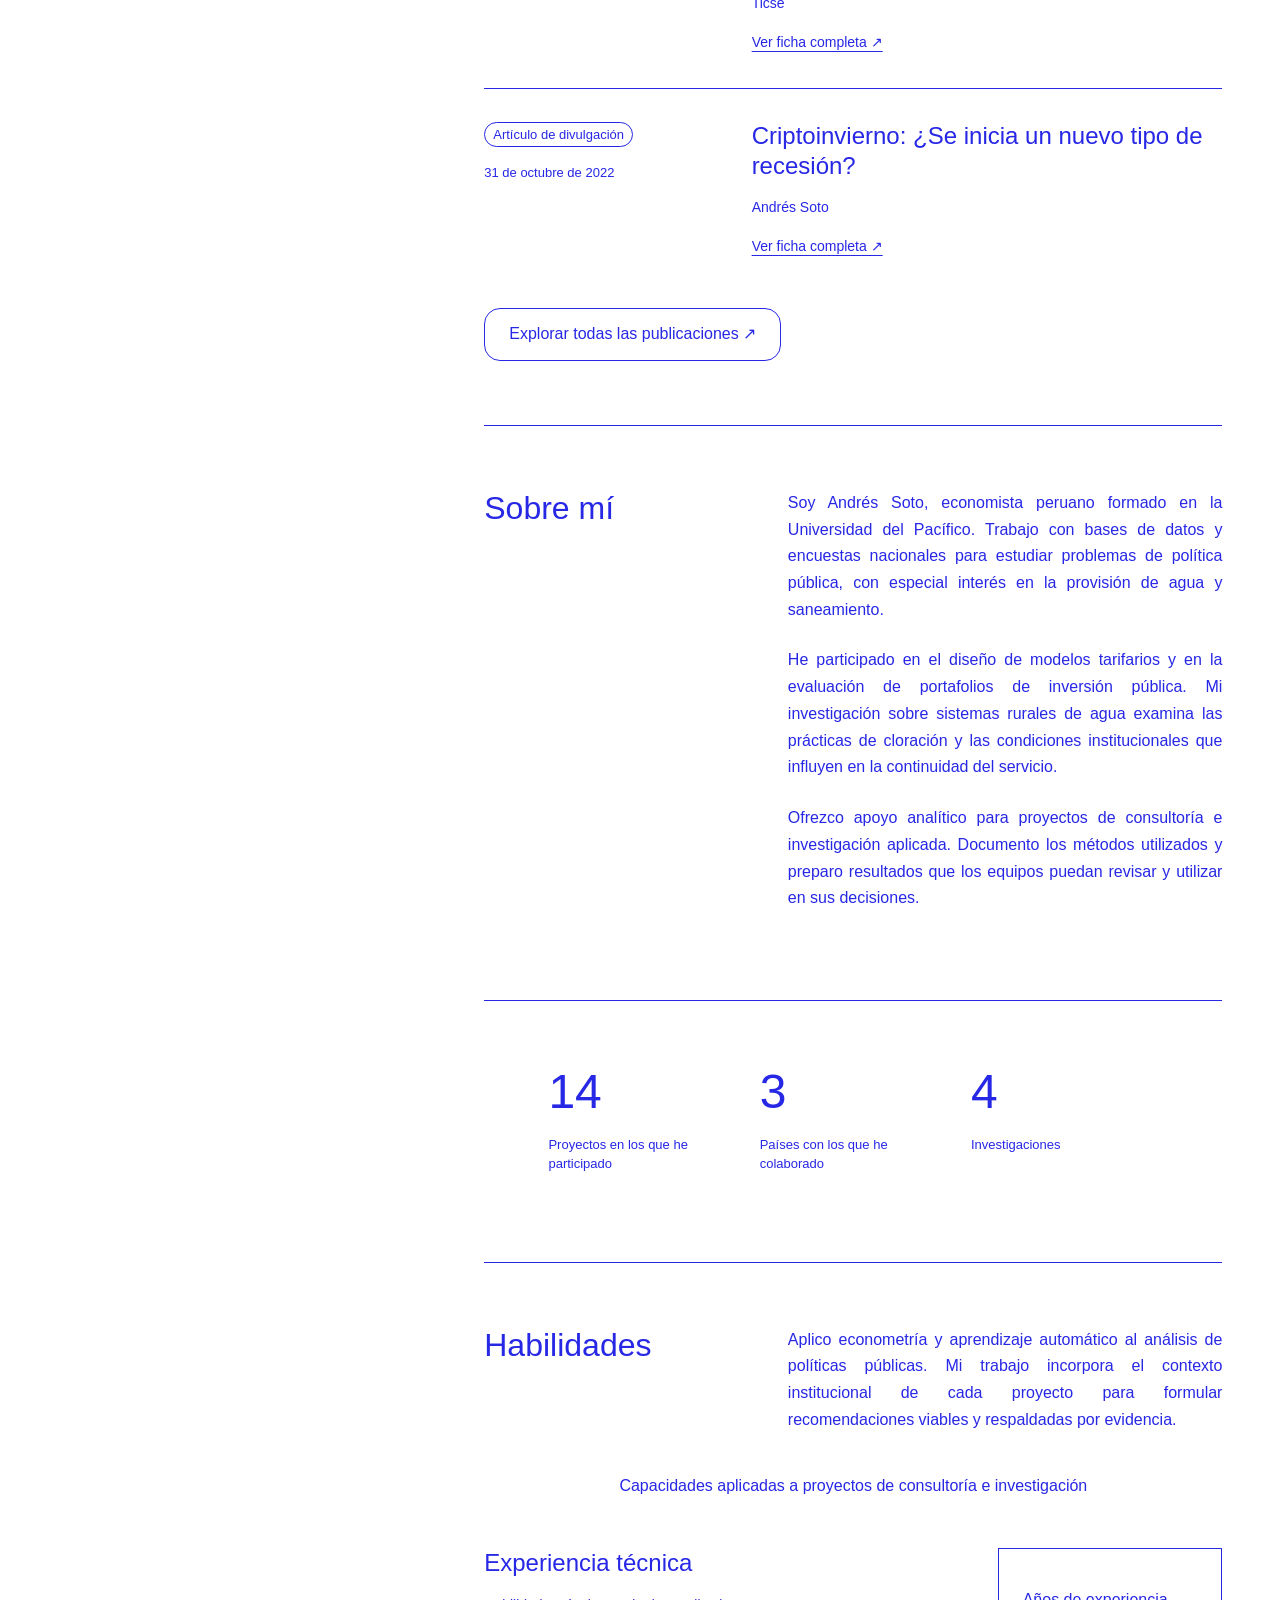
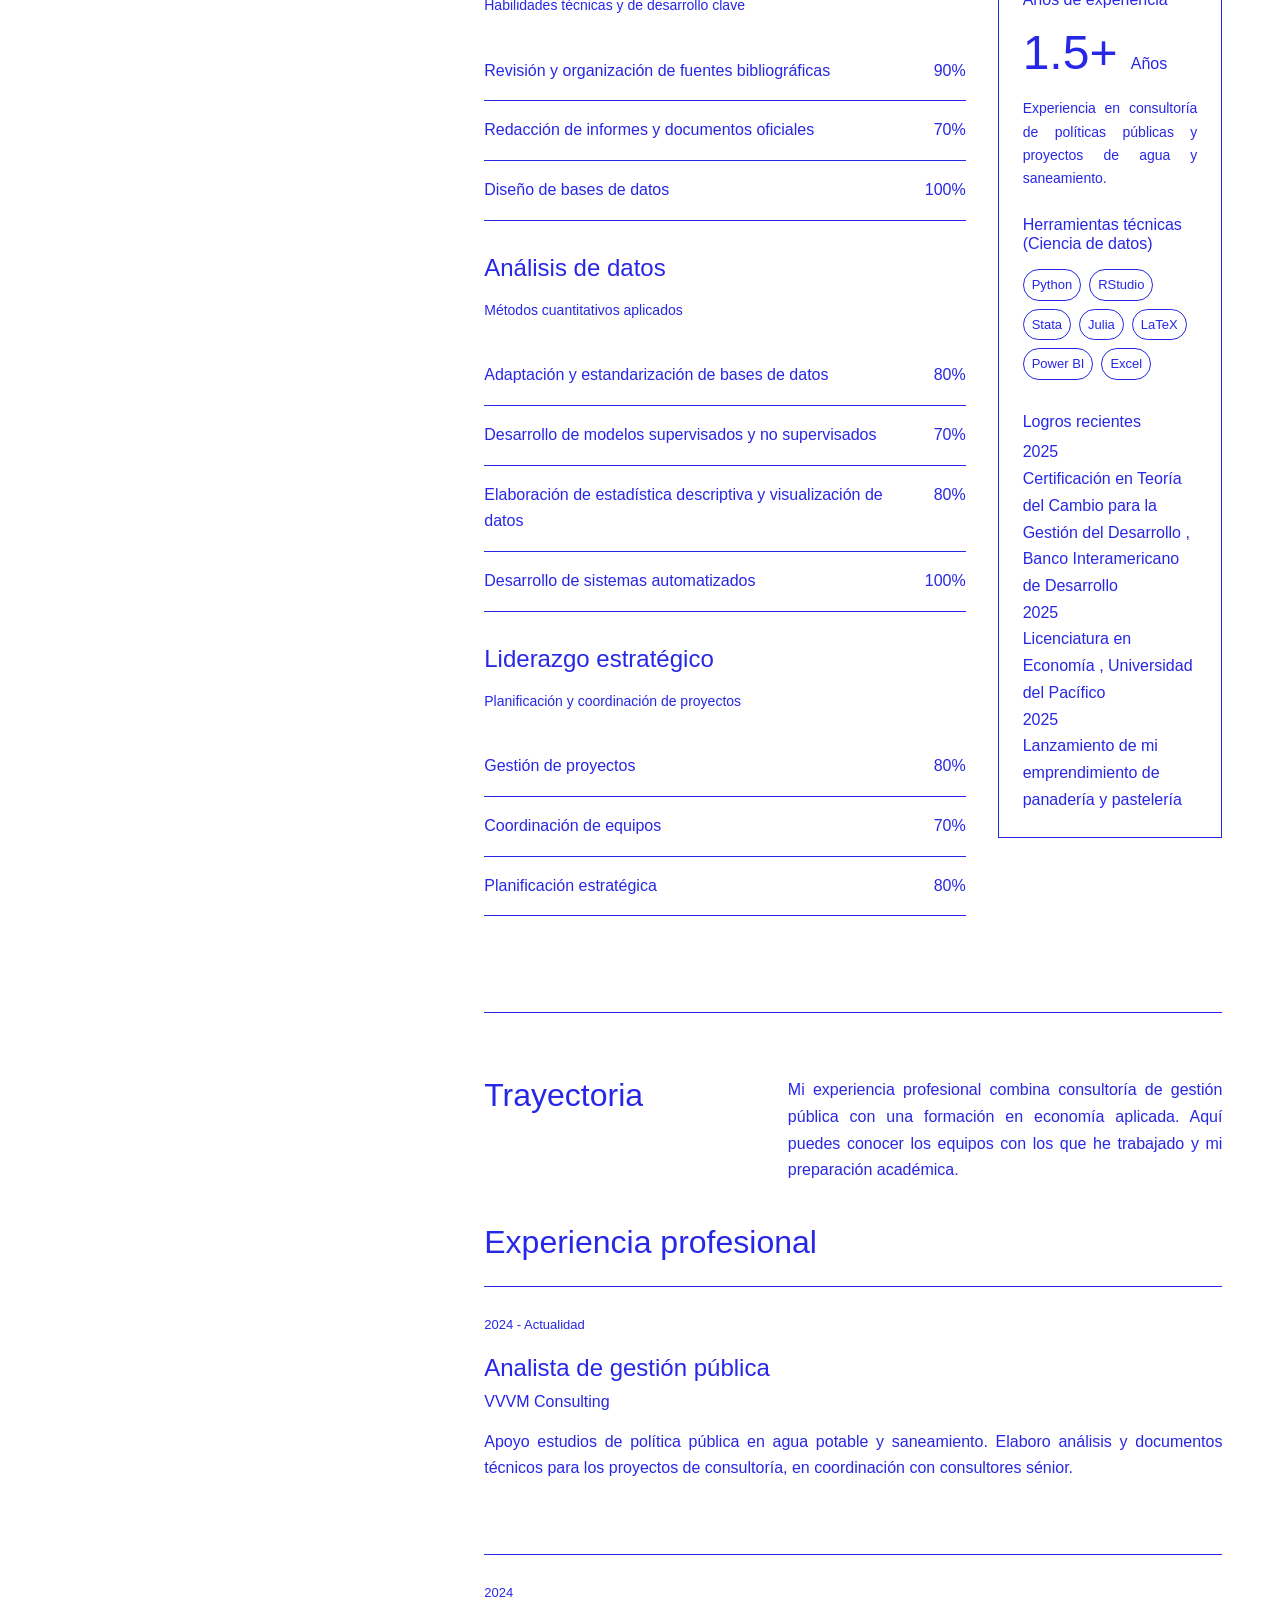
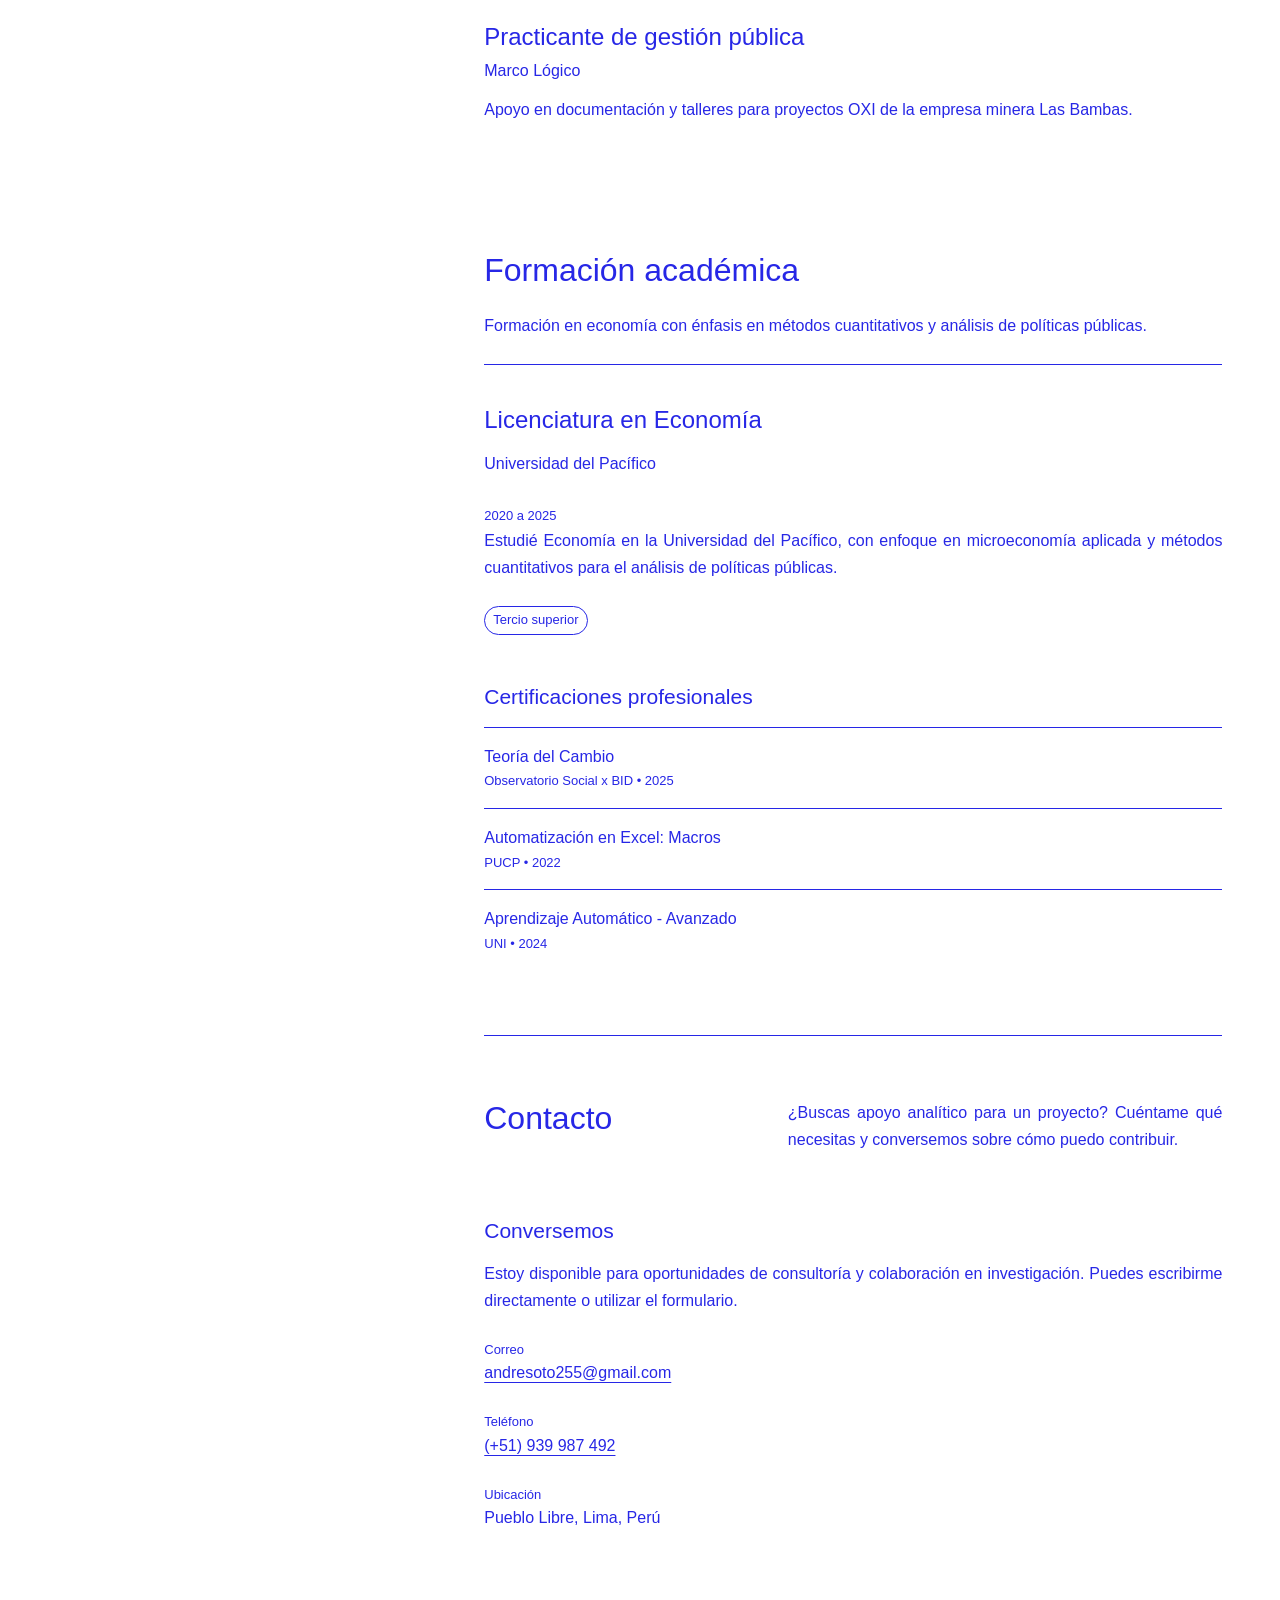
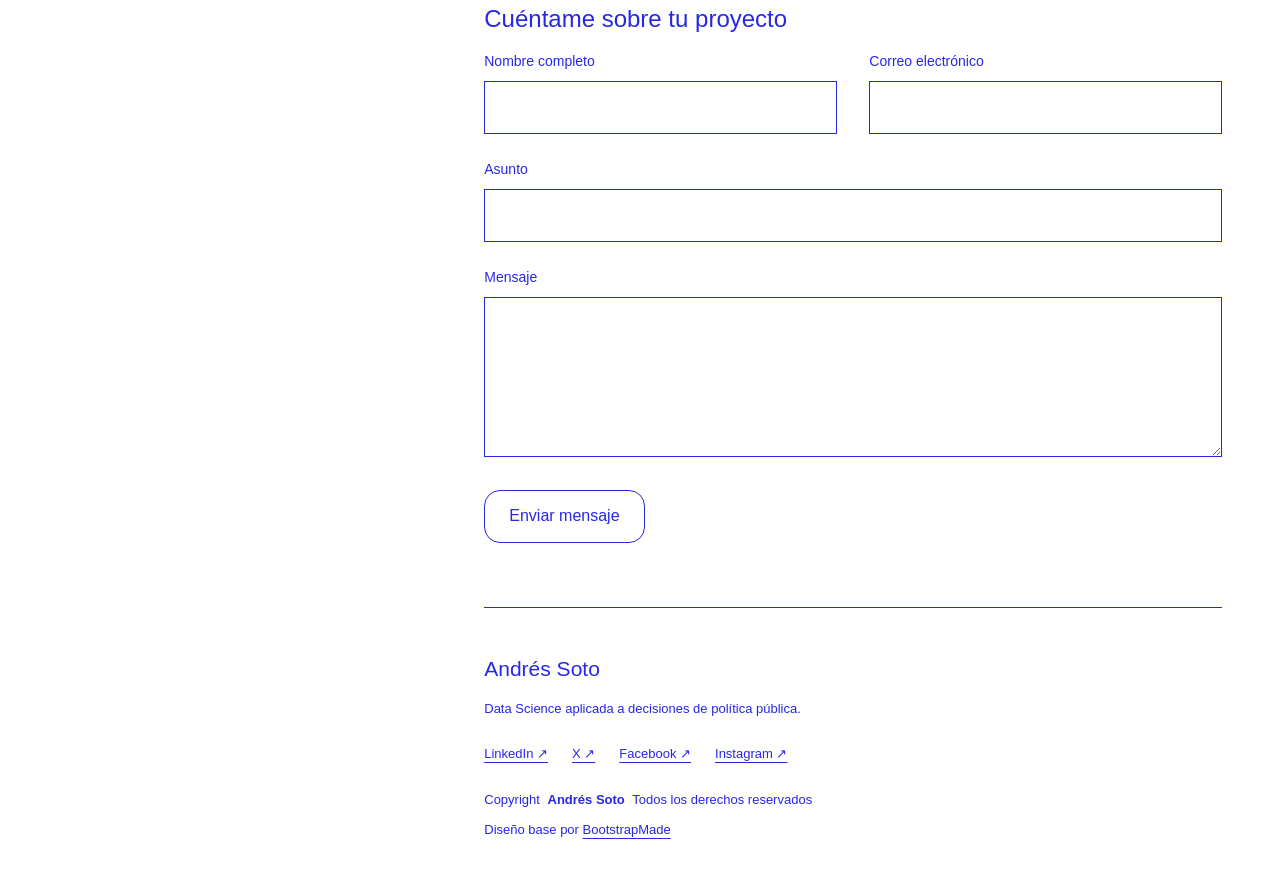
==== commit 96f54453: "Add spacious bilingual research pages with four sourced publication records" ====
--- a/index-es.html
+++ b/index-es.html
@@ -26,6 +26,7 @@
   * Author: BootstrapMade.com
   * License: https://bootstrapmade.com/license/
   ======================================================== -->
+  <link href="assets/css/research.css" rel="stylesheet">
 </head>
 
 <body class="index-page">
@@ -51,10 +52,10 @@
     </section><!-- /Hero Section -->
 
     <!-- Sobre mí Section -->
-<section id="projects" class="section"><div class="section-title"><h2>Investigaciones</h2><p>Tarjetas de ejemplo para presentar mis investigaciones. Las fichas mostrarán el resumen y el acceso al documento completo.</p></div><div class="project-grid"><!-- RESEARCH EXAMPLE: replace title, description, abstract and publication link. -->
-<details class="project-card" id="project-rural-water"><summary><span class="project-tag">Ejemplo de investigación</span><h3>Cloración en sistemas rurales de agua</h3><p>Un espacio para presentar una investigación sobre calidad del agua y continuidad del servicio.</p><span class="project-open"><span class="when-closed">Abrir ficha</span><span class="when-open">Cerrar ficha</span> <span class="project-arrow" aria-hidden="true">↗</span></span></summary><div class="project-body"><h4>Resumen de la investigación</h4><p>Esta tarjeta es un ejemplo de presentación. Sustituye este texto por la pregunta de investigación, el enfoque utilizado y los hallazgos que deseas compartir.</p><p>Aquí puedes añadir la autoría, la fecha y un enlace al documento completo.</p><!-- Add a publication: <a class="button" href="https://YOUR-PUBLICATION-URL">Leer investigación ↗</a> --></div></details>
-<!-- RESEARCH EXAMPLE: replace title, description, abstract and publication link. -->
-<details class="project-card" id="project-public-policy"><summary><span class="project-tag">Ejemplo de investigación</span><h3>Datos para evaluar una política pública</h3><p>Un espacio para presentar una investigación propia basada en el análisis de datos.</p><span class="project-open"><span class="when-closed">Abrir ficha</span><span class="when-open">Cerrar ficha</span> <span class="project-arrow" aria-hidden="true">↗</span></span></summary><div class="project-body"><h4>Resumen de la investigación</h4><p>Esta tarjeta es un ejemplo de presentación. Sustituye este texto por la pregunta de investigación, el enfoque utilizado y los hallazgos que deseas compartir.</p><p>Aquí puedes añadir la autoría, la fecha y un enlace al documento completo.</p><!-- Add a publication: <a class="button" href="https://YOUR-PUBLICATION-URL">Leer investigación ↗</a> --></div></details></div></section>
+<section id="projects" class="section"><div class="section-title"><h2>Investigaciones y publicaciones</h2><p>Trabajos sobre agua y saneamiento, competencia económica y mercados financieros. Consulta las fichas completas y accede a los documentos originales.</p></div><div class="research-preview-list"><article class="research-preview"><div><span class="project-tag">Nota técnica</span><p class="research-date">10 de octubre de 2025</p></div><div><h3><a href="research-es.html#cloracion-rural">Retos de la cloración a partir de la experiencia de Water For People</a></h3><p class="research-preview-author">Andrés Soto Ticse</p><a href="research-es.html#cloracion-rural">Ver ficha completa ↗</a></div></article>
+<article class="research-preview"><div><span class="project-tag">Informe final</span><p class="research-date">Noviembre de 2025</p></div><div><h3><a href="research-es.html#saneamiento-alc">Sistematización de experiencias para la eliminación de la defecación al aire libre en América Latina y el Caribe</a></h3><p class="research-preview-author">Andrés Soto Ticse</p><a href="research-es.html#saneamiento-alc">Ver ficha completa ↗</a></div></article>
+<article class="research-preview"><div><span class="project-tag">Artículo de investigación</span><p class="research-date">Febrero de 2025</p></div><div><h3><a href="research-es.html#aerolineas-low-cost">Impacto de la entrada de aerolíneas low-cost en la competencia del mercado aeronáutico peruano</a></h3><p class="research-preview-author">Joaquín Pérez Delgado, Gustavo Sebastián Sánchez García, Andrés Soto Ticse</p><a href="research-es.html#aerolineas-low-cost">Ver ficha completa ↗</a></div></article>
+<article class="research-preview"><div><span class="project-tag">Artículo de divulgación</span><p class="research-date">31 de octubre de 2022</p></div><div><h3><a href="research-es.html#criptoinvierno">Criptoinvierno: ¿Se inicia un nuevo tipo de recesión?</a></h3><p class="research-preview-author">Andrés Soto</p><a href="research-es.html#criptoinvierno">Ver ficha completa ↗</a></div></article></div><a class="button research-all" href="research-es.html">Explorar todas las publicaciones ↗</a></section>
 <section id="about" class="section editorial-block"><h2>Sobre mí</h2><div><p>Soy Andrés Soto, economista peruano formado en la Universidad del Pacífico. Trabajo con bases de datos y encuestas nacionales para estudiar problemas de política pública, con especial interés en la provisión de agua y saneamiento.</p><p>He participado en el diseño de modelos tarifarios y en la evaluación de portafolios de inversión pública. Mi investigación sobre sistemas rurales de agua examina las prácticas de cloración y las condiciones institucionales que influyen en la continuidad del servicio.</p><p>Ofrezco apoyo analítico para proyectos de consultoría e investigación aplicada. Documento los métodos utilizados y preparo resultados que los equipos puedan revisar y utilizar en sus decisiones.</p></div></section><!-- /Sobre mí Section -->
 
     <!-- Stats Section -->
--- a/assets/css/research.css
+++ b/assets/css/research.css
@@ -0,0 +1,4 @@
+.research-page{--panel:20%}.research-page .brand-panel{padding:32px 24px}.research-page .wordmark{font-size:21px}.research-page .wordmark span{font-size:10px}.research-page .main,.research-page .footer{padding-left:clamp(24px,4vw,72px);padding-right:clamp(24px,4vw,72px)}.research-page .main{max-width:1800px}.research-header h1{font-size:clamp(40px,5vw,72px);line-height:1.08;letter-spacing:-.035em}.research-deck{font-size:21px;max-width:650px}.research-index-links{display:grid;grid-template-columns:1fr 1fr;gap:16px 32px;margin-top:40px;font-size:14px}.research-index-links a{border-top:1px solid var(--iris);padding-top:16px}.research-record{border:1.5px solid var(--iris);padding:40px;margin:48px 0;scroll-margin-top:24px}.research-record-header{display:flex;flex-wrap:wrap;align-items:center;justify-content:space-between;gap:16px;margin-bottom:24px}.research-date{font-size:13px;line-height:1.46;margin:0}.research-record h2{font-size:clamp(28px,2.7vw,42px);max-width:950px;line-height:1.2;letter-spacing:-.025em}.research-intro{font-size:21px;line-height:1.46;max-width:850px;margin-bottom:40px}.research-record-grid{display:grid;grid-template-columns:minmax(200px,1fr) minmax(0,2fr);gap:48px}.research-metadata{font-size:14px}.research-metadata dl{margin:0 0 32px}.research-metadata dt{font-weight:500;margin:24px 0 8px}.research-metadata dt:first-child{margin-top:0}.research-metadata dd{margin:0;overflow-wrap:break-word}.research-metadata .button{font-size:14px;padding:12px 16px}.research-copy h3{font-size:21px;margin:0 0 16px}.research-copy p{text-align:justify;hyphens:auto;overflow-wrap:break-word;margin-bottom:32px}.research-copy>section:last-of-type p{margin-bottom:24px}.research-copy>a{font-size:13px}.research-preview-list{display:grid;gap:0}.research-preview{display:grid;grid-template-columns:1fr 2fr;gap:32px;padding:32px 0;border-top:1px solid var(--iris)}.research-preview .research-date{margin:16px 0}.research-preview h3{font-size:24px;margin:0 0 16px}.research-preview h3 a{text-decoration:none}.research-preview h3 a:hover{text-decoration:underline}.research-preview-author{font-size:14px;line-height:1.46;margin-bottom:16px}.research-preview>div>a{font-size:14px}.research-all{margin-top:16px}
+@media(max-width:1100px){.research-record{padding:32px}.research-record-grid{grid-template-columns:1fr;gap:32px}.research-metadata dl{display:grid;grid-template-columns:130px 1fr;gap:12px 24px}.research-metadata dt{margin:0}.research-metadata .button{margin-bottom:8px}.research-page .wordmark span{display:none}}
+@media(max-width:700px){.research-page{--panel:18%}.research-page .brand-panel{padding:24px 8px}.research-page .wordmark{writing-mode:vertical-rl;width:auto;border:0;font-size:16px}.research-page .brand-bottom{writing-mode:vertical-rl;width:auto;border:0;font-size:10px}.research-page .brand-bottom span+span{display:none}.research-page .globe{width:140%;max-width:none}.research-page .main,.research-page .footer{padding-left:16px;padding-right:16px}.research-index-links{grid-template-columns:1fr}.research-record{padding:24px;margin:32px 0}.research-record-header{align-items:flex-start;flex-direction:column}.research-preview{grid-template-columns:1fr;gap:8px}.research-preview .research-date{display:inline-block;margin:0 0 0 8px}.research-record h2{font-size:28px}.research-intro{font-size:18px}.research-metadata dl{display:block}.research-metadata dt{margin-top:16px}.research-page .page-tools{font-size:11px}.research-page .research-header h1{font-size:38px}}
+@media(max-width:390px){.research-record{padding:16px}.research-record h2{font-size:25px}.research-page .research-header h1{font-size:32px}.research-page .research-deck{font-size:18px}}
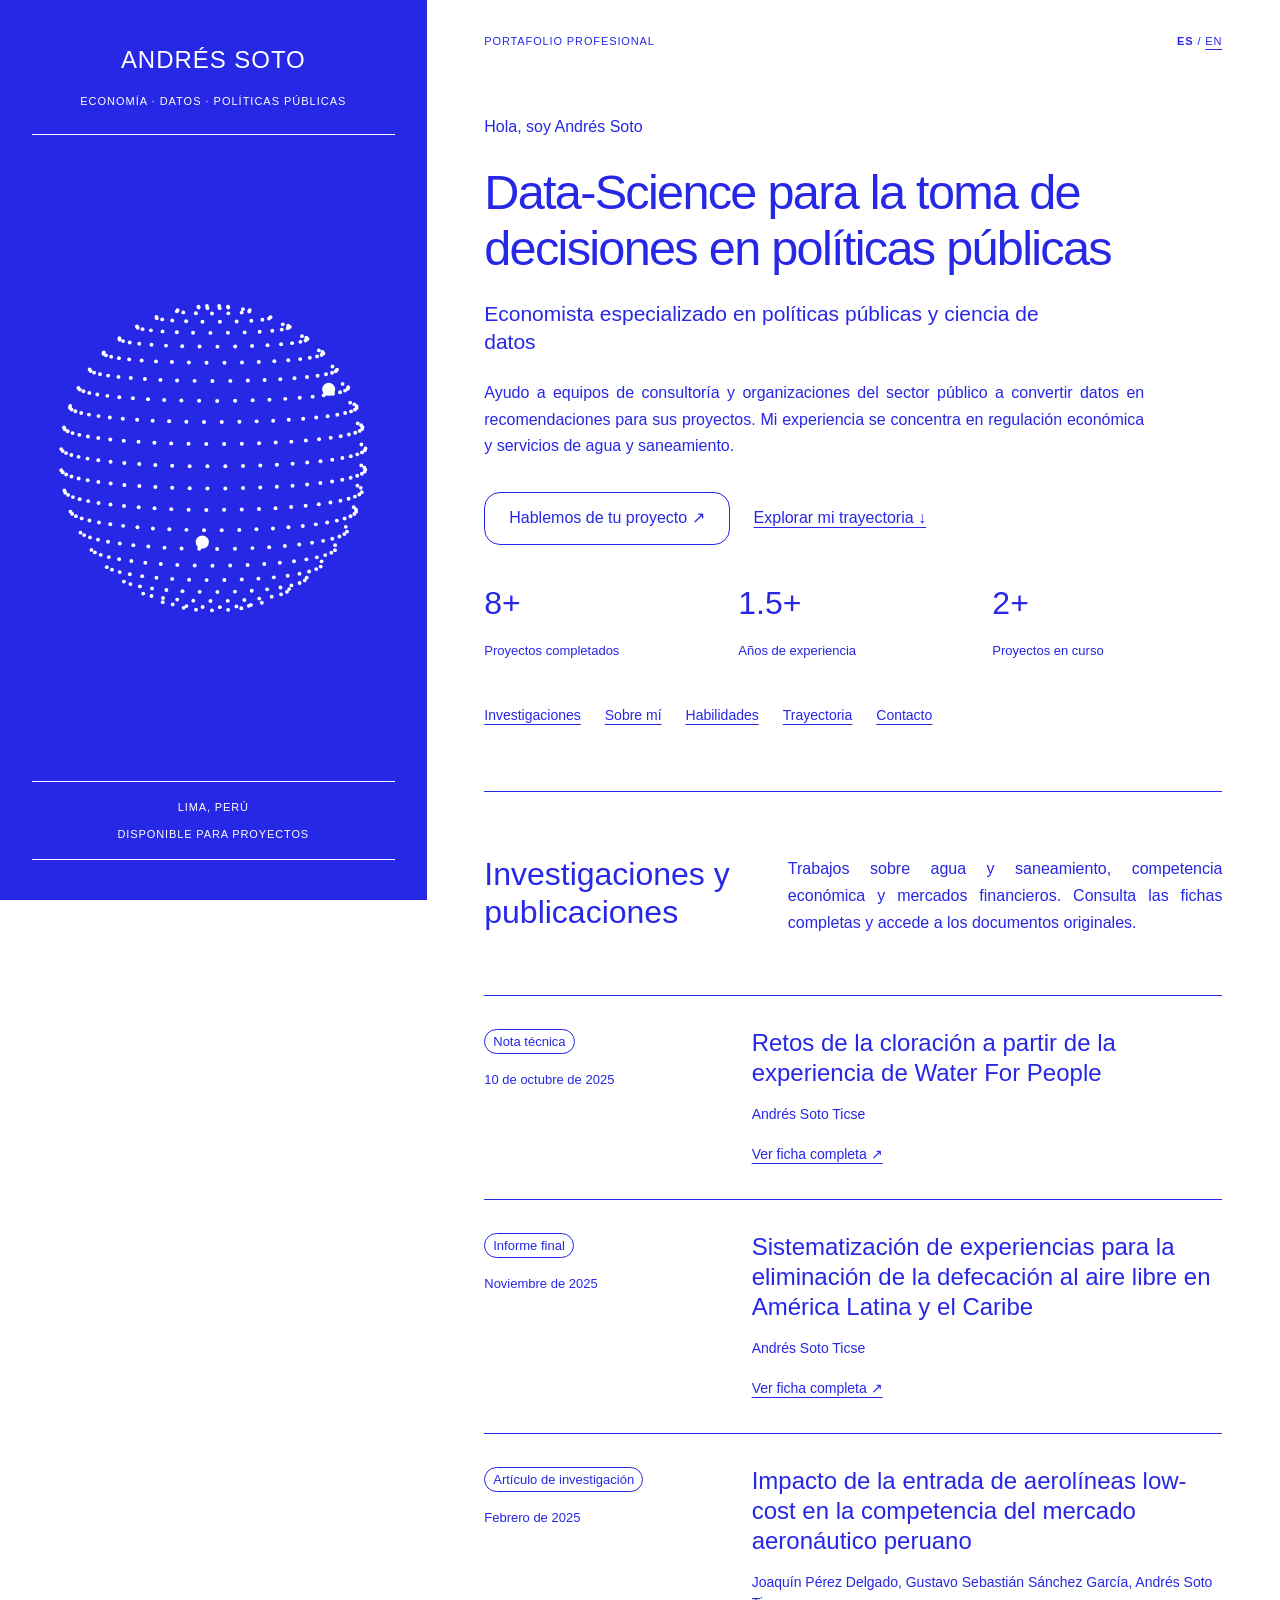
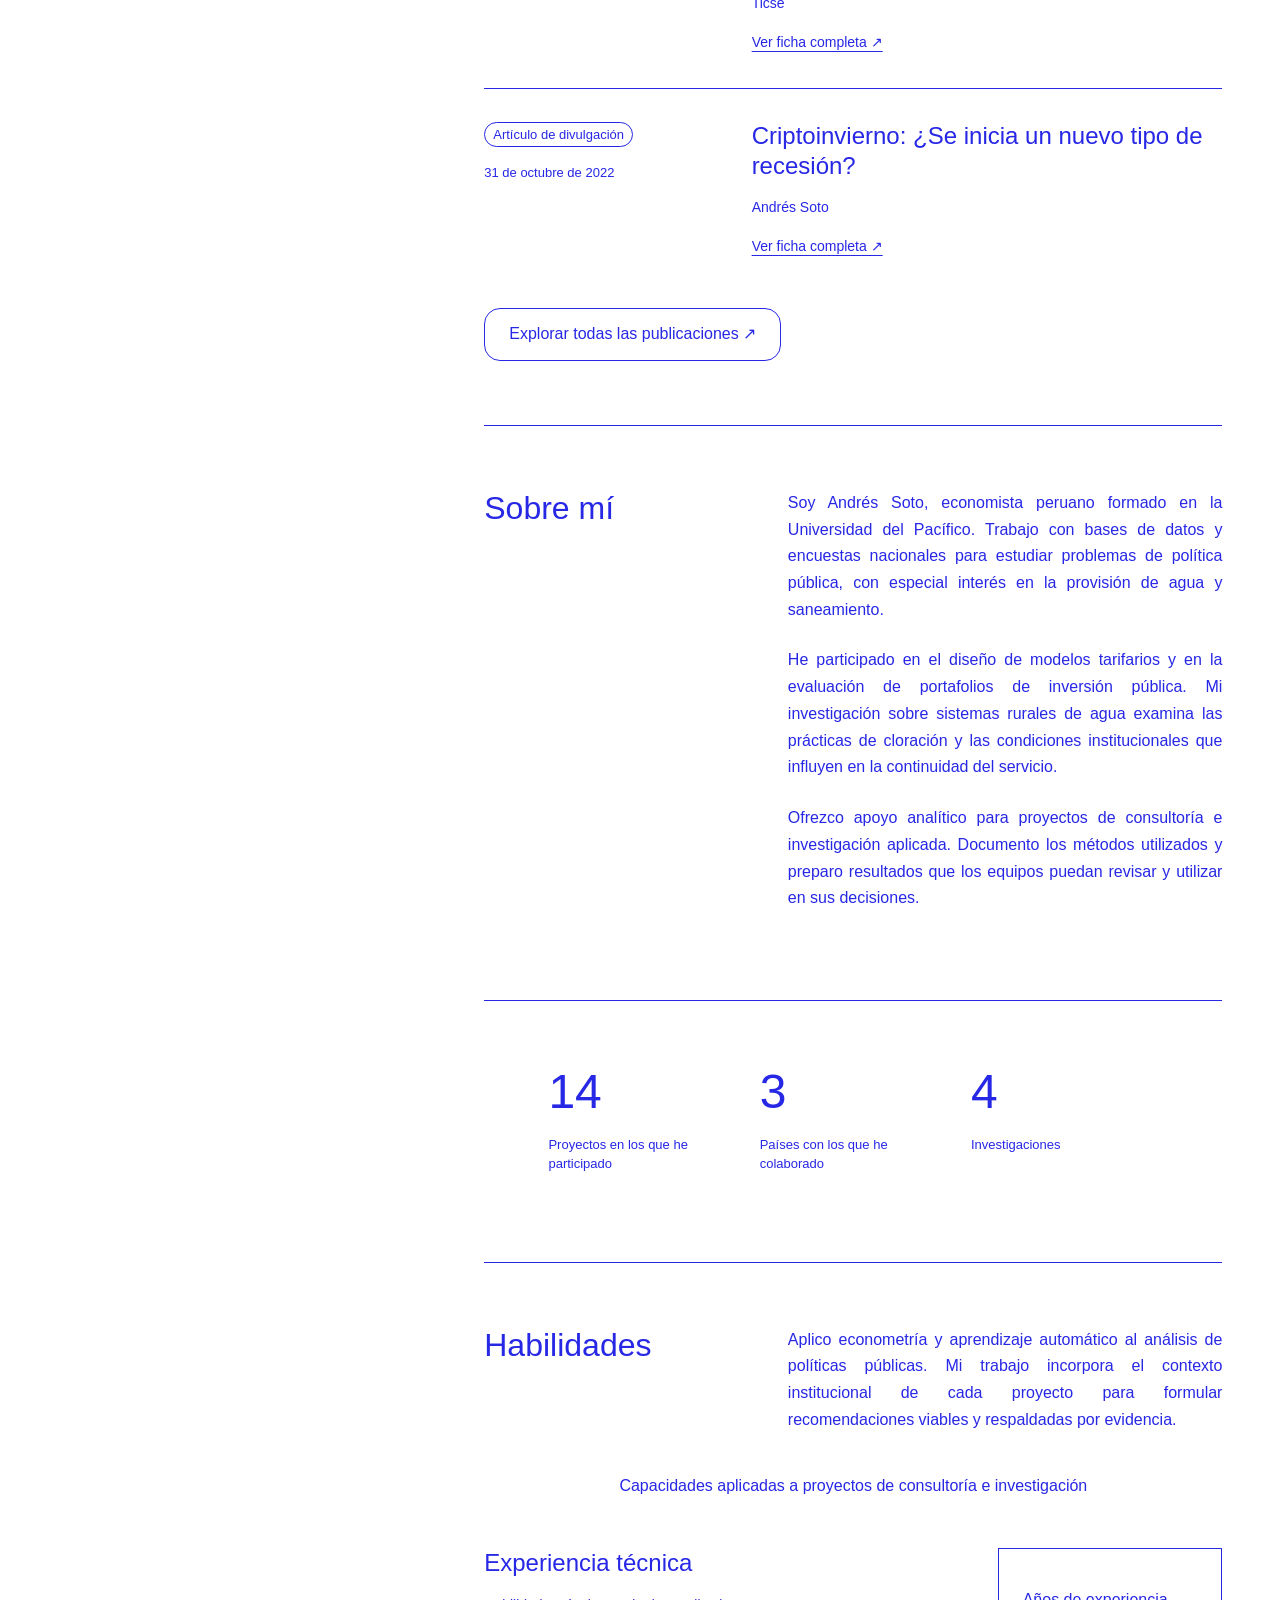
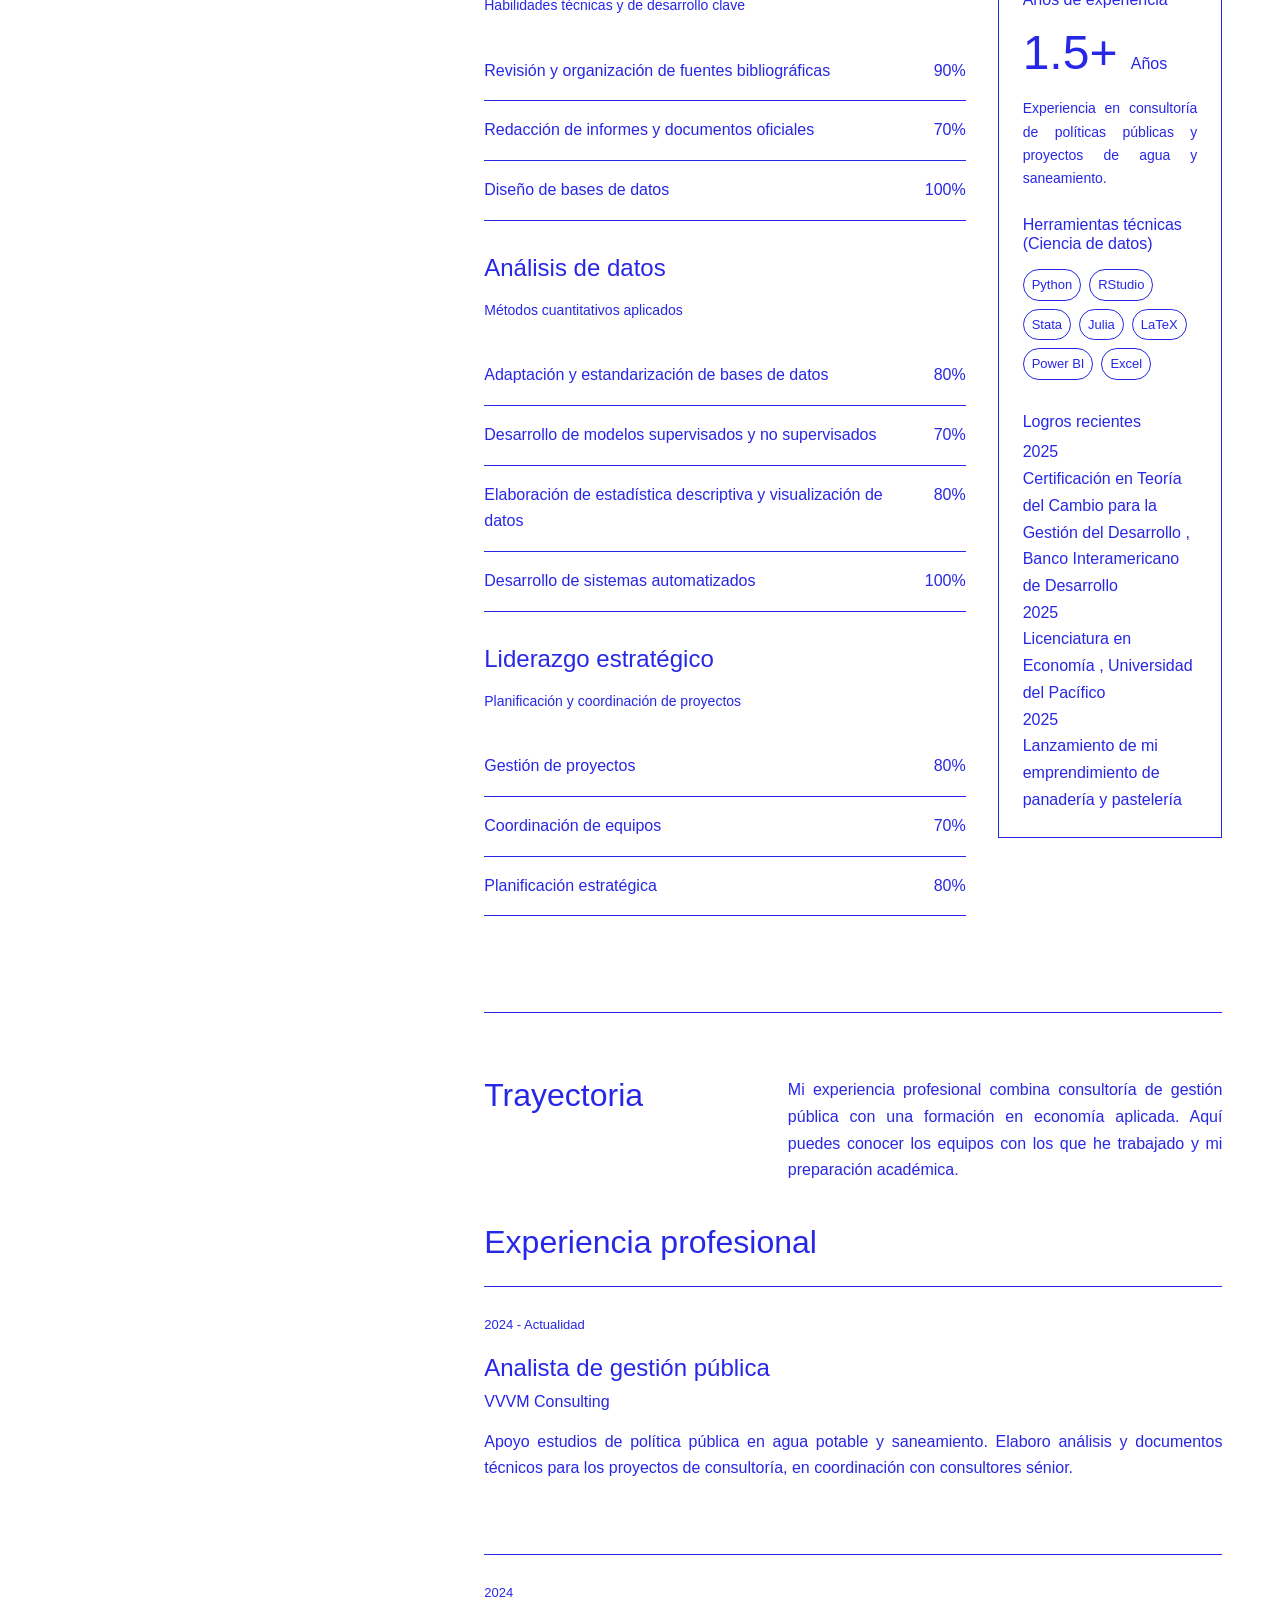
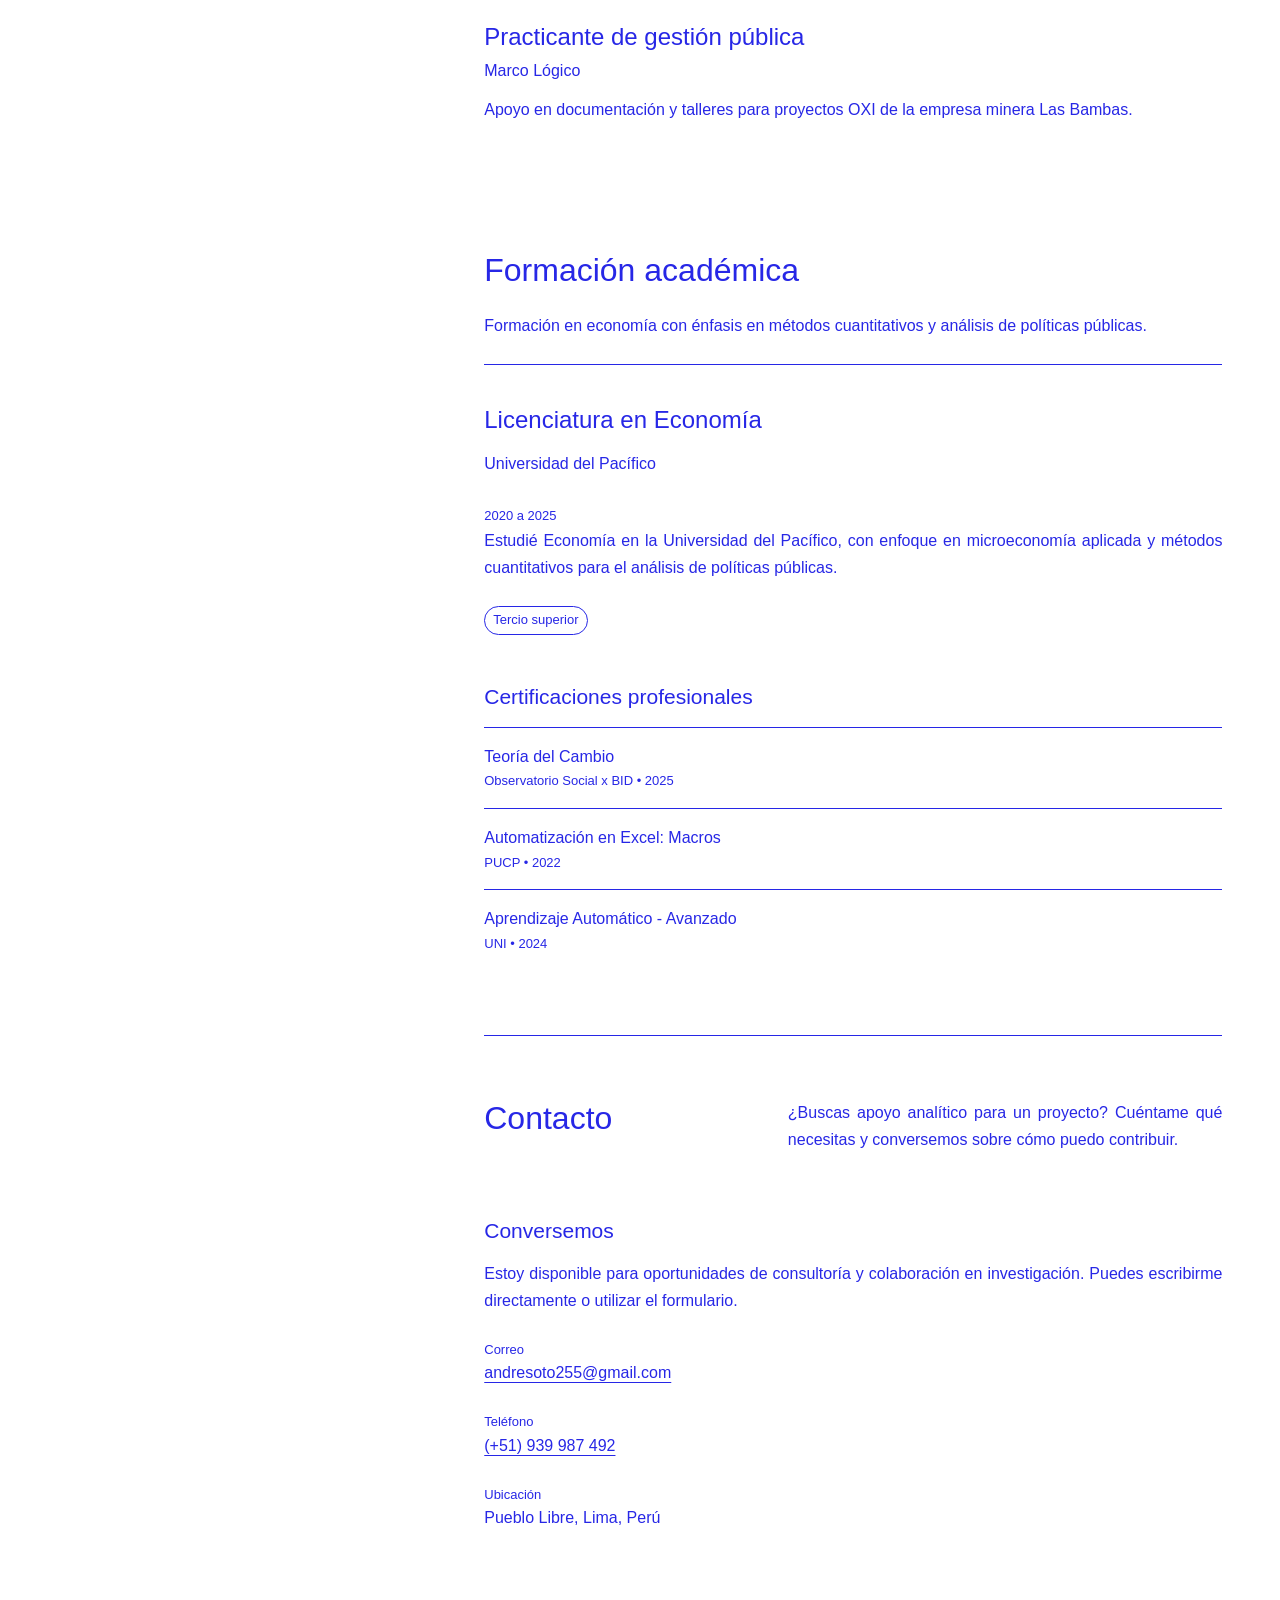
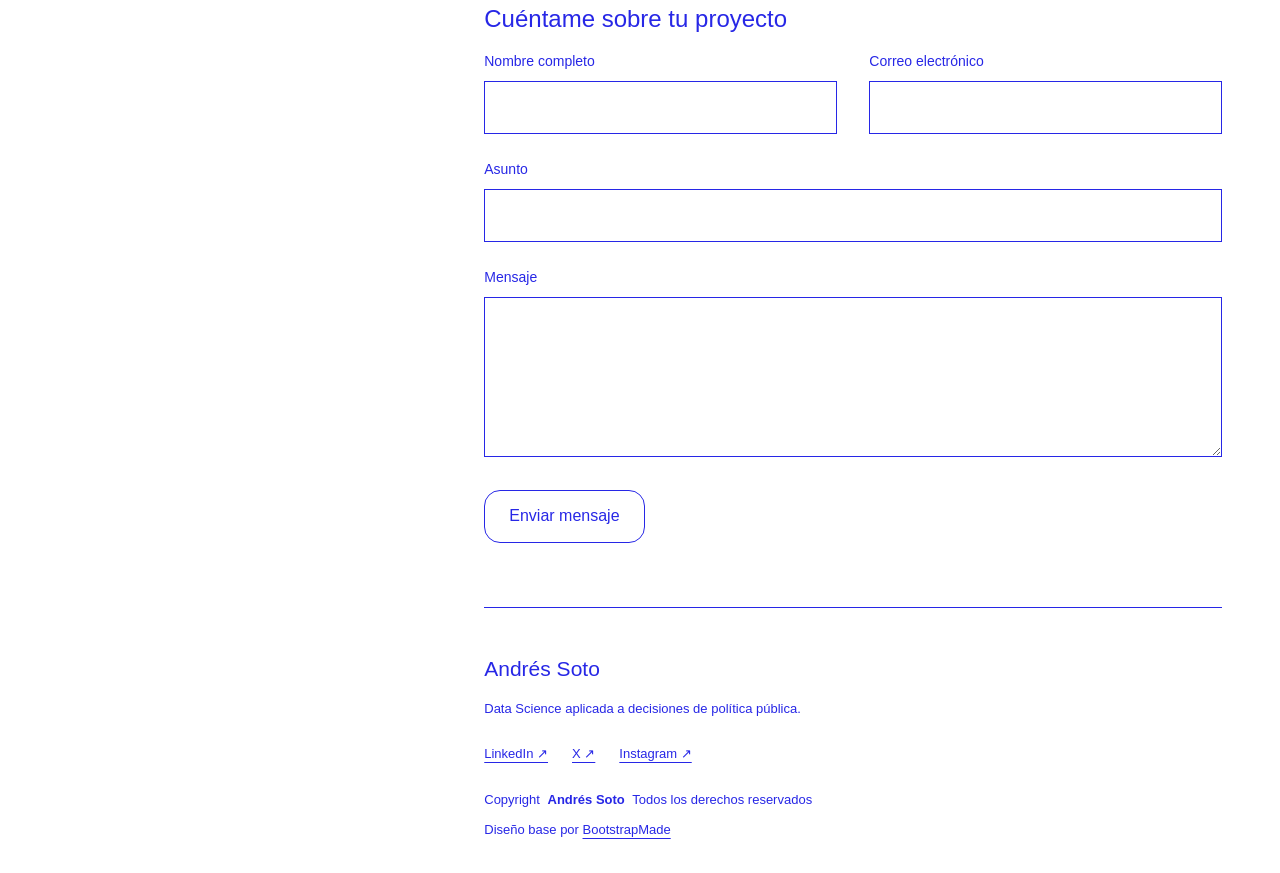
==== commit f24d2cc4: "Animate the dotted globe in 3D and remove Facebook links" ====
--- a/index-es.html
+++ b/index-es.html
@@ -27,6 +27,7 @@
   * License: https://bootstrapmade.com/license/
   ======================================================== -->
   <link href="assets/css/research.css" rel="stylesheet">
+  <script src="assets/js/globe.js" defer></script>
 </head>
 
 <body class="index-page">
@@ -525,7 +526,7 @@
     <div class="container">
       <h3 class="sitename">Andrés Soto</h3>
       <p>Data Science aplicada a decisiones de política pública.</p>
-      <div class="social-links"><a href="https://www.linkedin.com/in/andres-joaquin-soto-ticse-630812238/">LinkedIn ↗</a><a href="https://x.com/TicseSoto">X ↗</a><a href="https://www.facebook.com/profile.php?id=100013566168697">Facebook ↗</a><a href="https://www.instagram.com/andres___255/">Instagram ↗</a></div>
+      <div class="social-links"><a href="https://www.linkedin.com/in/andres-joaquin-soto-ticse-630812238/">LinkedIn ↗</a><a href="https://x.com/TicseSoto">X ↗</a><a href="https://www.instagram.com/andres___255/">Instagram ↗</a></div>
       <div class="container">
         <div class="copyright">
           <span>Copyright</span> <strong class="px-1 sitename">Andrés Soto</strong> <span>Todos los derechos reservados</span>
--- a/assets/css/editorial.css
+++ b/assets/css/editorial.css
@@ -15,3 +15,5 @@
 .hero-stats{display:grid;grid-template-columns:repeat(3,1fr);gap:24px;margin:40px 0}.hero-stats .stat-number{font-size:32px}.skills-sidebar{border:1px solid var(--iris);padding:24px}.skills-sidebar h4,.skills-sidebar h5{font-size:16px;font-weight:500}.tech-stack{display:flex;flex-wrap:wrap;gap:8px;margin:16px 0 32px}.tech-item{border:1px solid var(--iris);border-radius:50px;padding:4px 8px;font-size:13px}.experience-number{margin:16px 0}.milestone{margin:16px 0}.milestone span{display:block}.expertise-highlight p{font-size:14px}@media(max-width:540px){.hero-stats{grid-template-columns:1fr;gap:16px}.skills-sidebar{padding:16px}}
 
 .project-card .when-open{display:none}.project-card[open] .when-closed{display:none}.project-card[open] .when-open{display:inline}
+
+.rotating-globe{display:block;flex-shrink:0;cursor:grab;touch-action:none;user-select:none}.rotating-globe:active{cursor:grabbing}.rotating-globe:focus-visible{outline:2px dashed #ffffff;outline-offset:4px}
